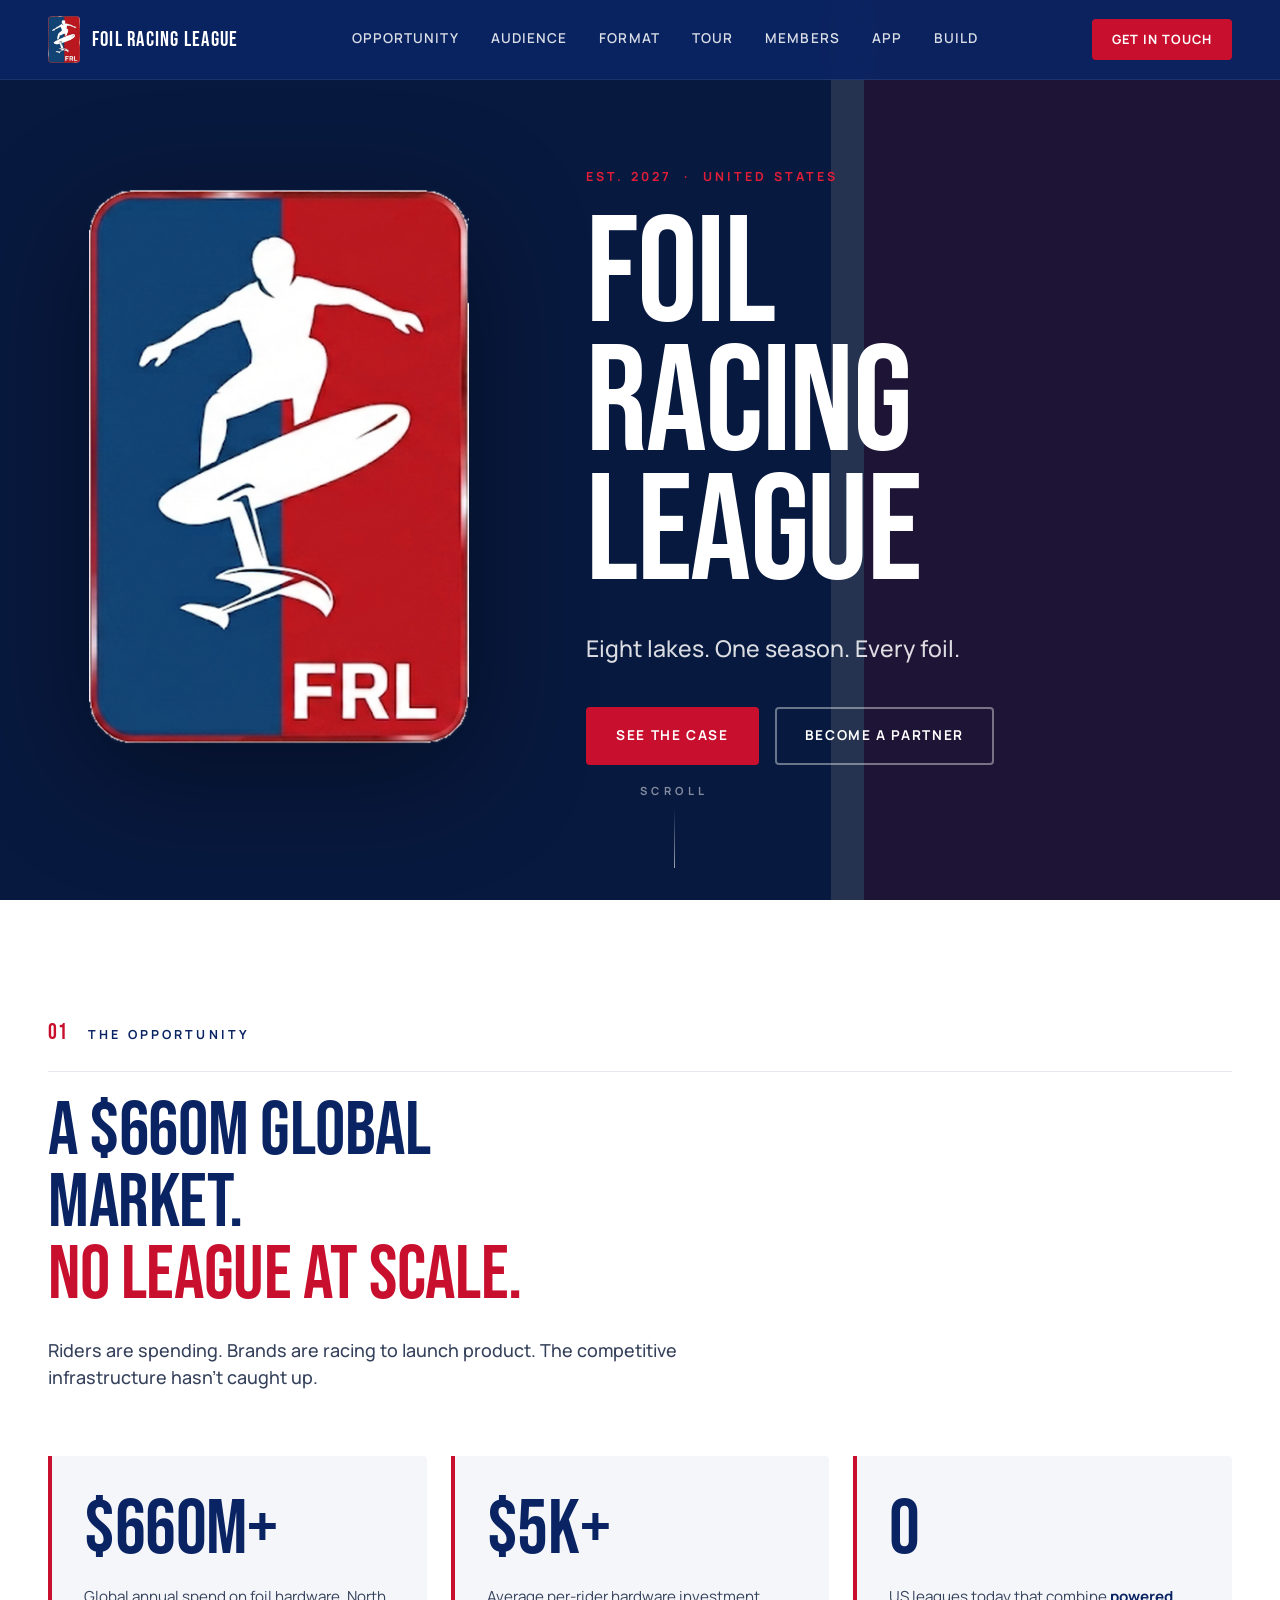
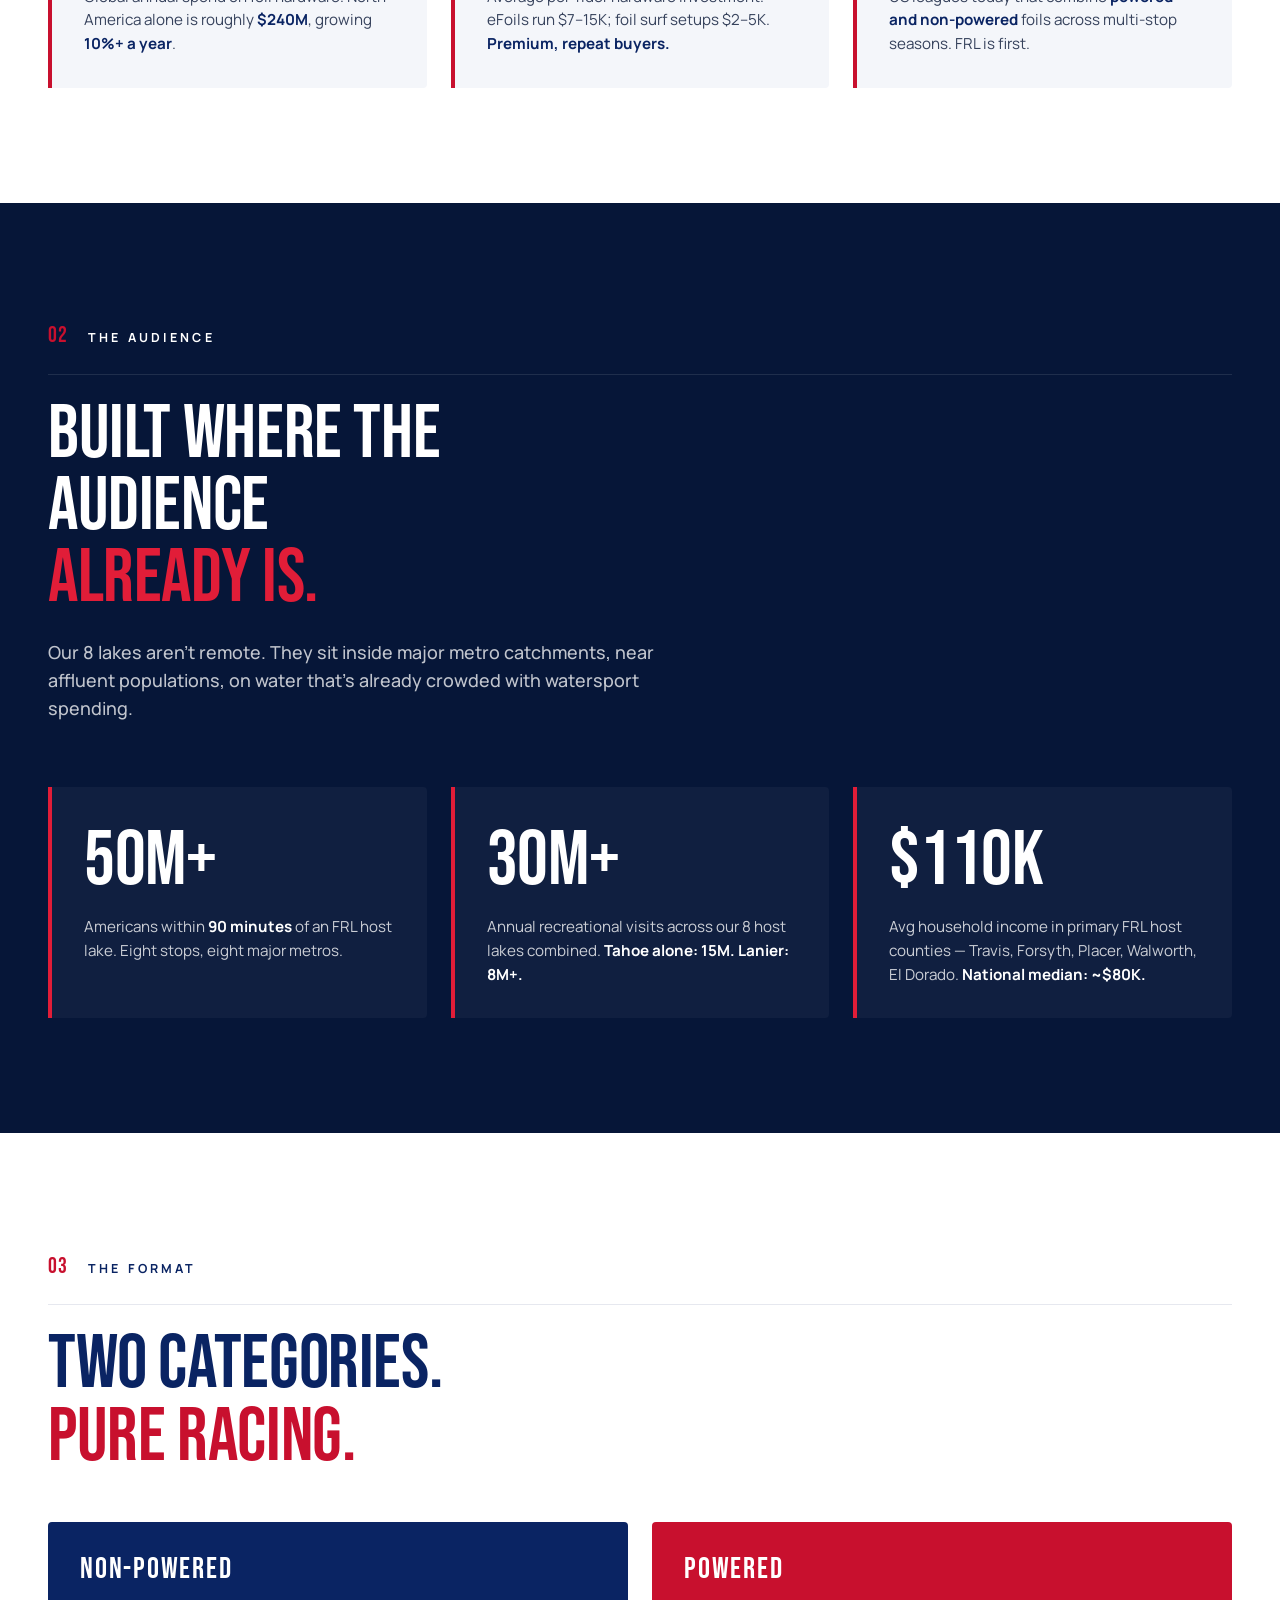
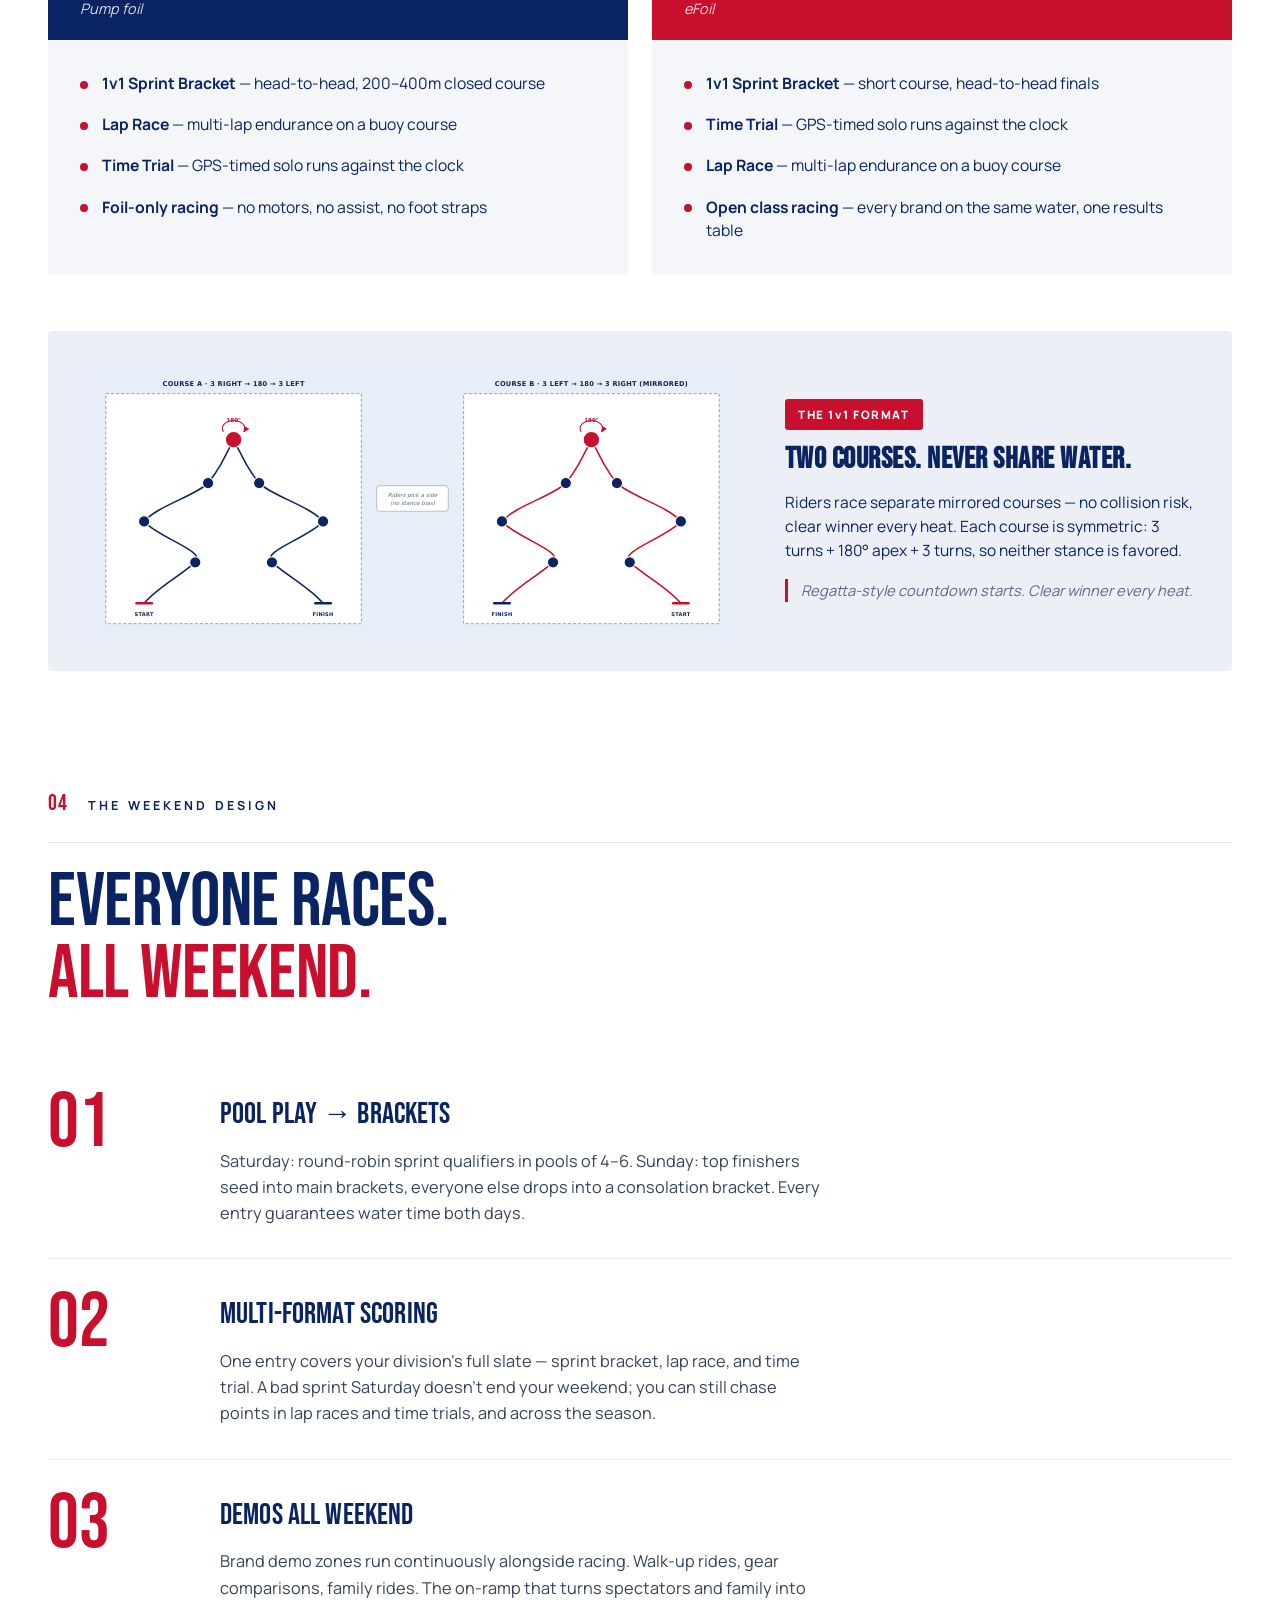
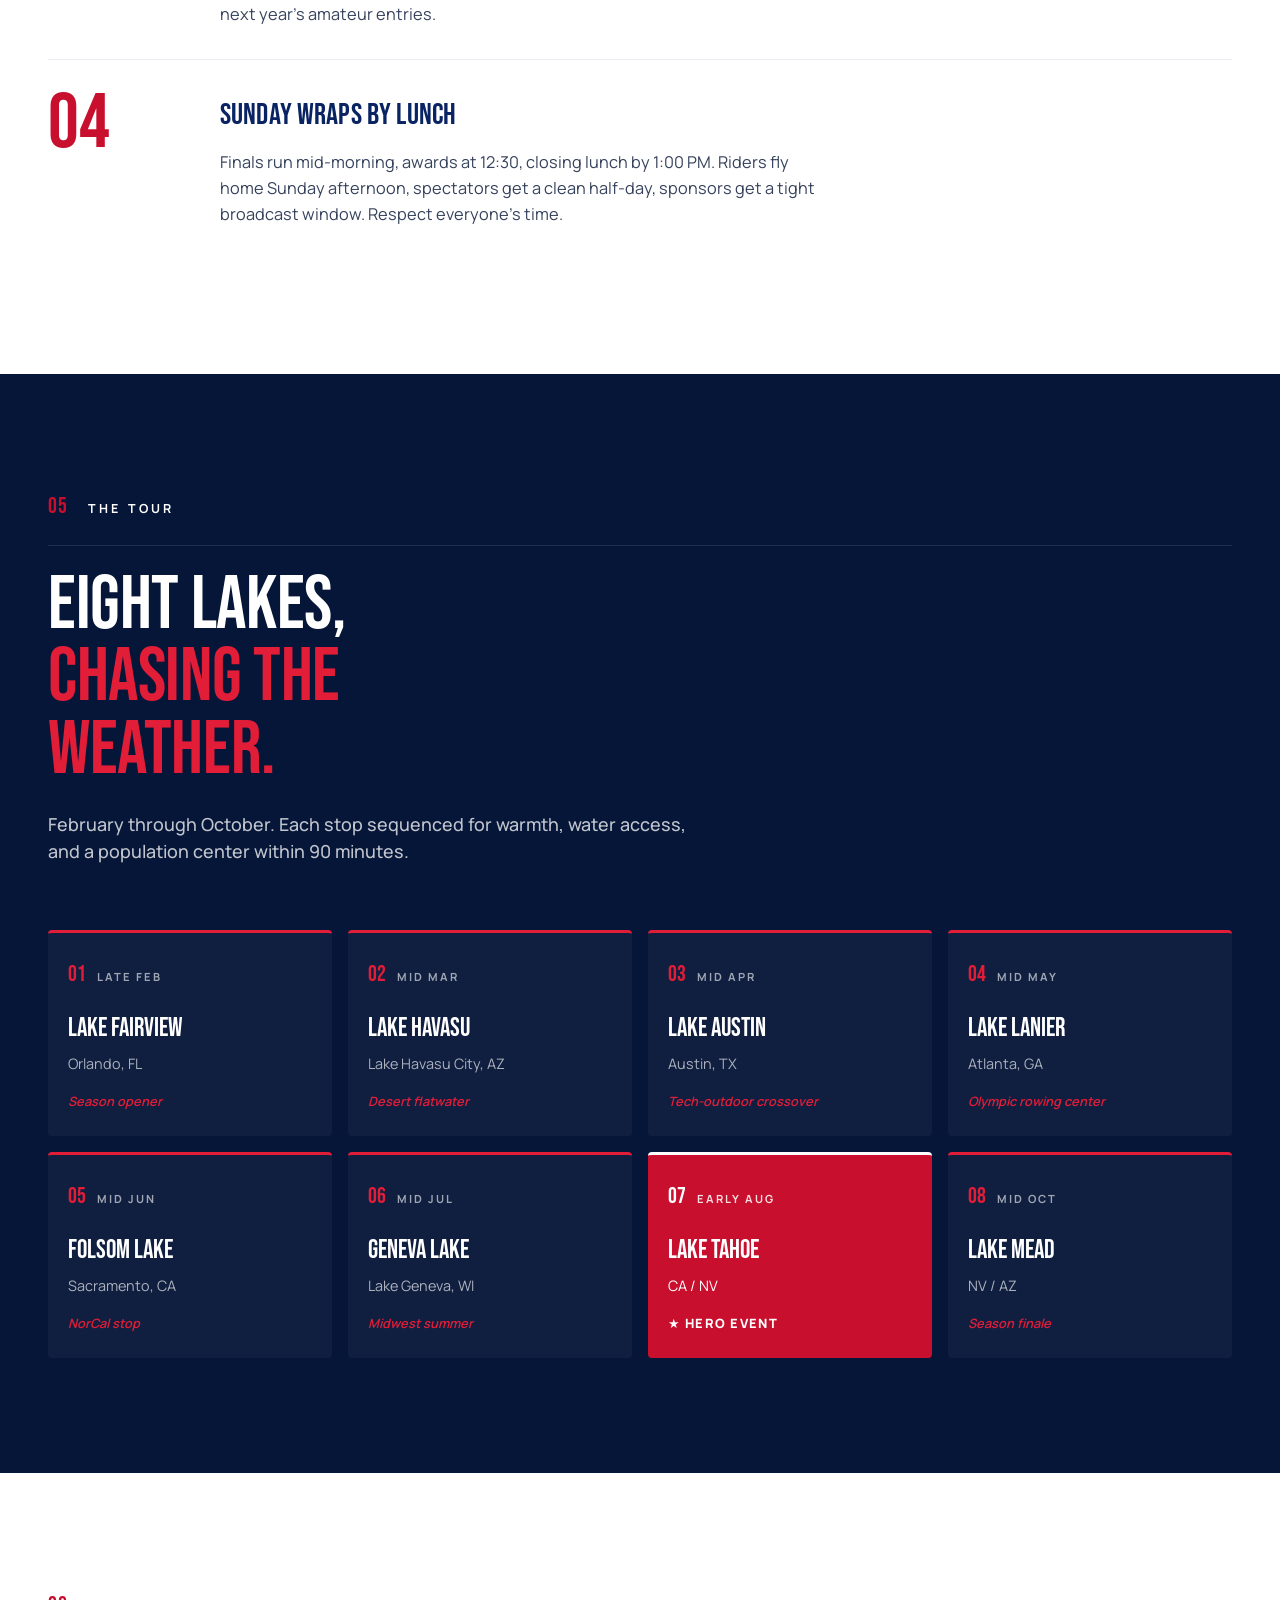
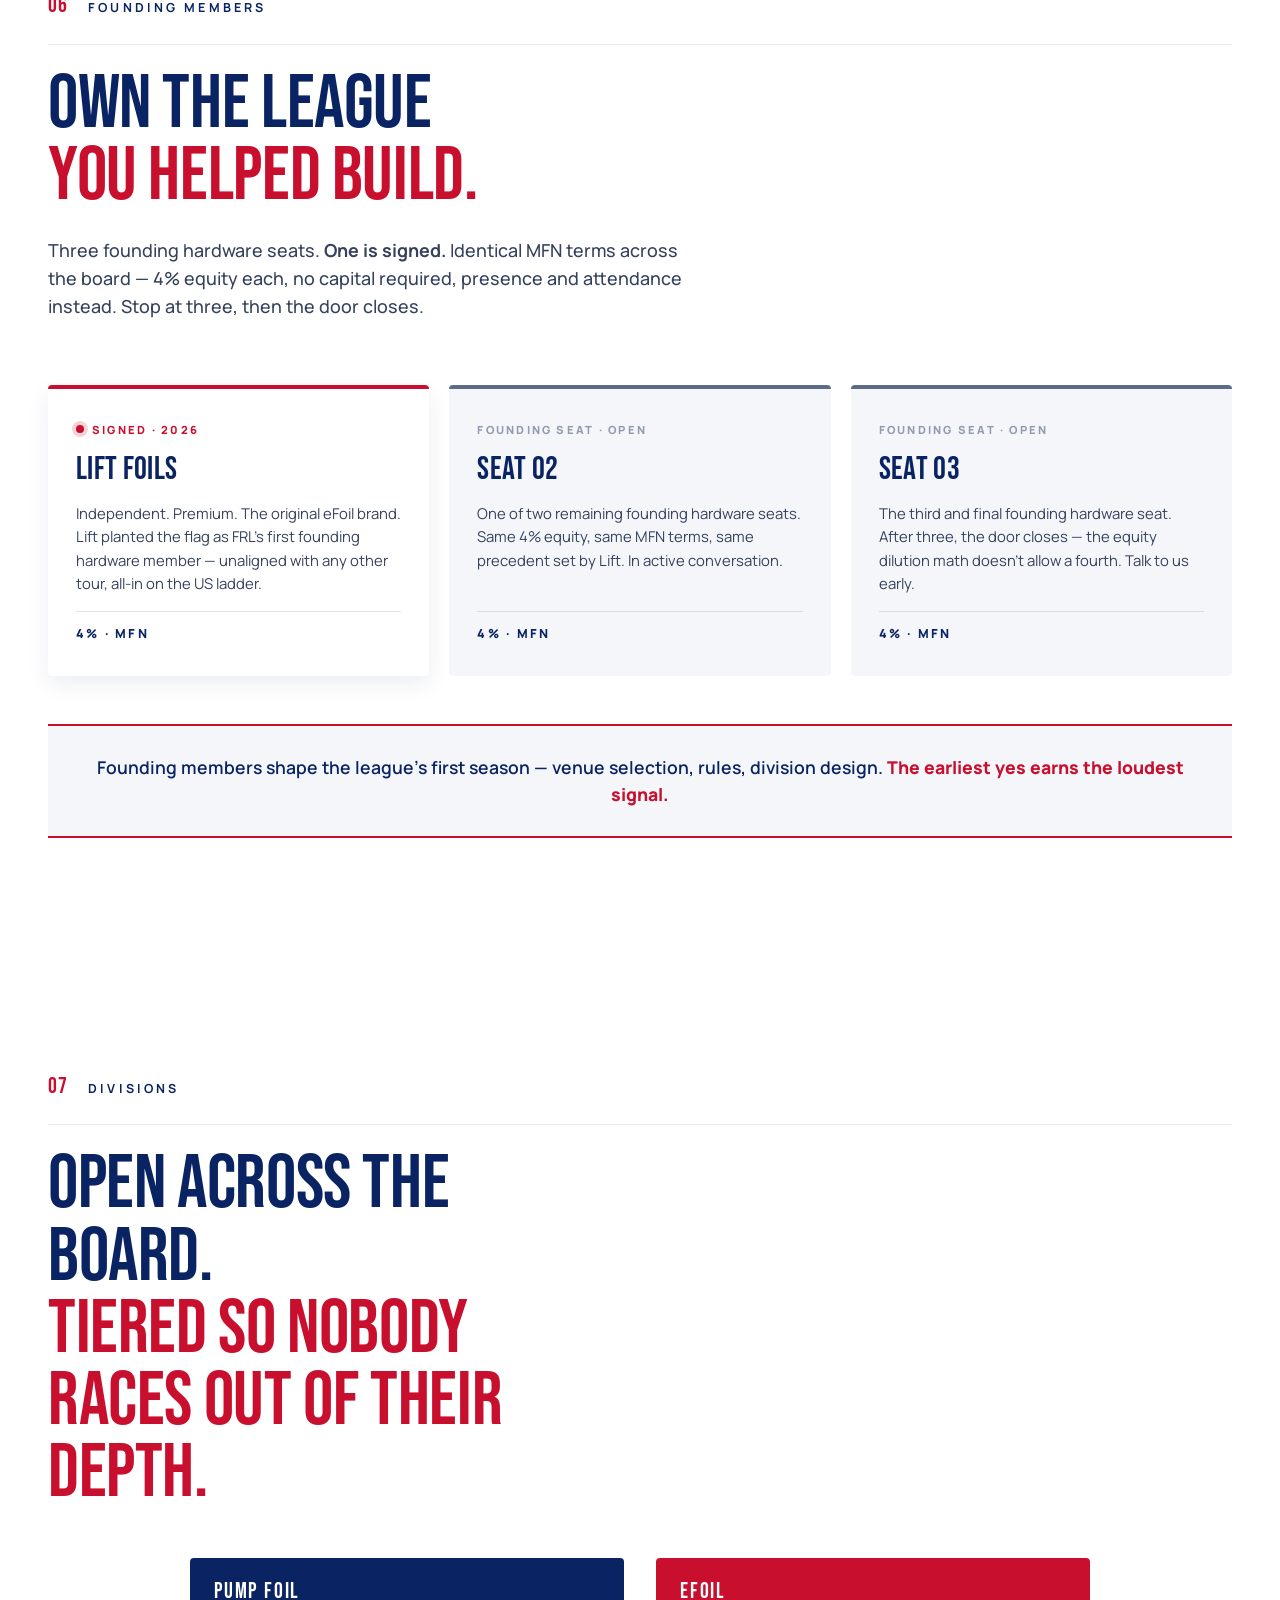
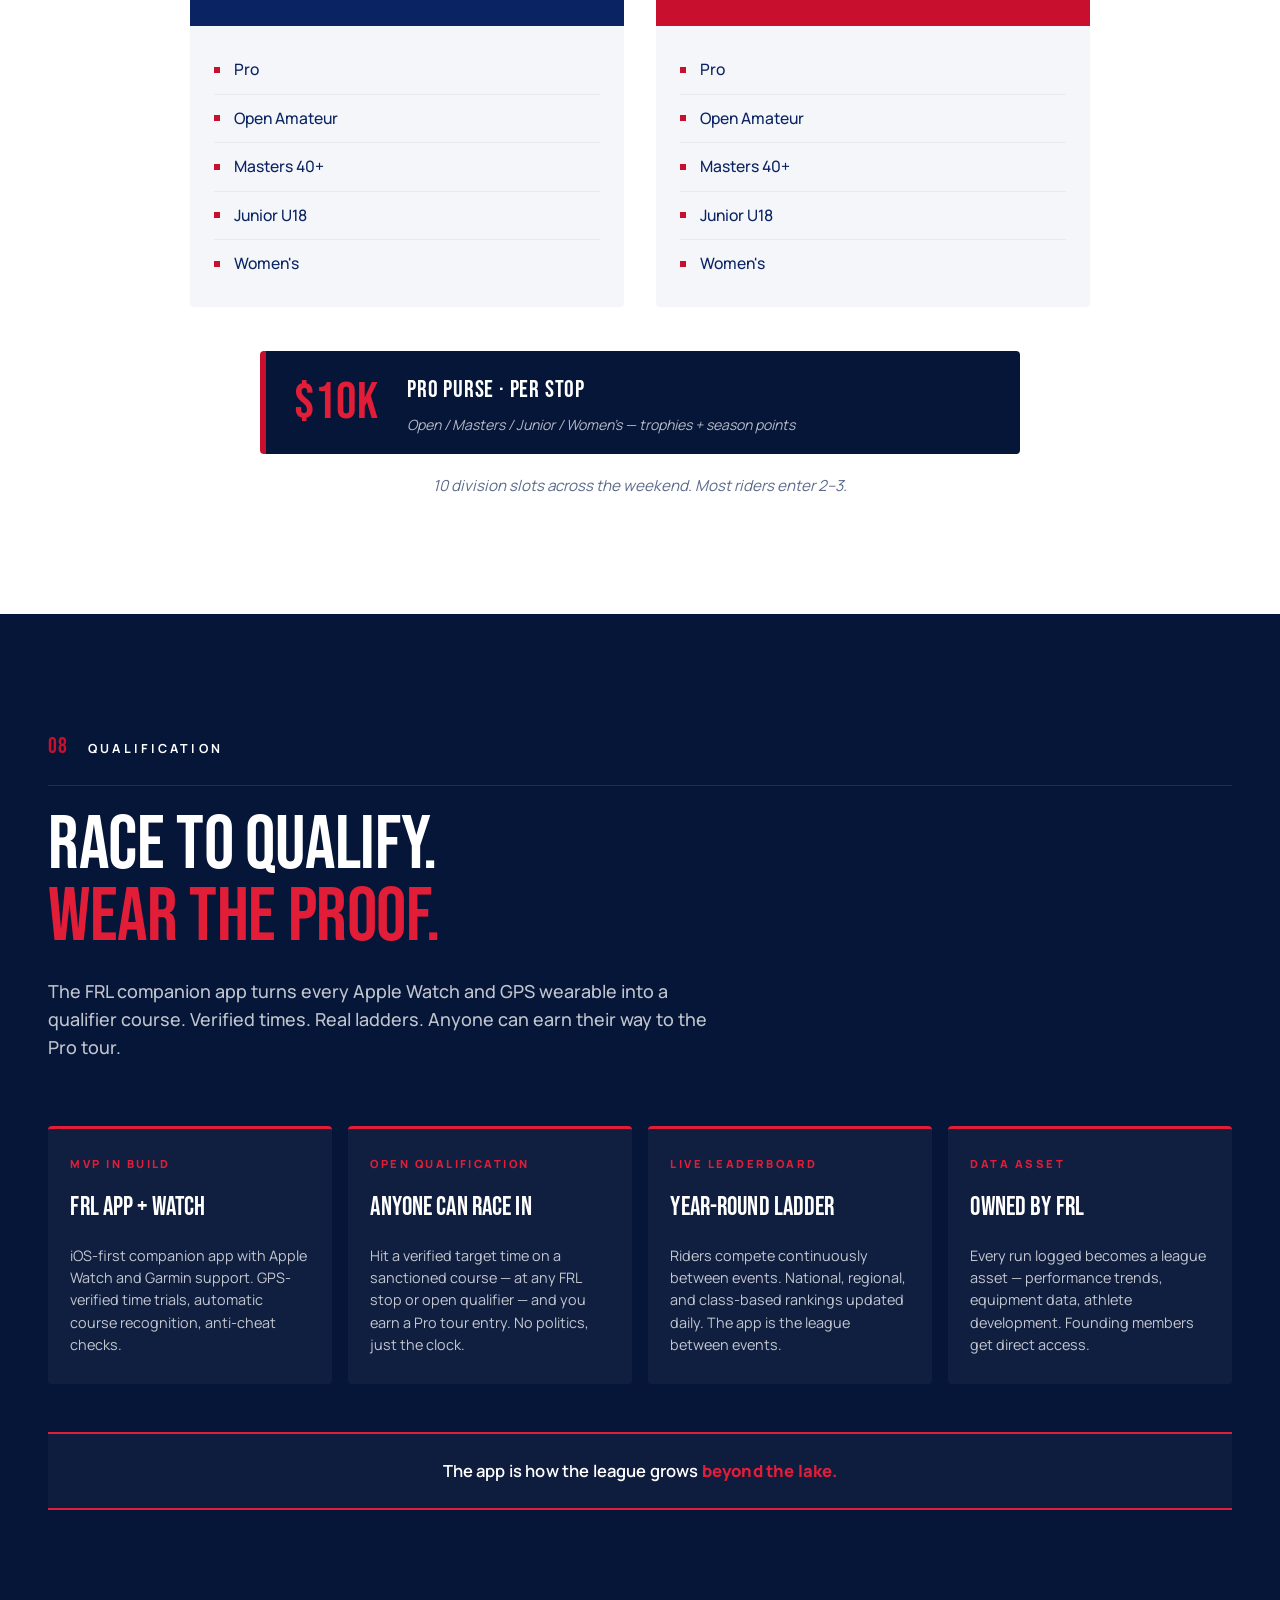
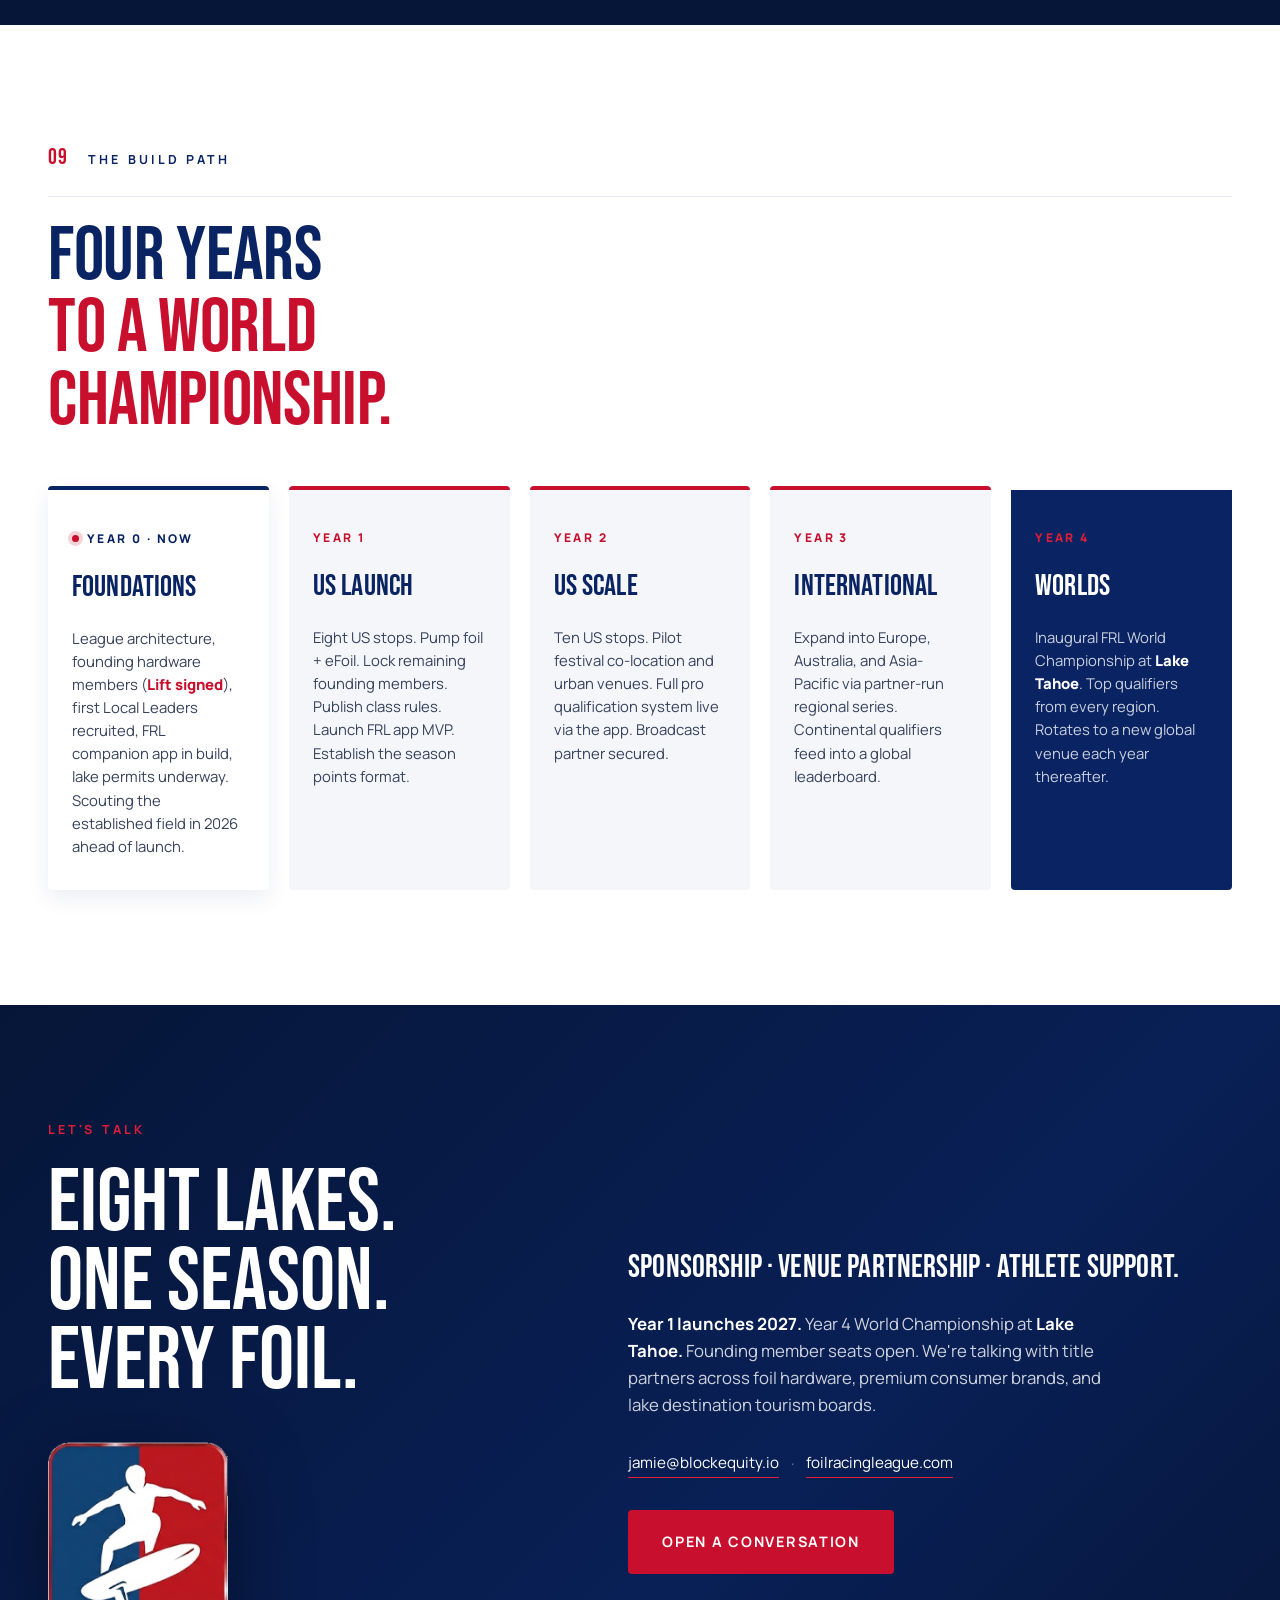
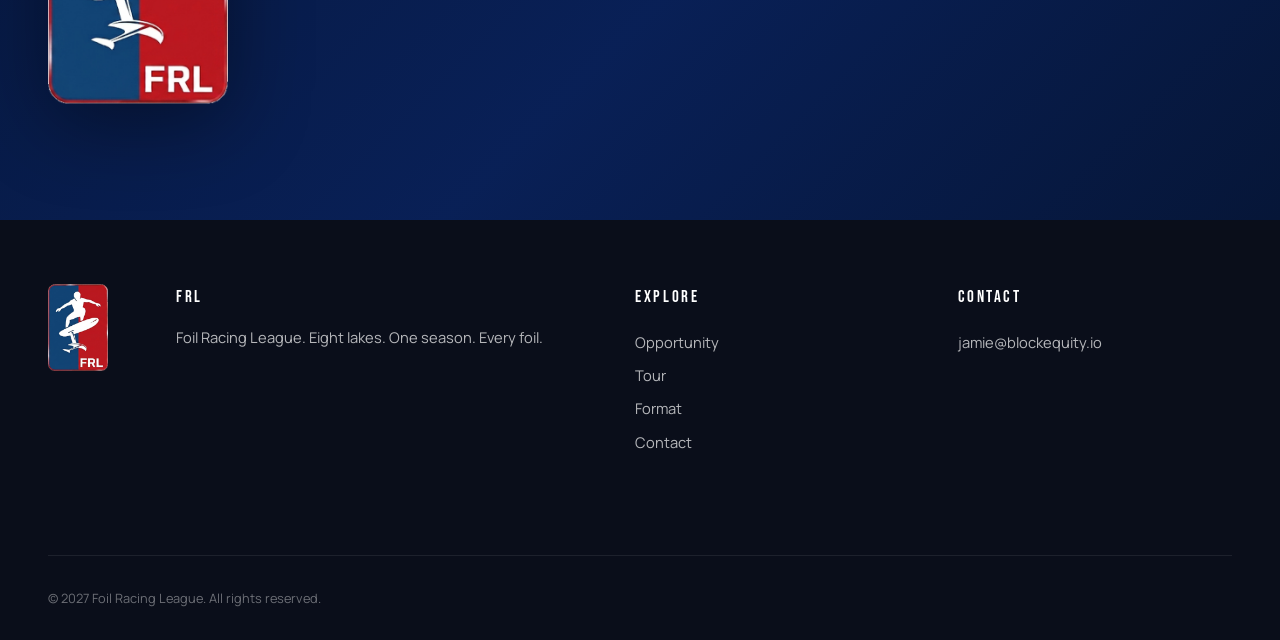
==== index.html @ ac501ebd "Update site  "Add founding members, Year 0, Lake Mead, contact info"" ====
<!doctype html>
<html lang="en">
<head>
<meta charset="utf-8">
<meta name="viewport" content="width=device-width,initial-scale=1">
<title>FRL — Foil Racing League</title>
<meta name="description" content="Eight lakes. One season. Every foil. The first US racing league for powered and non-powered foils.">
<meta property="og:title" content="FRL — Foil Racing League">
<meta property="og:description" content="Eight lakes. One season. Every foil.">
<meta property="og:type" content="website">

<link rel="preconnect" href="https://fonts.googleapis.com">
<link rel="preconnect" href="https://fonts.gstatic.com" crossorigin>
<style>
  @font-face {
    font-family: 'Bebas Neue';
    src: url('assets/fonts/bebas-neue-latin-400-normal.woff2') format('woff2');
    font-weight: 400; font-style: normal; font-display: swap;
  }
  @font-face {
    font-family: 'Manrope';
    src: url('assets/fonts/manrope-latin-400-normal.woff2') format('woff2');
    font-weight: 400; font-style: normal; font-display: swap;
  }
  @font-face {
    font-family: 'Manrope';
    src: url('assets/fonts/manrope-latin-500-normal.woff2') format('woff2');
    font-weight: 500; font-style: normal; font-display: swap;
  }
  @font-face {
    font-family: 'Manrope';
    src: url('assets/fonts/manrope-latin-600-normal.woff2') format('woff2');
    font-weight: 600; font-style: normal; font-display: swap;
  }
  @font-face {
    font-family: 'Manrope';
    src: url('assets/fonts/manrope-latin-700-normal.woff2') format('woff2');
    font-weight: 700; font-style: normal; font-display: swap;
  }
  @font-face {
    font-family: 'Manrope';
    src: url('assets/fonts/manrope-latin-800-normal.woff2') format('woff2');
    font-weight: 800; font-style: normal; font-display: swap;
  }
</style>

<link rel="stylesheet" href="styles.css">
<link rel="icon" type="image/png" href="assets/frl-logo.png">
</head>
<body>

<!-- ============ NAV ============ -->
<header class="nav" id="nav">
  <a class="nav__brand" href="#top">
    <img src="assets/frl-logo.png" alt="FRL" class="nav__logo">
    <span class="nav__name">FOIL RACING LEAGUE</span>
  </a>
  <nav class="nav__links">
    <a href="#opportunity">Opportunity</a>
    <a href="#audience">Audience</a>
    <a href="#format">Format</a>
    <a href="#tour">Tour</a>
    <a href="#members">Members</a>
    <a href="#qualification">App</a>
    <a href="#build">Build</a>
  </nav>
  <a class="nav__cta" href="#contact">Get in touch</a>
  <button class="nav__menu-btn" id="menuBtn" aria-label="Open menu">
    <span></span><span></span><span></span>
  </button>
</header>

<!-- ============ HERO ============ -->
<section class="hero" id="top">
  <div class="hero__stripes" aria-hidden="true">
    <div class="stripe stripe--navy"></div>
    <div class="stripe stripe--white"></div>
    <div class="stripe stripe--red"></div>
  </div>

  <div class="hero__inner">
    <div class="hero__badge-wrap">
      <img src="assets/frl-logo.png" alt="Foil Racing League shield" class="hero__badge">
    </div>
    <div class="hero__copy">
      <div class="kicker">EST. 2027 &nbsp;·&nbsp; UNITED STATES</div>
      <h1 class="hero__title">
        FOIL<br>RACING<br>LEAGUE
      </h1>
      <p class="hero__tagline">Eight lakes. One season. Every foil.</p>
      <div class="hero__cta-row">
        <a class="btn btn--primary" href="#opportunity">See the case</a>
        <a class="btn btn--ghost" href="#contact">Become a partner</a>
      </div>
    </div>
  </div>

  <div class="scroll-cue" aria-hidden="true">
    <span>SCROLL</span>
    <div class="scroll-cue__line"></div>
  </div>
</section>

<!-- ============ OPPORTUNITY ============ -->
<section class="section section--light" id="opportunity">
  <div class="section__container">
    <div class="section__head">
      <div class="section__num">01</div>
      <div class="section__label">THE OPPORTUNITY</div>
    </div>
    <h2 class="section__title">
      A $660M global market.<br>
      <span class="accent">No league at scale.</span>
    </h2>
    <p class="section__lede">
      Riders are spending. Brands are racing to launch product. The competitive infrastructure hasn't caught up.
    </p>

    <div class="stats">
      <article class="stat reveal">
        <div class="stat__num" data-count="660" data-suffix="M+" data-prefix="$">$660M+</div>
        <div class="stat__caption">
          Global annual spend on foil hardware. North America alone is roughly <strong>$240M</strong>, growing <strong>10%+ a year</strong>.
        </div>
      </article>
      <article class="stat reveal">
        <div class="stat__num" data-count="5" data-suffix="K+" data-prefix="$">$5K+</div>
        <div class="stat__caption">
          Average per-rider hardware investment. eFoils run $7–15K; foil surf setups $2–5K. <strong>Premium, repeat buyers.</strong>
        </div>
      </article>
      <article class="stat reveal">
        <div class="stat__num" data-count="0">0</div>
        <div class="stat__caption">
          US leagues today that combine <strong>powered and non-powered</strong> foils across multi-stop seasons. FRL is first.
        </div>
      </article>
    </div>
  </div>
</section>

<!-- ============ AUDIENCE ============ -->
<section class="section section--dark" id="audience">
  <div class="section__container">
    <div class="section__head">
      <div class="section__num">02</div>
      <div class="section__label">THE AUDIENCE</div>
    </div>
    <h2 class="section__title">
      Built where the audience<br>
      <span class="accent accent--red">already is.</span>
    </h2>
    <p class="section__lede">
      Our 8 lakes aren't remote. They sit inside major metro catchments, near affluent populations, on water that's already crowded with watersport spending.
    </p>

    <div class="stats stats--dark">
      <article class="stat reveal">
        <div class="stat__num" data-count="50" data-suffix="M+">50M+</div>
        <div class="stat__caption">
          Americans within <strong>90 minutes</strong> of an FRL host lake. Eight stops, eight major metros.
        </div>
      </article>
      <article class="stat reveal">
        <div class="stat__num" data-count="30" data-suffix="M+">30M+</div>
        <div class="stat__caption">
          Annual recreational visits across our 8 host lakes combined. <strong>Tahoe alone: 15M. Lanier: 8M+.</strong>
        </div>
      </article>
      <article class="stat reveal">
        <div class="stat__num" data-count="110" data-suffix="K" data-prefix="$">$110K</div>
        <div class="stat__caption">
          Avg household income in primary FRL host counties — Travis, Forsyth, Placer, Walworth, El Dorado. <strong>National median: ~$80K.</strong>
        </div>
      </article>
    </div>
  </div>
</section>

<!-- ============ FORMAT ============ -->
<section class="section section--light" id="format">
  <div class="section__container">
    <div class="section__head">
      <div class="section__num">03</div>
      <div class="section__label">THE FORMAT</div>
    </div>
    <h2 class="section__title">
      Two categories. <span class="accent">Pure racing.</span>
    </h2>

    <div class="format-grid">
      <article class="format-card format-card--navy reveal">
        <div class="format-card__top">
          <div class="format-card__head">NON-POWERED</div>
          <div class="format-card__sub">Pump foil</div>
        </div>
        <ul class="format-card__list">
          <li><strong>1v1 Sprint Bracket</strong> — head-to-head, 200–400m closed course</li>
          <li><strong>Lap Race</strong> — multi-lap endurance on a buoy course</li>
          <li><strong>Time Trial</strong> — GPS-timed solo runs against the clock</li>
          <li><strong>Foil-only racing</strong> — no motors, no assist, no foot straps</li>
        </ul>
      </article>

      <article class="format-card format-card--red reveal">
        <div class="format-card__top">
          <div class="format-card__head">POWERED</div>
          <div class="format-card__sub">eFoil</div>
        </div>
        <ul class="format-card__list">
          <li><strong>1v1 Sprint Bracket</strong> — short course, head-to-head finals</li>
          <li><strong>Time Trial</strong> — GPS-timed solo runs against the clock</li>
          <li><strong>Lap Race</strong> — multi-lap endurance on a buoy course</li>
          <li><strong>Open class racing</strong> — every brand on the same water, one results table</li>
        </ul>
      </article>
    </div>

    <div class="format-detail reveal">
      <div class="format-detail__diagram">
        <object type="image/svg+xml" data="assets/course-diagram.svg" aria-label="Two mirrored 1v1 race courses, each a symmetric 3-turn / 180° / 3-turn layout">
          <img src="assets/course-diagram.svg" alt="Two mirrored 1v1 race courses">
        </object>
      </div>
      <div class="format-detail__caption">
        <div class="format-detail__tag">THE 1v1 FORMAT</div>
        <h3 class="format-detail__title">Two courses. Never share water.</h3>
        <p>Riders race separate mirrored courses — no collision risk, clear winner every heat. Each course is symmetric: 3 turns + 180° apex + 3 turns, so neither stance is favored.</p>
        <p class="format-detail__tagline"><em>Regatta-style countdown starts. Clear winner every heat.</em></p>
      </div>
    </div>
  </div>
</section>

<!-- ============ WEEKEND DESIGN ============ -->
<section class="section section--light section--no-top" id="weekend">
  <div class="section__container">
    <div class="section__head">
      <div class="section__num">04</div>
      <div class="section__label">THE WEEKEND DESIGN</div>
    </div>
    <h2 class="section__title">
      Everyone races. <span class="accent">All weekend.</span>
    </h2>

    <div class="mechanisms">
      <div class="mech reveal">
        <div class="mech__num">01</div>
        <div class="mech__body">
          <h3 class="mech__title">Pool play → brackets</h3>
          <p>Saturday: round-robin sprint qualifiers in pools of 4–6. Sunday: top finishers seed into main brackets, everyone else drops into a consolation bracket. Every entry guarantees water time both days.</p>
        </div>
      </div>
      <div class="mech reveal">
        <div class="mech__num">02</div>
        <div class="mech__body">
          <h3 class="mech__title">Multi-format scoring</h3>
          <p>One entry covers your division's full slate — sprint bracket, lap race, and time trial. A bad sprint Saturday doesn't end your weekend; you can still chase points in lap races and time trials, and across the season.</p>
        </div>
      </div>
      <div class="mech reveal">
        <div class="mech__num">03</div>
        <div class="mech__body">
          <h3 class="mech__title">Demos all weekend</h3>
          <p>Brand demo zones run continuously alongside racing. Walk-up rides, gear comparisons, family rides. The on-ramp that turns spectators and family into next year's amateur entries.</p>
        </div>
      </div>
      <div class="mech reveal">
        <div class="mech__num">04</div>
        <div class="mech__body">
          <h3 class="mech__title">Sunday wraps by lunch</h3>
          <p>Finals run mid-morning, awards at 12:30, closing lunch by 1:00 PM. Riders fly home Sunday afternoon, spectators get a clean half-day, sponsors get a tight broadcast window. Respect everyone's time.</p>
        </div>
      </div>
    </div>
  </div>
</section>

<!-- ============ TOUR ============ -->
<section class="section section--dark" id="tour">
  <div class="section__container">
    <div class="section__head">
      <div class="section__num">05</div>
      <div class="section__label">THE TOUR</div>
    </div>
    <h2 class="section__title">
      Eight lakes,<br>
      <span class="accent accent--red">chasing the weather.</span>
    </h2>
    <p class="section__lede">
      February through October. Each stop sequenced for warmth, water access, and a population center within 90 minutes.
    </p>

    <div class="tour-grid">
      <article class="lake reveal">
        <div class="lake__num">01</div>
        <div class="lake__date">LATE FEB</div>
        <div class="lake__name">Lake Fairview</div>
        <div class="lake__loc">Orlando, FL</div>
        <div class="lake__note">Season opener</div>
      </article>
      <article class="lake reveal">
        <div class="lake__num">02</div>
        <div class="lake__date">MID MAR</div>
        <div class="lake__name">Lake Havasu</div>
        <div class="lake__loc">Lake Havasu City, AZ</div>
        <div class="lake__note">Desert flatwater</div>
      </article>
      <article class="lake reveal">
        <div class="lake__num">03</div>
        <div class="lake__date">MID APR</div>
        <div class="lake__name">Lake Austin</div>
        <div class="lake__loc">Austin, TX</div>
        <div class="lake__note">Tech-outdoor crossover</div>
      </article>
      <article class="lake reveal">
        <div class="lake__num">04</div>
        <div class="lake__date">MID MAY</div>
        <div class="lake__name">Lake Lanier</div>
        <div class="lake__loc">Atlanta, GA</div>
        <div class="lake__note">Olympic rowing center</div>
      </article>
      <article class="lake reveal">
        <div class="lake__num">05</div>
        <div class="lake__date">MID JUN</div>
        <div class="lake__name">Folsom Lake</div>
        <div class="lake__loc">Sacramento, CA</div>
        <div class="lake__note">NorCal stop</div>
      </article>
      <article class="lake reveal">
        <div class="lake__num">06</div>
        <div class="lake__date">MID JUL</div>
        <div class="lake__name">Geneva Lake</div>
        <div class="lake__loc">Lake Geneva, WI</div>
        <div class="lake__note">Midwest summer</div>
      </article>
      <article class="lake lake--hero reveal">
        <div class="lake__num">07</div>
        <div class="lake__date">EARLY AUG</div>
        <div class="lake__name">Lake Tahoe</div>
        <div class="lake__loc">CA / NV</div>
        <div class="lake__note">★ HERO EVENT</div>
      </article>
      <article class="lake reveal">
        <div class="lake__num">08</div>
        <div class="lake__date">MID OCT</div>
        <div class="lake__name">Lake Mead</div>
        <div class="lake__loc">NV / AZ</div>
        <div class="lake__note">Season finale</div>
      </article>
    </div>
  </div>
</section>

<!-- ============ FOUNDING MEMBERS ============ -->
<section class="section section--light" id="members">
  <div class="section__container">
    <div class="section__head">
      <div class="section__num">06</div>
      <div class="section__label">FOUNDING MEMBERS</div>
    </div>
    <h2 class="section__title">
      Own the league<br>
      <span class="accent">you helped build.</span>
    </h2>
    <p class="section__lede">
      Three founding hardware seats. <strong>One is signed.</strong> Identical MFN terms across the board — 4% equity each, no capital required, presence and attendance instead. Stop at three, then the door closes.
    </p>

    <div class="members-grid">
      <article class="member-card member-card--signed reveal">
        <div class="member-card__status">
          <span class="member-card__dot"></span>
          SIGNED · 2026
        </div>
        <div class="member-card__brand">LIFT FOILS</div>
        <p class="member-card__note">
          Independent. Premium. The original eFoil brand. Lift planted the flag as FRL's first founding hardware member — unaligned with any other tour, all-in on the US ladder.
        </p>
        <div class="member-card__equity">4% · MFN</div>
      </article>

      <article class="member-card reveal">
        <div class="member-card__status member-card__status--open">
          FOUNDING SEAT · OPEN
        </div>
        <div class="member-card__brand">SEAT 02</div>
        <p class="member-card__note">
          One of two remaining founding hardware seats. Same 4% equity, same MFN terms, same precedent set by Lift. In active conversation.
        </p>
        <div class="member-card__equity">4% · MFN</div>
      </article>

      <article class="member-card reveal">
        <div class="member-card__status member-card__status--open">
          FOUNDING SEAT · OPEN
        </div>
        <div class="member-card__brand">SEAT 03</div>
        <p class="member-card__note">
          The third and final founding hardware seat. After three, the door closes — the equity dilution math doesn't allow a fourth. Talk to us early.
        </p>
        <div class="member-card__equity">4% · MFN</div>
      </article>
    </div>

    <p class="members__strap">
      Founding members shape the league's first season — venue selection, rules, division design. <strong>The earliest yes earns the loudest signal.</strong>
    </p>
  </div>
</section>

<!-- ============ DIVISIONS ============ -->
<section class="section section--light" id="divisions">
  <div class="section__container">
    <div class="section__head">
      <div class="section__num">07</div>
      <div class="section__label">DIVISIONS</div>
    </div>
    <h2 class="section__title">
      Open across the board.<br>
      <span class="accent">Tiered so nobody races out of their depth.</span>
    </h2>

    <div class="divisions divisions--two">
      <div class="division-col reveal">
        <div class="division-col__head division-col__head--navy">PUMP FOIL</div>
        <ul class="division-col__list">
          <li>Pro</li>
          <li>Open Amateur</li>
          <li>Masters 40+</li>
          <li>Junior U18</li>
          <li>Women's</li>
        </ul>
      </div>
      <div class="division-col reveal">
        <div class="division-col__head division-col__head--red">eFOIL</div>
        <ul class="division-col__list">
          <li>Pro</li>
          <li>Open Amateur</li>
          <li>Masters 40+</li>
          <li>Junior U18</li>
          <li>Women's</li>
        </ul>
      </div>
    </div>
    <div class="divisions-footer">
      <div class="purse-callout reveal">
        <div class="purse-callout__amount">$10K</div>
        <div class="purse-callout__label">
          <strong>Pro purse · per stop</strong>
          <span>Open / Masters / Junior / Women's — trophies + season points</span>
        </div>
      </div>
      <p class="divisions__footer">
        <em>10 division slots across the weekend. Most riders enter 2–3.</em>
      </p>
    </div>
  </div>
</section>

<!-- ============ BUILD PATH ============ -->
<!-- ============ QUALIFICATION (NEW) ============ -->
<section class="section section--dark" id="qualification">
  <div class="section__container">
    <div class="section__head">
      <div class="section__num">08</div>
      <div class="section__label">QUALIFICATION</div>
    </div>
    <h2 class="section__title">
      Race to qualify.<br>
      <span class="accent accent--red">Wear the proof.</span>
    </h2>
    <p class="section__lede">
      The FRL companion app turns every Apple Watch and GPS wearable into a qualifier course. Verified times. Real ladders. Anyone can earn their way to the Pro tour.
    </p>

    <div class="qual-grid">
      <article class="qual-card reveal">
        <div class="qual-card__tag">MVP IN BUILD</div>
        <h3 class="qual-card__title">FRL App + Watch</h3>
        <p>iOS-first companion app with Apple Watch and Garmin support. GPS-verified time trials, automatic course recognition, anti-cheat checks.</p>
      </article>
      <article class="qual-card reveal">
        <div class="qual-card__tag">OPEN QUALIFICATION</div>
        <h3 class="qual-card__title">Anyone can race in</h3>
        <p>Hit a verified target time on a sanctioned course — at any FRL stop or open qualifier — and you earn a Pro tour entry. No politics, just the clock.</p>
      </article>
      <article class="qual-card reveal">
        <div class="qual-card__tag">LIVE LEADERBOARD</div>
        <h3 class="qual-card__title">Year-round ladder</h3>
        <p>Riders compete continuously between events. National, regional, and class-based rankings updated daily. The app is the league between events.</p>
      </article>
      <article class="qual-card reveal">
        <div class="qual-card__tag">DATA ASSET</div>
        <h3 class="qual-card__title">Owned by FRL</h3>
        <p>Every run logged becomes a league asset — performance trends, equipment data, athlete development. Founding members get direct access.</p>
      </article>
    </div>

    <p class="qual__strap">
      The app is how the league grows <strong>beyond the lake.</strong>
    </p>
  </div>
</section>

<!-- ============ BUILD PATH ============ -->
<section class="section section--light" id="build">
  <div class="section__container">
    <div class="section__head">
      <div class="section__num">09</div>
      <div class="section__label">THE BUILD PATH</div>
    </div>
    <h2 class="section__title">
      Four years<br>
      <span class="accent">to a world championship.</span>
    </h2>

    <div class="build-grid build-grid--five">
      <article class="build-card build-card--now reveal">
        <div class="build-card__year">
          <span class="build-card__now-dot"></span>
          YEAR 0 · NOW
        </div>
        <h3>Foundations</h3>
        <p>League architecture, founding hardware members (<strong>Lift signed</strong>), first Local Leaders recruited, FRL companion app in build, lake permits underway. Scouting the established field in 2026 ahead of launch.</p>
      </article>
      <article class="build-card reveal">
        <div class="build-card__year">YEAR 1</div>
        <h3>US launch</h3>
        <p>Eight US stops. Pump foil + eFoil. Lock remaining founding members. Publish class rules. Launch FRL app MVP. Establish the season points format.</p>
      </article>
      <article class="build-card reveal">
        <div class="build-card__year">YEAR 2</div>
        <h3>US scale</h3>
        <p>Ten US stops. Pilot festival co-location and urban venues. Full pro qualification system live via the app. Broadcast partner secured.</p>
      </article>
      <article class="build-card reveal">
        <div class="build-card__year">YEAR 3</div>
        <h3>International</h3>
        <p>Expand into Europe, Australia, and Asia-Pacific via partner-run regional series. Continental qualifiers feed into a global leaderboard.</p>
      </article>
      <article class="build-card build-card--hero reveal">
        <div class="build-card__year">YEAR 4</div>
        <h3>Worlds</h3>
        <p>Inaugural FRL World Championship at <strong>Lake Tahoe</strong>. Top qualifiers from every region. Rotates to a new global venue each year thereafter.</p>
      </article>
    </div>

  </div>
</section>

<!-- ============ CTA / CONTACT ============ -->
<section class="contact" id="contact">
  <div class="contact__inner">
    <div class="contact__left">
      <div class="kicker kicker--red">LET'S TALK</div>
      <h2 class="contact__title">
        Eight lakes.<br>
        One season.<br>
        Every foil.
      </h2>
      <img src="assets/frl-logo.png" alt="FRL" class="contact__badge">
    </div>
    <div class="contact__right">
      <h3 class="contact__sub">Sponsorship · Venue partnership · Athlete support.</h3>
      <p class="contact__body">
        <strong>Year 1 launches 2027.</strong> Year 4 World Championship at <strong>Lake Tahoe.</strong> Founding member seats open. We're talking with title partners across foil hardware, premium consumer brands, and lake destination tourism boards.
      </p>
      <div class="contact__details">
        <a class="contact__email" href="mailto:jamie@blockequity.io">jamie@blockequity.io</a>
        <span class="contact__sep">·</span>
        <a class="contact__site" href="https://foilracingleague.com">foilracingleague.com</a>
      </div>
      <a class="btn btn--primary btn--large" href="mailto:jamie@blockequity.io">Open a conversation</a>
    </div>
  </div>
</section>

<!-- ============ FOOTER ============ -->
<footer class="footer">
  <div class="footer__inner">
    <img src="assets/frl-logo.png" alt="FRL" class="footer__logo">
    <div class="footer__col">
      <div class="footer__head">FRL</div>
      <p>Foil Racing League. Eight lakes. One season. Every foil.</p>
    </div>
    <div class="footer__col">
      <div class="footer__head">EXPLORE</div>
      <a href="#opportunity">Opportunity</a>
      <a href="#tour">Tour</a>
      <a href="#format">Format</a>
      <a href="#contact">Contact</a>
    </div>
    <div class="footer__col">
      <div class="footer__head">CONTACT</div>
      <a href="mailto:jamie@blockequity.io">jamie@blockequity.io</a>
    </div>
    <div class="footer__bottom">
      © 2027 Foil Racing League. All rights reserved.
    </div>
  </div>
</footer>

<script src="script.js"></script>
</body>
</html>
---- styles.css ----
/* ============================================================
   FRL — FOIL RACING LEAGUE
   Athletic American sports league aesthetic.
   Big display type, sharp color blocking, generous whitespace.
   ============================================================ */

:root {
  --navy: #0A2463;
  --navy-deep: #061638;
  --navy-soft: #1a3473;
  --red: #C8102E;
  --red-bright: #E11D38;
  --white: #FFFFFF;
  --off-white: #F4F6FA;
  --light: #ECEFF5;
  --slate: #5C6B8A;
  --slate-dark: #36425C;
  --black: #0A0E1A;

  --font-display: 'Bebas Neue', 'Arial Black', sans-serif;
  --font-body: 'Manrope', system-ui, -apple-system, sans-serif;

  --container: 1200px;
  --section-pad: clamp(4rem, 9vw, 8rem);
  --gutter: clamp(1.25rem, 4vw, 3rem);
  --radius: 4px;
}

/* ============================================================
   RESET / BASE
   ============================================================ */

*, *::before, *::after { box-sizing: border-box; }
html { scroll-behavior: smooth; -webkit-text-size-adjust: 100%; }
body {
  margin: 0;
  font-family: var(--font-body);
  font-size: 17px;
  line-height: 1.6;
  color: var(--navy);
  background: var(--white);
  font-weight: 400;
  -webkit-font-smoothing: antialiased;
  -moz-osx-font-smoothing: grayscale;
  text-rendering: optimizeLegibility;
}

img { max-width: 100%; height: auto; display: block; }
a { color: inherit; text-decoration: none; }
button { font: inherit; cursor: pointer; border: none; background: none; }
ul { list-style: none; padding: 0; margin: 0; }
h1, h2, h3, h4, p { margin: 0; }

::selection { background: var(--red); color: var(--white); }

/* ============================================================
   NAV
   ============================================================ */

.nav {
  position: fixed;
  top: 0; left: 0; right: 0;
  z-index: 50;
  display: flex;
  align-items: center;
  justify-content: space-between;
  padding: 1rem var(--gutter);
  background: rgba(10, 36, 99, 0.92);
  backdrop-filter: blur(12px);
  -webkit-backdrop-filter: blur(12px);
  border-bottom: 1px solid rgba(255, 255, 255, 0.08);
  transition: background 0.3s ease, padding 0.3s ease;
}
.nav.scrolled { padding: 0.65rem var(--gutter); background: rgba(6, 22, 56, 0.95); }
.nav__brand { display: flex; align-items: center; gap: 0.75rem; }
.nav__logo { width: 32px; height: auto; }
.nav__name {
  font-family: var(--font-display);
  font-size: 1.3rem;
  letter-spacing: 0.06em;
  color: var(--white);
  font-weight: 400;
}
.nav__links { display: flex; gap: 2rem; }
.nav__links a {
  color: rgba(255, 255, 255, 0.85);
  font-size: 0.85rem;
  font-weight: 600;
  letter-spacing: 0.08em;
  text-transform: uppercase;
  position: relative;
  padding: 0.5rem 0;
  transition: color 0.2s;
}
.nav__links a::after {
  content: '';
  position: absolute;
  bottom: 0;
  left: 0;
  width: 0;
  height: 2px;
  background: var(--red);
  transition: width 0.25s ease;
}
.nav__links a:hover { color: var(--white); }
.nav__links a:hover::after { width: 100%; }
.nav__cta {
  background: var(--red);
  color: var(--white);
  padding: 0.65rem 1.25rem;
  font-size: 0.8rem;
  font-weight: 700;
  letter-spacing: 0.08em;
  text-transform: uppercase;
  border-radius: var(--radius);
  transition: transform 0.2s ease, background 0.2s ease;
}
.nav__cta:hover { background: var(--red-bright); transform: translateY(-1px); }
.nav__menu-btn { display: none; }

@media (max-width: 880px) {
  .nav__links { display: none; }
  .nav__cta { display: none; }
  .nav__menu-btn {
    display: flex; flex-direction: column; gap: 5px;
    width: 32px; height: 32px;
    align-items: center; justify-content: center;
  }
  .nav__menu-btn span {
    display: block;
    width: 24px; height: 2px;
    background: var(--white);
    transition: transform 0.25s, opacity 0.25s;
  }
  .nav.menu-open .nav__menu-btn span:nth-child(1) { transform: translateY(7px) rotate(45deg); }
  .nav.menu-open .nav__menu-btn span:nth-child(2) { opacity: 0; }
  .nav.menu-open .nav__menu-btn span:nth-child(3) { transform: translateY(-7px) rotate(-45deg); }
  .nav.menu-open .nav__links {
    display: flex;
    position: absolute;
    top: 100%; left: 0; right: 0;
    flex-direction: column;
    gap: 0;
    background: rgba(6, 22, 56, 0.98);
    padding: 1rem 0;
    border-bottom: 2px solid var(--red);
  }
  .nav.menu-open .nav__links a {
    padding: 1rem var(--gutter);
    font-size: 1.05rem;
    border-bottom: 1px solid rgba(255, 255, 255, 0.06);
  }
  .nav.menu-open .nav__cta {
    display: block;
    margin: 1rem var(--gutter);
    text-align: center;
  }
}

/* ============================================================
   HERO
   ============================================================ */

.hero {
  position: relative;
  min-height: 100vh;
  background: var(--navy-deep);
  color: var(--white);
  display: flex;
  align-items: center;
  overflow: hidden;
  padding: 6rem var(--gutter) 4rem;
}
.hero__stripes {
  position: absolute;
  inset: 0;
  display: flex;
  pointer-events: none;
  opacity: 0.12;
}
.stripe { flex: 1; height: 100%; }
.stripe--navy { background: var(--navy-soft); }
.stripe--white { background: var(--white); flex: 0.04; }
.stripe--red { background: var(--red); flex: 0.5; }

.hero__inner {
  position: relative;
  width: 100%;
  max-width: var(--container);
  margin: 0 auto;
  display: grid;
  grid-template-columns: minmax(0, 1fr) minmax(0, 1.4fr);
  gap: clamp(2rem, 6vw, 5rem);
  align-items: center;
}
.hero__badge-wrap {
  display: flex;
  justify-content: center;
  animation: badge-in 1.2s cubic-bezier(0.2, 0.7, 0.3, 1) both;
}
.hero__badge {
  width: min(85%, 380px);
  filter: drop-shadow(0 30px 60px rgba(0,0,0,0.4));
}
.kicker {
  font-family: var(--font-body);
  font-size: 0.78rem;
  font-weight: 700;
  letter-spacing: 0.25em;
  color: var(--red-bright);
  margin-bottom: 1.5rem;
  text-transform: uppercase;
  animation: fade-up 0.9s 0.2s both;
}
.kicker--red { color: var(--red-bright); }
.hero__title {
  font-family: var(--font-display);
  font-size: clamp(4rem, 12vw, 9.5rem);
  line-height: 0.85;
  letter-spacing: -0.01em;
  margin-bottom: 2rem;
  font-weight: 400;
  animation: fade-up 0.9s 0.4s both;
}
.hero__tagline {
  font-size: clamp(1.1rem, 1.8vw, 1.5rem);
  font-weight: 500;
  color: rgba(255, 255, 255, 0.85);
  margin-bottom: 2.5rem;
  max-width: 480px;
  animation: fade-up 0.9s 0.6s both;
}
.hero__cta-row {
  display: flex;
  gap: 1rem;
  flex-wrap: wrap;
  animation: fade-up 0.9s 0.8s both;
}

.btn {
  display: inline-flex;
  align-items: center;
  justify-content: center;
  padding: 1rem 1.75rem;
  font-size: 0.85rem;
  font-weight: 700;
  letter-spacing: 0.12em;
  text-transform: uppercase;
  border-radius: var(--radius);
  transition: transform 0.2s ease, background 0.2s, color 0.2s, border-color 0.2s;
  border: 2px solid transparent;
}
.btn--primary { background: var(--red); color: var(--white); }
.btn--primary:hover { background: var(--red-bright); transform: translateY(-2px); box-shadow: 0 8px 18px rgba(225, 29, 56, 0.35); }
.btn--ghost { color: var(--white); border-color: rgba(255, 255, 255, 0.4); }
.btn--ghost:hover { background: var(--white); color: var(--navy); border-color: var(--white); }
.btn--large { padding: 1.15rem 2rem; font-size: 0.9rem; }

.scroll-cue {
  position: absolute;
  bottom: 2rem;
  left: 50%;
  transform: translateX(-50%);
  display: flex;
  flex-direction: column;
  align-items: center;
  gap: 0.5rem;
  font-size: 0.7rem;
  letter-spacing: 0.4em;
  color: rgba(255, 255, 255, 0.5);
  font-weight: 700;
  animation: fade-up 1s 1s both;
}
.scroll-cue__line {
  width: 1px;
  height: 60px;
  background: linear-gradient(to bottom, rgba(255,255,255,0), rgba(255,255,255,0.6));
  animation: scroll-line 1.8s ease-in-out infinite;
  transform-origin: top;
}

@keyframes badge-in {
  from { opacity: 0; transform: scale(0.85) rotate(-2deg); }
  to { opacity: 1; transform: scale(1) rotate(0); }
}
@keyframes fade-up {
  from { opacity: 0; transform: translateY(20px); }
  to { opacity: 1; transform: translateY(0); }
}
@keyframes scroll-line {
  0%, 100% { transform: scaleY(0.3); opacity: 0.3; }
  50% { transform: scaleY(1); opacity: 1; }
}

@media (max-width: 880px) {
  .hero { padding-top: 8rem; min-height: auto; }
  .hero__inner { grid-template-columns: 1fr; text-align: left; }
  .hero__badge-wrap { order: 2; }
  .hero__badge { width: min(60%, 250px); }
  .hero__title { font-size: clamp(3.5rem, 18vw, 6rem); }
  .scroll-cue { display: none; }
}

/* ============================================================
   SECTIONS
   ============================================================ */

.section {
  padding: var(--section-pad) var(--gutter);
  position: relative;
}
.section--light { background: var(--white); color: var(--navy); }
.section--dark { background: var(--navy-deep); color: var(--white); }
.section--no-top { padding-top: 0; }
.section__container { max-width: var(--container); margin: 0 auto; }
.section__head {
  display: flex;
  align-items: baseline;
  gap: 1.25rem;
  margin-bottom: 1.5rem;
  padding-bottom: 1.25rem;
  border-bottom: 1px solid currentColor;
  border-bottom-color: rgba(10, 36, 99, 0.1);
}
.section--dark .section__head { border-bottom-color: rgba(255, 255, 255, 0.1); }
.section__num {
  font-family: var(--font-display);
  font-size: 1.4rem;
  color: var(--red);
  letter-spacing: 0.05em;
}
.section__label {
  font-size: 0.78rem;
  font-weight: 700;
  letter-spacing: 0.25em;
  text-transform: uppercase;
}

.section__title {
  font-family: var(--font-display);
  font-size: clamp(2.5rem, 6vw, 4.75rem);
  line-height: 0.95;
  letter-spacing: -0.005em;
  font-weight: 400;
  margin-bottom: 1.5rem;
  max-width: 16ch;
}
.accent { color: var(--red); }
.section--dark .accent--red { color: var(--red-bright); }

.section__lede {
  font-size: clamp(1.05rem, 1.4vw, 1.2rem);
  line-height: 1.55;
  max-width: 60ch;
  margin-bottom: 4rem;
  color: var(--slate-dark);
  font-weight: 500;
}
.section--dark .section__lede { color: rgba(255, 255, 255, 0.75); }

/* ============================================================
   STATS
   ============================================================ */

.stats {
  display: grid;
  grid-template-columns: repeat(3, 1fr);
  gap: 1.5rem;
  margin-top: 2rem;
}
.stat {
  background: var(--off-white);
  padding: 2.25rem 2rem 2rem;
  border-left: 4px solid var(--red);
  border-radius: 0 var(--radius) var(--radius) 0;
  transition: transform 0.3s ease, box-shadow 0.3s ease;
}
.stat:hover { transform: translateY(-3px); box-shadow: 0 12px 32px rgba(10, 36, 99, 0.12); }
.stats--dark .stat {
  background: rgba(255, 255, 255, 0.04);
  border-left-color: var(--red-bright);
}
.stats--dark .stat:hover { background: rgba(255, 255, 255, 0.07); }
.stat__num {
  font-family: var(--font-display);
  font-size: clamp(3.5rem, 6vw, 5rem);
  line-height: 1;
  letter-spacing: -0.005em;
  margin-bottom: 1rem;
  color: var(--navy);
}
.stats--dark .stat__num { color: var(--white); }
.stat__caption {
  font-size: 0.95rem;
  line-height: 1.55;
  color: var(--slate-dark);
}
.stats--dark .stat__caption { color: rgba(255, 255, 255, 0.78); }
.stat strong { color: var(--navy); font-weight: 700; }
.stats--dark .stat strong { color: var(--white); }

@media (max-width: 880px) {
  .stats { grid-template-columns: 1fr; gap: 1rem; }
}

/* ============================================================
   FORMAT
   ============================================================ */

.format-grid {
  display: grid;
  grid-template-columns: 1fr 1fr;
  gap: 1.5rem;
  margin-top: 3rem;
}
.format-card {
  background: var(--off-white);
  border-radius: var(--radius);
  overflow: hidden;
  transition: transform 0.3s ease, box-shadow 0.3s ease;
}
.format-card:hover { transform: translateY(-4px); box-shadow: 0 16px 40px rgba(10, 36, 99, 0.15); }
.format-card__top {
  padding: 1.5rem 2rem 1.25rem;
  color: var(--white);
}
.format-card--navy .format-card__top { background: var(--navy); }
.format-card--red .format-card__top { background: var(--red); }
.format-card__head {
  font-family: var(--font-display);
  font-size: 1.85rem;
  letter-spacing: 0.06em;
}
.format-card__sub {
  font-size: 0.9rem;
  font-style: italic;
  opacity: 0.85;
  margin-top: 0.25rem;
}
.format-card__list {
  padding: 2rem;
  display: flex;
  flex-direction: column;
  gap: 1.1rem;
}
.format-card__list li {
  position: relative;
  padding-left: 1.4rem;
  font-size: 0.98rem;
  line-height: 1.5;
}
.format-card__list li::before {
  content: '';
  position: absolute;
  left: 0; top: 0.55rem;
  width: 8px; height: 8px;
  background: var(--red);
  border-radius: 50%;
}
.format-card__list strong { font-weight: 700; }

@media (max-width: 880px) {
  .format-grid { grid-template-columns: 1fr; }
}

/* ----- 1v1 format detail: course diagram + caption ----- */
.format-detail {
  display: grid;
  grid-template-columns: 1.6fr 1fr;
  gap: 2.5rem;
  align-items: center;
  margin-top: 3.5rem;
  padding: 2rem;
  background: var(--light);
  border-radius: var(--radius);
}
.format-detail__diagram {
  width: 100%;
}
.format-detail__diagram object,
.format-detail__diagram img {
  width: 100%;
  height: auto;
  display: block;
}
.format-detail__caption {
  display: flex;
  flex-direction: column;
  gap: 0.85rem;
}
.format-detail__tag {
  display: inline-block;
  align-self: flex-start;
  background: var(--red);
  color: #fff;
  font-size: 0.72rem;
  font-weight: 800;
  letter-spacing: 1.5px;
  padding: 0.4rem 0.85rem;
  border-radius: 3px;
}
.format-detail__title {
  font-family: 'Bebas Neue', Impact, sans-serif;
  font-size: 1.9rem;
  letter-spacing: 0.5px;
  line-height: 1.05;
  color: var(--navy);
  margin: 0;
}
.format-detail__caption p {
  font-size: 0.97rem;
  line-height: 1.55;
  color: var(--navy);
  margin: 0;
}
.format-detail__tagline {
  color: var(--slate) !important;
  font-size: 0.92rem !important;
  border-left: 3px solid var(--red);
  padding-left: 0.85rem;
  margin-top: 0.25rem !important;
}
@media (max-width: 880px) {
  .format-detail {
    grid-template-columns: 1fr;
    gap: 1.5rem;
    padding: 1.5rem;
  }
}

/* ============================================================
   MECHANISMS (WEEKEND DESIGN)
   ============================================================ */

.mechanisms {
  display: flex;
  flex-direction: column;
  gap: 0;
  margin-top: 3rem;
}
.mech {
  display: grid;
  grid-template-columns: 140px 1fr;
  gap: 2rem;
  padding: 2rem 0;
  border-bottom: 1px solid rgba(10, 36, 99, 0.08);
  align-items: start;
}
.mech:last-child { border-bottom: none; }
.mech__num {
  font-family: var(--font-display);
  font-size: clamp(3.5rem, 6vw, 5rem);
  color: var(--red);
  line-height: 0.85;
}
.mech__title {
  font-family: var(--font-display);
  font-size: 1.85rem;
  font-weight: 400;
  margin-bottom: 0.6rem;
  letter-spacing: 0.005em;
  color: var(--navy);
}
.mech__body p {
  color: var(--slate-dark);
  line-height: 1.6;
  font-size: 1.02rem;
  max-width: 60ch;
}

@media (max-width: 700px) {
  .mech { grid-template-columns: 1fr; gap: 0.5rem; }
  .mech__num { font-size: 3rem; }
}

/* ============================================================
   TOUR
   ============================================================ */

.tour-grid {
  display: grid;
  grid-template-columns: repeat(4, 1fr);
  gap: 1rem;
  margin-top: 2rem;
}
.lake {
  background: rgba(255, 255, 255, 0.04);
  padding: 1.5rem 1.25rem 1.5rem;
  border-radius: var(--radius);
  position: relative;
  border-top: 3px solid var(--red-bright);
  transition: transform 0.3s ease, background 0.3s ease;
}
.lake:hover { transform: translateY(-4px); background: rgba(255, 255, 255, 0.07); }
.lake__num {
  font-family: var(--font-display);
  font-size: 1.4rem;
  color: var(--red-bright);
  display: inline-block;
  margin-right: 0.5rem;
}
.lake__date {
  display: inline-block;
  font-size: 0.7rem;
  font-weight: 700;
  letter-spacing: 0.18em;
  color: rgba(255, 255, 255, 0.6);
  text-transform: uppercase;
}
.lake__name {
  font-family: var(--font-display);
  font-size: 1.6rem;
  margin-top: 1rem;
  color: var(--white);
}
.lake__loc {
  font-size: 0.9rem;
  color: rgba(255, 255, 255, 0.65);
  margin-top: 0.15rem;
}
.lake__note {
  margin-top: 1rem;
  font-size: 0.8rem;
  font-style: italic;
  color: var(--red-bright);
  font-weight: 600;
}
.lake--hero {
  background: var(--red);
  border-top-color: var(--white);
  grid-row: span 1;
}
.lake--hero:hover { background: var(--red-bright); }
.lake--hero .lake__num,
.lake--hero .lake__date,
.lake--hero .lake__loc,
.lake--hero .lake__note { color: var(--white); }
.lake--hero .lake__date { opacity: 0.85; }
.lake--hero .lake__note { font-style: normal; font-weight: 800; letter-spacing: 0.1em; }

@media (max-width: 1000px) { .tour-grid { grid-template-columns: repeat(2, 1fr); } }
@media (max-width: 500px) { .tour-grid { grid-template-columns: 1fr; } }

/* ============================================================
   FOUNDING MEMBERS
   ============================================================ */

.members-grid {
  display: grid;
  grid-template-columns: repeat(3, 1fr);
  gap: 1.25rem;
  margin-top: 3rem;
}
.member-card {
  background: var(--off-white);
  border-radius: var(--radius);
  padding: 2rem 1.75rem;
  border-top: 4px solid var(--slate);
  display: flex;
  flex-direction: column;
  gap: 1rem;
  transition: transform 0.3s ease, box-shadow 0.3s ease;
  position: relative;
}
.member-card:hover {
  transform: translateY(-4px);
  box-shadow: 0 14px 32px rgba(10, 36, 99, 0.12);
}
.member-card__status {
  font-size: 0.7rem;
  font-weight: 800;
  letter-spacing: 0.2em;
  color: var(--slate);
  text-transform: uppercase;
  display: flex;
  align-items: center;
  gap: 0.5rem;
}
.member-card__status--open {
  color: var(--slate);
  opacity: 0.65;
}
.member-card__dot {
  display: inline-block;
  width: 8px;
  height: 8px;
  border-radius: 50%;
  background: var(--red);
  box-shadow: 0 0 0 4px rgba(200, 16, 46, 0.18);
  animation: member-pulse 2.2s ease-in-out infinite;
}
@keyframes member-pulse {
  0%, 100% { box-shadow: 0 0 0 4px rgba(200, 16, 46, 0.18); }
  50%      { box-shadow: 0 0 0 8px rgba(200, 16, 46, 0.06); }
}
.member-card__brand {
  font-family: var(--font-display);
  font-size: 2rem;
  letter-spacing: 0.01em;
  color: var(--navy);
  line-height: 1;
}
.member-card__note {
  font-size: 0.93rem;
  line-height: 1.55;
  color: var(--slate-dark);
  margin: 0;
  flex: 1;
}
.member-card__equity {
  font-size: 0.78rem;
  font-weight: 800;
  letter-spacing: 0.18em;
  color: var(--navy);
  padding-top: 0.75rem;
  border-top: 1px solid rgba(10, 36, 99, 0.12);
}

.member-card--signed {
  background: var(--white);
  border-top-color: var(--red);
  box-shadow: 0 8px 22px rgba(10, 36, 99, 0.08);
}
.member-card--signed .member-card__status {
  color: var(--red);
}
.member-card--signed .member-card__brand {
  color: var(--navy);
}

.members__strap {
  margin-top: 3rem;
  padding: 1.75rem 2rem;
  text-align: center;
  font-size: clamp(0.95rem, 1.4vw, 1.1rem);
  font-weight: 600;
  color: var(--navy);
  border-top: 2px solid var(--red);
  border-bottom: 2px solid var(--red);
  background: var(--off-white);
  line-height: 1.55;
}
.members__strap strong { font-weight: 800; color: var(--red); }

@media (max-width: 900px) { .members-grid { grid-template-columns: 1fr; } }

/* ============================================================
   DIVISIONS
   ============================================================ */

.divisions {
  display: grid;
  grid-template-columns: repeat(3, 1fr);
  gap: 1.5rem;
  margin-top: 3rem;
}
.divisions--two {
  grid-template-columns: repeat(2, 1fr);
  max-width: 900px;
  margin-left: auto;
  margin-right: auto;
  gap: 2rem;
}
.division-col {
  background: var(--off-white);
  border-radius: var(--radius);
  overflow: hidden;
}
.division-col__head {
  font-family: var(--font-display);
  font-size: 1.4rem;
  color: var(--white);
  padding: 1rem 1.5rem;
  letter-spacing: 0.08em;
}
.division-col__head--navy { background: var(--navy); }
.division-col__head--red { background: var(--red); }
.division-col__list {
  padding: 1.25rem 1.5rem;
}
.division-col__list li {
  padding: 0.7rem 0;
  border-bottom: 1px solid rgba(10, 36, 99, 0.06);
  font-size: 0.98rem;
  font-weight: 500;
  position: relative;
  padding-left: 1.25rem;
}
.division-col__list li:last-child { border-bottom: none; }
.division-col__list li::before {
  content: '';
  position: absolute;
  left: 0; top: 50%;
  transform: translateY(-50%);
  width: 6px; height: 6px;
  background: var(--red);
}
.divisions__footer {
  margin-top: 1.25rem;
  font-size: 0.95rem;
  color: var(--slate);
  text-align: center;
}

/* ----- Pro purse callout ----- */
.divisions-footer {
  margin-top: 2.75rem;
}
.purse-callout {
  display: flex;
  align-items: center;
  gap: 1.75rem;
  background: var(--navy-deep, #061638);
  color: #fff;
  padding: 1.25rem 1.75rem;
  border-radius: var(--radius);
  border-left: 6px solid var(--red);
  max-width: 760px;
  margin: 0 auto;
}
.purse-callout__amount {
  font-family: 'Bebas Neue', Impact, sans-serif;
  font-size: 3.2rem;
  line-height: 1;
  color: var(--red-bright, #E83A56);
  letter-spacing: 1px;
  flex-shrink: 0;
}
.purse-callout__label {
  display: flex;
  flex-direction: column;
  gap: 0.3rem;
}
.purse-callout__label strong {
  font-family: 'Bebas Neue', Impact, sans-serif;
  font-size: 1.5rem;
  letter-spacing: 0.8px;
  color: #fff;
  font-weight: normal;
}
.purse-callout__label span {
  font-size: 0.88rem;
  color: rgba(255, 255, 255, 0.7);
  font-style: italic;
  line-height: 1.4;
}
@media (max-width: 600px) {
  .purse-callout {
    flex-direction: column;
    text-align: center;
    align-items: center;
    gap: 0.75rem;
  }
}

@media (max-width: 880px) {
  .divisions { grid-template-columns: 1fr; }
  .divisions--two { grid-template-columns: 1fr; gap: 1rem; }
}

/* ============================================================
   QUALIFICATION
   ============================================================ */

.qual-grid {
  display: grid;
  grid-template-columns: repeat(4, 1fr);
  gap: 1rem;
  margin-top: 3rem;
}
.qual-card {
  background: rgba(255, 255, 255, 0.04);
  padding: 1.75rem 1.4rem 1.75rem;
  border-radius: var(--radius);
  border-top: 3px solid var(--red-bright);
  transition: transform 0.3s ease, background 0.3s ease;
  display: flex;
  flex-direction: column;
}
.qual-card:hover {
  transform: translateY(-4px);
  background: rgba(255, 255, 255, 0.07);
}
.qual-card__tag {
  font-size: 0.7rem;
  font-weight: 800;
  letter-spacing: 0.22em;
  color: var(--red-bright);
  margin-bottom: 1.1rem;
  text-transform: uppercase;
  line-height: 1.2;
}
.qual-card__title {
  font-family: var(--font-display);
  font-size: 1.6rem;
  font-weight: 400;
  margin: 0 0 1rem;
  letter-spacing: 0.005em;
  color: var(--white);
}
.qual-card p {
  font-size: 0.9rem;
  line-height: 1.55;
  color: rgba(255, 255, 255, 0.75);
  margin: 0;
}
.qual__strap {
  margin-top: 3rem;
  padding: 1.5rem 2rem;
  text-align: center;
  font-size: clamp(0.95rem, 1.3vw, 1.05rem);
  font-weight: 600;
  color: var(--white);
  border-top: 2px solid var(--red-bright);
  border-bottom: 2px solid var(--red-bright);
  background: rgba(255, 255, 255, 0.03);
  line-height: 1.55;
  letter-spacing: 0.01em;
}
.qual__strap strong { font-weight: 800; color: var(--red-bright); }

@media (max-width: 1000px) {
  .qual-grid { grid-template-columns: 1fr 1fr; }
}
@media (max-width: 600px) {
  .qual-grid { grid-template-columns: 1fr; }
}

/* ============================================================
   BUILD PATH
   ============================================================ */

.build-grid {
  display: grid;
  grid-template-columns: repeat(4, 1fr);
  gap: 1.25rem;
  margin-top: 3rem;
}
.build-grid--five {
  grid-template-columns: repeat(5, 1fr);
}
.build-card {
  background: var(--off-white);
  padding: 2rem 1.5rem;
  border-radius: var(--radius);
  border-top: 4px solid var(--red);
  transition: transform 0.3s ease, box-shadow 0.3s ease;
}
.build-card:hover { transform: translateY(-4px); box-shadow: 0 14px 32px rgba(10, 36, 99, 0.12); }
.build-card__year {
  font-size: 0.75rem;
  font-weight: 800;
  letter-spacing: 0.2em;
  color: var(--red);
  margin-bottom: 1rem;
  display: inline-flex;
  align-items: center;
  gap: 0.5rem;
}
.build-card h3 {
  font-family: var(--font-display);
  font-size: 1.85rem;
  font-weight: 400;
  margin-bottom: 1rem;
  letter-spacing: 0.005em;
  color: var(--navy);
}
.build-card p {
  font-size: 0.93rem;
  line-height: 1.55;
  color: var(--slate-dark);
}

.build-card--now {
  background: var(--white);
  border-top-color: var(--navy);
  box-shadow: 0 8px 22px rgba(10, 36, 99, 0.08);
}
.build-card--now .build-card__year {
  color: var(--navy);
}
.build-card--now p strong {
  color: var(--red);
  font-weight: 800;
}
.build-card__now-dot {
  display: inline-block;
  width: 7px;
  height: 7px;
  border-radius: 50%;
  background: var(--red);
  box-shadow: 0 0 0 4px rgba(200, 16, 46, 0.18);
  animation: member-pulse 2.2s ease-in-out infinite;
}

.build-card--hero {
  background: var(--navy);
  border-top-color: var(--white);
  position: relative;
}
.build-card--hero .build-card__year { color: var(--red-bright); }
.build-card--hero h3 {
  color: var(--white);
}
.build-card--hero p { color: rgba(255, 255, 255, 0.78); }
.build-card--hero p strong { color: var(--white); font-weight: 800; }
.build-card--hero:hover {
  background: #0E2C7A;
  box-shadow: 0 14px 32px rgba(10, 36, 99, 0.3);
}
.build__quote {
  margin-top: 4rem;
  padding: 2rem;
  font-family: var(--font-display);
  font-size: clamp(1.4rem, 2.5vw, 2rem);
  text-align: center;
  color: var(--navy);
  font-weight: 400;
  letter-spacing: 0.005em;
  border-top: 2px solid var(--red);
  border-bottom: 2px solid var(--red);
  background: var(--off-white);
}

@media (max-width: 1100px) {
  .build-grid--five { grid-template-columns: repeat(3, 1fr); }
}
@media (max-width: 880px) {
  .build-grid { grid-template-columns: 1fr 1fr; }
  .build-grid--five { grid-template-columns: 1fr 1fr; }
}
@media (max-width: 500px) {
  .build-grid { grid-template-columns: 1fr; }
  .build-grid--five { grid-template-columns: 1fr; }
}

/* ============================================================
   CONTACT / CTA
   ============================================================ */

.contact {
  background: var(--navy-deep);
  color: var(--white);
  padding: var(--section-pad) var(--gutter);
  position: relative;
  overflow: hidden;
}
.contact::before {
  content: '';
  position: absolute;
  inset: 0;
  background: linear-gradient(135deg, var(--navy-deep) 0%, var(--navy) 60%, var(--navy-deep) 100%);
  opacity: 0.7;
  z-index: 0;
}
.contact__inner {
  position: relative;
  z-index: 1;
  max-width: var(--container);
  margin: 0 auto;
  display: grid;
  grid-template-columns: 1fr 1.2fr;
  gap: clamp(2rem, 6vw, 5rem);
  align-items: center;
}
.contact__title {
  font-family: var(--font-display);
  font-size: clamp(3rem, 7vw, 5.5rem);
  line-height: 0.9;
  margin-top: 1.5rem;
  margin-bottom: 2.5rem;
  font-weight: 400;
}
.contact__badge {
  width: min(50%, 180px);
  filter: drop-shadow(0 20px 40px rgba(0,0,0,0.4));
}
.contact__sub {
  font-family: var(--font-display);
  font-size: clamp(1.5rem, 2.5vw, 2.1rem);
  font-weight: 400;
  line-height: 1.15;
  margin-bottom: 1.5rem;
  letter-spacing: 0.005em;
}
.contact__body {
  font-size: 1.05rem;
  line-height: 1.6;
  color: rgba(255, 255, 255, 0.8);
  margin-bottom: 2rem;
  max-width: 50ch;
}
.contact__body strong { color: var(--white); font-weight: 700; }
.contact__details {
  display: flex;
  align-items: center;
  gap: 0.75rem;
  font-size: 0.95rem;
  margin-bottom: 2rem;
  flex-wrap: wrap;
}
.contact__email, .contact__site {
  color: var(--white);
  border-bottom: 1px solid var(--red-bright);
  padding-bottom: 2px;
  transition: color 0.2s ease;
}
.contact__email:hover, .contact__site:hover { color: var(--red-bright); }
.contact__sep { color: rgba(255, 255, 255, 0.4); }

@media (max-width: 880px) {
  .contact__inner { grid-template-columns: 1fr; }
  .contact__badge { width: 130px; }
}

/* ============================================================
   FOOTER
   ============================================================ */

.footer {
  background: var(--black);
  color: rgba(255, 255, 255, 0.7);
  padding: 4rem var(--gutter) 2rem;
}
.footer__inner {
  max-width: var(--container);
  margin: 0 auto;
  display: grid;
  grid-template-columns: 80px 1.5fr 1fr 1fr;
  gap: 3rem;
  align-items: start;
}
.footer__logo { width: 60px; }
.footer__head {
  font-family: var(--font-display);
  font-size: 1.05rem;
  letter-spacing: 0.15em;
  color: var(--white);
  margin-bottom: 1rem;
}
.footer__col p { font-size: 0.92rem; line-height: 1.5; }
.footer__col a {
  display: block;
  font-size: 0.92rem;
  padding: 0.3rem 0;
  transition: color 0.2s ease;
}
.footer__col a:hover { color: var(--white); }
.footer__bottom {
  grid-column: 1 / -1;
  margin-top: 3rem;
  padding-top: 2rem;
  border-top: 1px solid rgba(255, 255, 255, 0.08);
  font-size: 0.8rem;
  color: rgba(255, 255, 255, 0.4);
}

@media (max-width: 700px) {
  .footer__inner {
    grid-template-columns: 1fr;
    gap: 2rem;
  }
  .footer__bottom { margin-top: 1rem; }
}

/* ============================================================
   REVEAL ANIMATIONS
   ============================================================ */

.reveal {
  opacity: 0;
  transform: translateY(28px);
  transition: opacity 0.8s ease, transform 0.8s cubic-bezier(0.2, 0.7, 0.3, 1);
}
.reveal.is-visible { opacity: 1; transform: translateY(0); }

@media (prefers-reduced-motion: reduce) {
  *, *::before, *::after { animation-duration: 0.01ms !important; transition-duration: 0.01ms !important; }
  .reveal { opacity: 1; transform: none; }
}
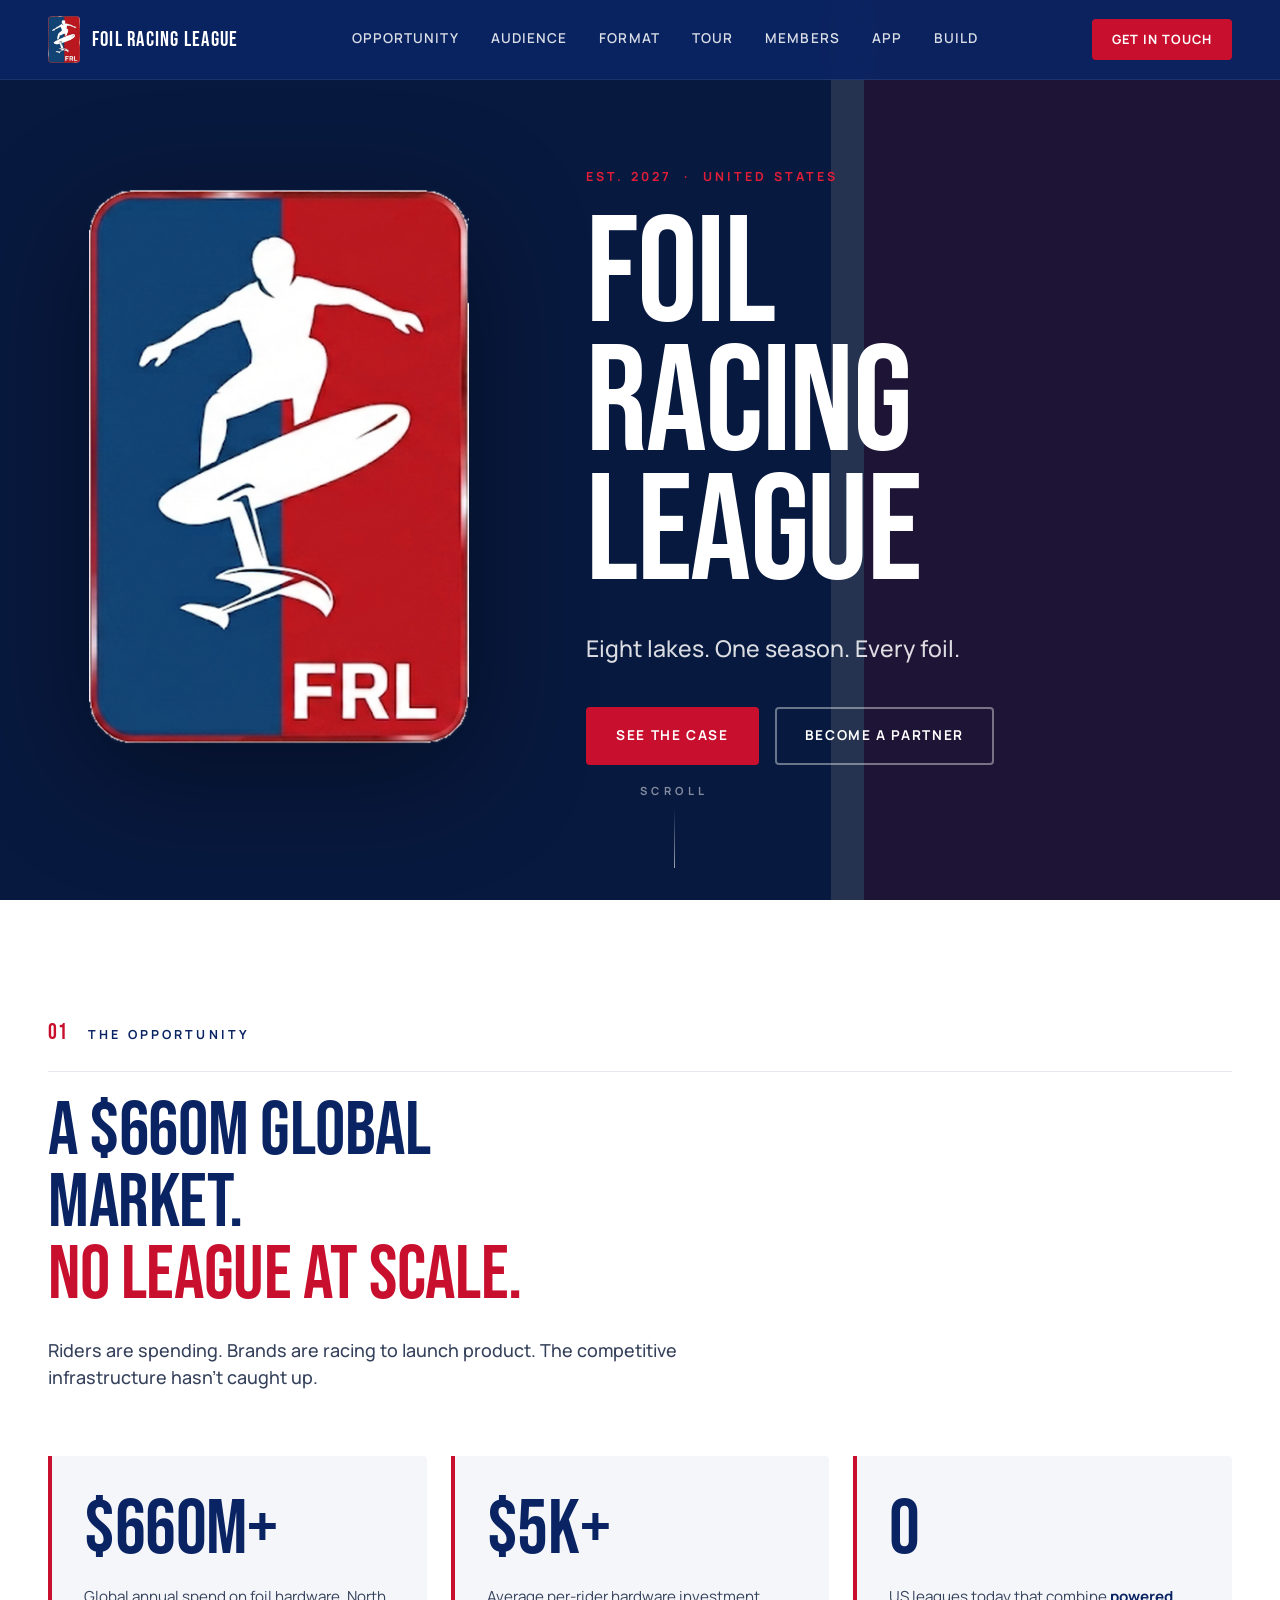
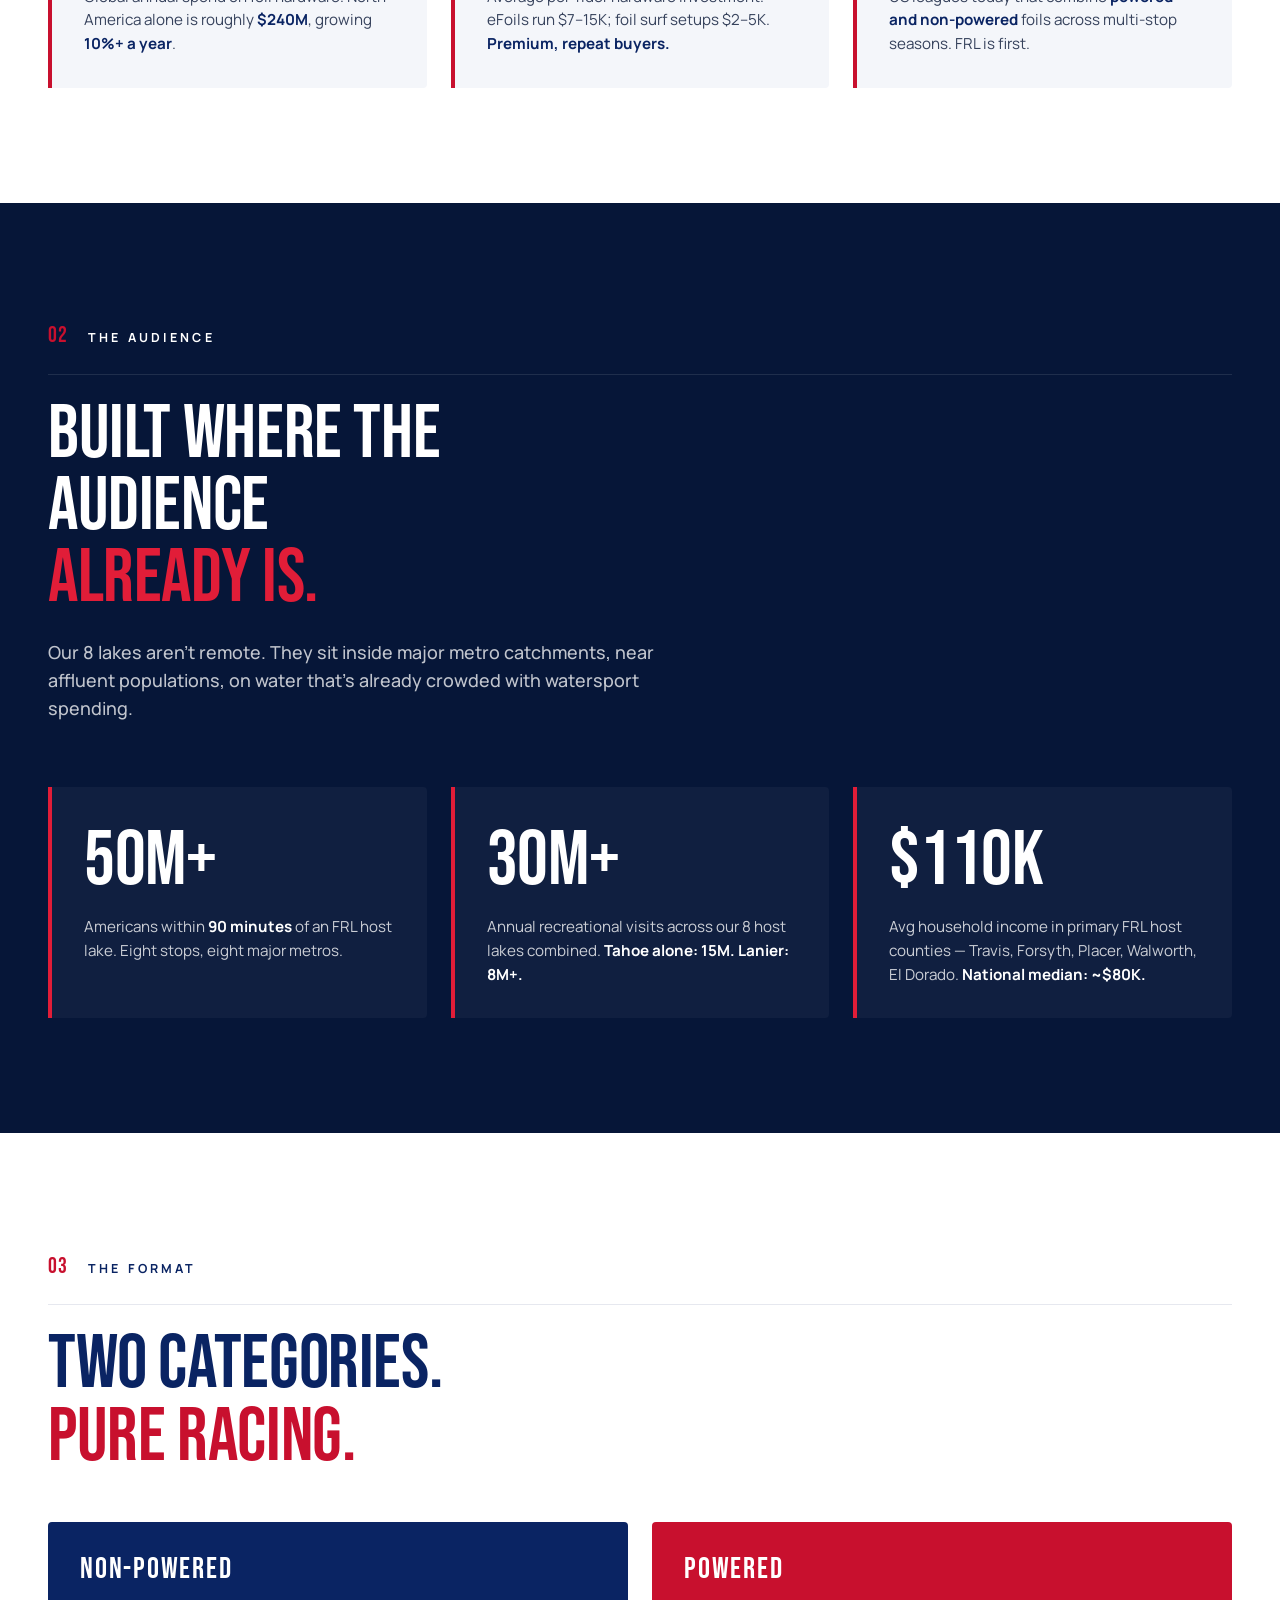
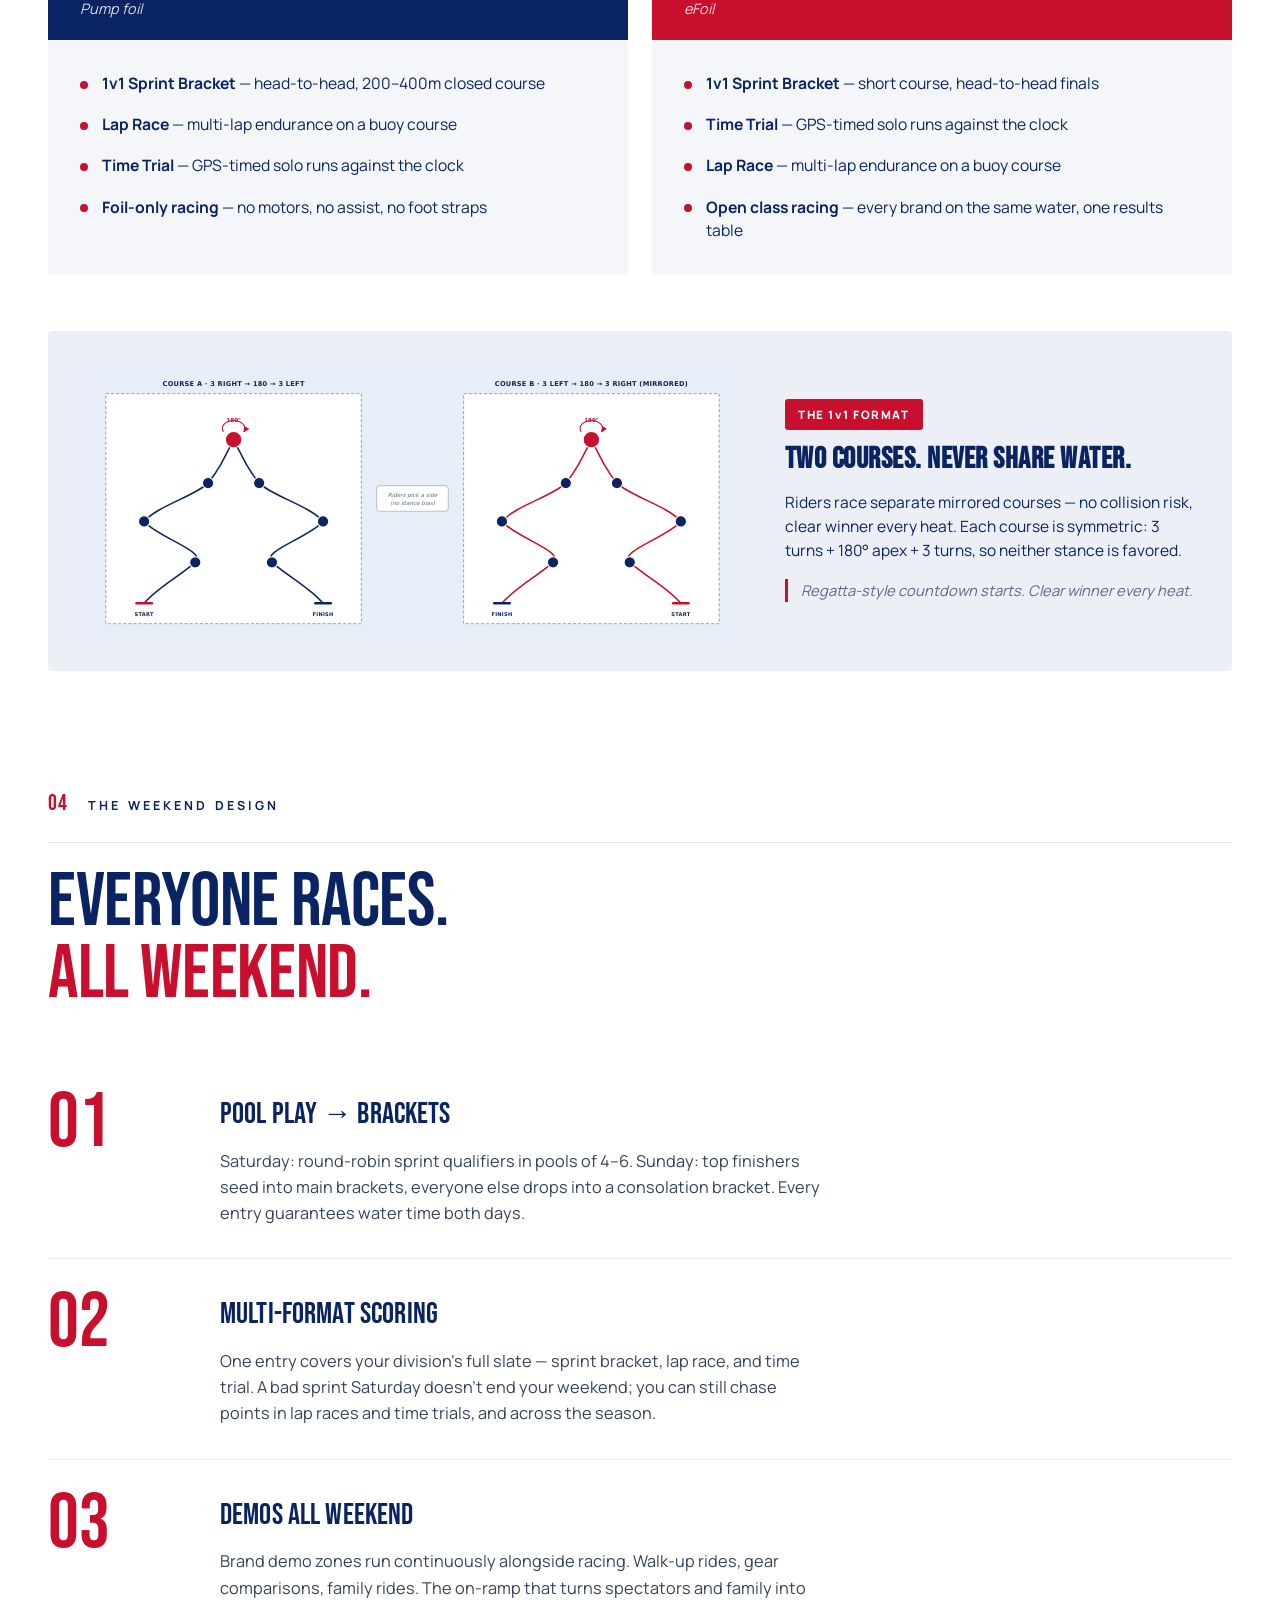
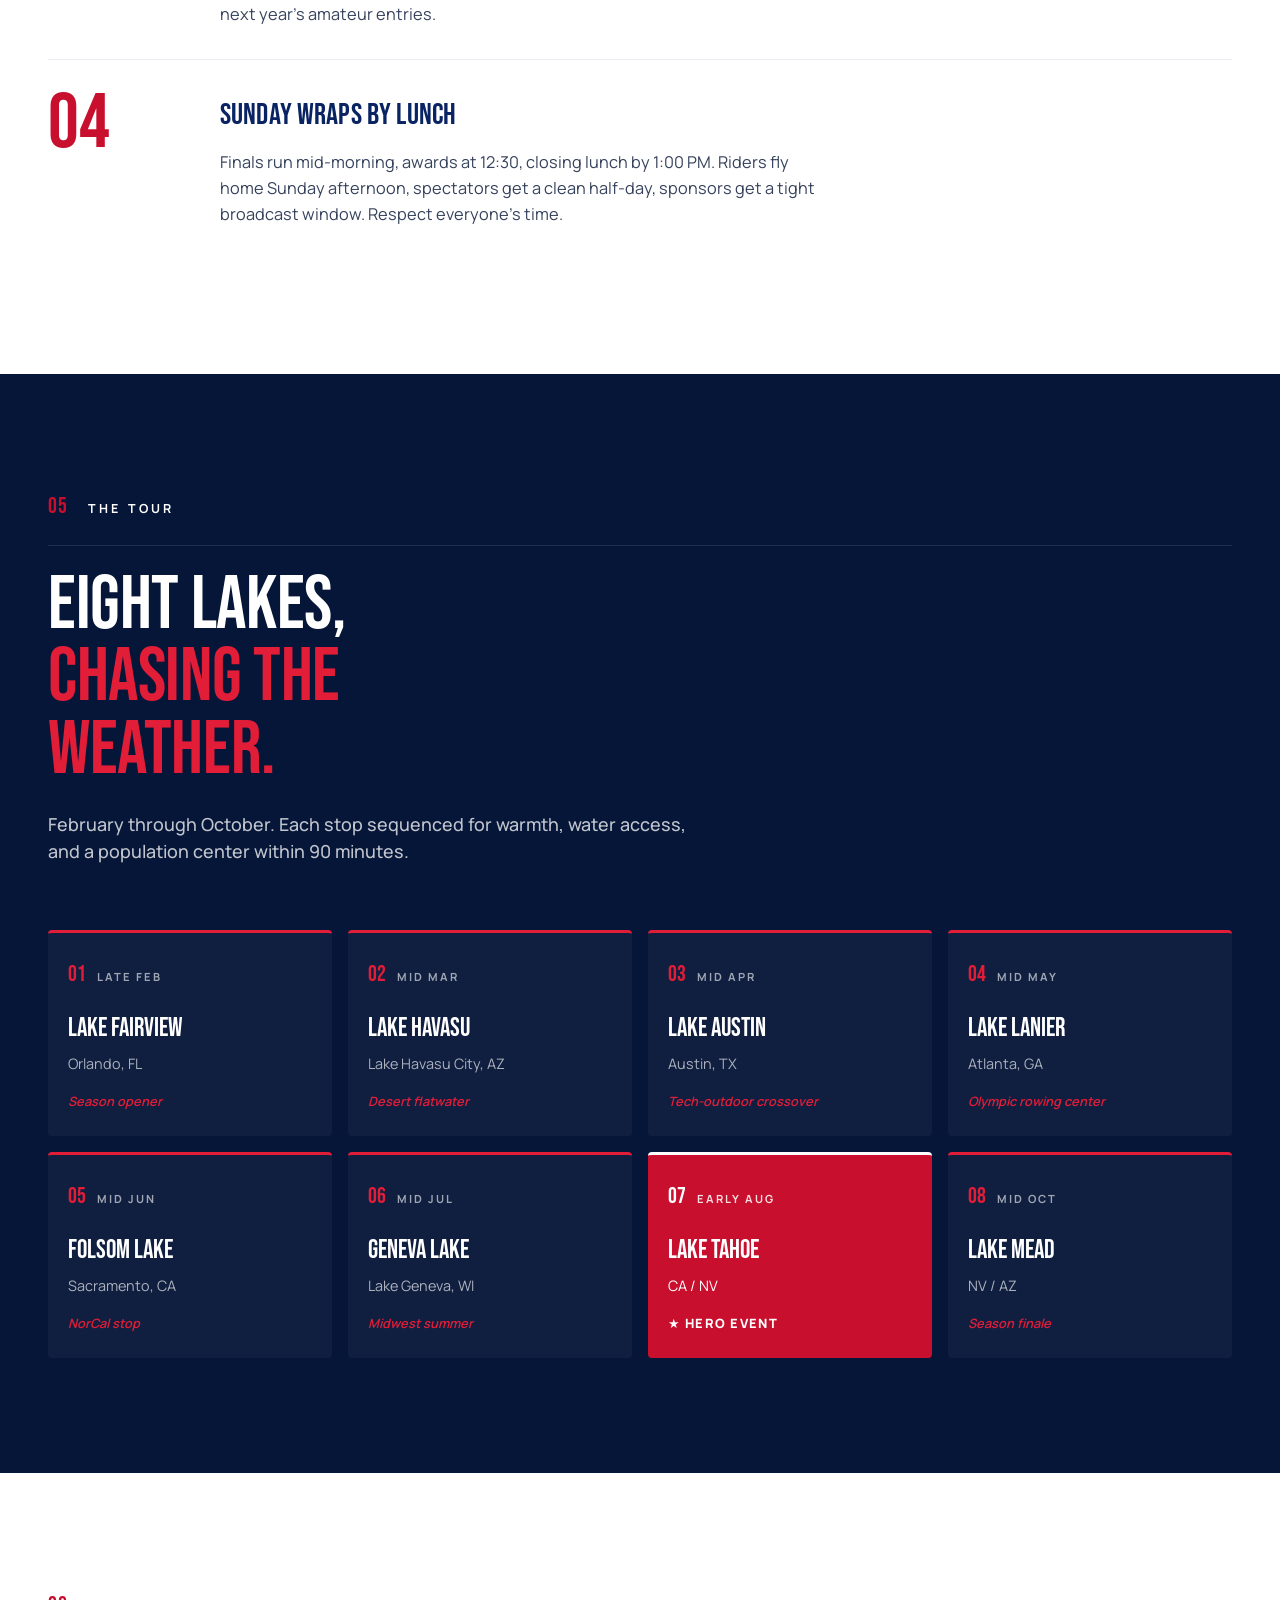
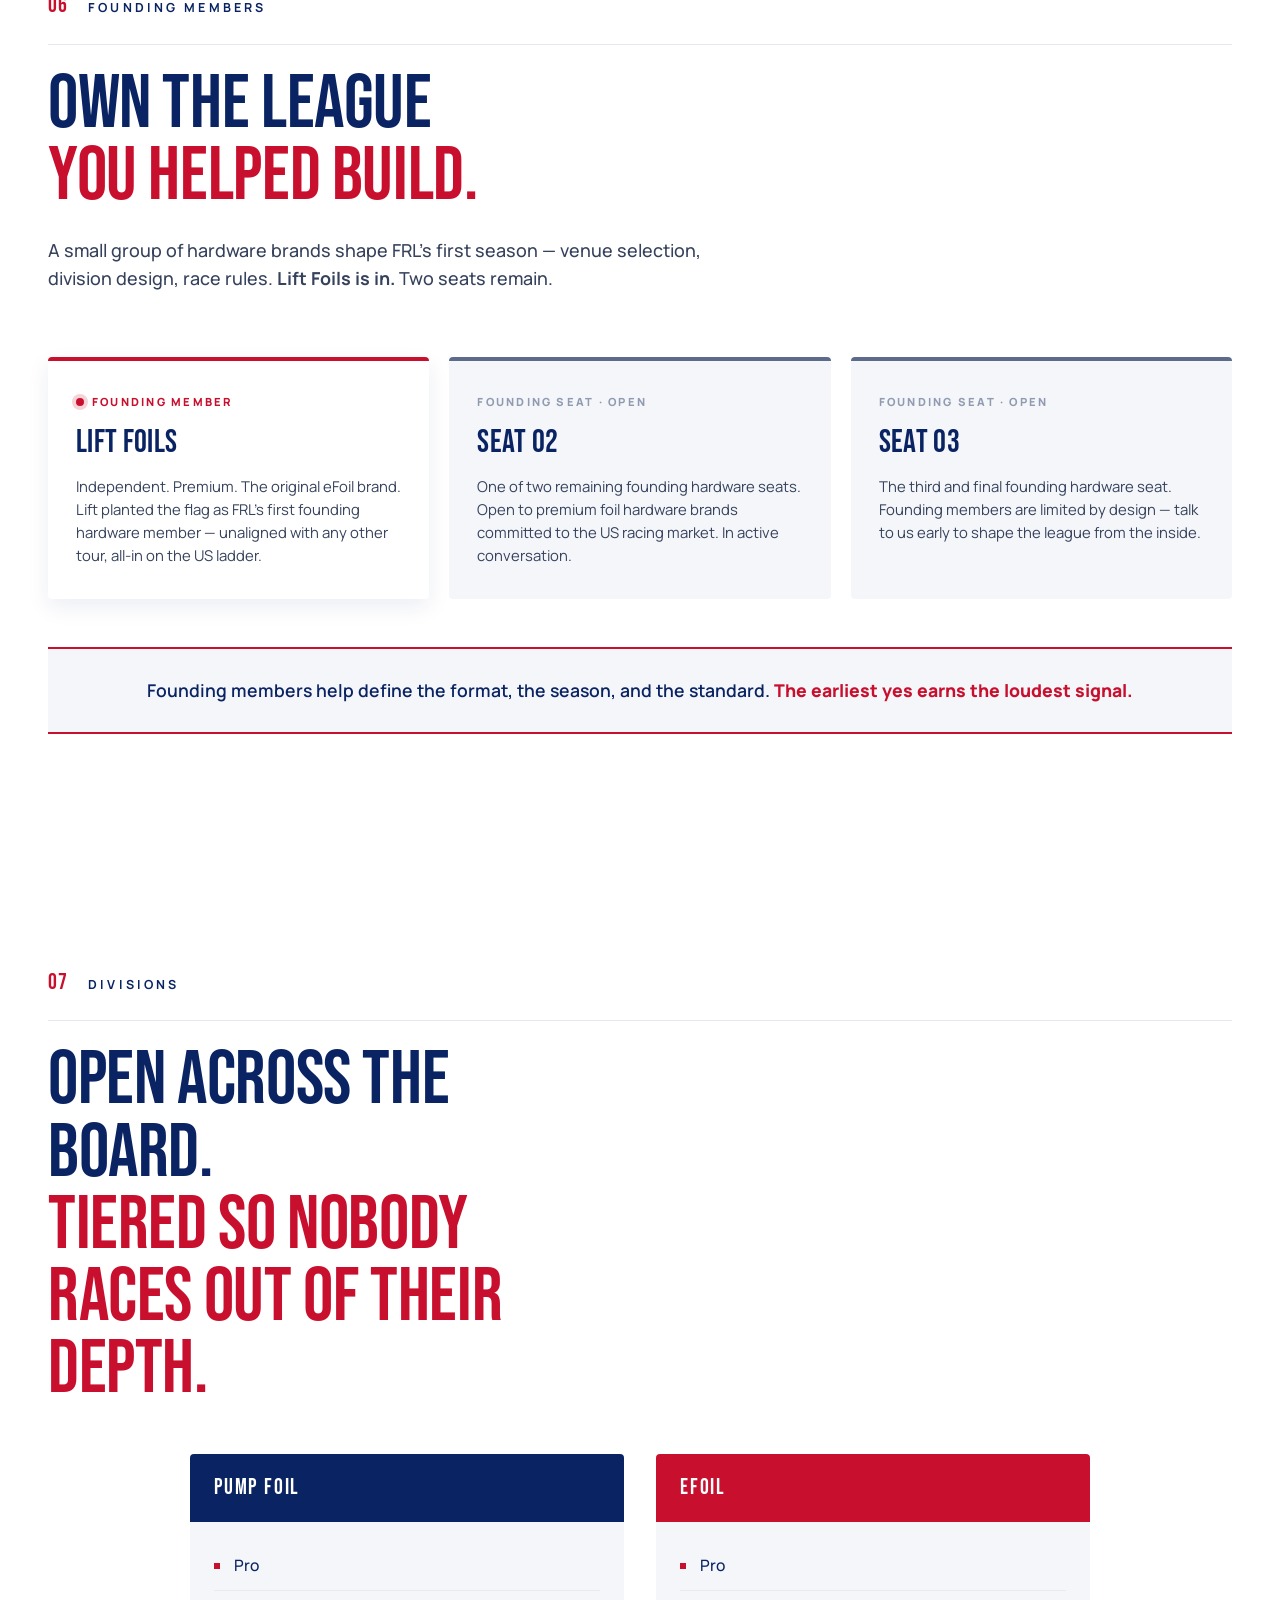
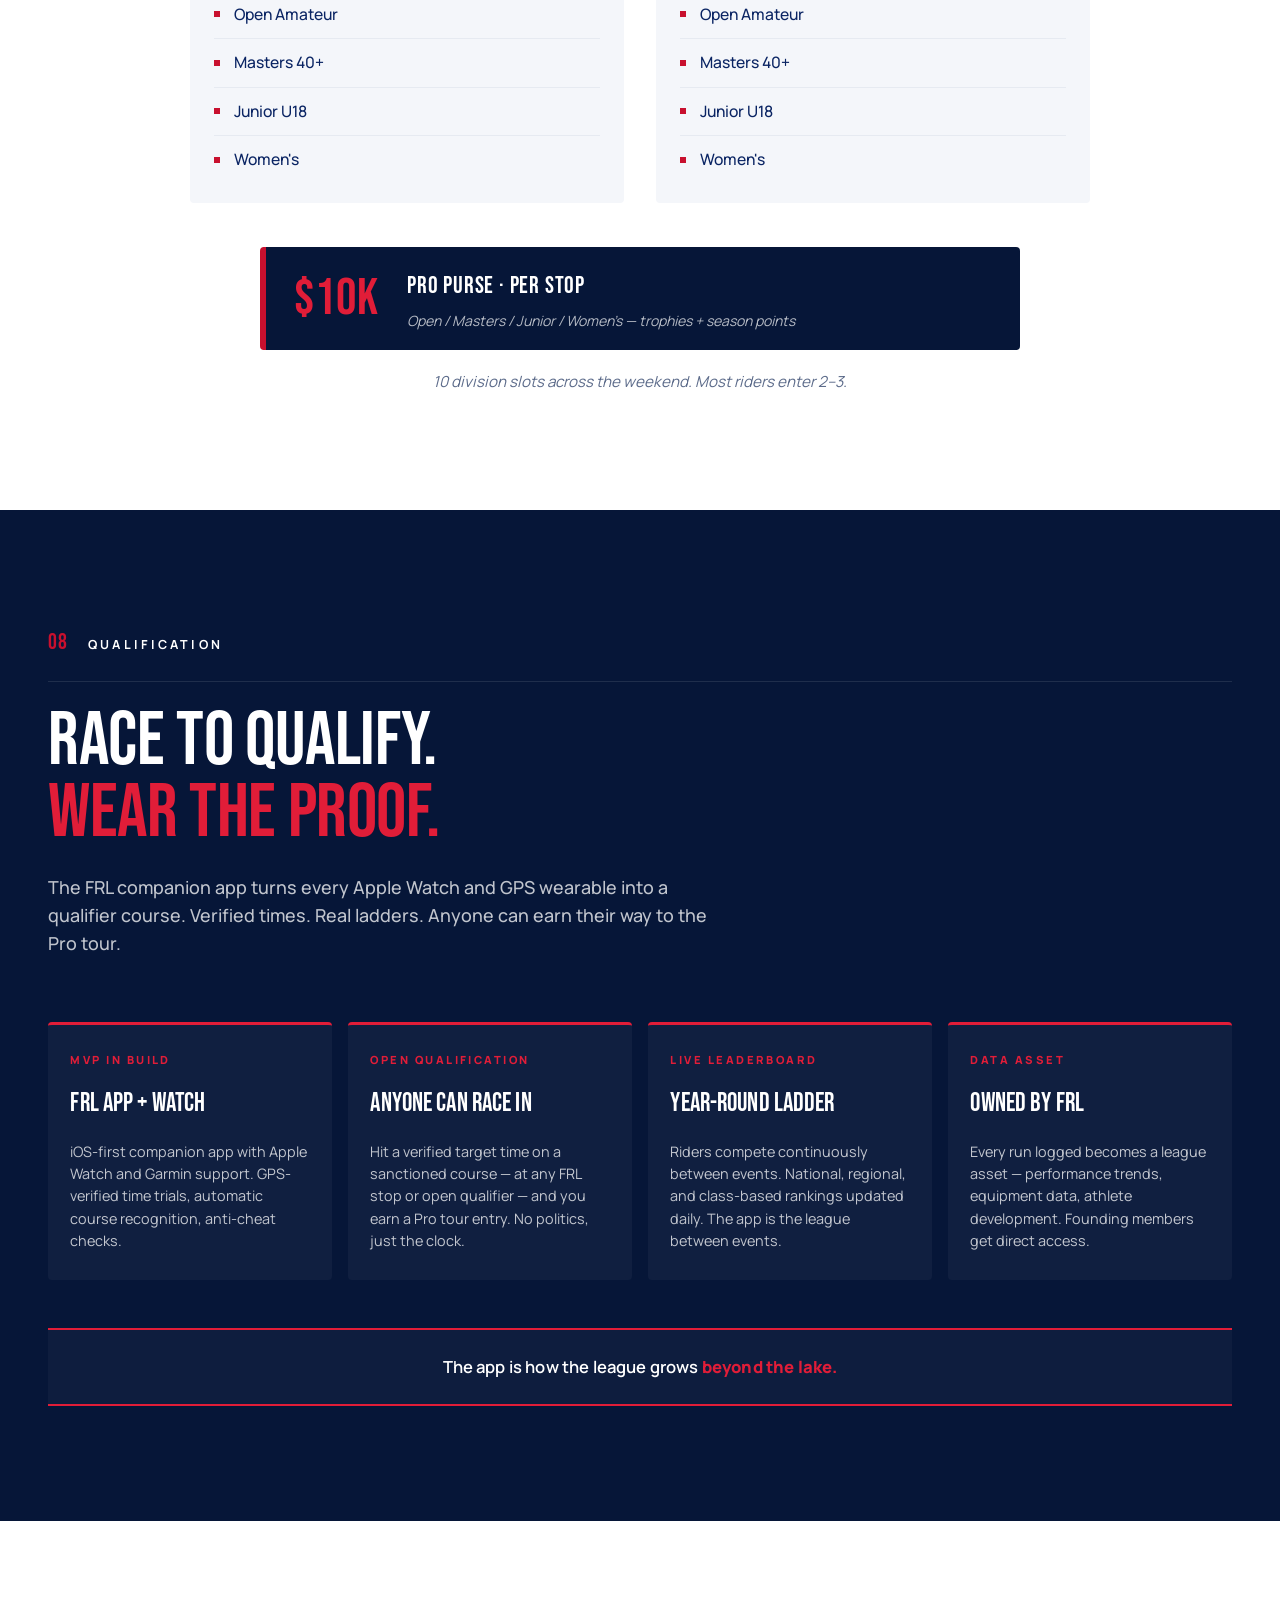
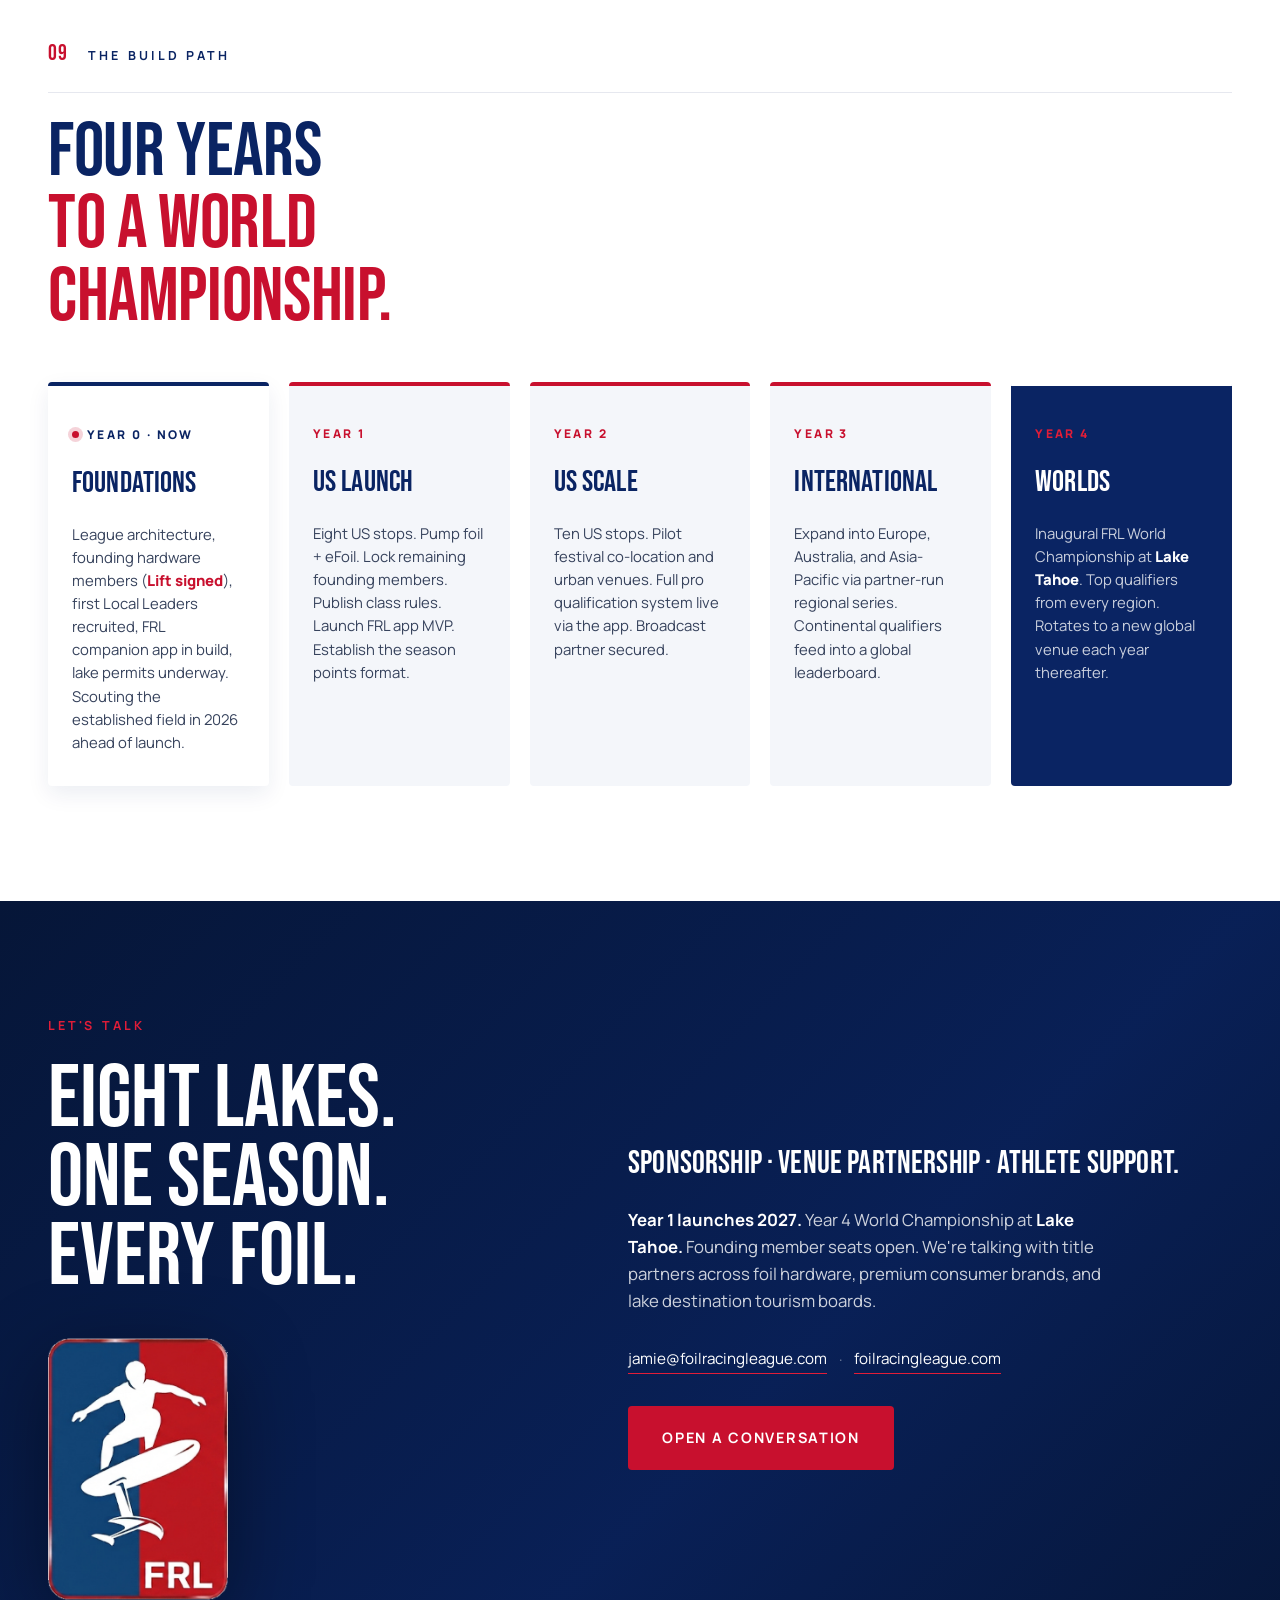
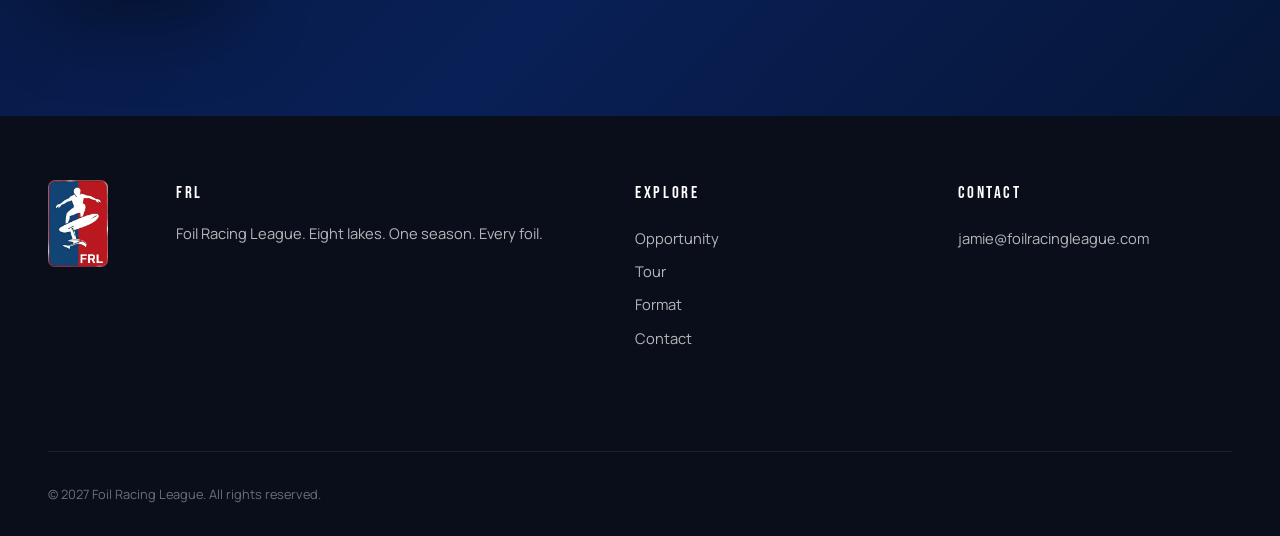
==== commit d5f8cc1d: "updated" ====
--- a/index.html
+++ b/index.html
@@ -364,20 +364,19 @@
       <span class="accent">you helped build.</span>
     </h2>
     <p class="section__lede">
-      Three founding hardware seats. <strong>One is signed.</strong> Identical MFN terms across the board — 4% equity each, no capital required, presence and attendance instead. Stop at three, then the door closes.
+      A small group of hardware brands shape FRL's first season — venue selection, division design, race rules. <strong>Lift Foils is in.</strong> Two seats remain.
     </p>
 
     <div class="members-grid">
       <article class="member-card member-card--signed reveal">
         <div class="member-card__status">
           <span class="member-card__dot"></span>
-          SIGNED · 2026
+          FOUNDING MEMBER
         </div>
         <div class="member-card__brand">LIFT FOILS</div>
         <p class="member-card__note">
           Independent. Premium. The original eFoil brand. Lift planted the flag as FRL's first founding hardware member — unaligned with any other tour, all-in on the US ladder.
         </p>
-        <div class="member-card__equity">4% · MFN</div>
       </article>
 
       <article class="member-card reveal">
@@ -386,9 +385,8 @@
         </div>
         <div class="member-card__brand">SEAT 02</div>
         <p class="member-card__note">
-          One of two remaining founding hardware seats. Same 4% equity, same MFN terms, same precedent set by Lift. In active conversation.
+          One of two remaining founding hardware seats. Open to premium foil hardware brands committed to the US racing market. In active conversation.
         </p>
-        <div class="member-card__equity">4% · MFN</div>
       </article>
 
       <article class="member-card reveal">
@@ -397,14 +395,13 @@
         </div>
         <div class="member-card__brand">SEAT 03</div>
         <p class="member-card__note">
-          The third and final founding hardware seat. After three, the door closes — the equity dilution math doesn't allow a fourth. Talk to us early.
+          The third and final founding hardware seat. Founding members are limited by design — talk to us early to shape the league from the inside.
         </p>
-        <div class="member-card__equity">4% · MFN</div>
       </article>
     </div>
 
     <p class="members__strap">
-      Founding members shape the league's first season — venue selection, rules, division design. <strong>The earliest yes earns the loudest signal.</strong>
+      Founding members help define the format, the season, and the standard. <strong>The earliest yes earns the loudest signal.</strong>
     </p>
   </div>
 </section>
@@ -567,11 +564,11 @@
         <strong>Year 1 launches 2027.</strong> Year 4 World Championship at <strong>Lake Tahoe.</strong> Founding member seats open. We're talking with title partners across foil hardware, premium consumer brands, and lake destination tourism boards.
       </p>
       <div class="contact__details">
-        <a class="contact__email" href="mailto:jamie@blockequity.io">jamie@blockequity.io</a>
+        <a class="contact__email" href="mailto:jamie@foilracingleague.com">jamie@foilracingleague.com</a>
         <span class="contact__sep">·</span>
         <a class="contact__site" href="https://foilracingleague.com">foilracingleague.com</a>
       </div>
-      <a class="btn btn--primary btn--large" href="mailto:jamie@blockequity.io">Open a conversation</a>
+      <a class="btn btn--primary btn--large" href="mailto:jamie@foilracingleague.com">Open a conversation</a>
     </div>
   </div>
 </section>
@@ -593,7 +590,7 @@
     </div>
     <div class="footer__col">
       <div class="footer__head">CONTACT</div>
-      <a href="mailto:jamie@blockequity.io">jamie@blockequity.io</a>
+      <a href="mailto:jamie@foilracingleague.com">jamie@foilracingleague.com</a>
     </div>
     <div class="footer__bottom">
       © 2027 Foil Racing League. All rights reserved.
--- a/styles.css
+++ b/styles.css
@@ -707,14 +707,6 @@
   margin: 0;
   flex: 1;
 }
-.member-card__equity {
-  font-size: 0.78rem;
-  font-weight: 800;
-  letter-spacing: 0.18em;
-  color: var(--navy);
-  padding-top: 0.75rem;
-  border-top: 1px solid rgba(10, 36, 99, 0.12);
-}
 
 .member-card--signed {
   background: var(--white);
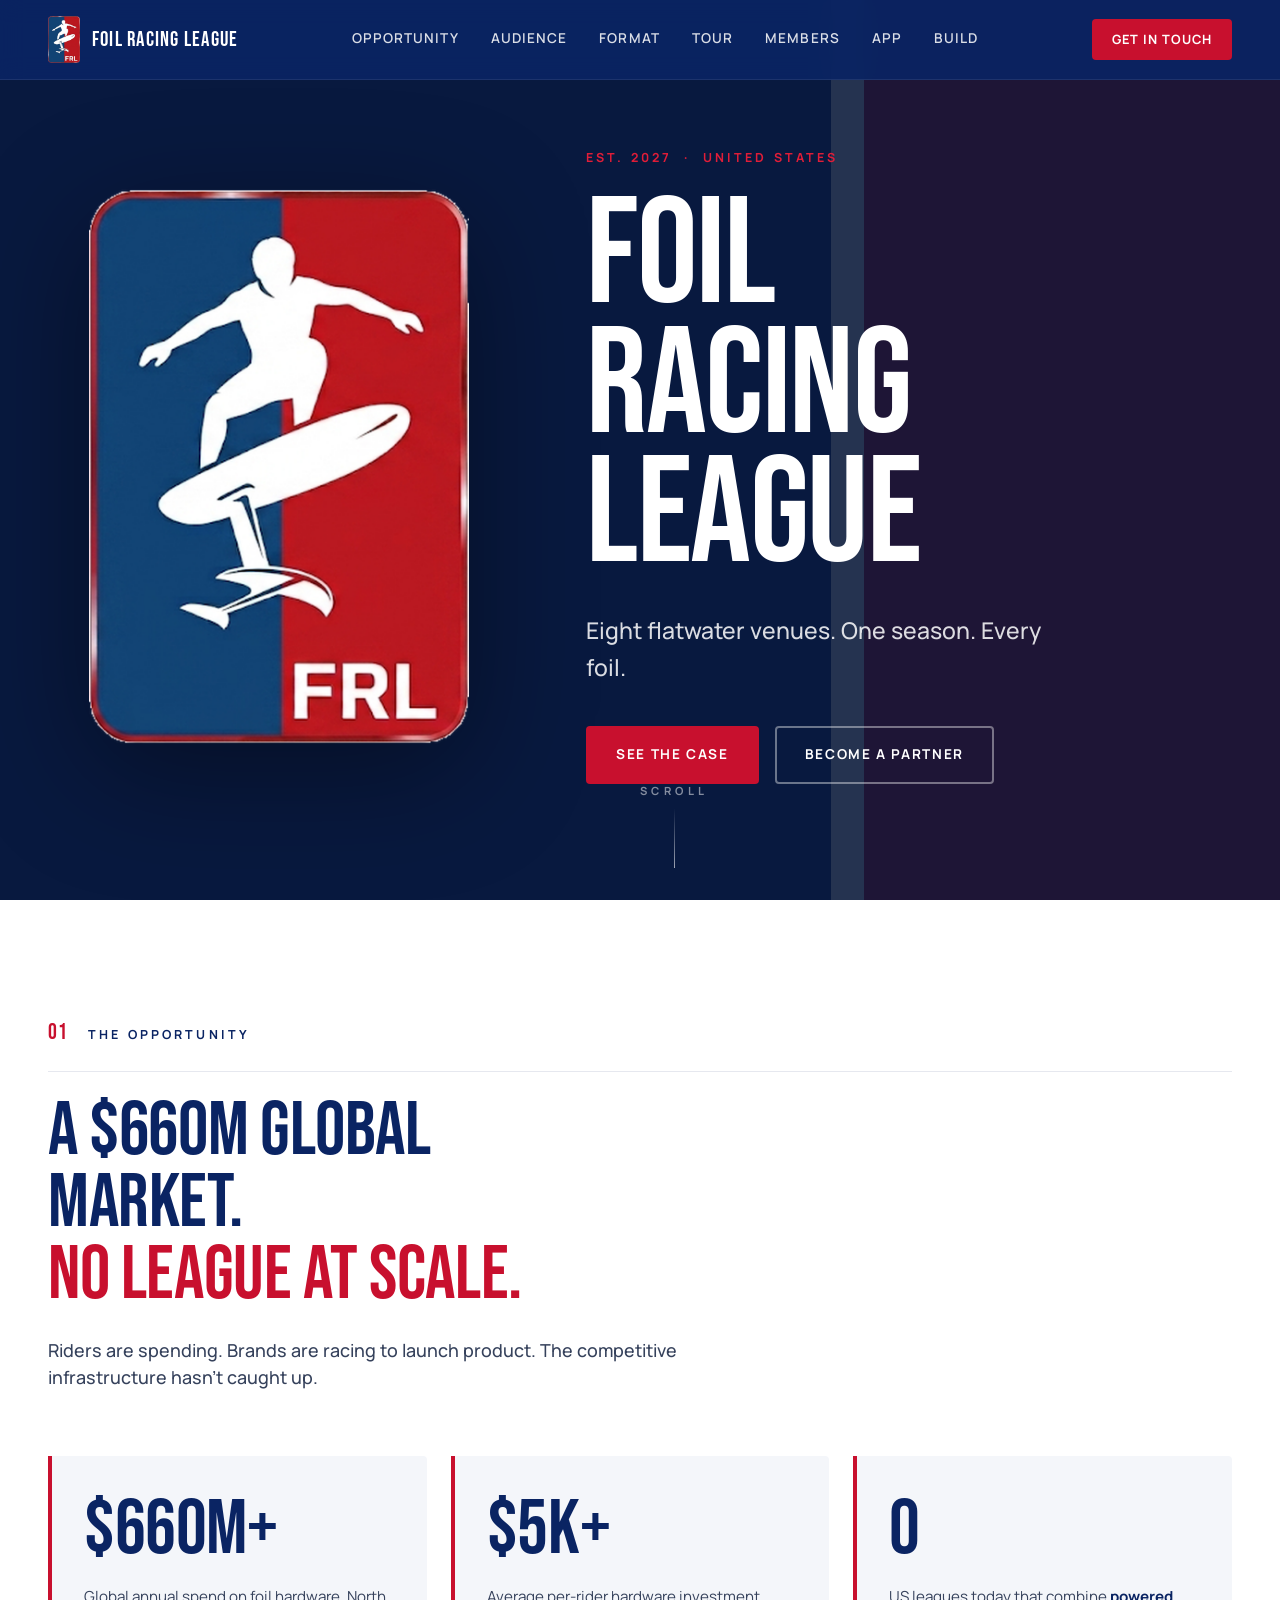
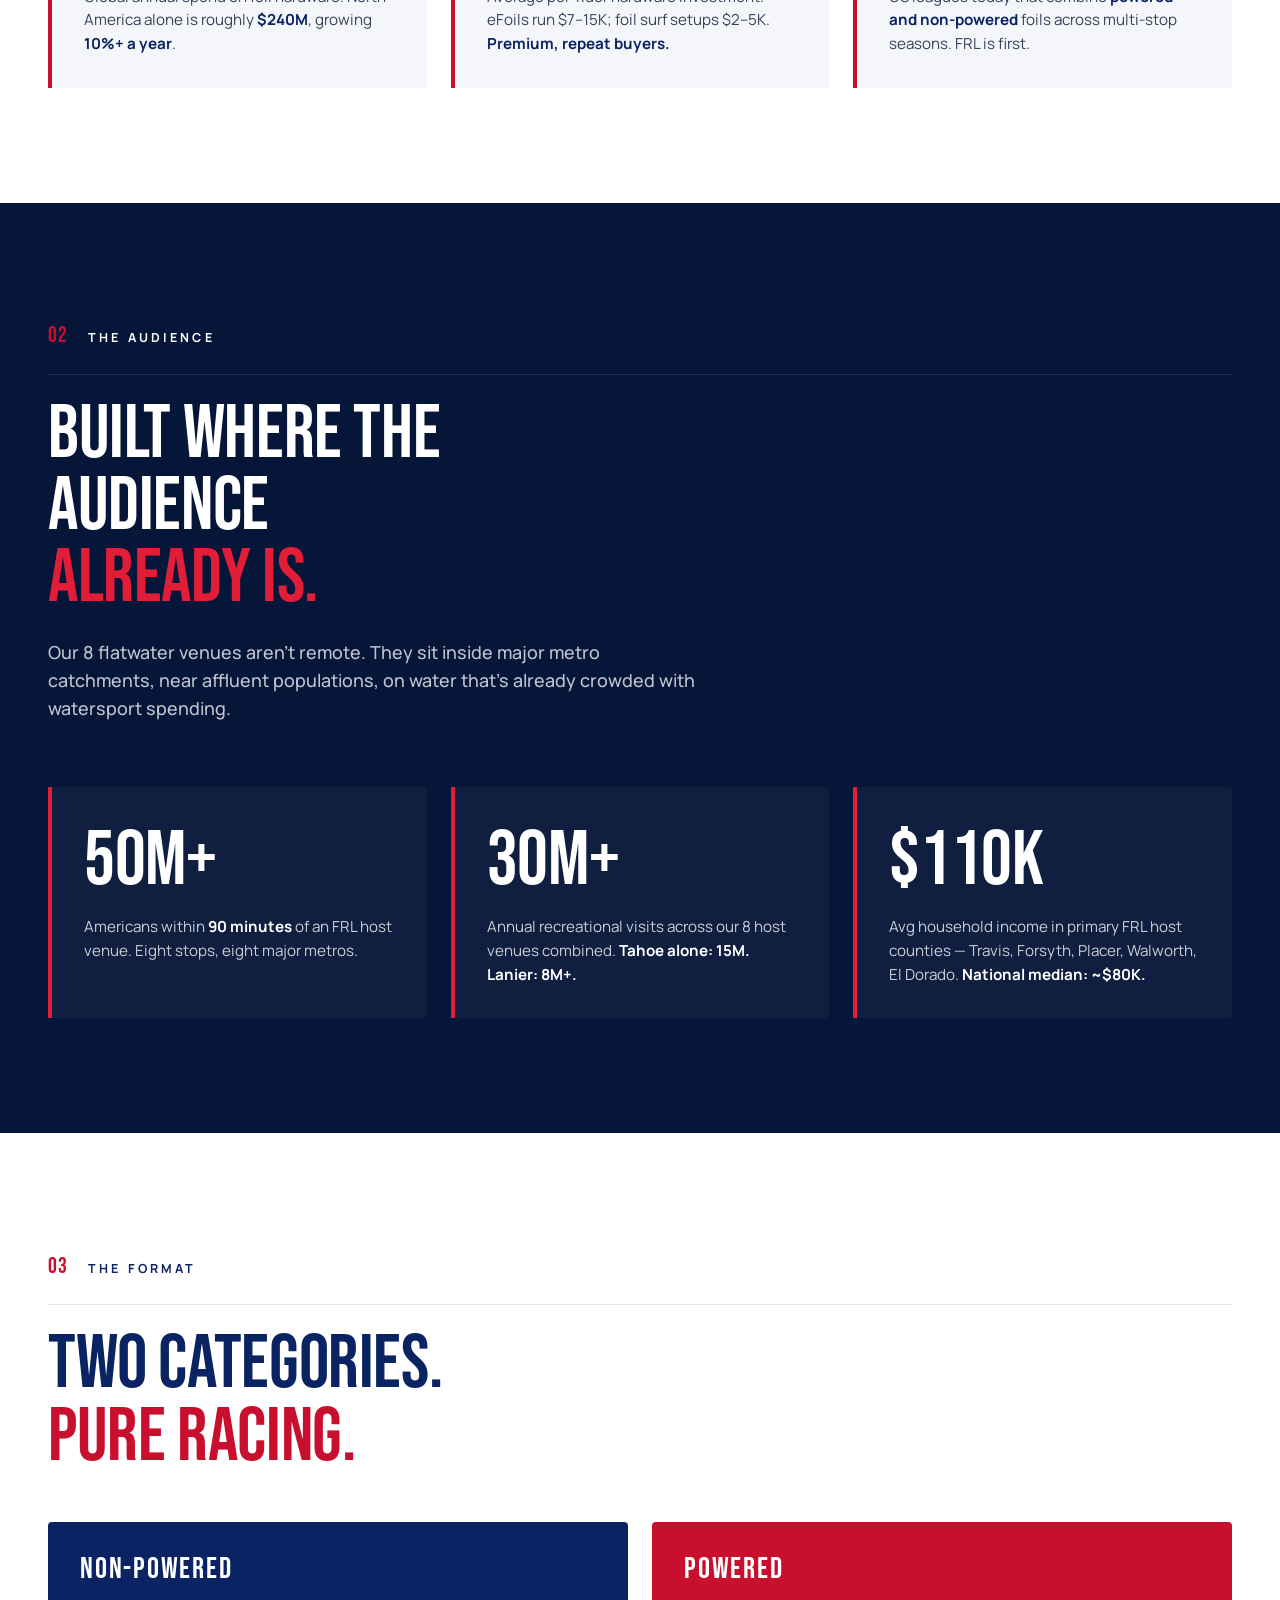
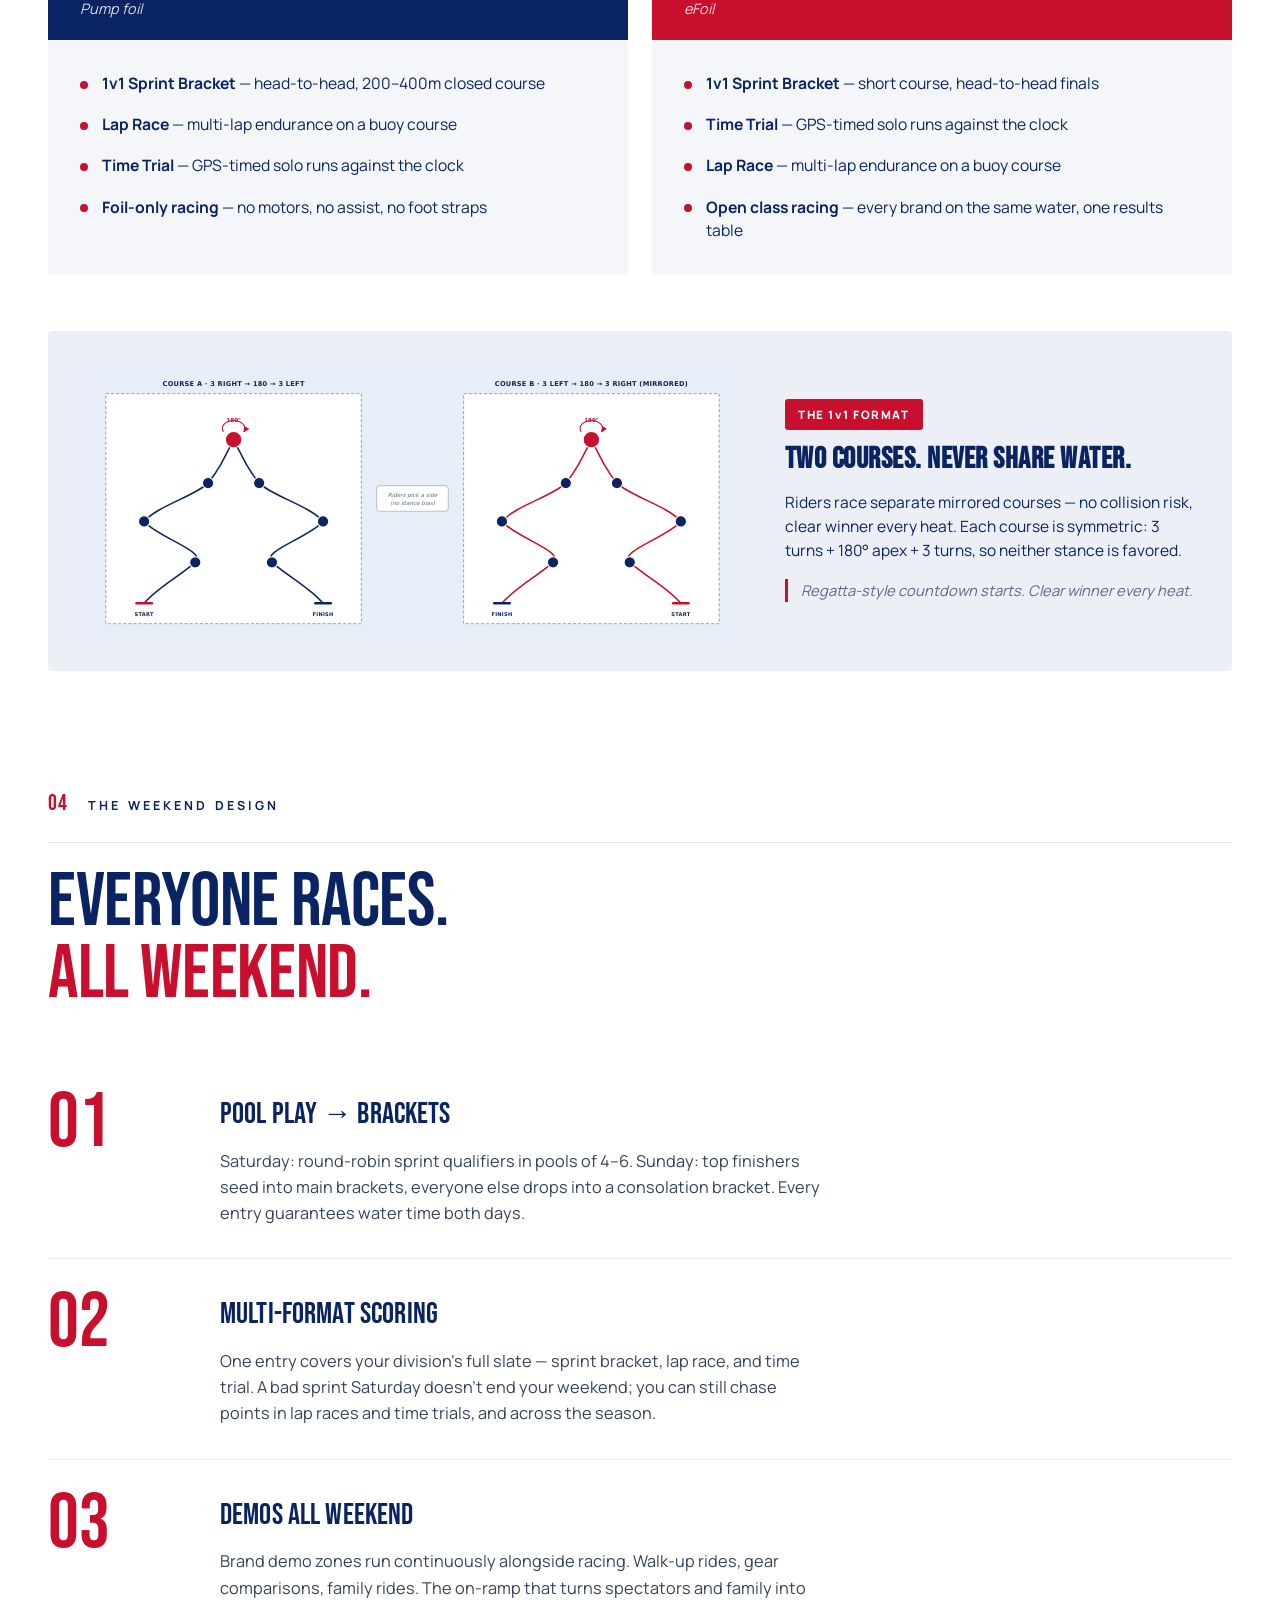
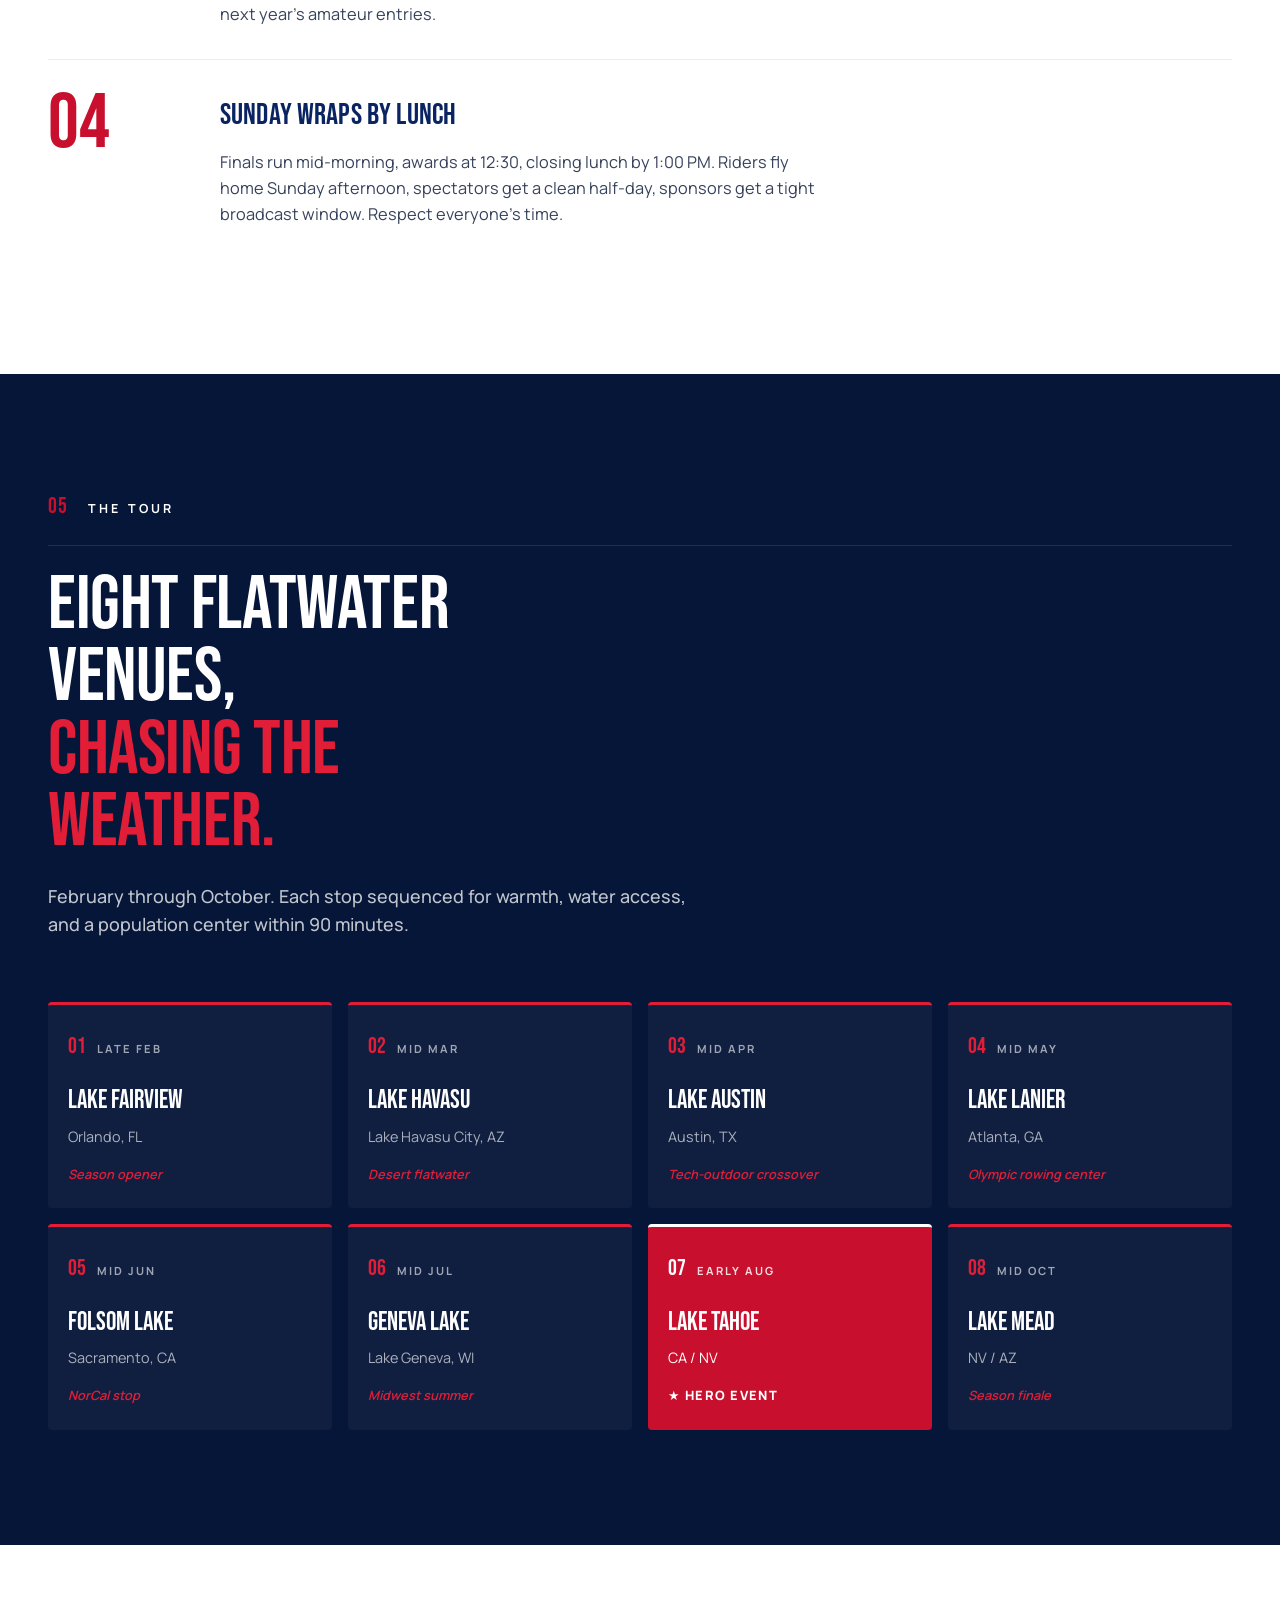
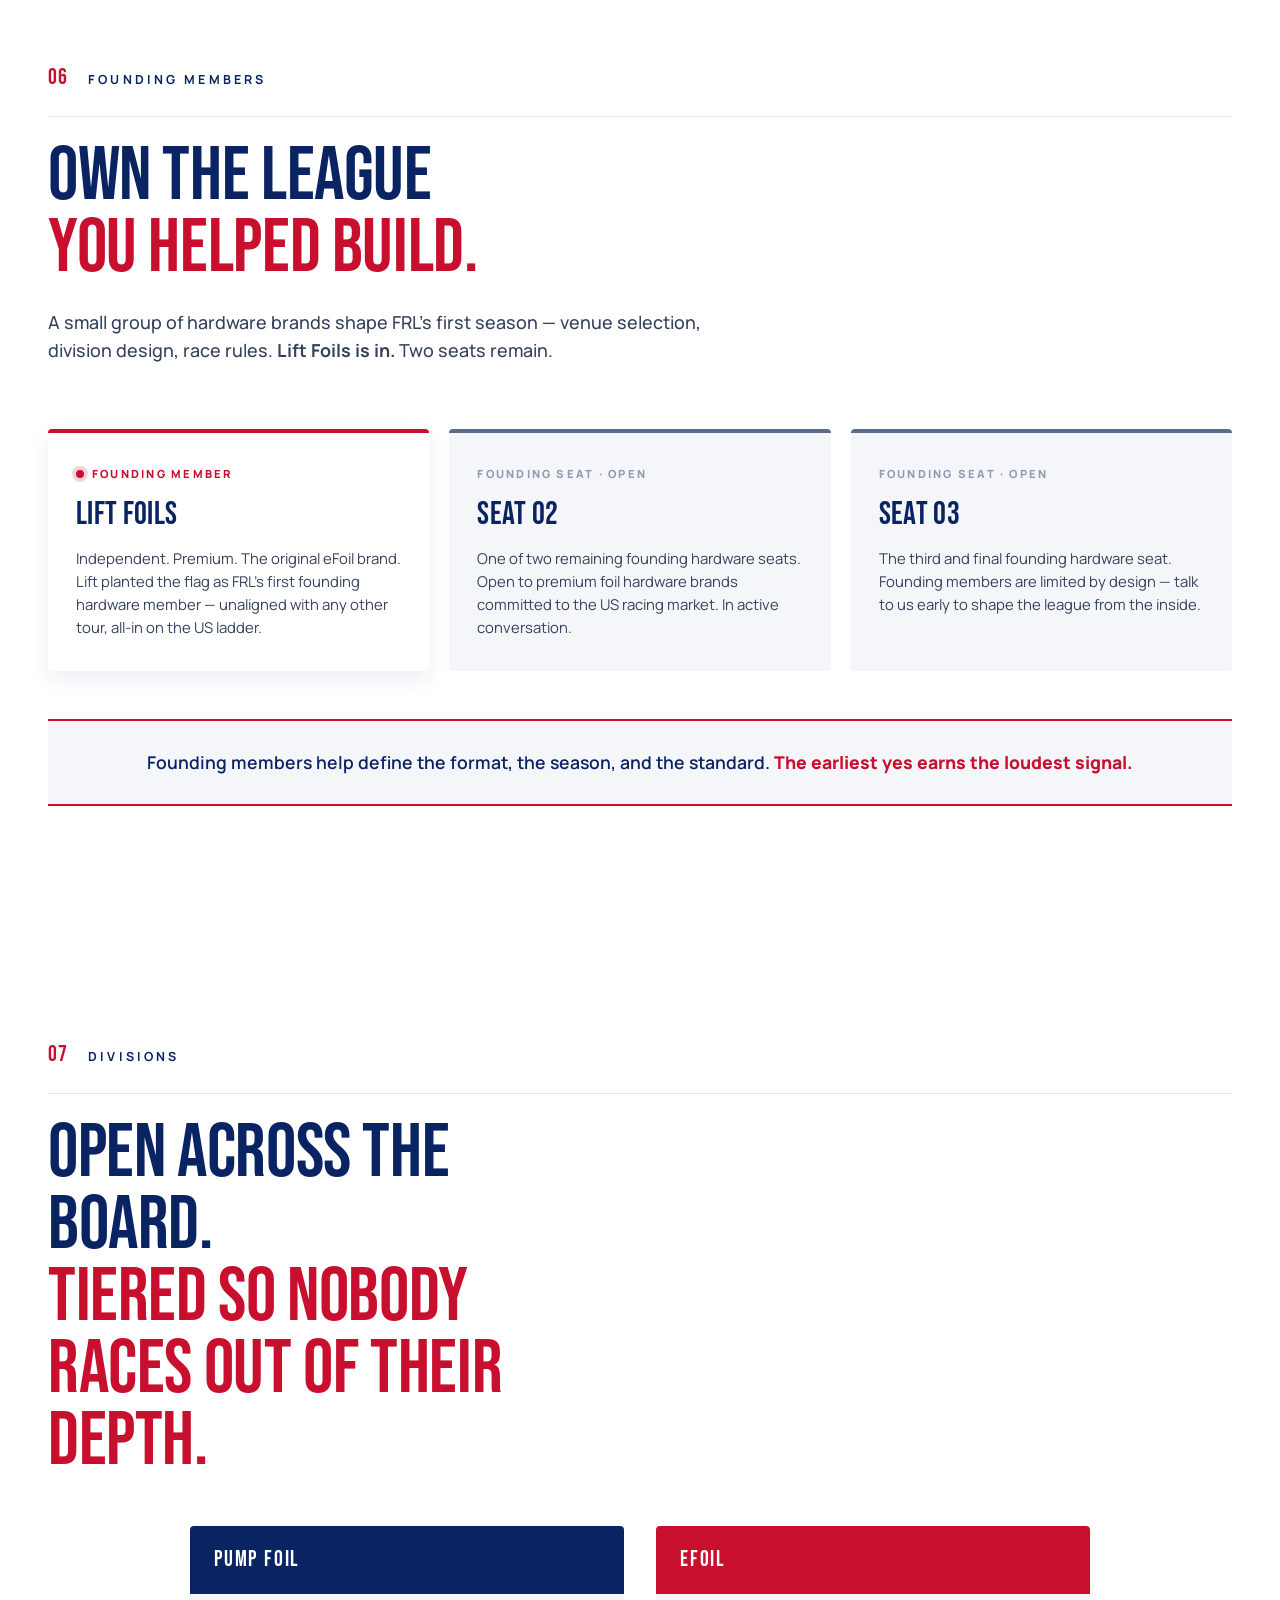
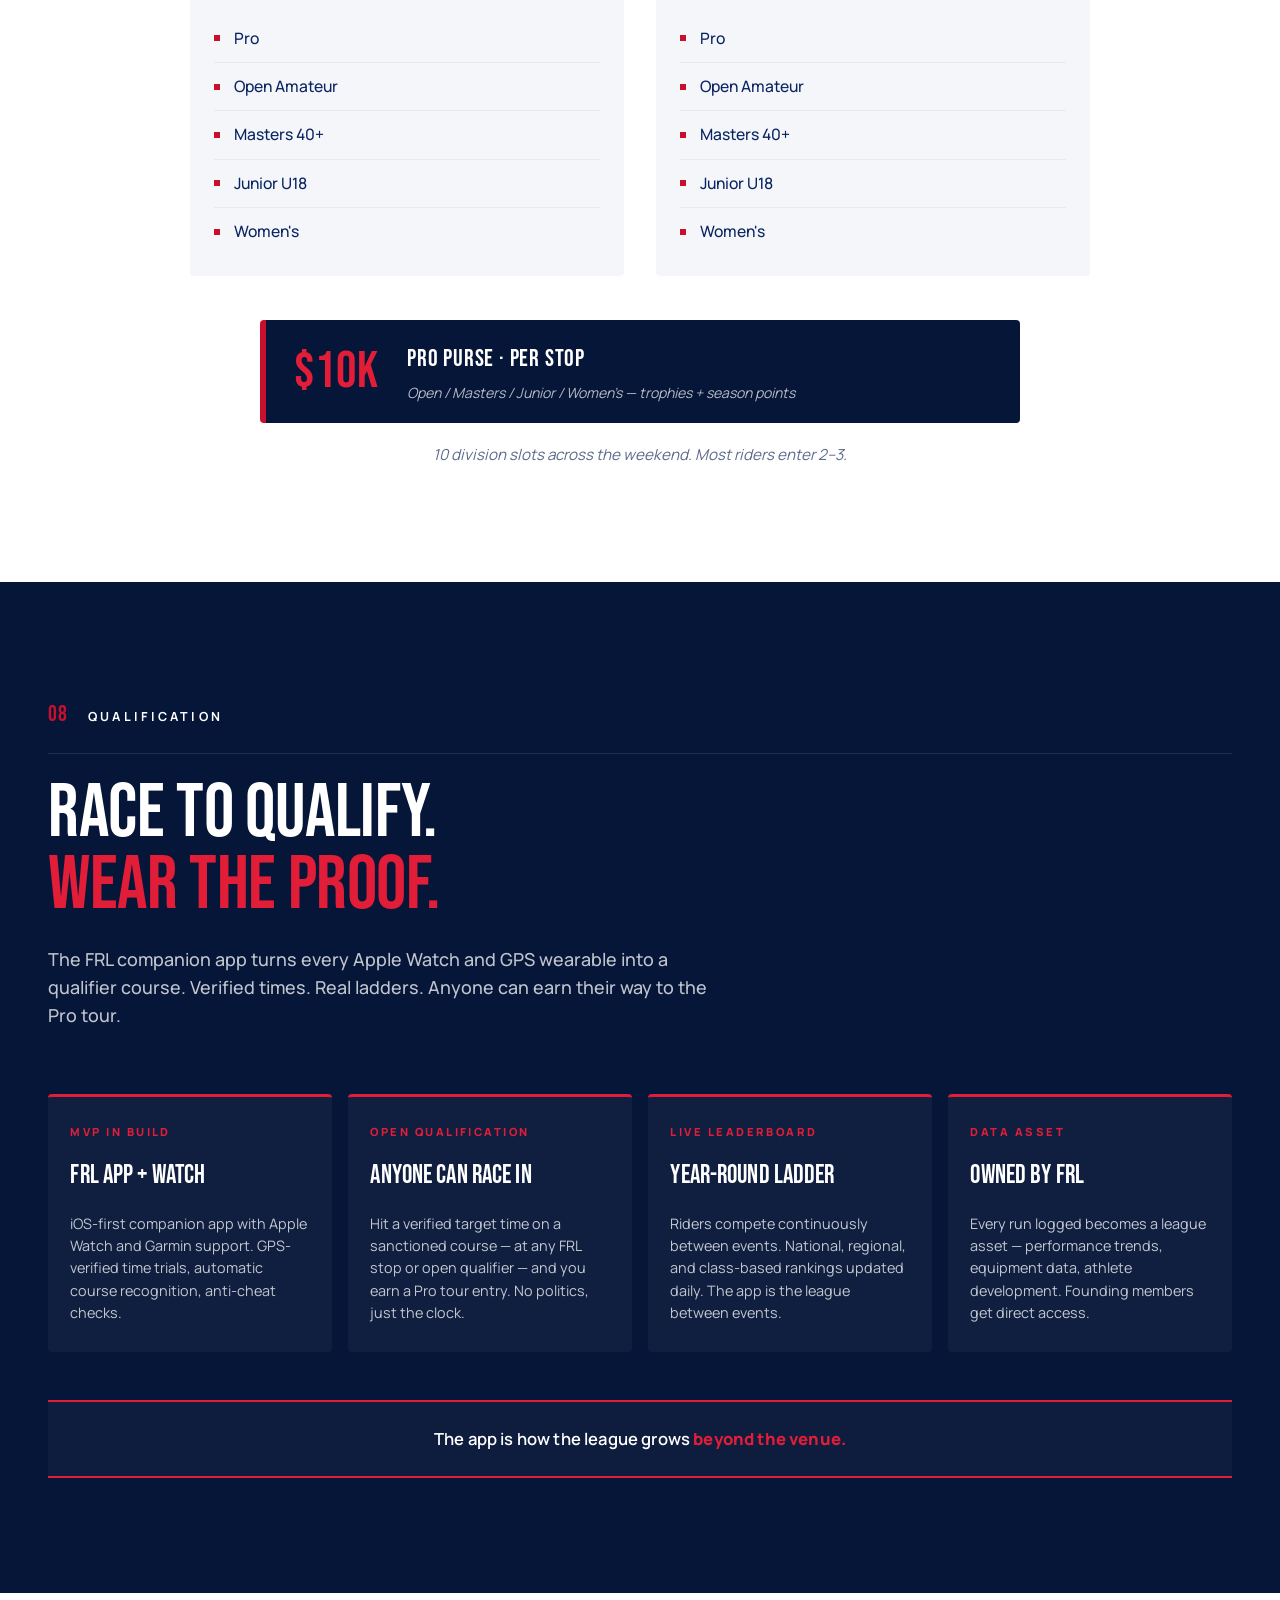
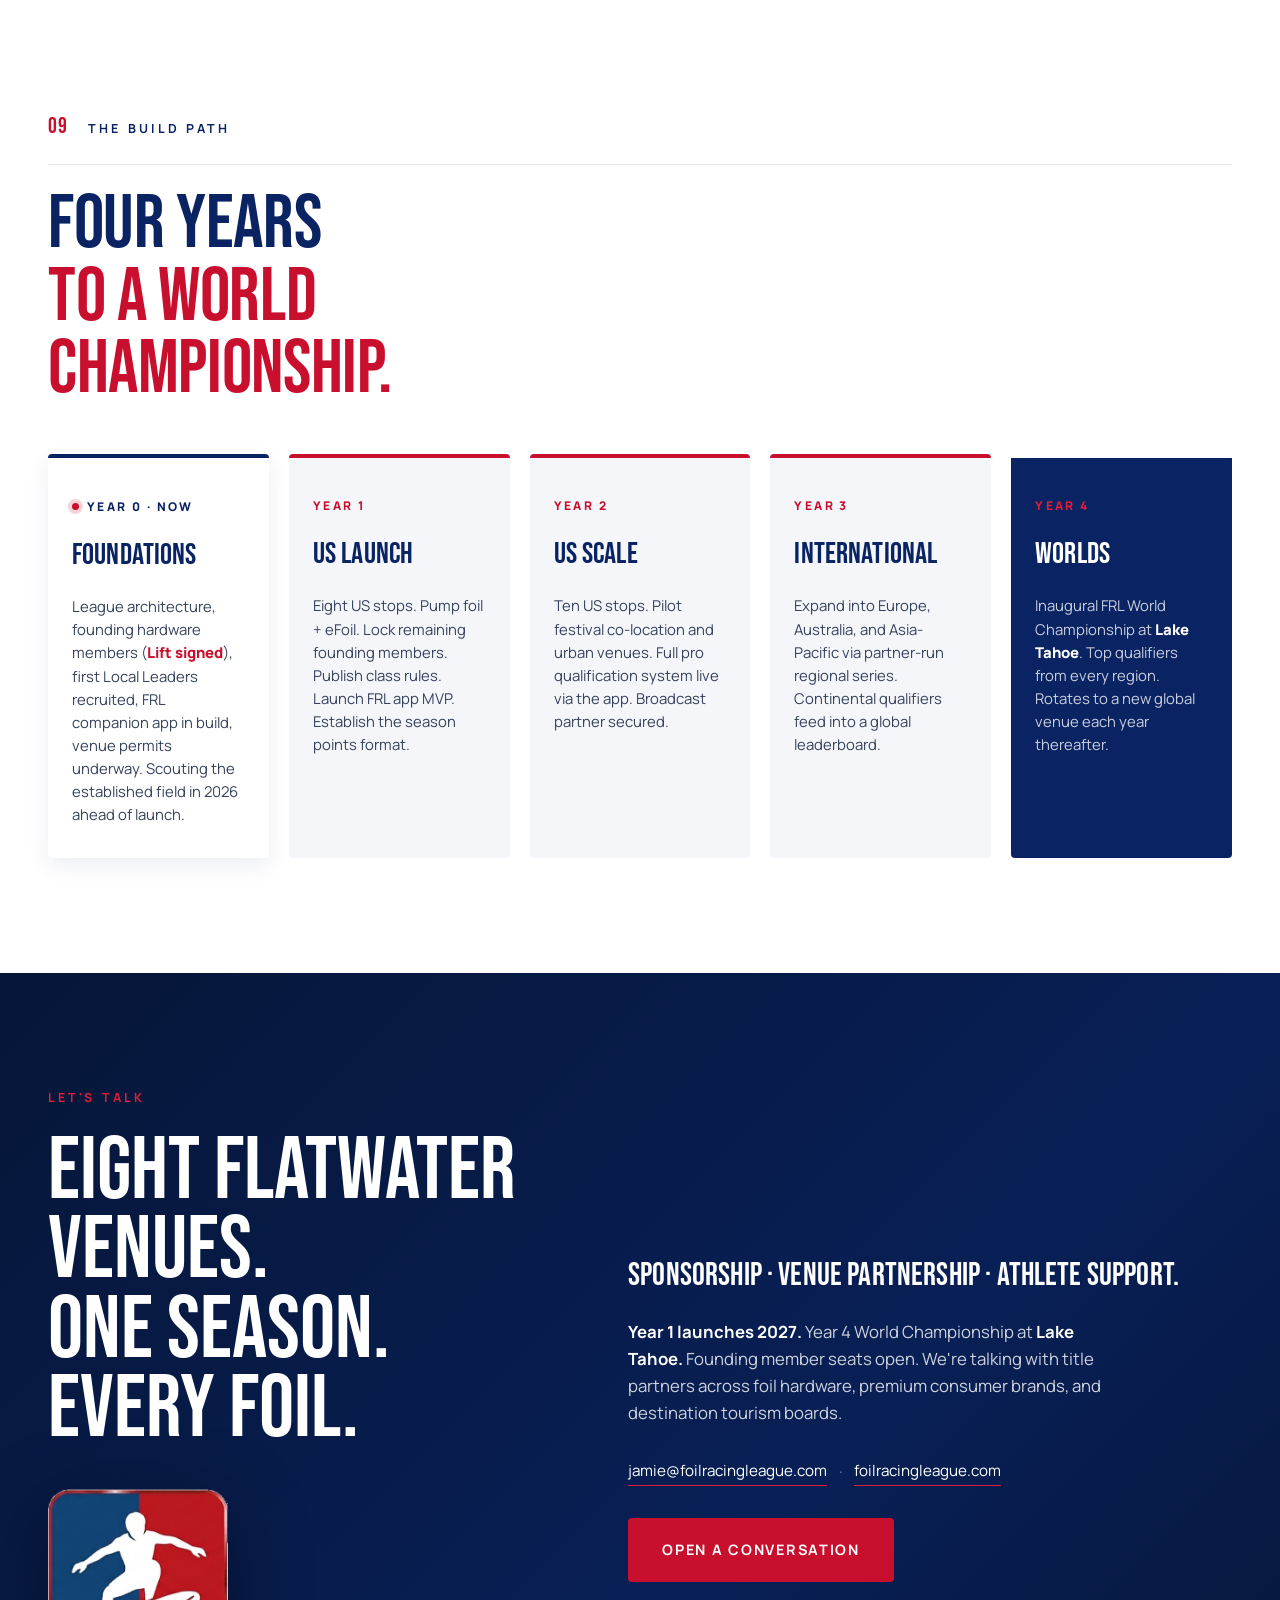
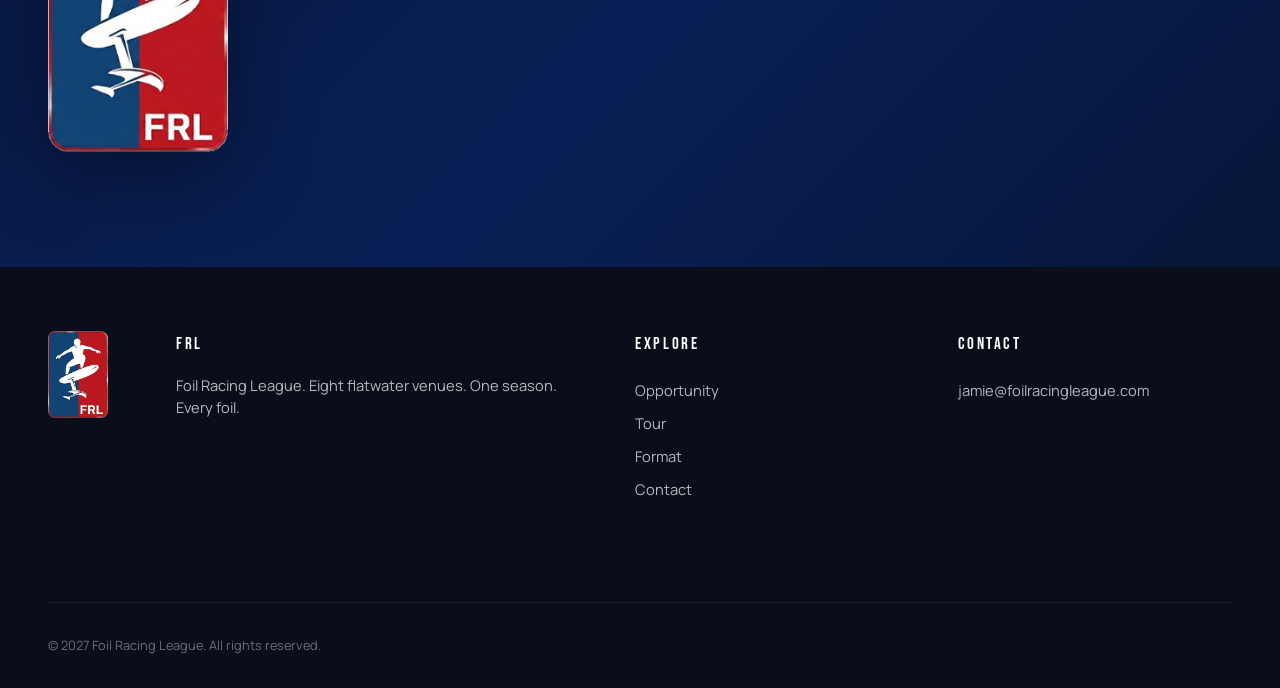
==== commit ce6d5486: "Updating to say flatwater vs lake" ====
--- a/index.html
+++ b/index.html
@@ -4,9 +4,9 @@
 <meta charset="utf-8">
 <meta name="viewport" content="width=device-width,initial-scale=1">
 <title>FRL — Foil Racing League</title>
-<meta name="description" content="Eight lakes. One season. Every foil. The first US racing league for powered and non-powered foils.">
+<meta name="description" content="Eight flatwater venues. One season. Every foil. The first US racing league for powered and non-powered foils.">
 <meta property="og:title" content="FRL — Foil Racing League">
-<meta property="og:description" content="Eight lakes. One season. Every foil.">
+<meta property="og:description" content="Eight flatwater venues. One season. Every foil.">
 <meta property="og:type" content="website">
 
 <link rel="preconnect" href="https://fonts.googleapis.com">
@@ -87,7 +87,7 @@
       <h1 class="hero__title">
         FOIL<br>RACING<br>LEAGUE
       </h1>
-      <p class="hero__tagline">Eight lakes. One season. Every foil.</p>
+      <p class="hero__tagline">Eight flatwater venues. One season. Every foil.</p>
       <div class="hero__cta-row">
         <a class="btn btn--primary" href="#opportunity">See the case</a>
         <a class="btn btn--ghost" href="#contact">Become a partner</a>
@@ -151,20 +151,20 @@
       <span class="accent accent--red">already is.</span>
     </h2>
     <p class="section__lede">
-      Our 8 lakes aren't remote. They sit inside major metro catchments, near affluent populations, on water that's already crowded with watersport spending.
+      Our 8 flatwater venues aren't remote. They sit inside major metro catchments, near affluent populations, on water that's already crowded with watersport spending.
     </p>
 
     <div class="stats stats--dark">
       <article class="stat reveal">
         <div class="stat__num" data-count="50" data-suffix="M+">50M+</div>
         <div class="stat__caption">
-          Americans within <strong>90 minutes</strong> of an FRL host lake. Eight stops, eight major metros.
+          Americans within <strong>90 minutes</strong> of an FRL host venue. Eight stops, eight major metros.
         </div>
       </article>
       <article class="stat reveal">
         <div class="stat__num" data-count="30" data-suffix="M+">30M+</div>
         <div class="stat__caption">
-          Annual recreational visits across our 8 host lakes combined. <strong>Tahoe alone: 15M. Lanier: 8M+.</strong>
+          Annual recreational visits across our 8 host venues combined. <strong>Tahoe alone: 15M. Lanier: 8M+.</strong>
         </div>
       </article>
       <article class="stat reveal">
@@ -284,7 +284,7 @@
       <div class="section__label">THE TOUR</div>
     </div>
     <h2 class="section__title">
-      Eight lakes,<br>
+      Eight flatwater venues,<br>
       <span class="accent accent--red">chasing the weather.</span>
     </h2>
     <p class="section__lede">
@@ -495,7 +495,7 @@
     </div>
 
     <p class="qual__strap">
-      The app is how the league grows <strong>beyond the lake.</strong>
+      The app is how the league grows <strong>beyond the venue.</strong>
     </p>
   </div>
 </section>
@@ -519,7 +519,7 @@
           YEAR 0 · NOW
         </div>
         <h3>Foundations</h3>
-        <p>League architecture, founding hardware members (<strong>Lift signed</strong>), first Local Leaders recruited, FRL companion app in build, lake permits underway. Scouting the established field in 2026 ahead of launch.</p>
+        <p>League architecture, founding hardware members (<strong>Lift signed</strong>), first Local Leaders recruited, FRL companion app in build, venue permits underway. Scouting the established field in 2026 ahead of launch.</p>
       </article>
       <article class="build-card reveal">
         <div class="build-card__year">YEAR 1</div>
@@ -552,7 +552,7 @@
     <div class="contact__left">
       <div class="kicker kicker--red">LET'S TALK</div>
       <h2 class="contact__title">
-        Eight lakes.<br>
+        Eight flatwater venues.<br>
         One season.<br>
         Every foil.
       </h2>
@@ -561,7 +561,7 @@
     <div class="contact__right">
       <h3 class="contact__sub">Sponsorship · Venue partnership · Athlete support.</h3>
       <p class="contact__body">
-        <strong>Year 1 launches 2027.</strong> Year 4 World Championship at <strong>Lake Tahoe.</strong> Founding member seats open. We're talking with title partners across foil hardware, premium consumer brands, and lake destination tourism boards.
+        <strong>Year 1 launches 2027.</strong> Year 4 World Championship at <strong>Lake Tahoe.</strong> Founding member seats open. We're talking with title partners across foil hardware, premium consumer brands, and destination tourism boards.
       </p>
       <div class="contact__details">
         <a class="contact__email" href="mailto:jamie@foilracingleague.com">jamie@foilracingleague.com</a>
@@ -579,7 +579,7 @@
     <img src="assets/frl-logo.png" alt="FRL" class="footer__logo">
     <div class="footer__col">
       <div class="footer__head">FRL</div>
-      <p>Foil Racing League. Eight lakes. One season. Every foil.</p>
+      <p>Foil Racing League. Eight flatwater venues. One season. Every foil.</p>
     </div>
     <div class="footer__col">
       <div class="footer__head">EXPLORE</div>
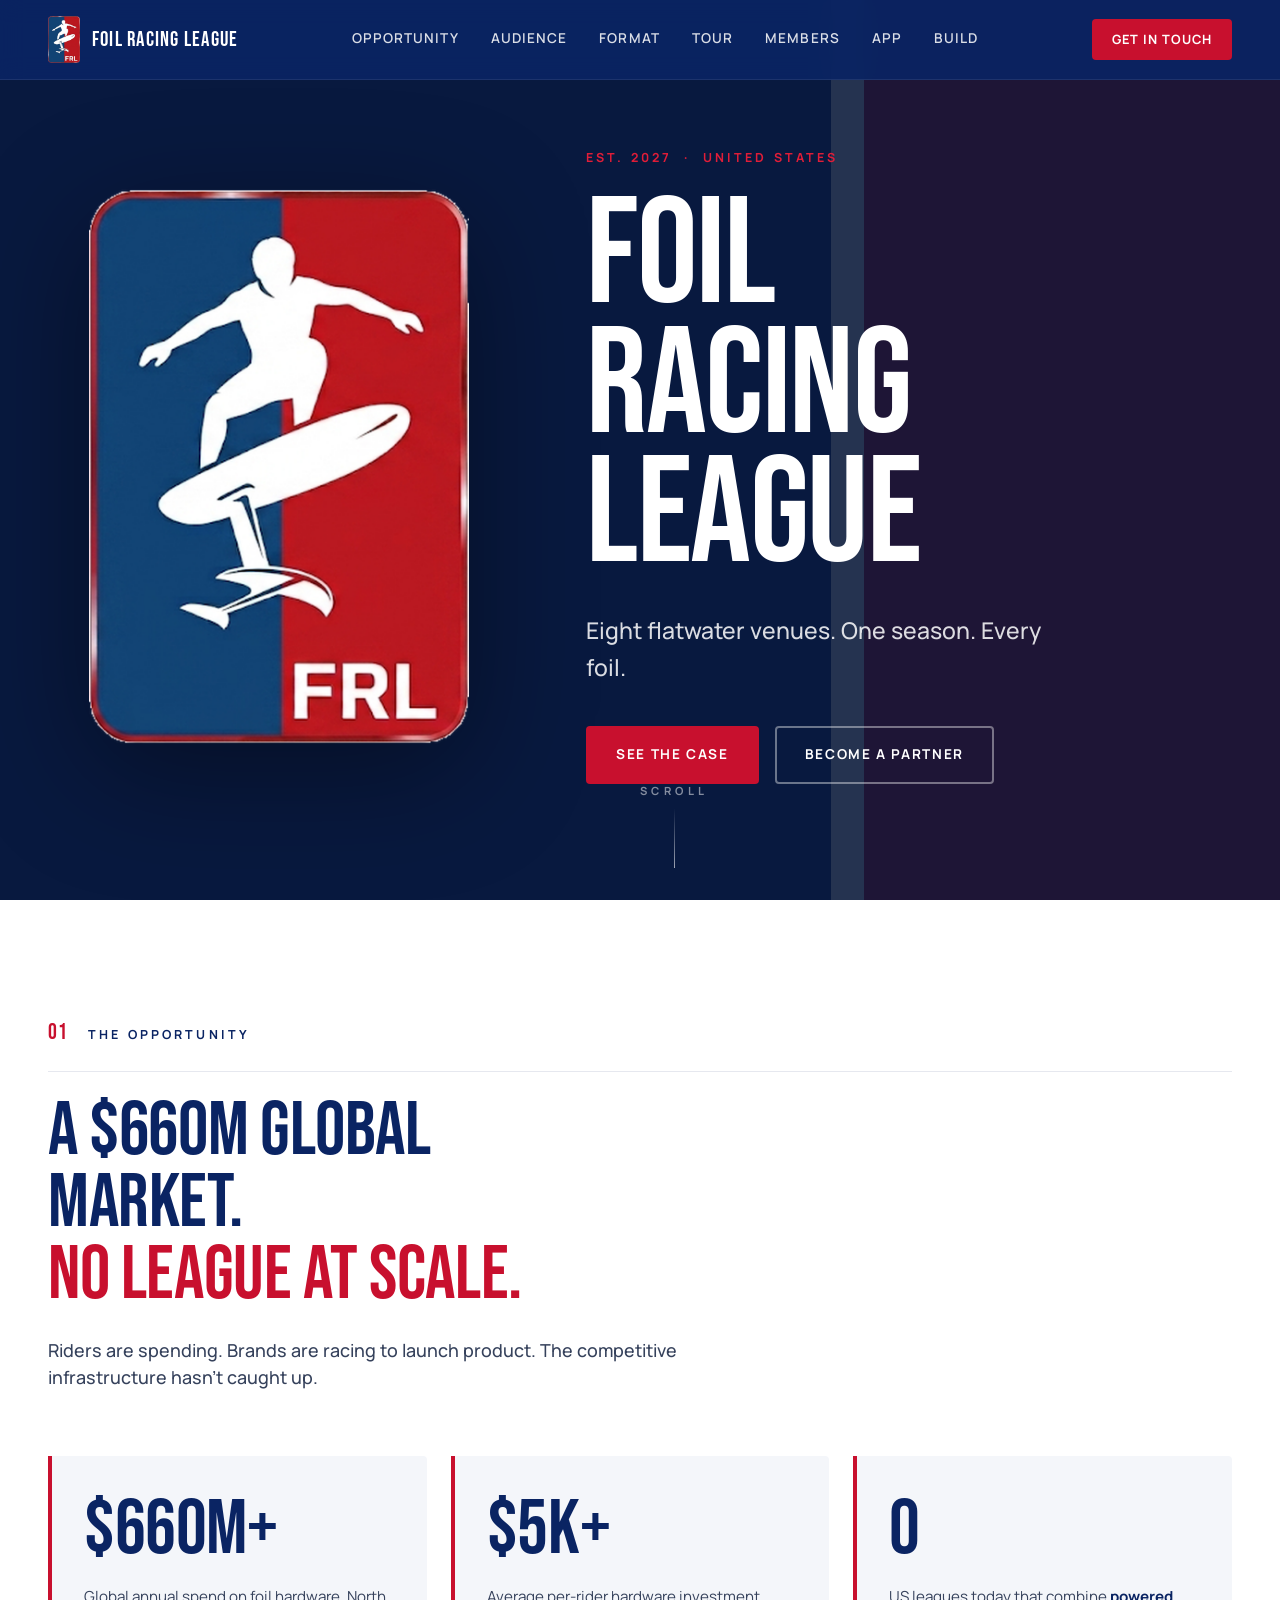
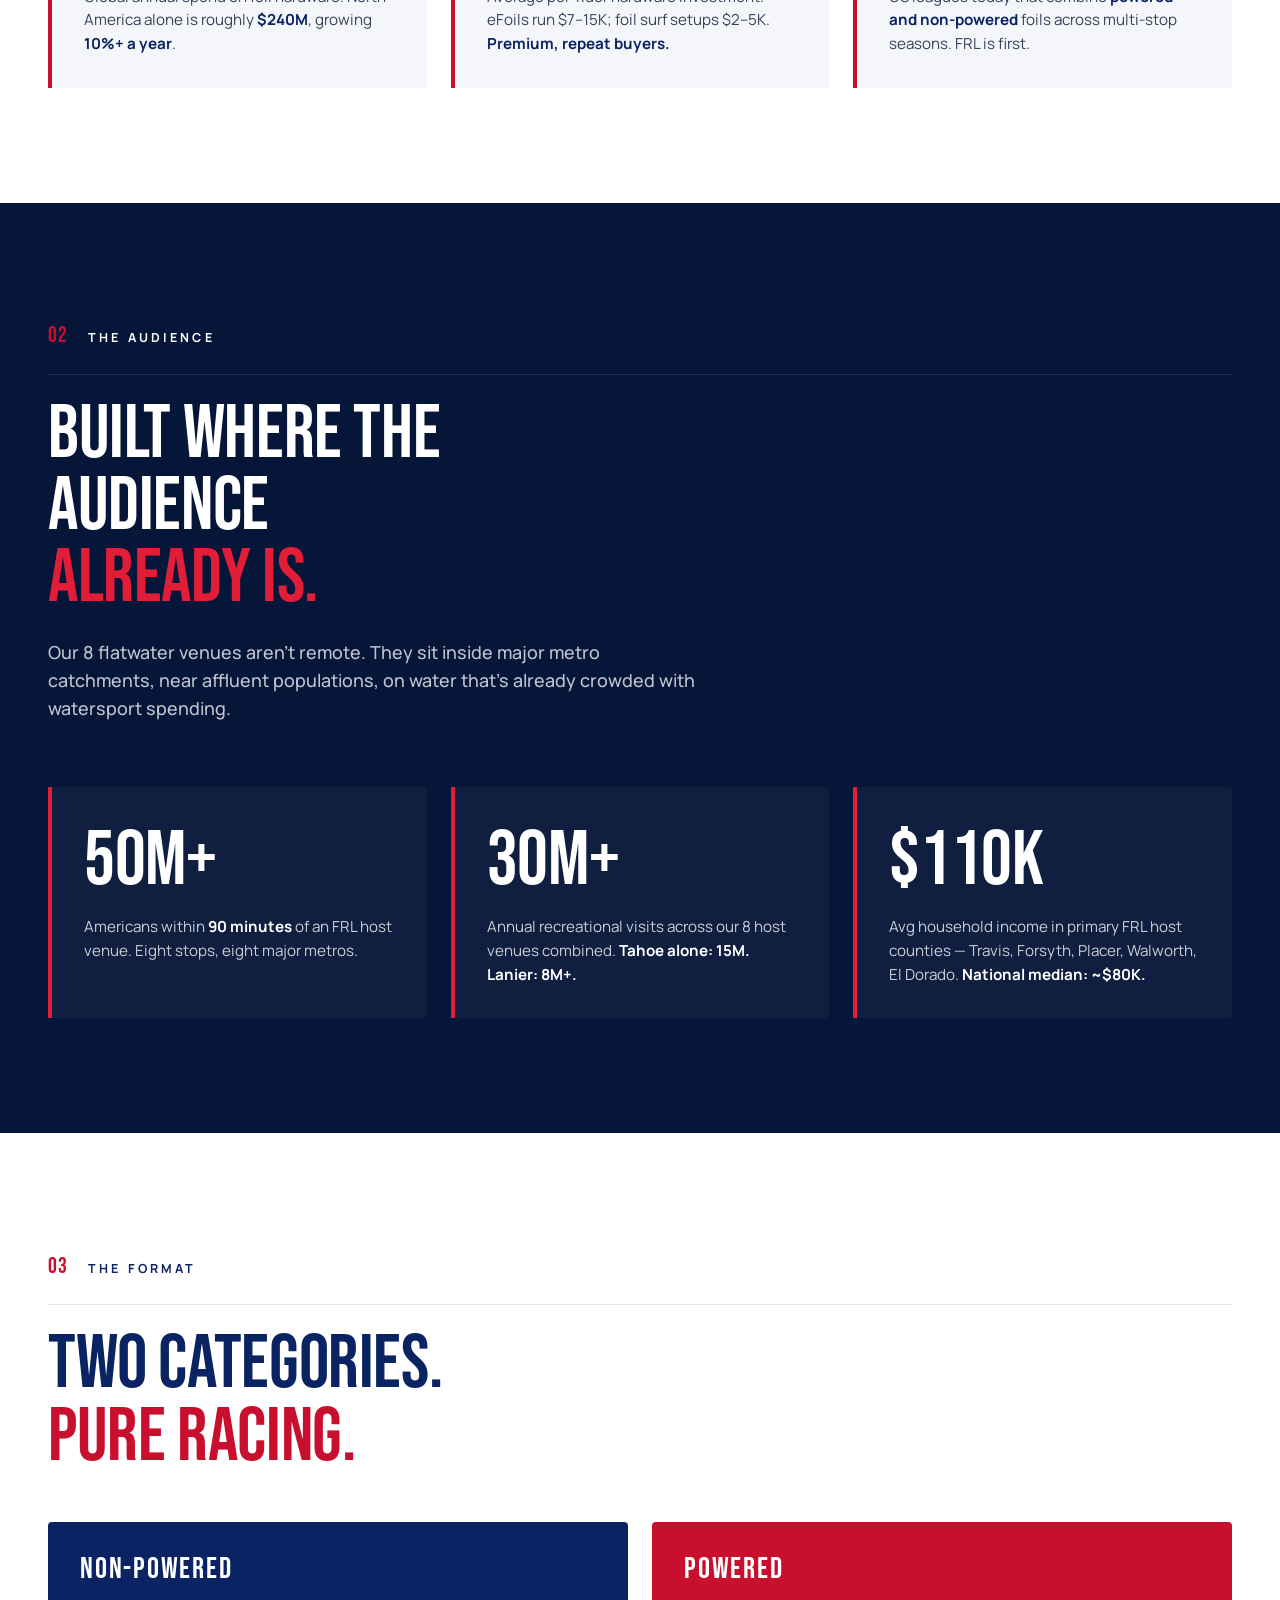
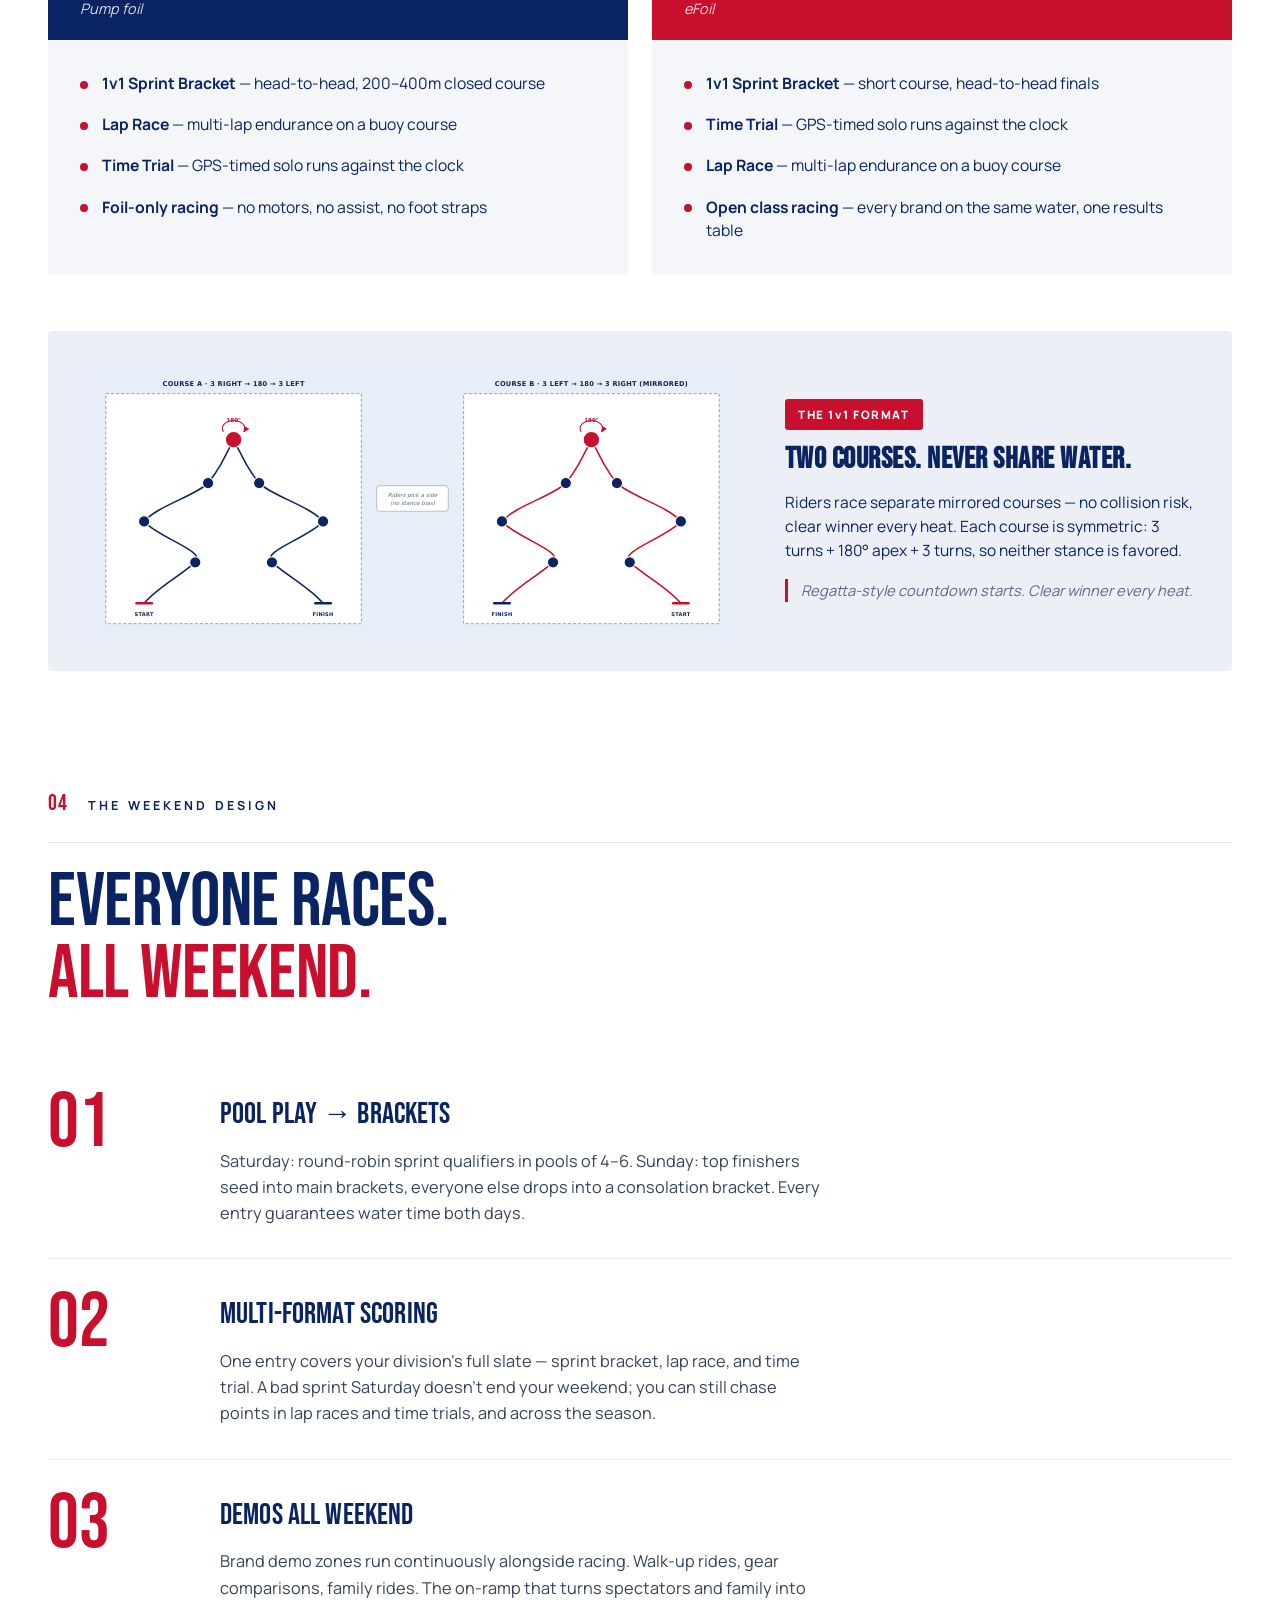
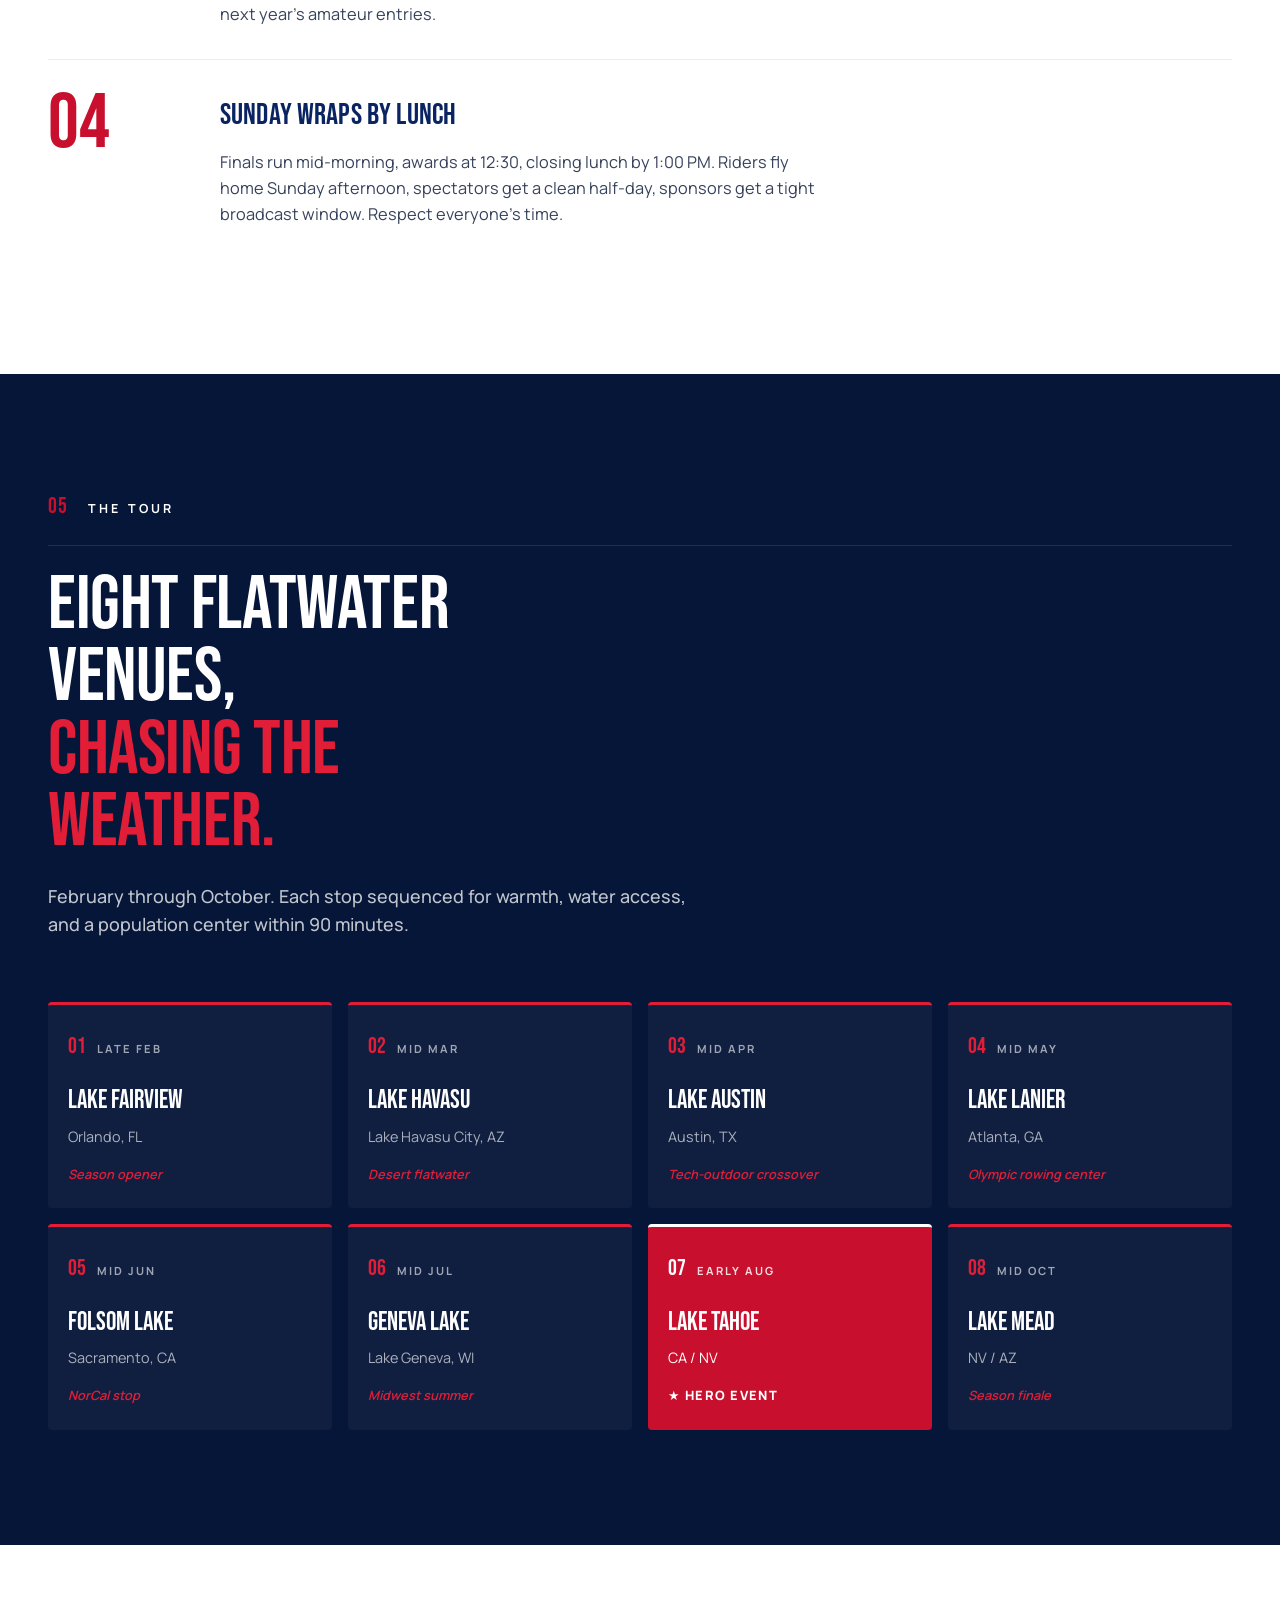
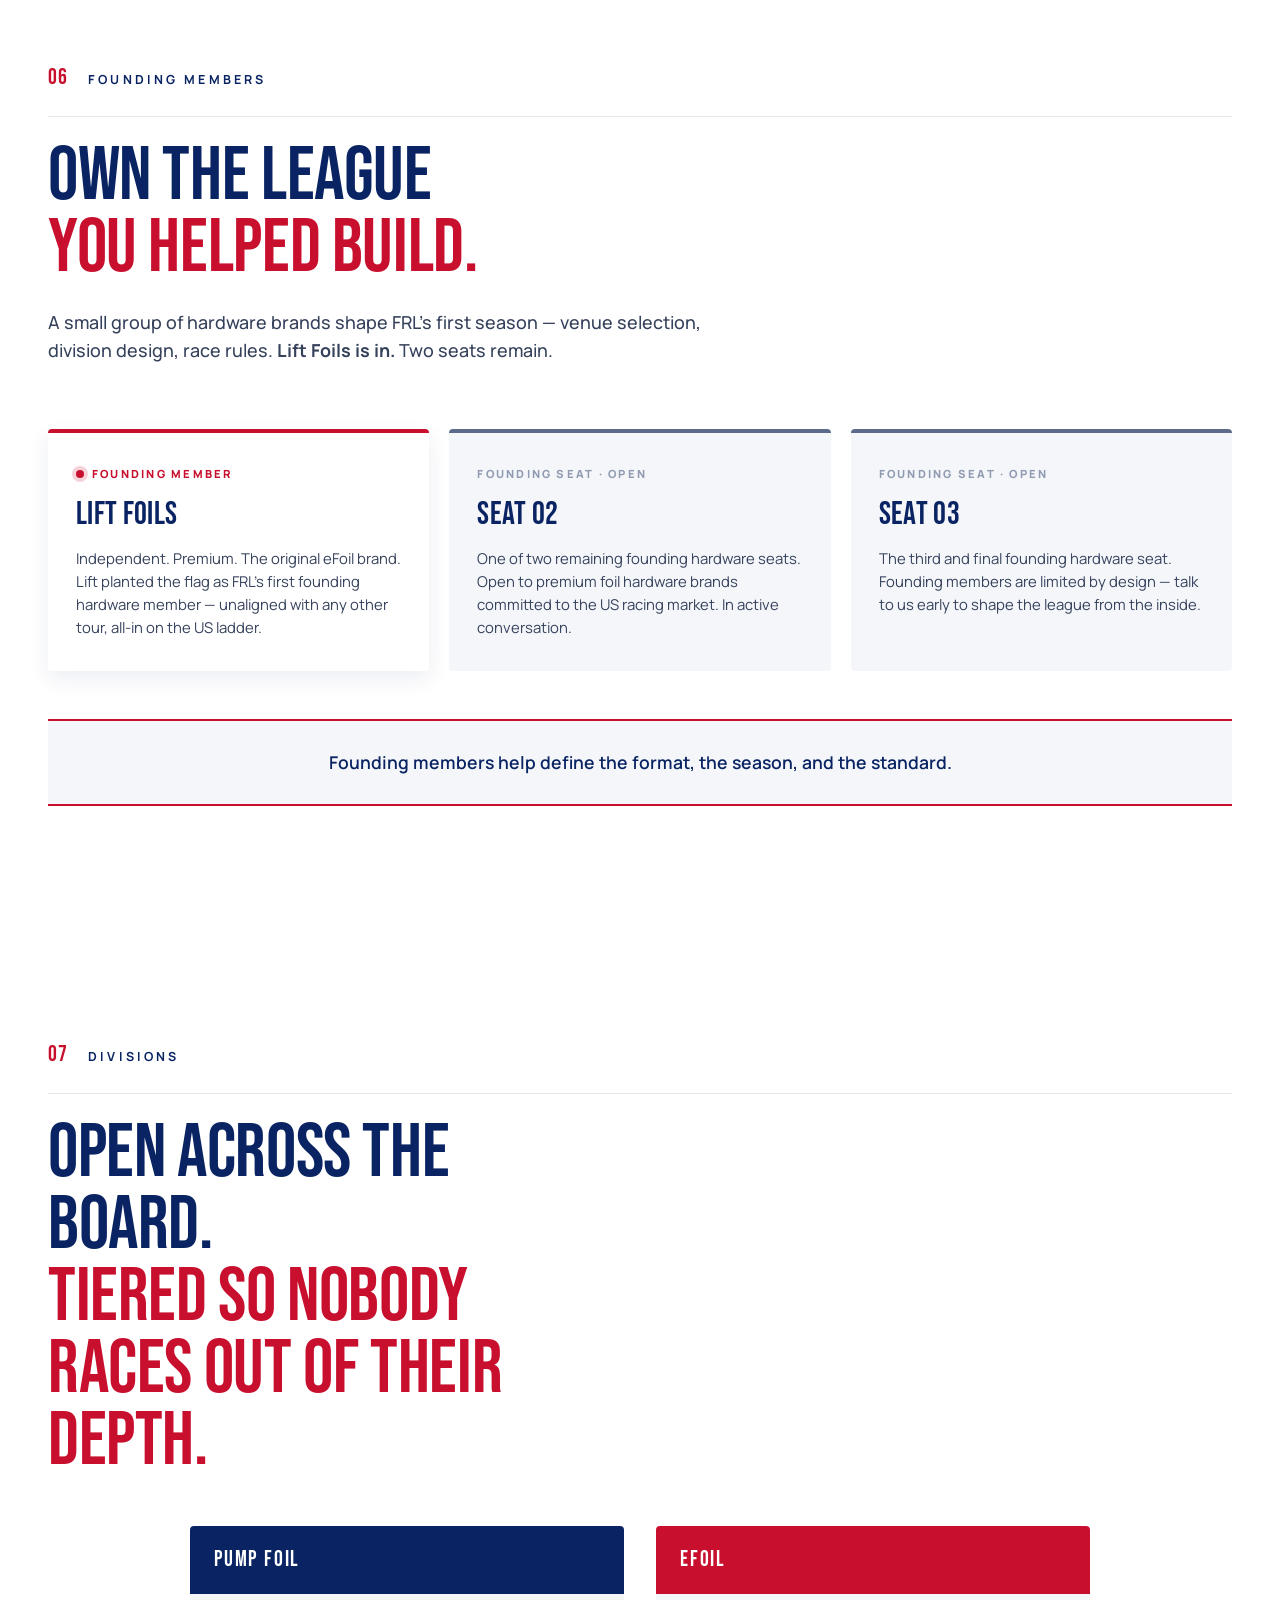
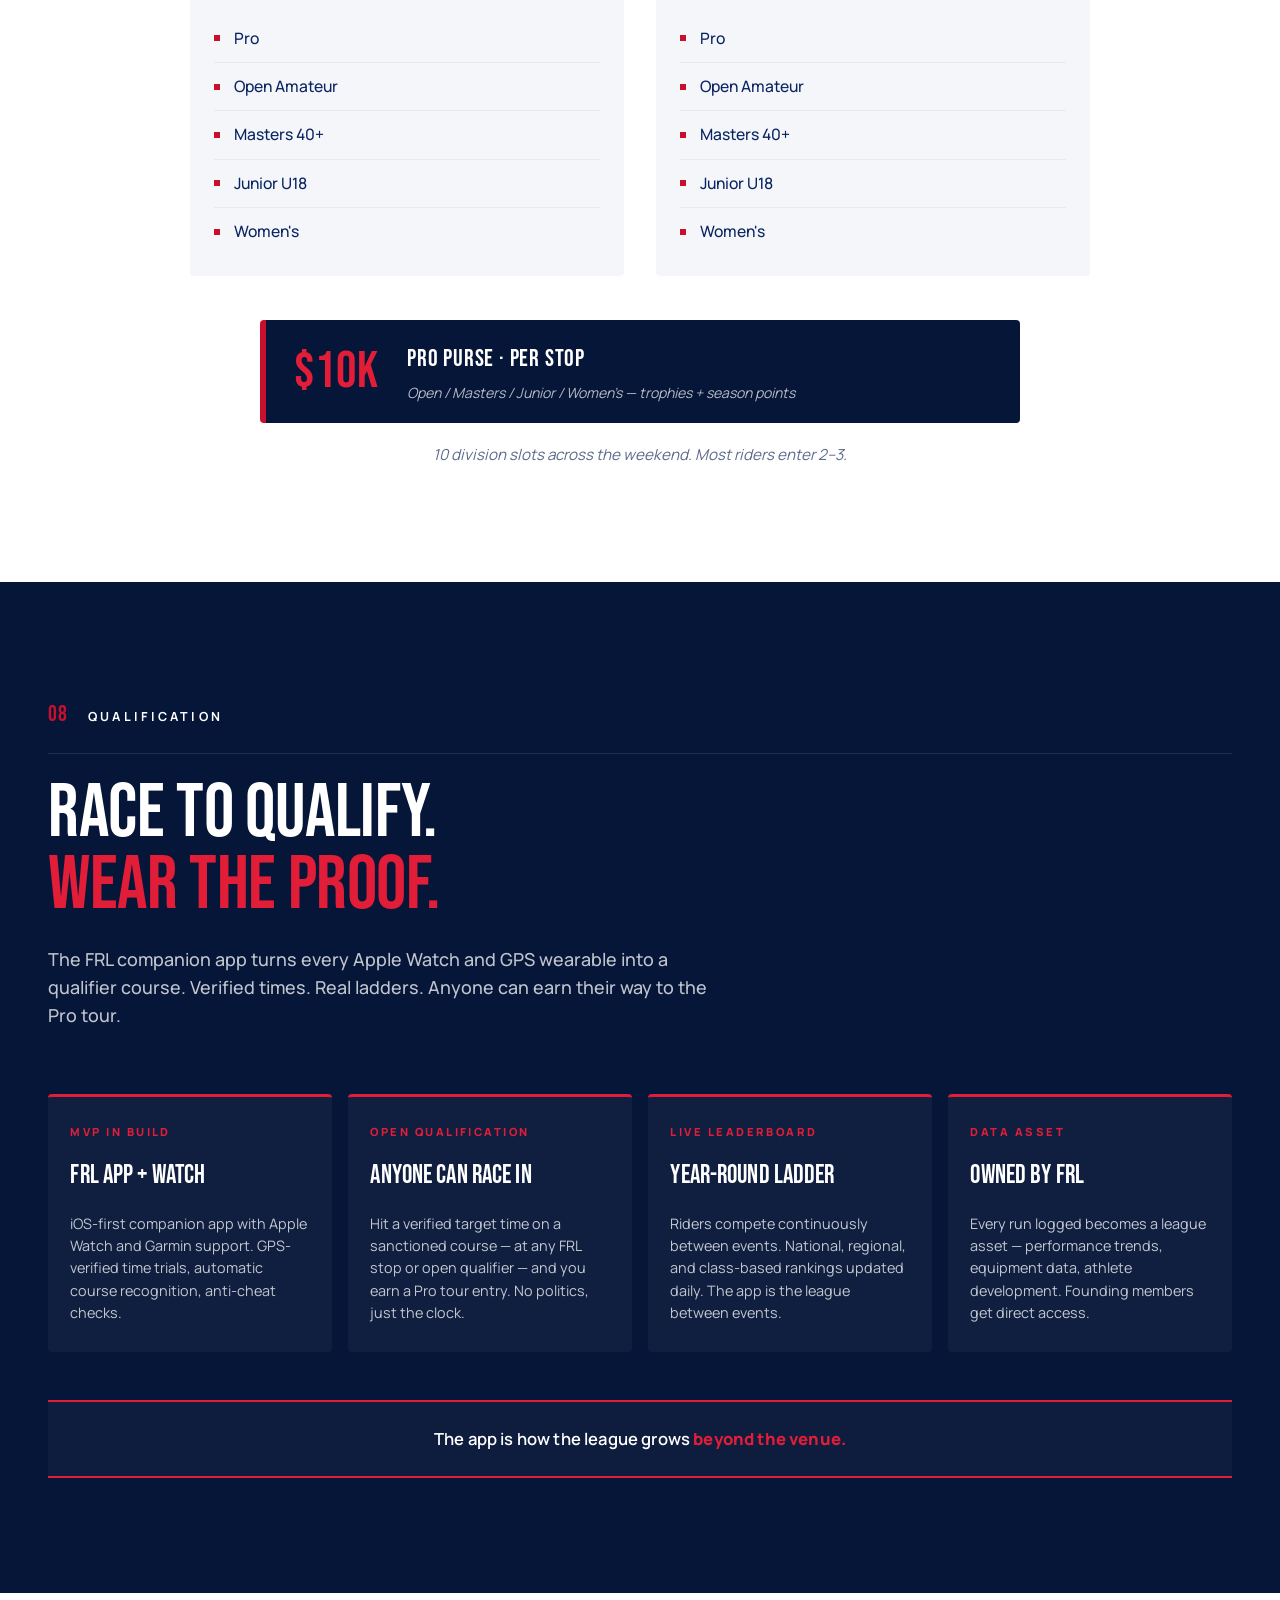
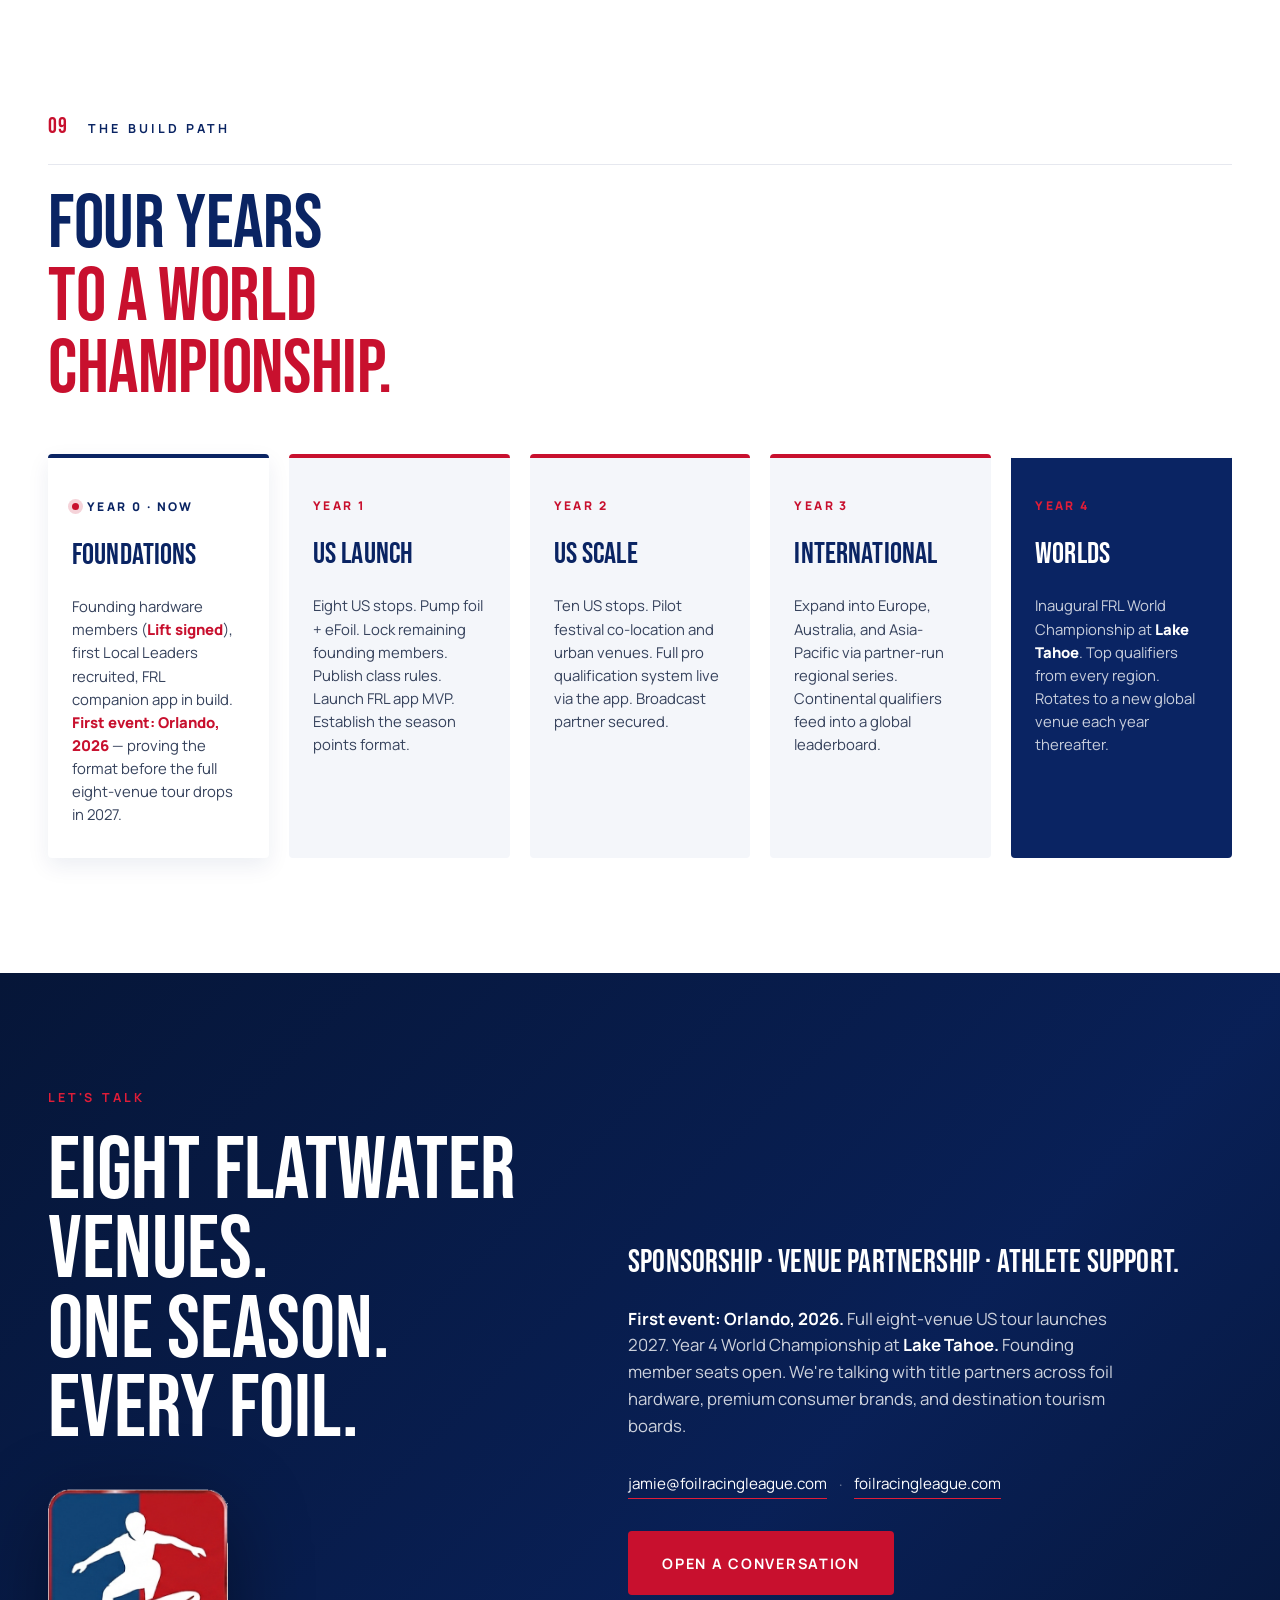
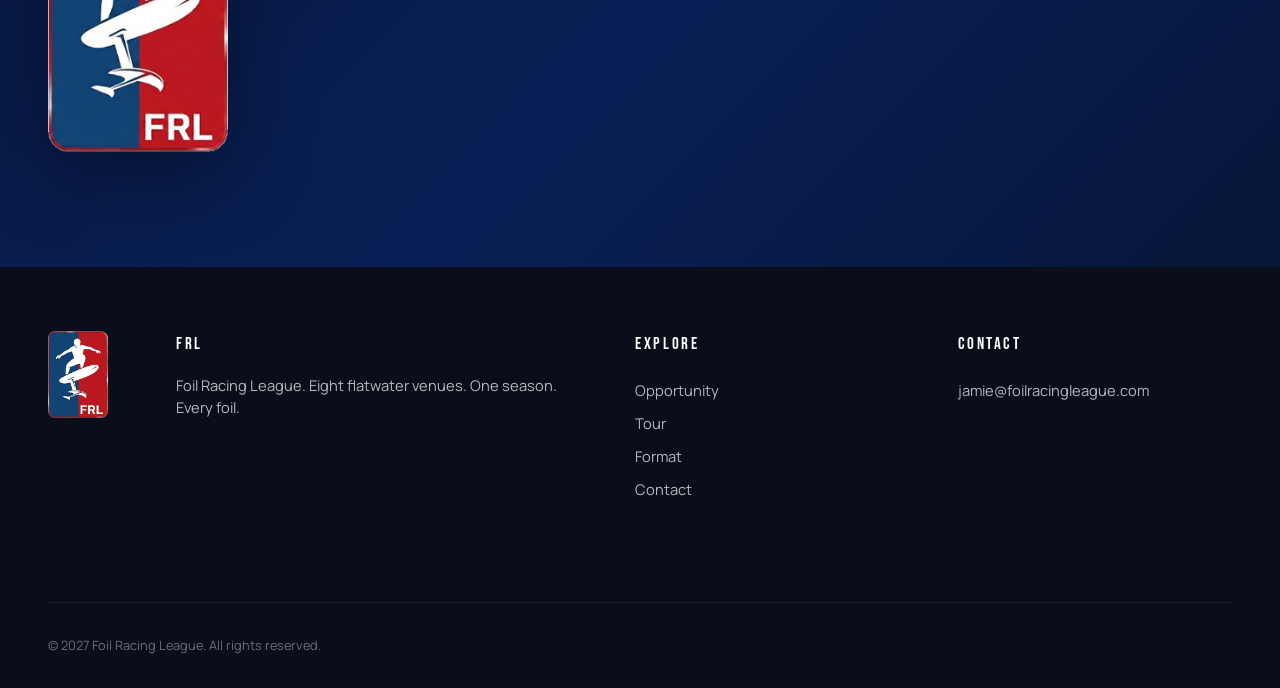
==== commit a60f5638: "changed to 2026" ====
--- a/index.html
+++ b/index.html
@@ -401,7 +401,7 @@
     </div>
 
     <p class="members__strap">
-      Founding members help define the format, the season, and the standard. <strong>The earliest yes earns the loudest signal.</strong>
+      Founding members help define the format, the season, and the standard.
     </p>
   </div>
 </section>
@@ -519,7 +519,7 @@
           YEAR 0 · NOW
         </div>
         <h3>Foundations</h3>
-        <p>League architecture, founding hardware members (<strong>Lift signed</strong>), first Local Leaders recruited, FRL companion app in build, venue permits underway. Scouting the established field in 2026 ahead of launch.</p>
+        <p>Founding hardware members (<strong>Lift signed</strong>), first Local Leaders recruited, FRL companion app in build. <strong>First event: Orlando, 2026</strong> — proving the format before the full eight-venue tour drops in 2027.</p>
       </article>
       <article class="build-card reveal">
         <div class="build-card__year">YEAR 1</div>
@@ -561,7 +561,7 @@
     <div class="contact__right">
       <h3 class="contact__sub">Sponsorship · Venue partnership · Athlete support.</h3>
       <p class="contact__body">
-        <strong>Year 1 launches 2027.</strong> Year 4 World Championship at <strong>Lake Tahoe.</strong> Founding member seats open. We're talking with title partners across foil hardware, premium consumer brands, and destination tourism boards.
+        <strong>First event: Orlando, 2026.</strong> Full eight-venue US tour launches 2027. Year 4 World Championship at <strong>Lake Tahoe.</strong> Founding member seats open. We're talking with title partners across foil hardware, premium consumer brands, and destination tourism boards.
       </p>
       <div class="contact__details">
         <a class="contact__email" href="mailto:jamie@foilracingleague.com">jamie@foilracingleague.com</a>
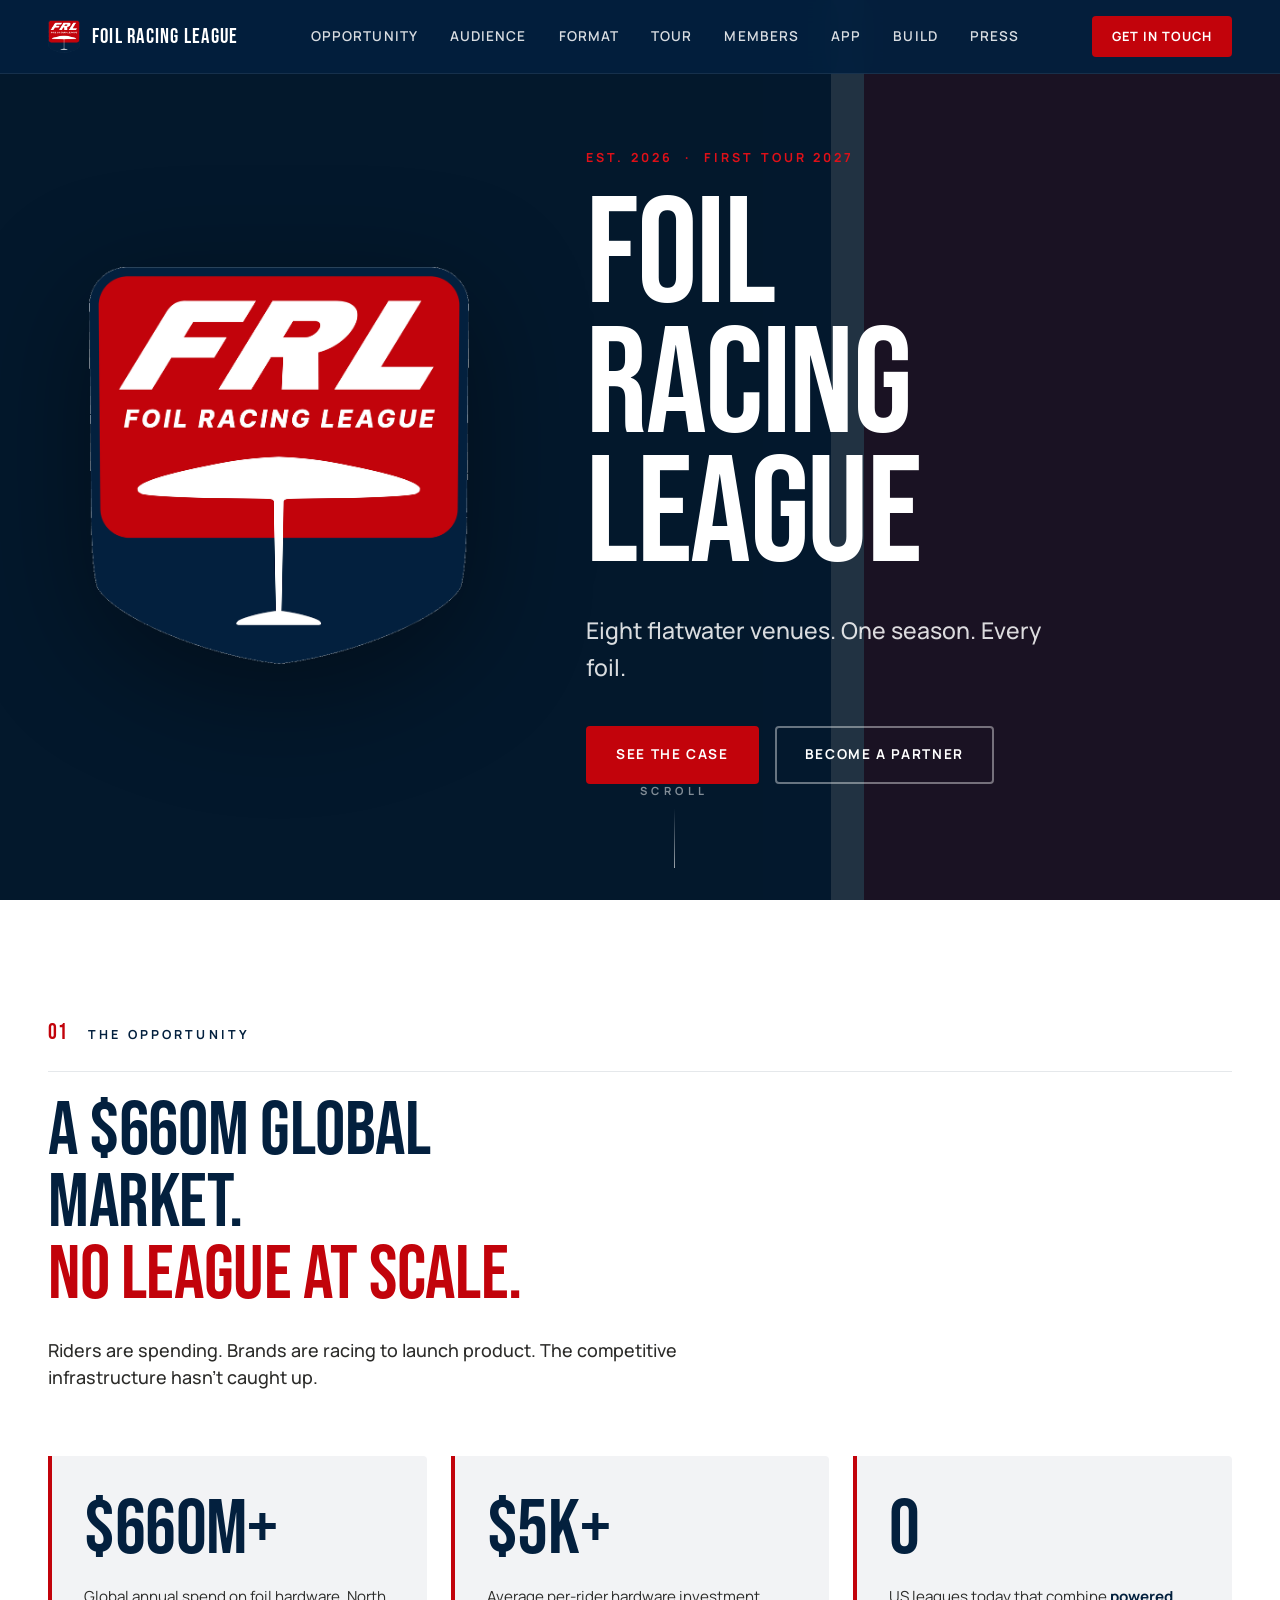
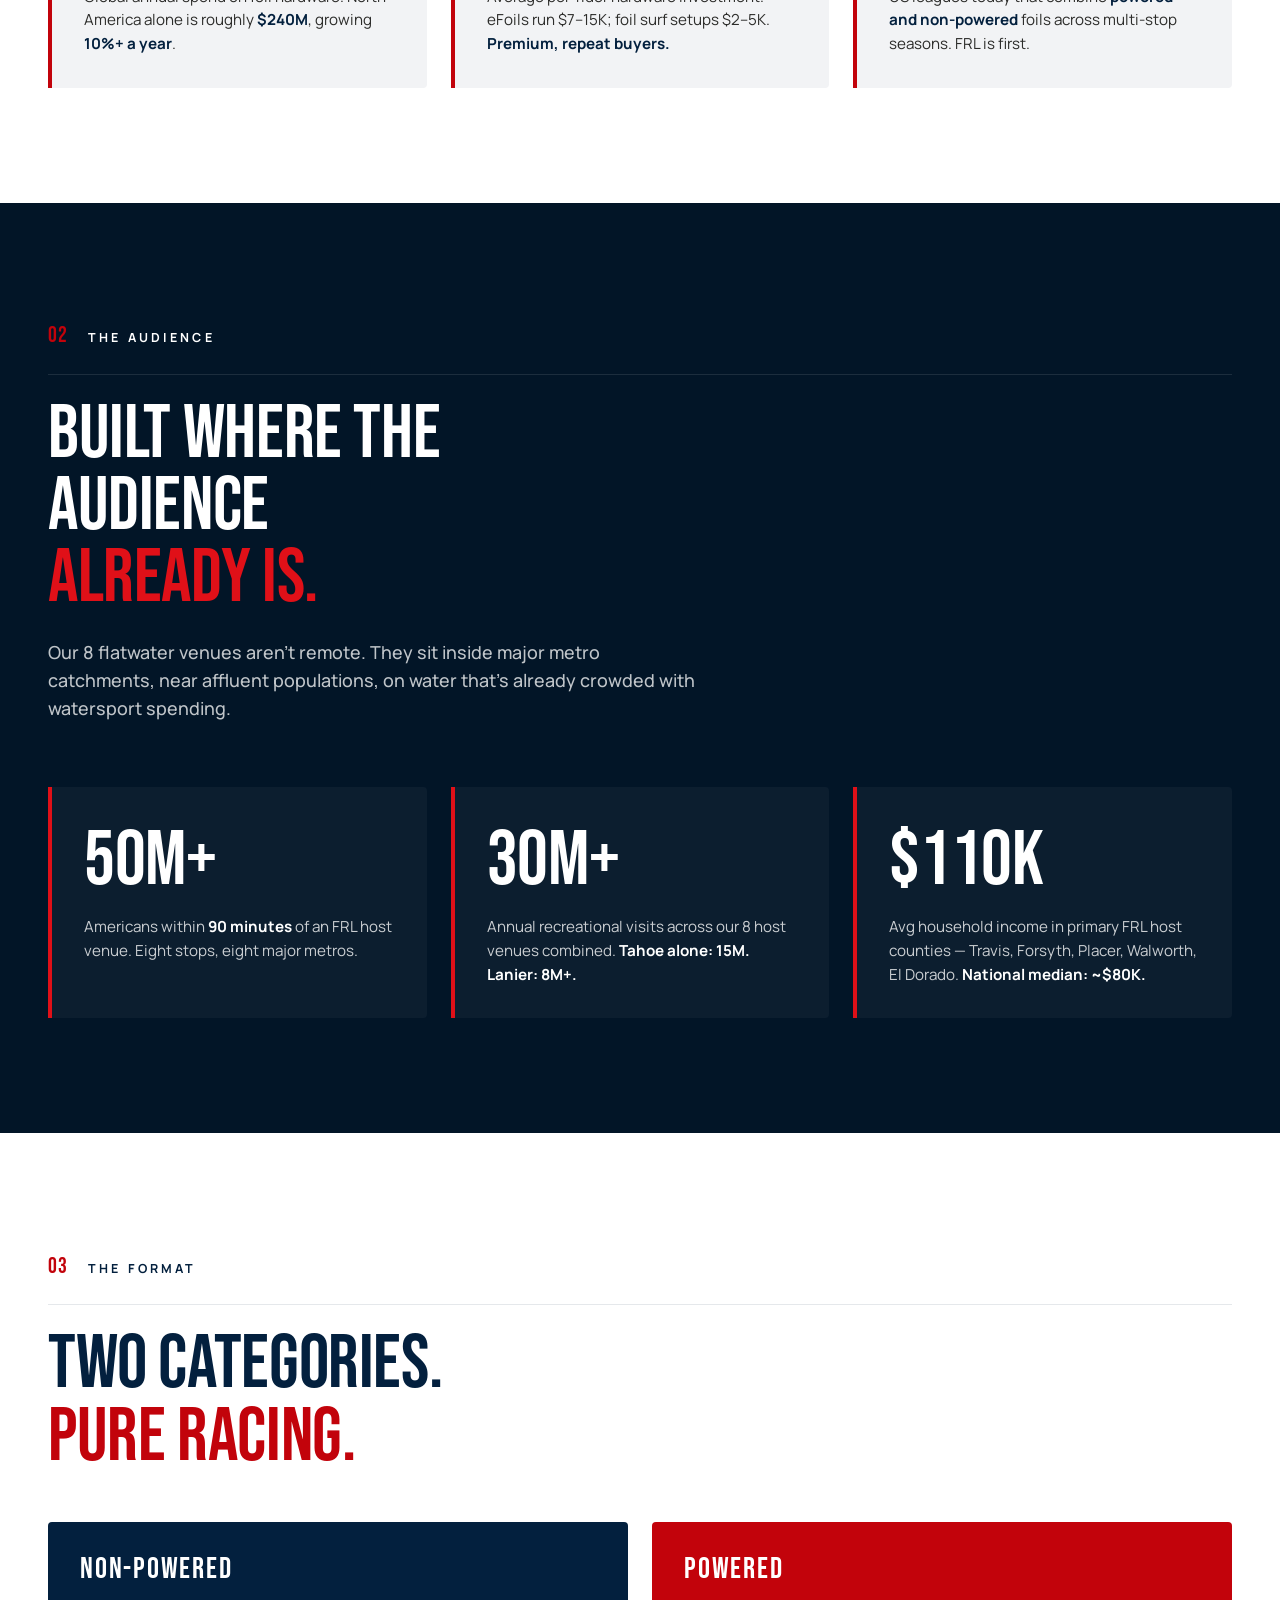
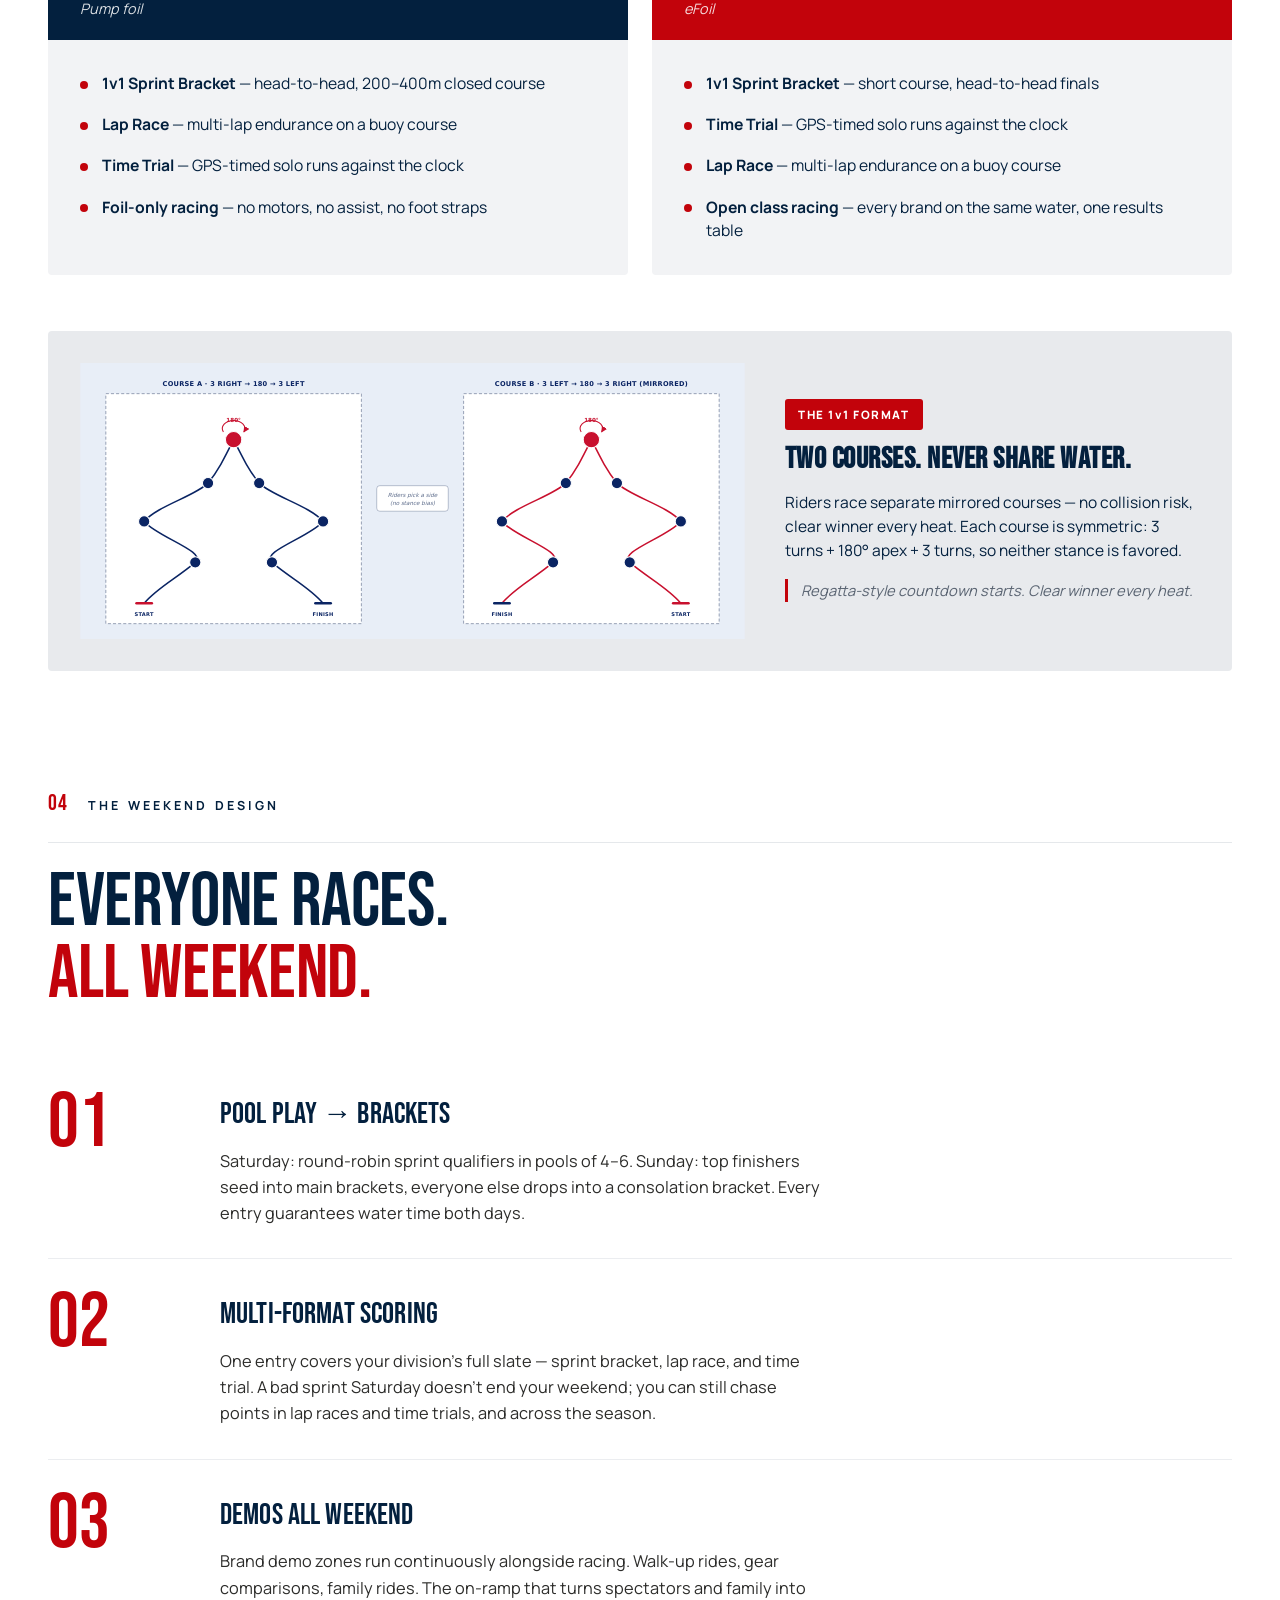
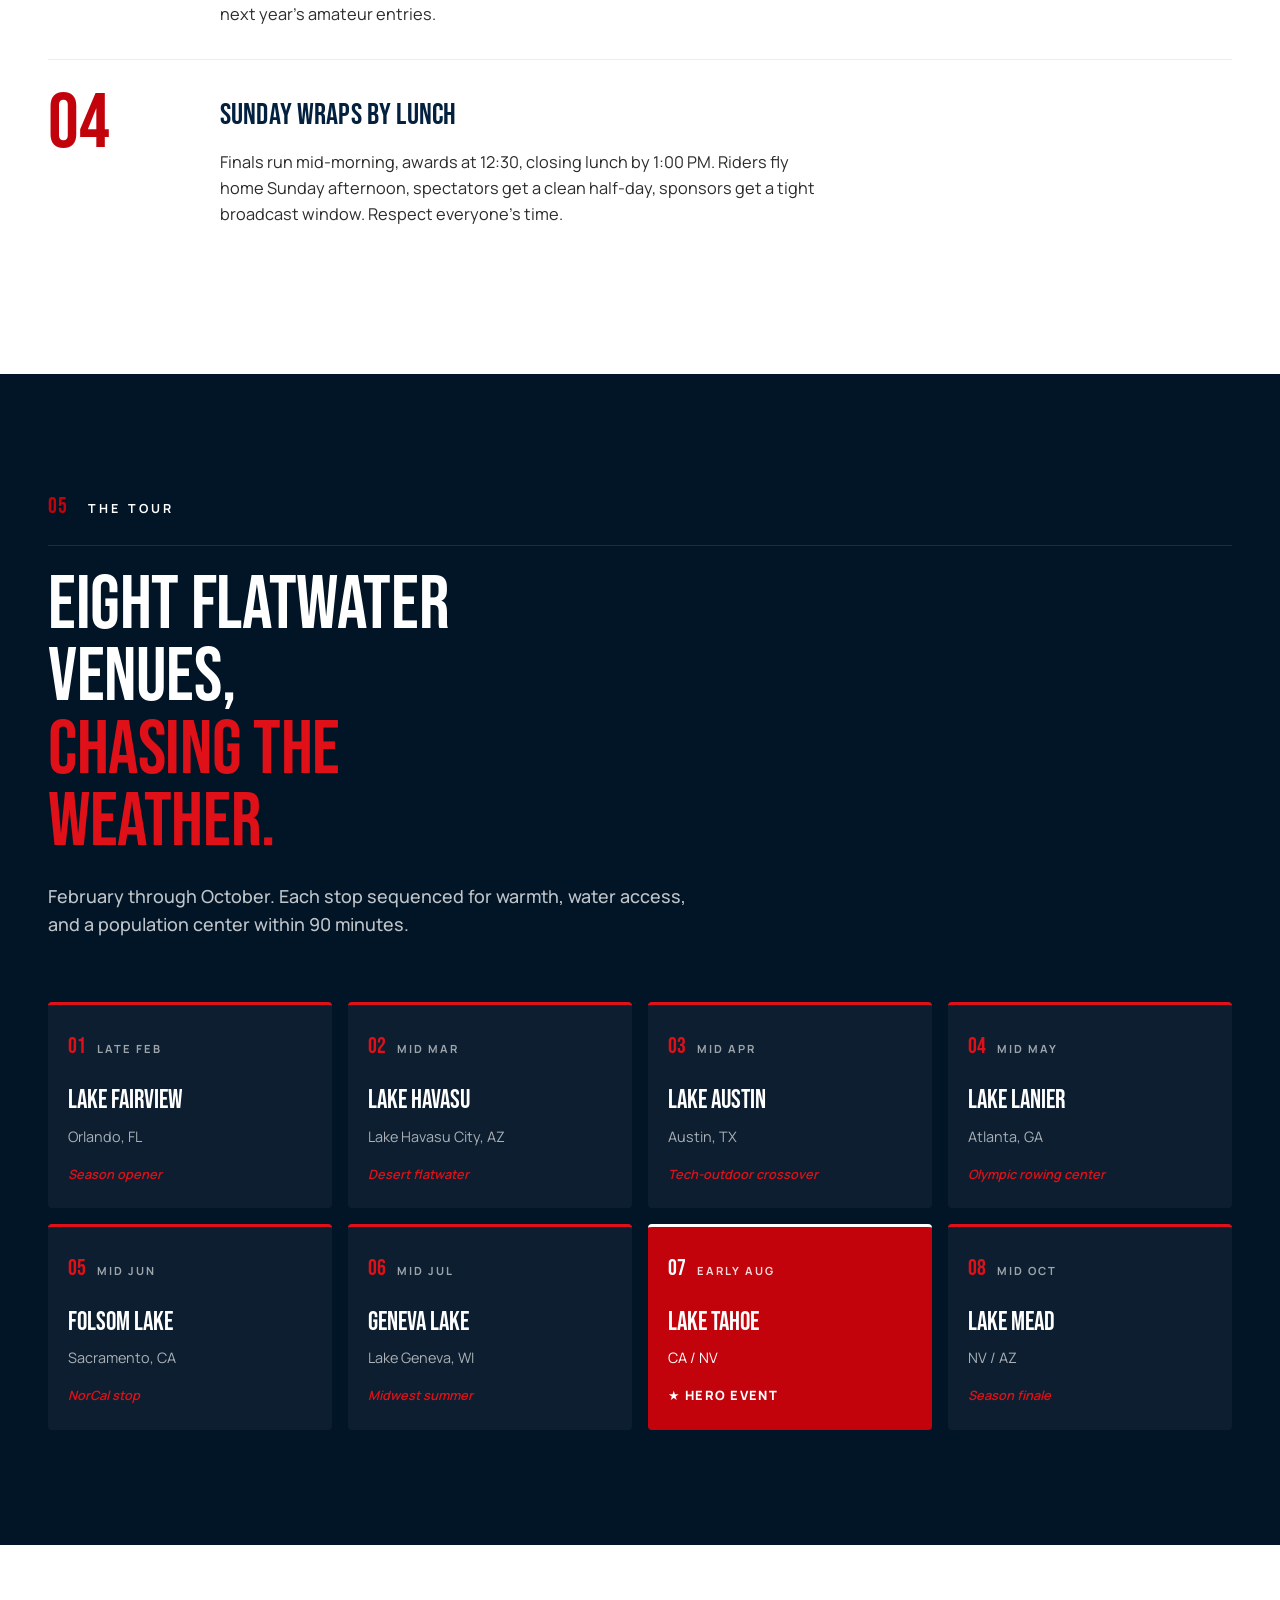
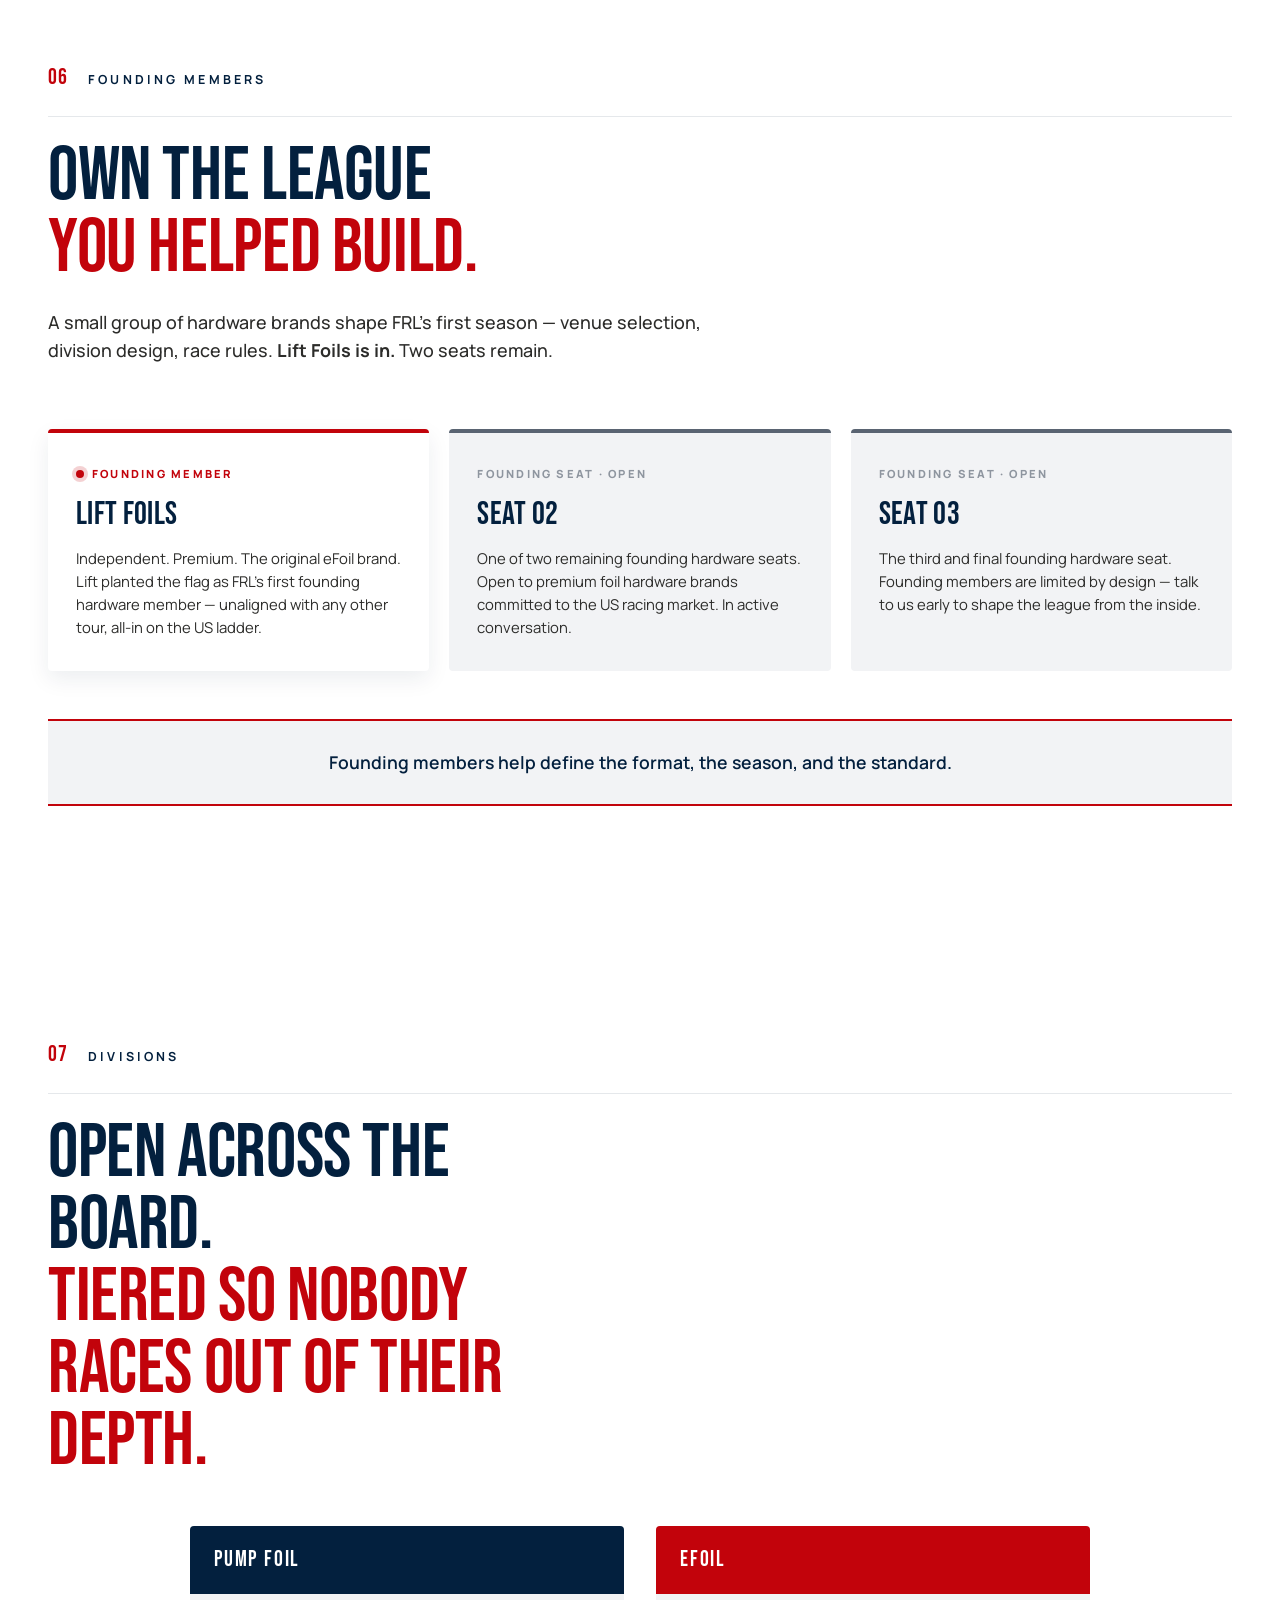
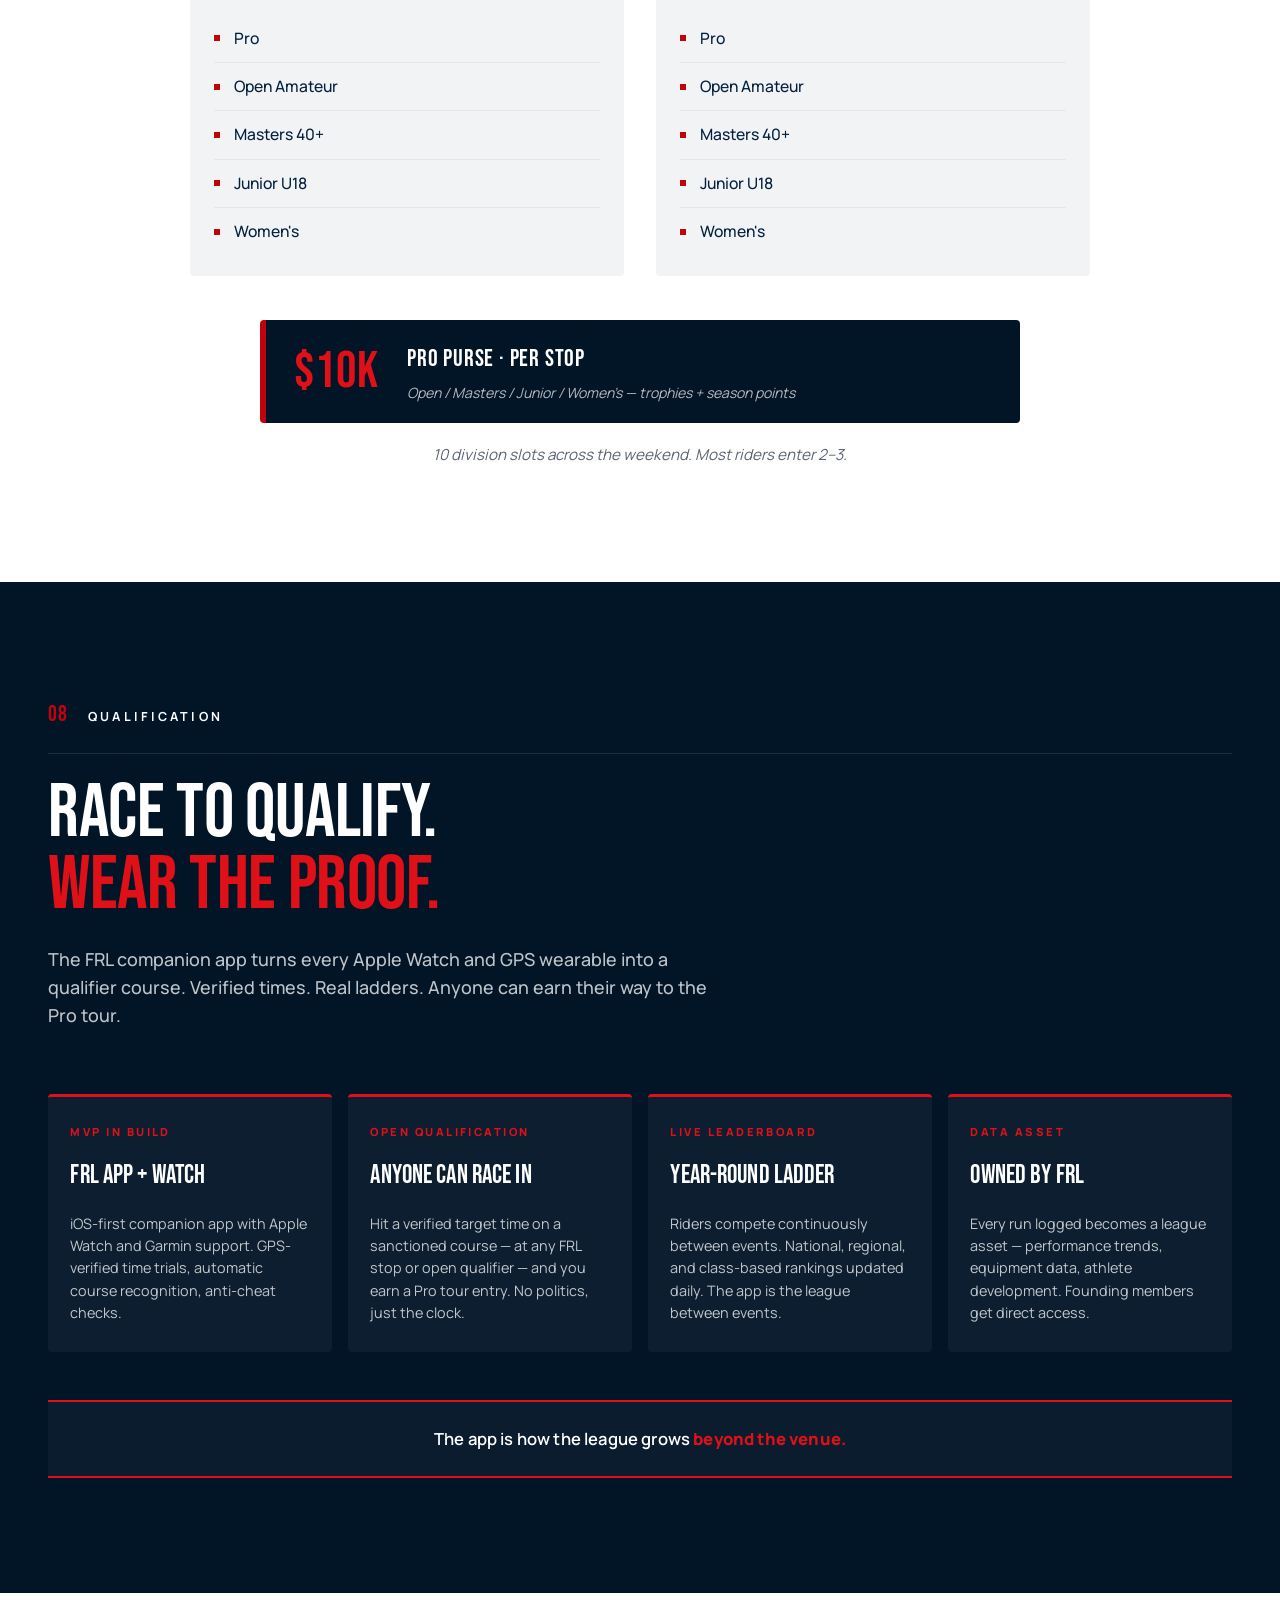
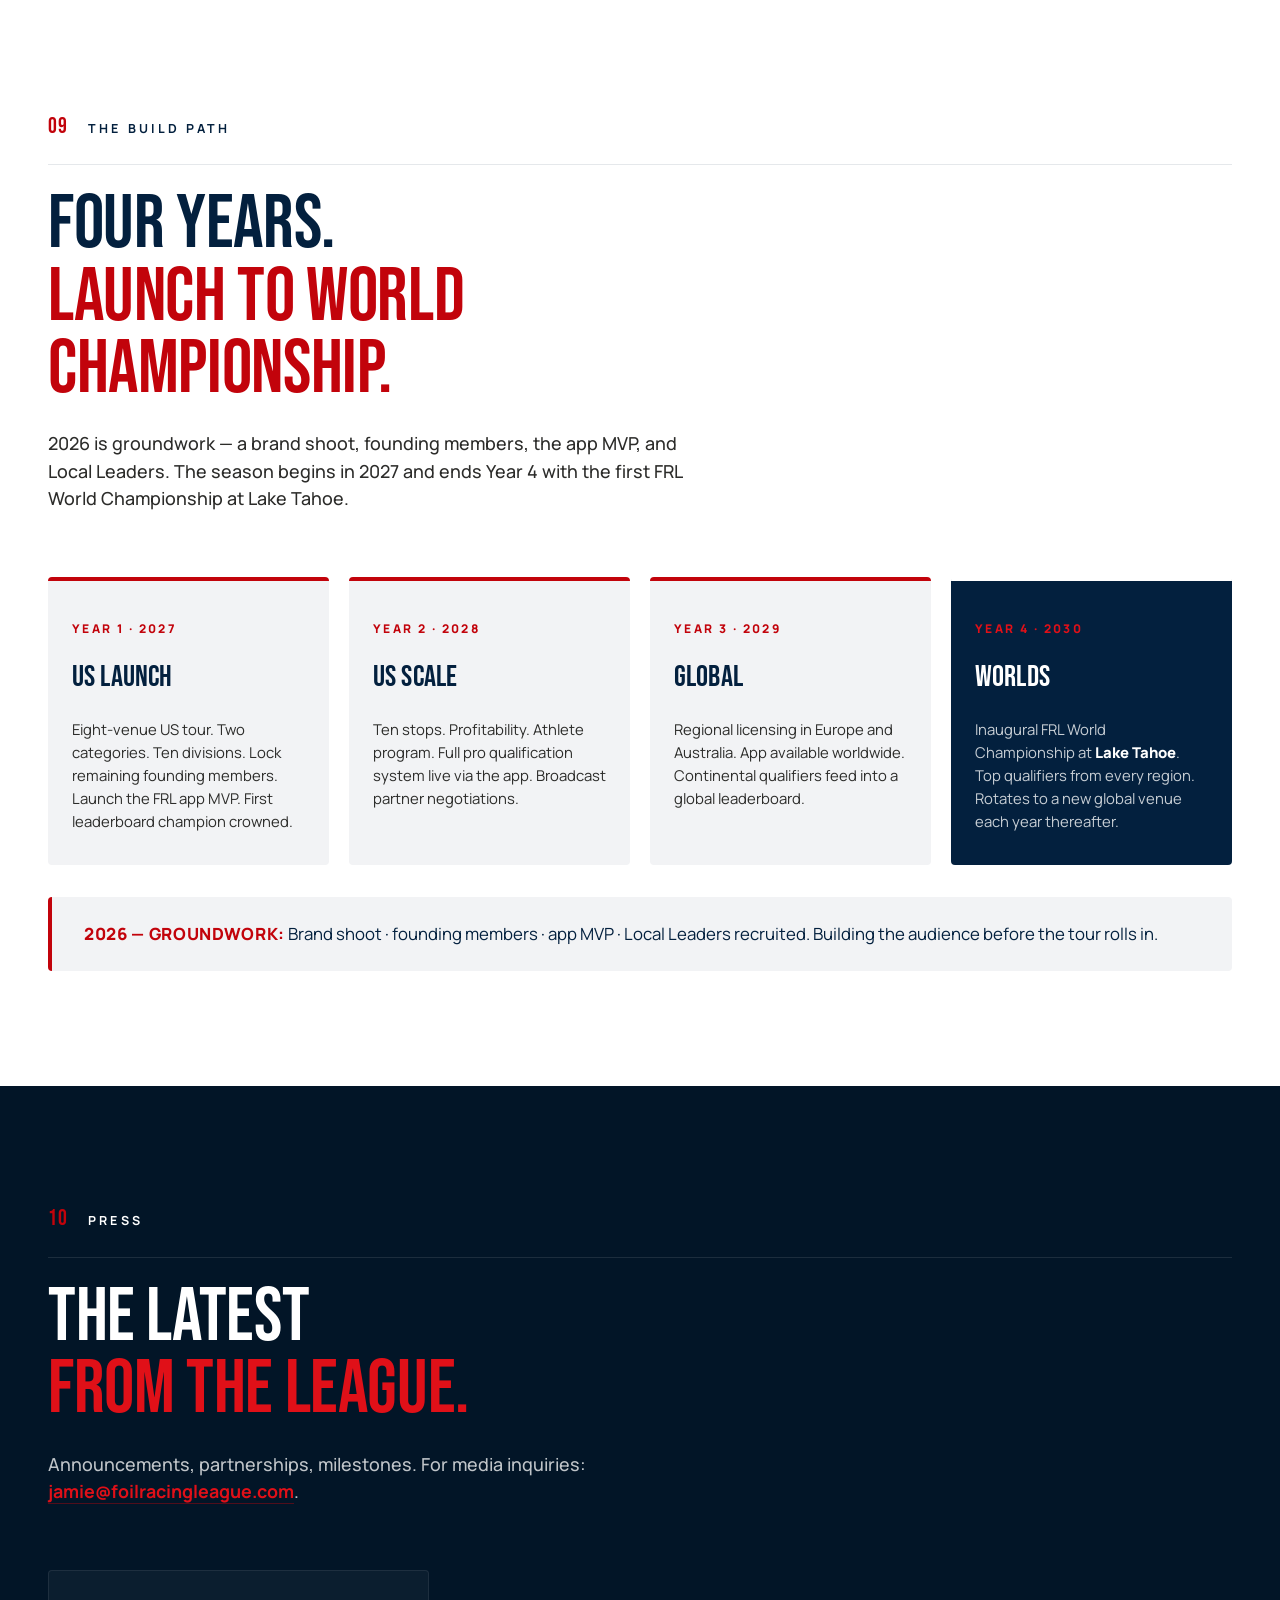
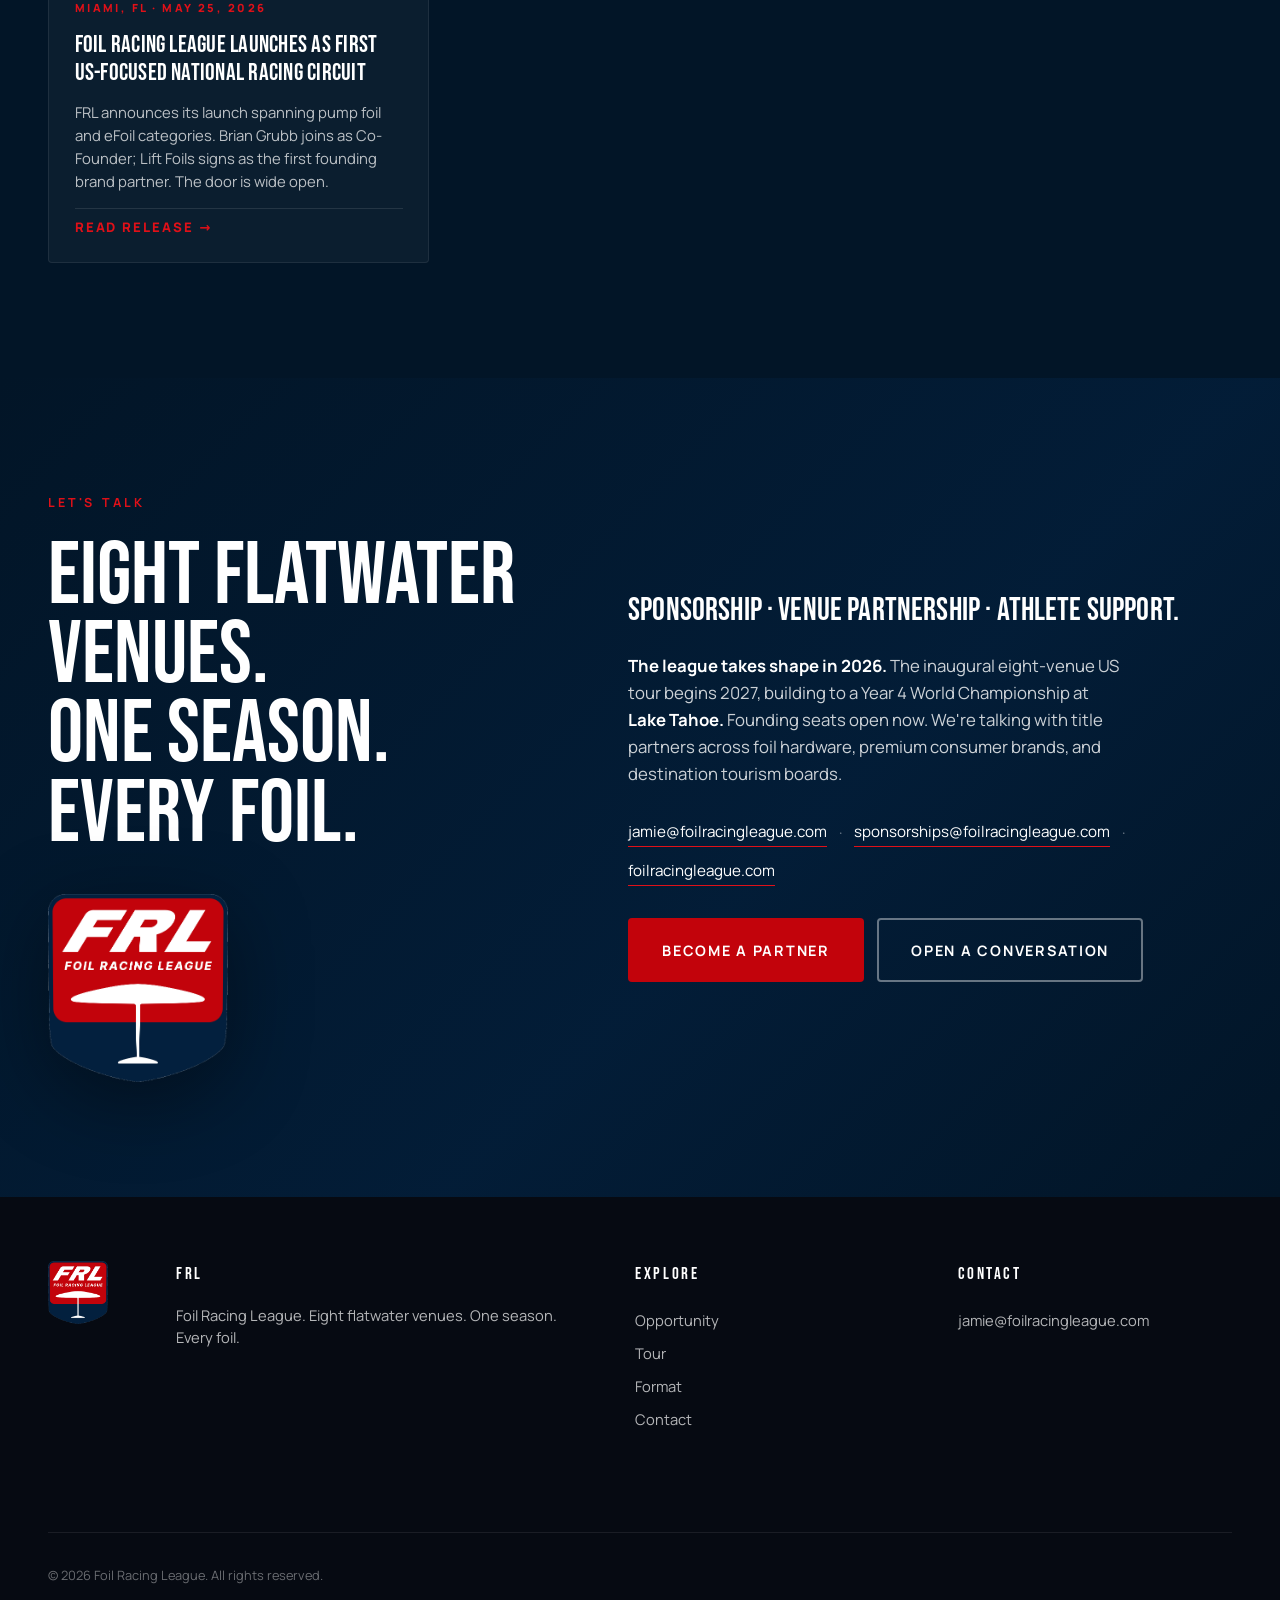
==== commit 20ca93b4: "Add files via upload" ====
--- a/index.html
+++ b/index.html
@@ -63,6 +63,7 @@
     <a href="#members">Members</a>
     <a href="#qualification">App</a>
     <a href="#build">Build</a>
+    <a href="#press">Press</a>
   </nav>
   <a class="nav__cta" href="#contact">Get in touch</a>
   <button class="nav__menu-btn" id="menuBtn" aria-label="Open menu">
@@ -83,7 +84,7 @@
       <img src="assets/frl-logo.png" alt="Foil Racing League shield" class="hero__badge">
     </div>
     <div class="hero__copy">
-      <div class="kicker">EST. 2027 &nbsp;·&nbsp; UNITED STATES</div>
+      <div class="kicker">EST. 2026 &nbsp;·&nbsp; FIRST TOUR 2027</div>
       <h1 class="hero__title">
         FOIL<br>RACING<br>LEAGUE
       </h1>
@@ -508,41 +509,66 @@
       <div class="section__label">THE BUILD PATH</div>
     </div>
     <h2 class="section__title">
-      Four years<br>
-      <span class="accent">to a world championship.</span>
-    </h2>
-
-    <div class="build-grid build-grid--five">
-      <article class="build-card build-card--now reveal">
-        <div class="build-card__year">
-          <span class="build-card__now-dot"></span>
-          YEAR 0 · NOW
-        </div>
-        <h3>Foundations</h3>
-        <p>Founding hardware members (<strong>Lift signed</strong>), first Local Leaders recruited, FRL companion app in build. <strong>First event: Orlando, 2026</strong> — proving the format before the full eight-venue tour drops in 2027.</p>
-      </article>
+      Four years.<br>
+      <span class="accent">Launch to world championship.</span>
+    </h2>
+    <p class="section__lede">
+      2026 is groundwork — a brand shoot, founding members, the app MVP, and Local Leaders. The season begins in 2027 and ends Year 4 with the first FRL World Championship at Lake Tahoe.
+    </p>
+
+    <div class="build-grid">
       <article class="build-card reveal">
-        <div class="build-card__year">YEAR 1</div>
+        <div class="build-card__year">YEAR 1 · 2027</div>
         <h3>US launch</h3>
-        <p>Eight US stops. Pump foil + eFoil. Lock remaining founding members. Publish class rules. Launch FRL app MVP. Establish the season points format.</p>
+        <p>Eight-venue US tour. Two categories. Ten divisions. Lock remaining founding members. Launch the FRL app MVP. First leaderboard champion crowned.</p>
       </article>
       <article class="build-card reveal">
-        <div class="build-card__year">YEAR 2</div>
+        <div class="build-card__year">YEAR 2 · 2028</div>
         <h3>US scale</h3>
-        <p>Ten US stops. Pilot festival co-location and urban venues. Full pro qualification system live via the app. Broadcast partner secured.</p>
+        <p>Ten stops. Profitability. Athlete program. Full pro qualification system live via the app. Broadcast partner negotiations.</p>
       </article>
       <article class="build-card reveal">
-        <div class="build-card__year">YEAR 3</div>
-        <h3>International</h3>
-        <p>Expand into Europe, Australia, and Asia-Pacific via partner-run regional series. Continental qualifiers feed into a global leaderboard.</p>
+        <div class="build-card__year">YEAR 3 · 2029</div>
+        <h3>Global</h3>
+        <p>Regional licensing in Europe and Australia. App available worldwide. Continental qualifiers feed into a global leaderboard.</p>
       </article>
       <article class="build-card build-card--hero reveal">
-        <div class="build-card__year">YEAR 4</div>
+        <div class="build-card__year">YEAR 4 · 2030</div>
         <h3>Worlds</h3>
         <p>Inaugural FRL World Championship at <strong>Lake Tahoe</strong>. Top qualifiers from every region. Rotates to a new global venue each year thereafter.</p>
       </article>
     </div>
 
+    <p class="build__groundwork">
+      <strong>2026 — GROUNDWORK:</strong> Brand shoot · founding members · app MVP · Local Leaders recruited. Building the audience before the tour rolls in.
+    </p>
+
+  </div>
+</section>
+
+<!-- ============ PRESS ============ -->
+<section class="section section--dark" id="press">
+  <div class="section__container">
+    <div class="section__head">
+      <div class="section__num">10</div>
+      <div class="section__label">PRESS</div>
+    </div>
+    <h2 class="section__title">
+      The latest<br>
+      <span class="accent accent--red">from the league.</span>
+    </h2>
+    <p class="section__lede">
+      Announcements, partnerships, milestones. For media inquiries: <a class="press-inquiries" href="mailto:jamie@foilracingleague.com">jamie@foilracingleague.com</a>.
+    </p>
+
+    <div class="press-grid">
+      <article class="press-card reveal">
+        <div class="press-card__dateline">MIAMI, FL · MAY 25, 2026</div>
+        <h3 class="press-card__title">Foil Racing League launches as first US-focused national racing circuit</h3>
+        <p class="press-card__excerpt">FRL announces its launch spanning pump foil and eFoil categories. Brian Grubb joins as Co-Founder; Lift Foils signs as the first founding brand partner. The door is wide open.</p>
+        <a class="press-card__link" href="press/2026-05-25-frl-launches.html">Read release →</a>
+      </article>
+    </div>
   </div>
 </section>
 
@@ -561,14 +587,19 @@
     <div class="contact__right">
       <h3 class="contact__sub">Sponsorship · Venue partnership · Athlete support.</h3>
       <p class="contact__body">
-        <strong>First event: Orlando, 2026.</strong> Full eight-venue US tour launches 2027. Year 4 World Championship at <strong>Lake Tahoe.</strong> Founding member seats open. We're talking with title partners across foil hardware, premium consumer brands, and destination tourism boards.
+        <strong>The league takes shape in 2026.</strong> The inaugural eight-venue US tour begins 2027, building to a Year 4 World Championship at <strong>Lake Tahoe.</strong> Founding seats open now. We're talking with title partners across foil hardware, premium consumer brands, and destination tourism boards.
       </p>
       <div class="contact__details">
         <a class="contact__email" href="mailto:jamie@foilracingleague.com">jamie@foilracingleague.com</a>
         <span class="contact__sep">·</span>
+        <a class="contact__email" href="mailto:sponsorships@foilracingleague.com">sponsorships@foilracingleague.com</a>
+        <span class="contact__sep">·</span>
         <a class="contact__site" href="https://foilracingleague.com">foilracingleague.com</a>
       </div>
-      <a class="btn btn--primary btn--large" href="mailto:jamie@foilracingleague.com">Open a conversation</a>
+      <div class="contact__cta-row">
+        <a class="btn btn--primary btn--large" href="mailto:sponsorships@foilracingleague.com">Become a partner</a>
+        <a class="btn btn--ghost btn--large" href="mailto:jamie@foilracingleague.com">Open a conversation</a>
+      </div>
     </div>
   </div>
 </section>
@@ -593,7 +624,7 @@
       <a href="mailto:jamie@foilracingleague.com">jamie@foilracingleague.com</a>
     </div>
     <div class="footer__bottom">
-      © 2027 Foil Racing League. All rights reserved.
+      © 2026 Foil Racing League. All rights reserved.
     </div>
   </div>
 </footer>
--- a/styles.css
+++ b/styles.css
@@ -5,17 +5,17 @@
    ============================================================ */
 
 :root {
-  --navy: #0A2463;
-  --navy-deep: #061638;
-  --navy-soft: #1a3473;
-  --red: #C8102E;
-  --red-bright: #E11D38;
+  --navy: #03203E;
+  --navy-deep: #021527;
+  --navy-soft: #0a3057;
+  --red: #C2030B;
+  --red-bright: #E01018;
   --white: #FFFFFF;
-  --off-white: #F4F6FA;
-  --light: #ECEFF5;
-  --slate: #5C6B8A;
-  --slate-dark: #36425C;
-  --black: #0A0E1A;
+  --off-white: #F2F3F5;
+  --light: #E8EAED;
+  --slate: #5A6472;
+  --slate-dark: #2C2C2A;
+  --black: #060A12;
 
   --font-display: 'Bebas Neue', 'Arial Black', sans-serif;
   --font-body: 'Manrope', system-ui, -apple-system, sans-serif;
@@ -65,13 +65,13 @@
   align-items: center;
   justify-content: space-between;
   padding: 1rem var(--gutter);
-  background: rgba(10, 36, 99, 0.92);
+  background: rgba(3, 32, 62, 0.92);
   backdrop-filter: blur(12px);
   -webkit-backdrop-filter: blur(12px);
   border-bottom: 1px solid rgba(255, 255, 255, 0.08);
   transition: background 0.3s ease, padding 0.3s ease;
 }
-.nav.scrolled { padding: 0.65rem var(--gutter); background: rgba(6, 22, 56, 0.95); }
+.nav.scrolled { padding: 0.65rem var(--gutter); background: rgba(2, 21, 39, 0.96); }
 .nav__brand { display: flex; align-items: center; gap: 0.75rem; }
 .nav__logo { width: 32px; height: auto; }
 .nav__name {
@@ -141,7 +141,7 @@
     top: 100%; left: 0; right: 0;
     flex-direction: column;
     gap: 0;
-    background: rgba(6, 22, 56, 0.98);
+    background: rgba(2, 21, 39, 0.98);
     padding: 1rem 0;
     border-bottom: 2px solid var(--red);
   }
@@ -251,7 +251,7 @@
   border: 2px solid transparent;
 }
 .btn--primary { background: var(--red); color: var(--white); }
-.btn--primary:hover { background: var(--red-bright); transform: translateY(-2px); box-shadow: 0 8px 18px rgba(225, 29, 56, 0.35); }
+.btn--primary:hover { background: var(--red-bright); transform: translateY(-2px); box-shadow: 0 8px 18px rgba(224, 16, 24, 0.35); }
 .btn--ghost { color: var(--white); border-color: rgba(255, 255, 255, 0.4); }
 .btn--ghost:hover { background: var(--white); color: var(--navy); border-color: var(--white); }
 .btn--large { padding: 1.15rem 2rem; font-size: 0.9rem; }
@@ -320,7 +320,7 @@
   margin-bottom: 1.5rem;
   padding-bottom: 1.25rem;
   border-bottom: 1px solid currentColor;
-  border-bottom-color: rgba(10, 36, 99, 0.1);
+  border-bottom-color: rgba(3, 32, 62, 0.1);
 }
 .section--dark .section__head { border-bottom-color: rgba(255, 255, 255, 0.1); }
 .section__num {
@@ -375,7 +375,7 @@
   border-radius: 0 var(--radius) var(--radius) 0;
   transition: transform 0.3s ease, box-shadow 0.3s ease;
 }
-.stat:hover { transform: translateY(-3px); box-shadow: 0 12px 32px rgba(10, 36, 99, 0.12); }
+.stat:hover { transform: translateY(-3px); box-shadow: 0 12px 32px rgba(3, 32, 62, 0.12); }
 .stats--dark .stat {
   background: rgba(255, 255, 255, 0.04);
   border-left-color: var(--red-bright);
@@ -419,7 +419,7 @@
   overflow: hidden;
   transition: transform 0.3s ease, box-shadow 0.3s ease;
 }
-.format-card:hover { transform: translateY(-4px); box-shadow: 0 16px 40px rgba(10, 36, 99, 0.15); }
+.format-card:hover { transform: translateY(-4px); box-shadow: 0 16px 40px rgba(3, 32, 62, 0.15); }
 .format-card__top {
   padding: 1.5rem 2rem 1.25rem;
   color: var(--white);
@@ -543,7 +543,7 @@
   grid-template-columns: 140px 1fr;
   gap: 2rem;
   padding: 2rem 0;
-  border-bottom: 1px solid rgba(10, 36, 99, 0.08);
+  border-bottom: 1px solid rgba(3, 32, 62, 0.08);
   align-items: start;
 }
 .mech:last-child { border-bottom: none; }
@@ -664,7 +664,7 @@
 }
 .member-card:hover {
   transform: translateY(-4px);
-  box-shadow: 0 14px 32px rgba(10, 36, 99, 0.12);
+  box-shadow: 0 14px 32px rgba(3, 32, 62, 0.12);
 }
 .member-card__status {
   font-size: 0.7rem;
@@ -686,12 +686,12 @@
   height: 8px;
   border-radius: 50%;
   background: var(--red);
-  box-shadow: 0 0 0 4px rgba(200, 16, 46, 0.18);
+  box-shadow: 0 0 0 4px rgba(194, 3, 11, 0.18);
   animation: member-pulse 2.2s ease-in-out infinite;
 }
 @keyframes member-pulse {
-  0%, 100% { box-shadow: 0 0 0 4px rgba(200, 16, 46, 0.18); }
-  50%      { box-shadow: 0 0 0 8px rgba(200, 16, 46, 0.06); }
+  0%, 100% { box-shadow: 0 0 0 4px rgba(194, 3, 11, 0.18); }
+  50%      { box-shadow: 0 0 0 8px rgba(194, 3, 11, 0.06); }
 }
 .member-card__brand {
   font-family: var(--font-display);
@@ -711,7 +711,7 @@
 .member-card--signed {
   background: var(--white);
   border-top-color: var(--red);
-  box-shadow: 0 8px 22px rgba(10, 36, 99, 0.08);
+  box-shadow: 0 8px 22px rgba(3, 32, 62, 0.08);
 }
 .member-card--signed .member-card__status {
   color: var(--red);
@@ -772,7 +772,7 @@
 }
 .division-col__list li {
   padding: 0.7rem 0;
-  border-bottom: 1px solid rgba(10, 36, 99, 0.06);
+  border-bottom: 1px solid rgba(3, 32, 62, 0.06);
   font-size: 0.98rem;
   font-weight: 500;
   position: relative;
@@ -802,7 +802,7 @@
   display: flex;
   align-items: center;
   gap: 1.75rem;
-  background: var(--navy-deep, #061638);
+  background: var(--navy-deep, #021527);
   color: #fff;
   padding: 1.25rem 1.75rem;
   border-radius: var(--radius);
@@ -928,9 +928,6 @@
   gap: 1.25rem;
   margin-top: 3rem;
 }
-.build-grid--five {
-  grid-template-columns: repeat(5, 1fr);
-}
 .build-card {
   background: var(--off-white);
   padding: 2rem 1.5rem;
@@ -938,7 +935,7 @@
   border-top: 4px solid var(--red);
   transition: transform 0.3s ease, box-shadow 0.3s ease;
 }
-.build-card:hover { transform: translateY(-4px); box-shadow: 0 14px 32px rgba(10, 36, 99, 0.12); }
+.build-card:hover { transform: translateY(-4px); box-shadow: 0 14px 32px rgba(3, 32, 62, 0.14); }
 .build-card__year {
   font-size: 0.75rem;
   font-weight: 800;
@@ -963,28 +960,6 @@
   color: var(--slate-dark);
 }
 
-.build-card--now {
-  background: var(--white);
-  border-top-color: var(--navy);
-  box-shadow: 0 8px 22px rgba(10, 36, 99, 0.08);
-}
-.build-card--now .build-card__year {
-  color: var(--navy);
-}
-.build-card--now p strong {
-  color: var(--red);
-  font-weight: 800;
-}
-.build-card__now-dot {
-  display: inline-block;
-  width: 7px;
-  height: 7px;
-  border-radius: 50%;
-  background: var(--red);
-  box-shadow: 0 0 0 4px rgba(200, 16, 46, 0.18);
-  animation: member-pulse 2.2s ease-in-out infinite;
-}
-
 .build-card--hero {
   background: var(--navy);
   border-top-color: var(--white);
@@ -997,34 +972,100 @@
 .build-card--hero p { color: rgba(255, 255, 255, 0.78); }
 .build-card--hero p strong { color: var(--white); font-weight: 800; }
 .build-card--hero:hover {
-  background: #0E2C7A;
-  box-shadow: 0 14px 32px rgba(10, 36, 99, 0.3);
-}
-.build__quote {
-  margin-top: 4rem;
-  padding: 2rem;
-  font-family: var(--font-display);
-  font-size: clamp(1.4rem, 2.5vw, 2rem);
-  text-align: center;
+  background: #0a3057;
+  box-shadow: 0 14px 32px rgba(3, 32, 62, 0.32);
+}
+.build__groundwork {
+  margin-top: 2rem;
+  padding: 1.5rem 2rem;
+  font-size: clamp(0.95rem, 1.4vw, 1.05rem);
+  line-height: 1.55;
   color: var(--navy);
-  font-weight: 400;
-  letter-spacing: 0.005em;
-  border-top: 2px solid var(--red);
-  border-bottom: 2px solid var(--red);
   background: var(--off-white);
-}
-
-@media (max-width: 1100px) {
-  .build-grid--five { grid-template-columns: repeat(3, 1fr); }
-}
+  border-left: 4px solid var(--red);
+  border-radius: var(--radius);
+}
+.build__groundwork strong { color: var(--red); font-weight: 800; letter-spacing: 0.04em; }
+
 @media (max-width: 880px) {
   .build-grid { grid-template-columns: 1fr 1fr; }
-  .build-grid--five { grid-template-columns: 1fr 1fr; }
 }
 @media (max-width: 500px) {
   .build-grid { grid-template-columns: 1fr; }
-  .build-grid--five { grid-template-columns: 1fr; }
-}
+}
+
+/* ============================================================
+   PRESS
+   ============================================================ */
+
+.press-grid {
+  display: grid;
+  grid-template-columns: repeat(3, 1fr);
+  gap: 1.25rem;
+  margin-top: 3rem;
+}
+.press-card {
+  background: rgba(255, 255, 255, 0.04);
+  border: 1px solid rgba(255, 255, 255, 0.08);
+  border-radius: var(--radius);
+  padding: 1.75rem 1.6rem 1.5rem;
+  display: flex;
+  flex-direction: column;
+  gap: 0.9rem;
+  transition: transform 0.3s ease, background 0.3s ease, border-color 0.3s ease;
+}
+.press-card:hover {
+  transform: translateY(-4px);
+  background: rgba(255, 255, 255, 0.06);
+  border-color: rgba(194, 3, 11, 0.4);
+}
+.press-card__dateline {
+  font-size: 0.7rem;
+  font-weight: 800;
+  letter-spacing: 0.22em;
+  color: var(--red-bright);
+  text-transform: uppercase;
+}
+.press-card__title {
+  font-family: var(--font-display);
+  font-size: 1.5rem;
+  font-weight: 400;
+  letter-spacing: 0.01em;
+  color: var(--white);
+  line-height: 1.15;
+  margin: 0;
+}
+.press-card__excerpt {
+  font-size: 0.93rem;
+  line-height: 1.55;
+  color: rgba(255, 255, 255, 0.72);
+  margin: 0;
+  flex: 1;
+}
+.press-card__link {
+  font-size: 0.82rem;
+  font-weight: 800;
+  letter-spacing: 0.15em;
+  color: var(--red-bright);
+  text-transform: uppercase;
+  text-decoration: none;
+  padding-top: 0.5rem;
+  border-top: 1px solid rgba(255, 255, 255, 0.1);
+  transition: color 0.2s ease;
+}
+.press-card__link:hover { color: var(--white); }
+
+.press-inquiries {
+  color: var(--red-bright);
+  text-decoration: none;
+  font-weight: 700;
+  border-bottom: 1px solid rgba(194, 3, 11, 0.4);
+  transition: border-color 0.2s ease;
+}
+.press-inquiries:hover { border-color: var(--red-bright); }
+
+@media (max-width: 1000px) { .press-grid { grid-template-columns: 1fr 1fr; } }
+@media (max-width: 600px)  { .press-grid { grid-template-columns: 1fr; } }
 
 /* ============================================================
    CONTACT / CTA
@@ -1099,6 +1140,11 @@
 }
 .contact__email:hover, .contact__site:hover { color: var(--red-bright); }
 .contact__sep { color: rgba(255, 255, 255, 0.4); }
+.contact__cta-row {
+  display: flex;
+  gap: 0.85rem;
+  flex-wrap: wrap;
+}
 
 @media (max-width: 880px) {
   .contact__inner { grid-template-columns: 1fr; }
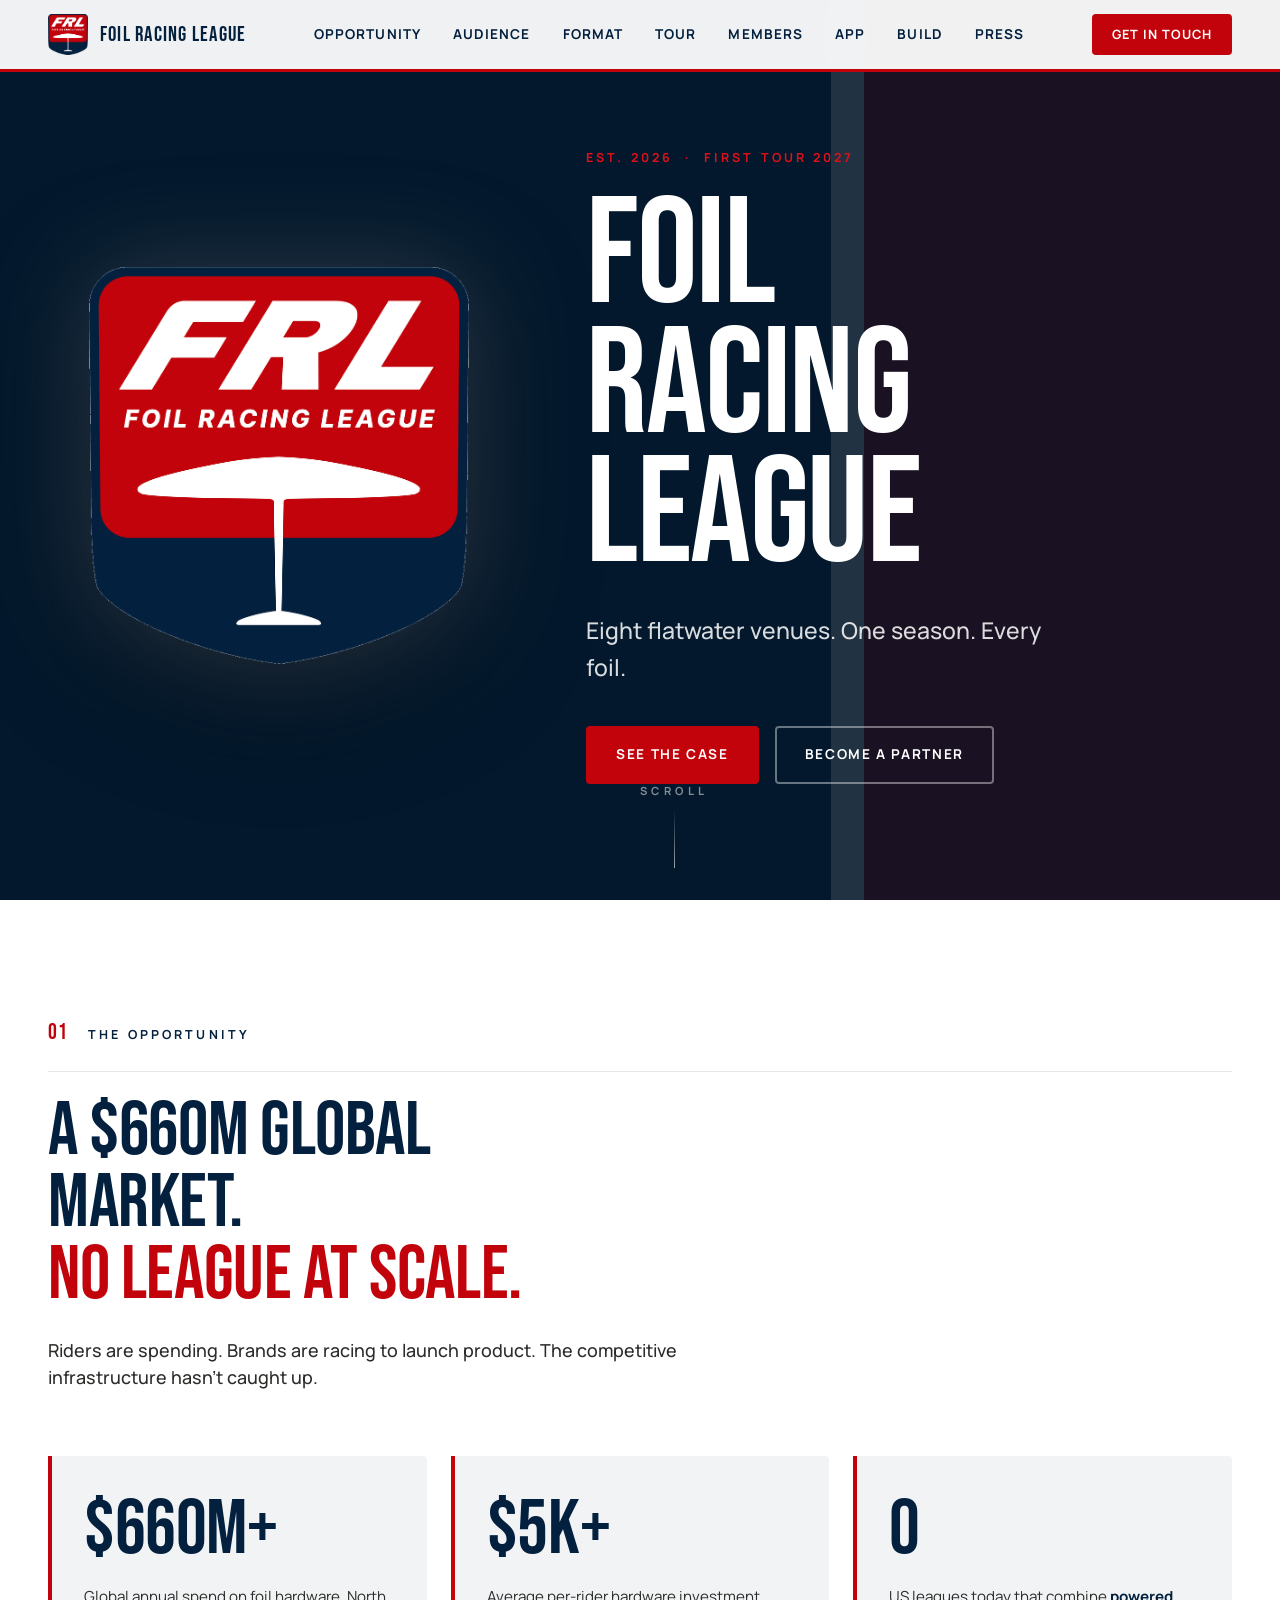
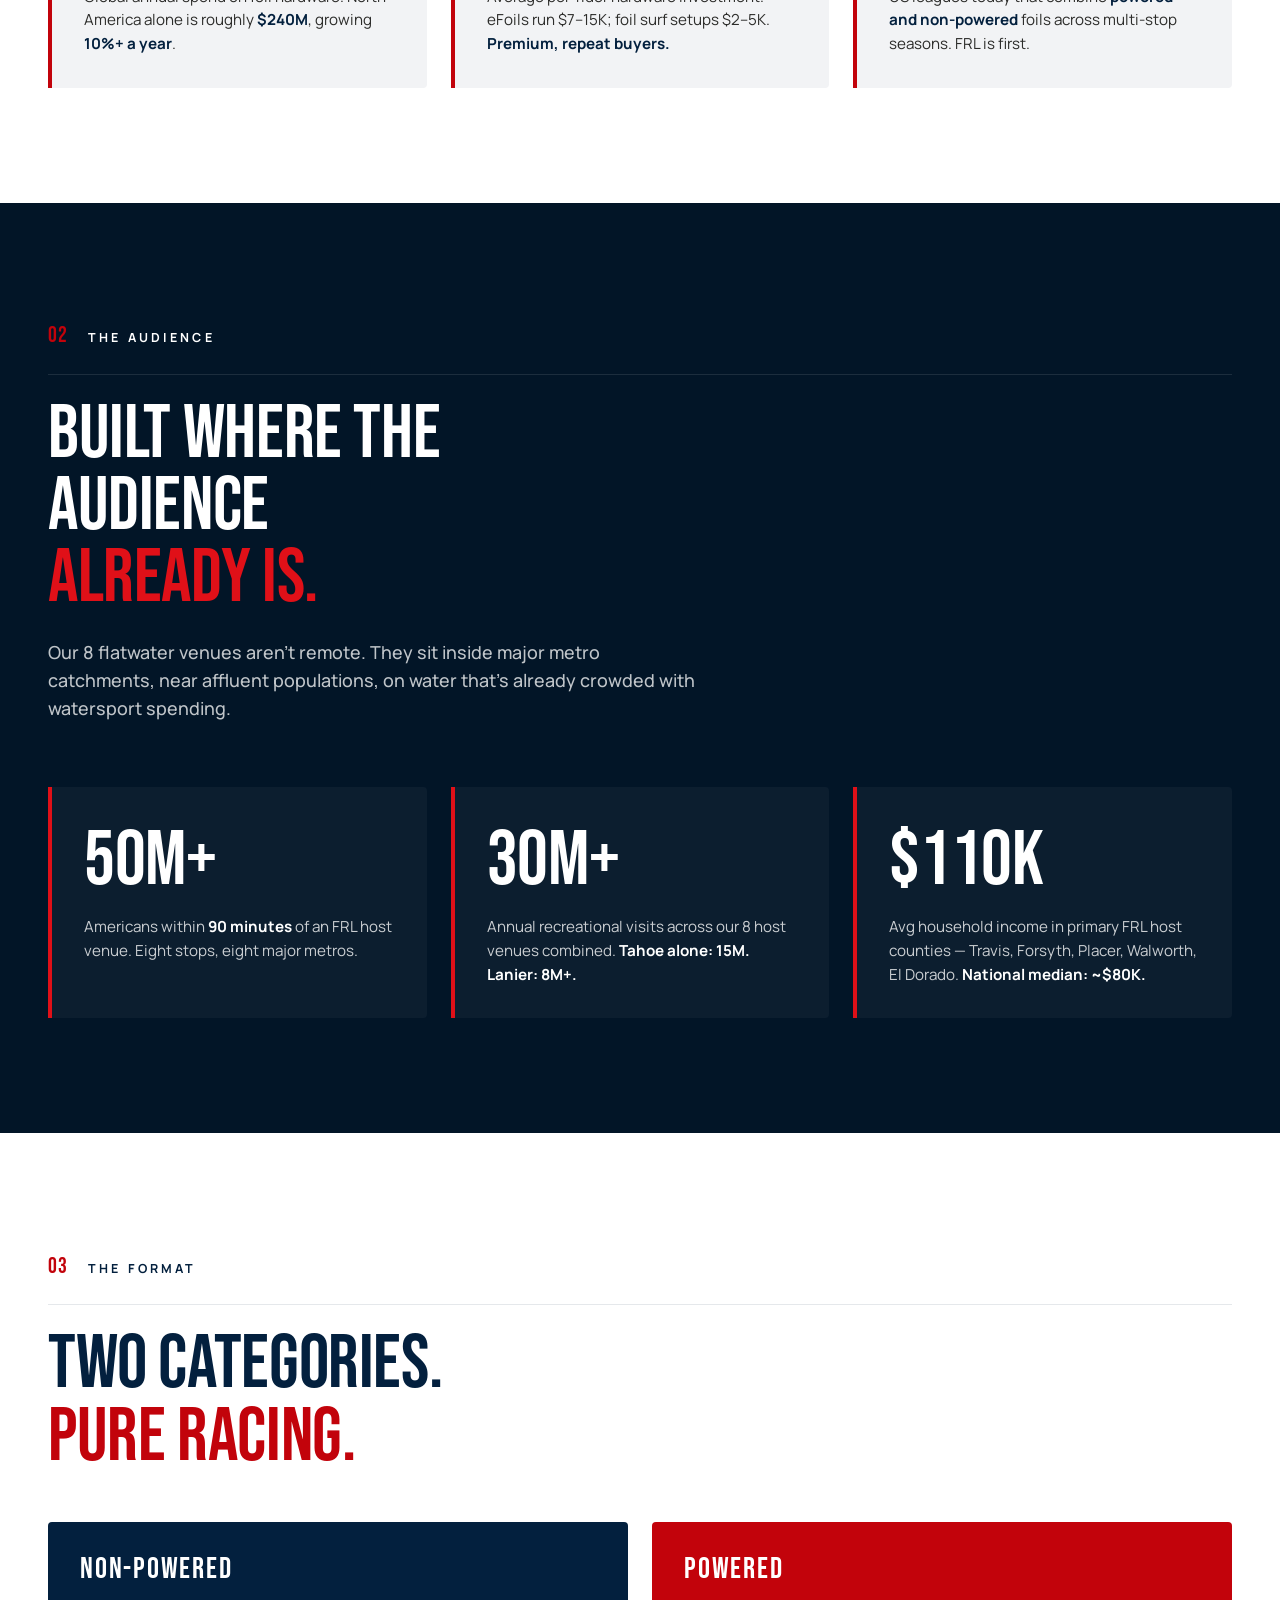
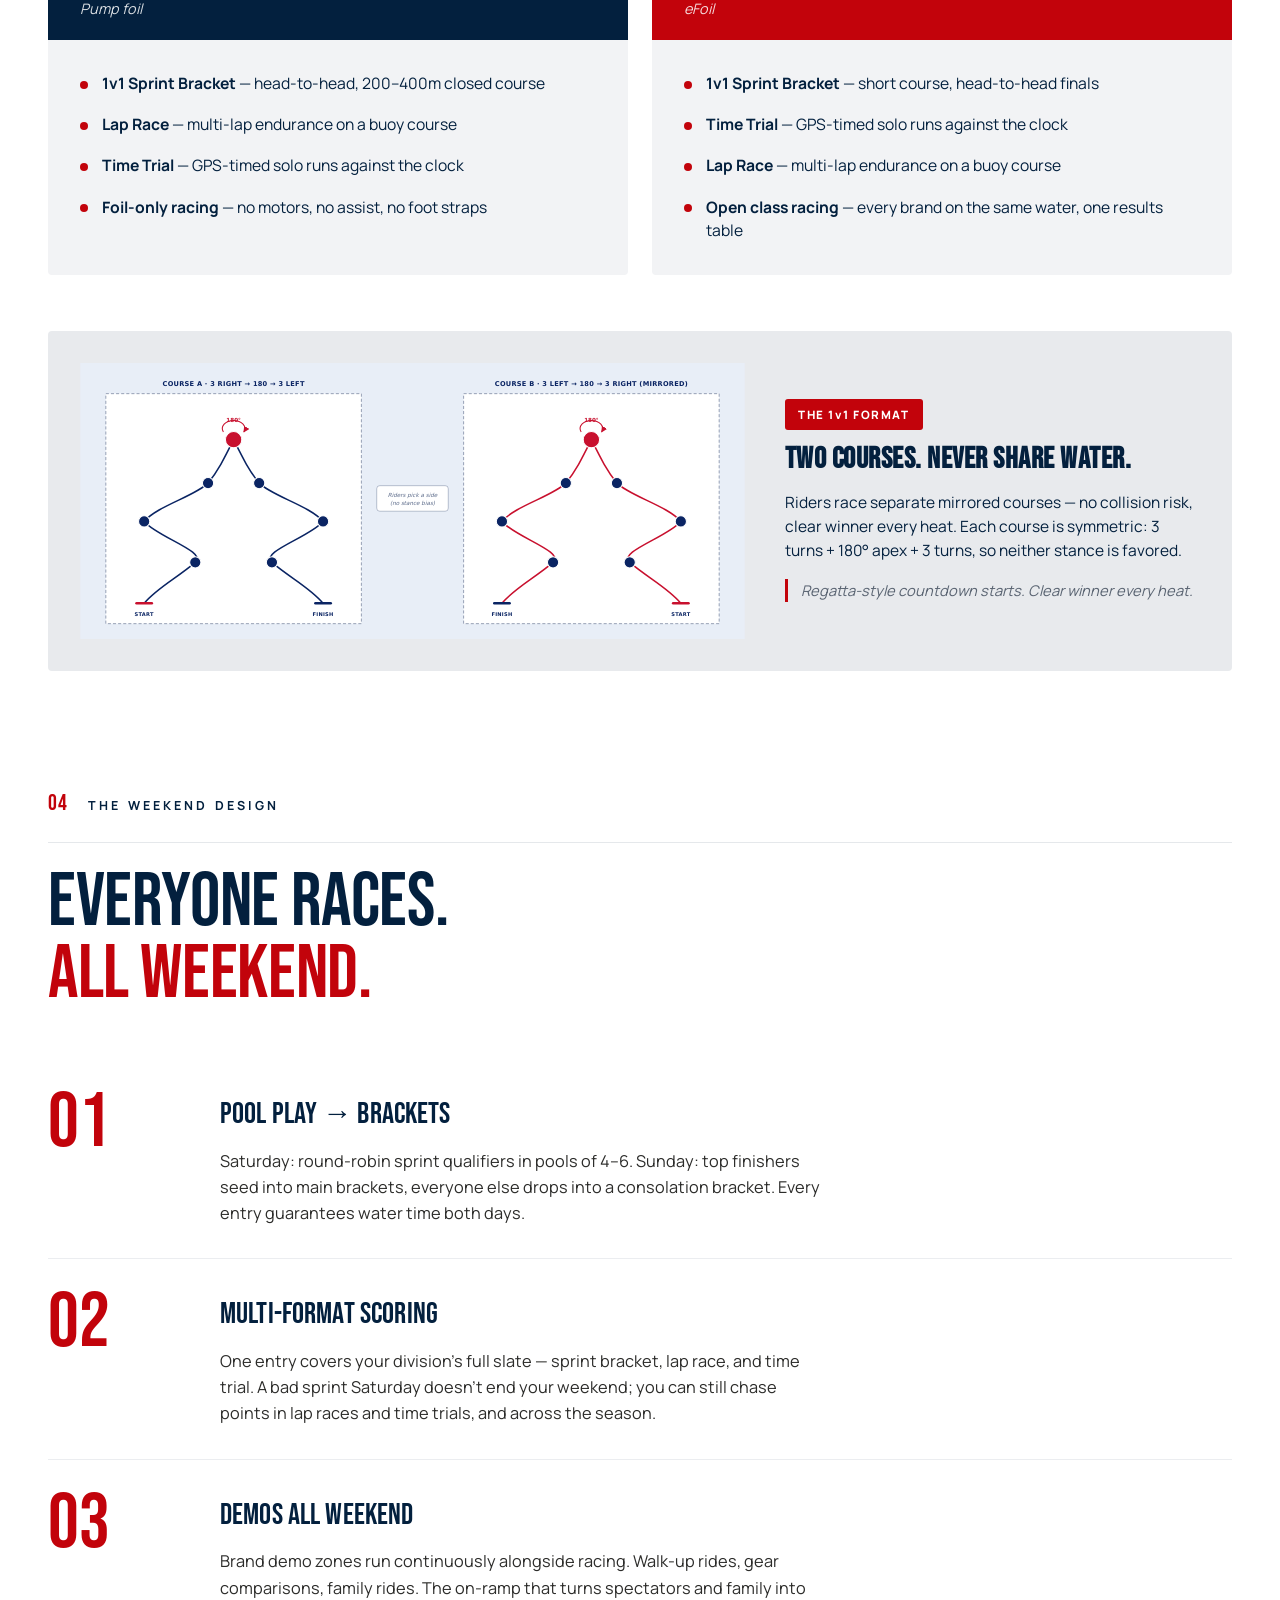
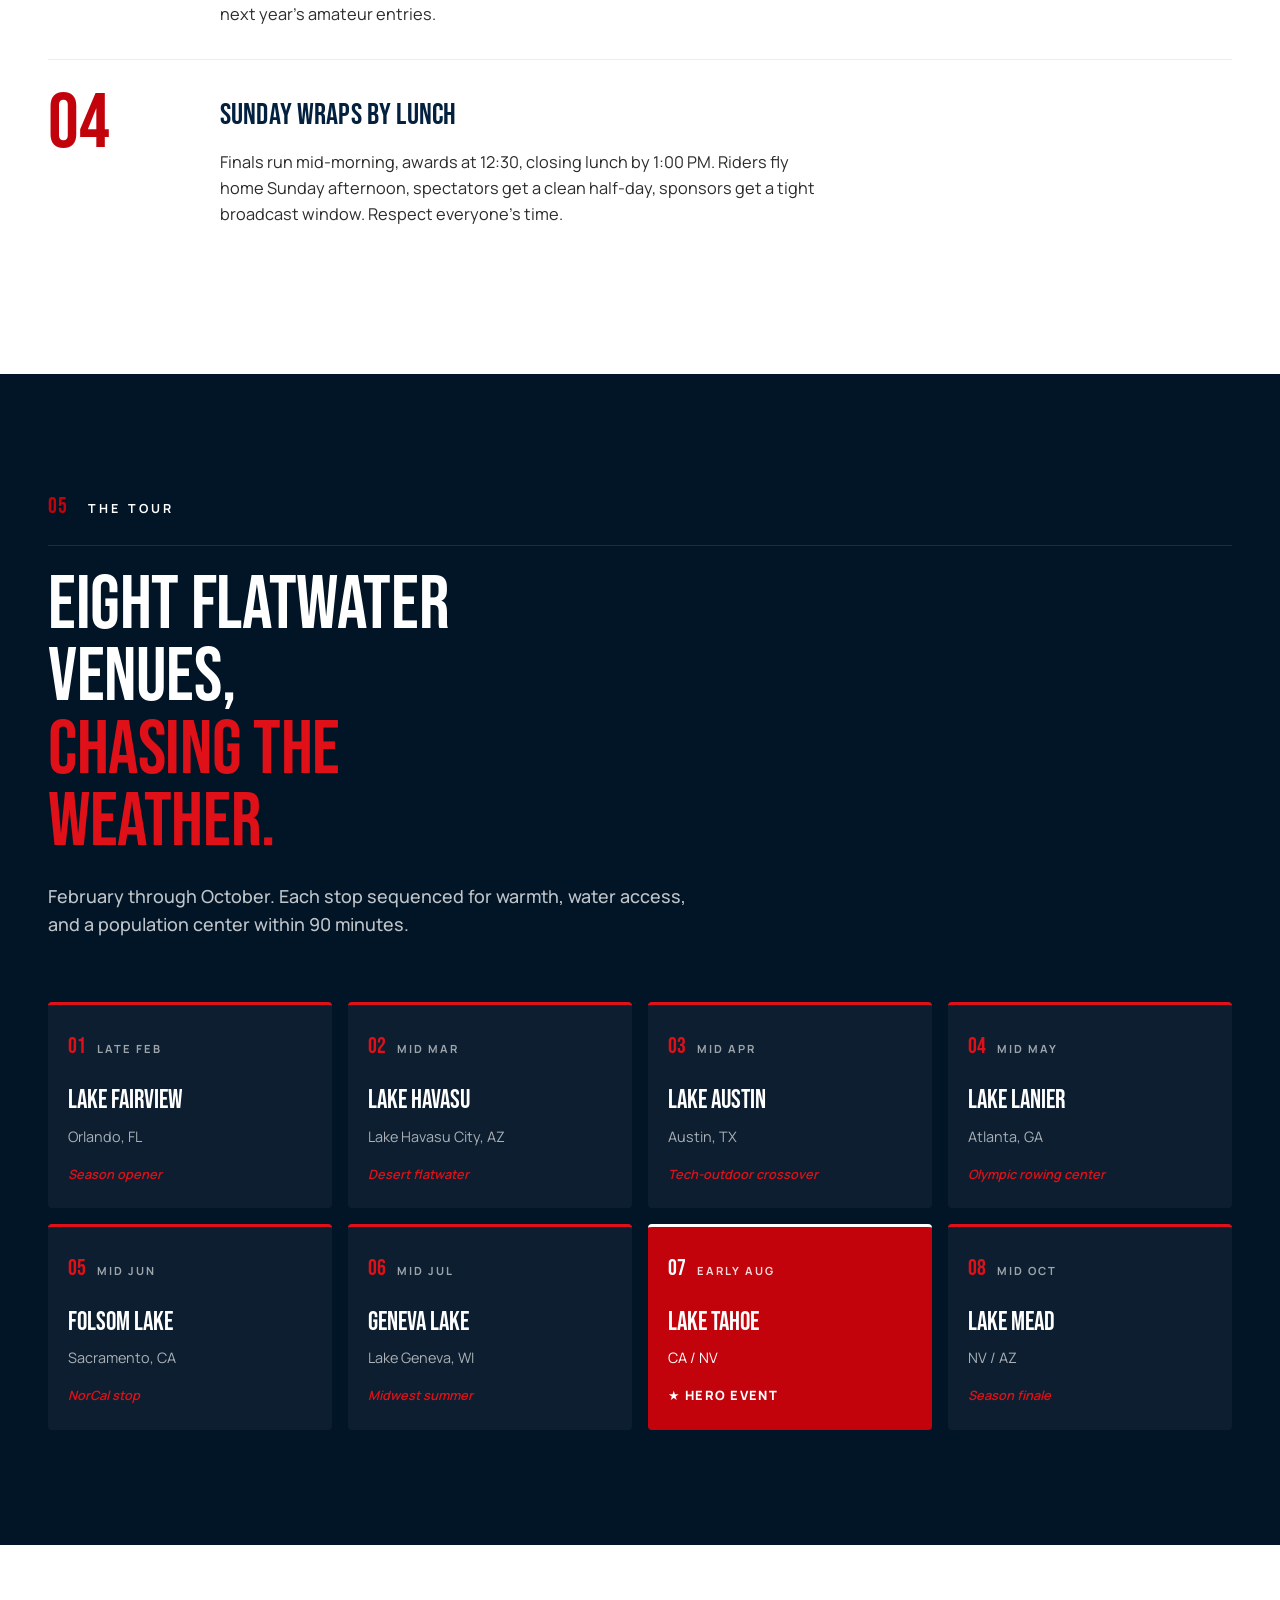
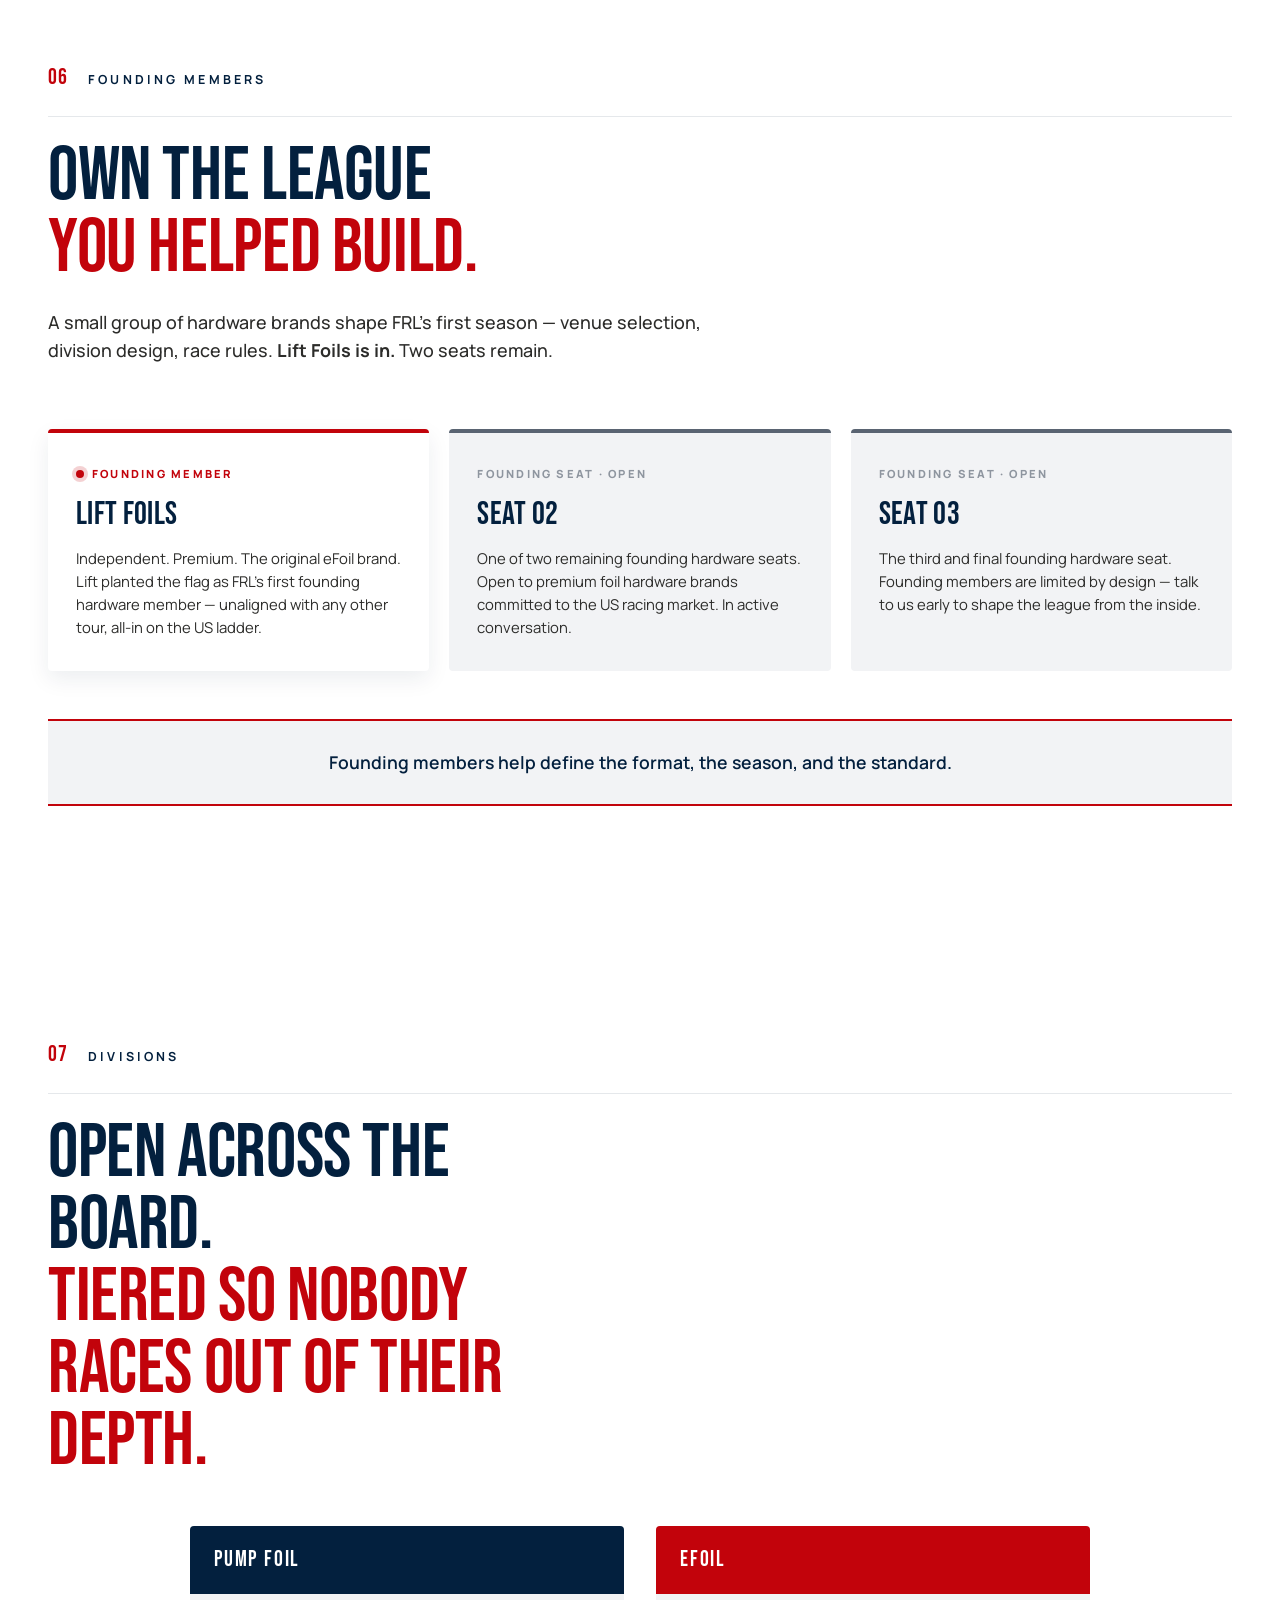
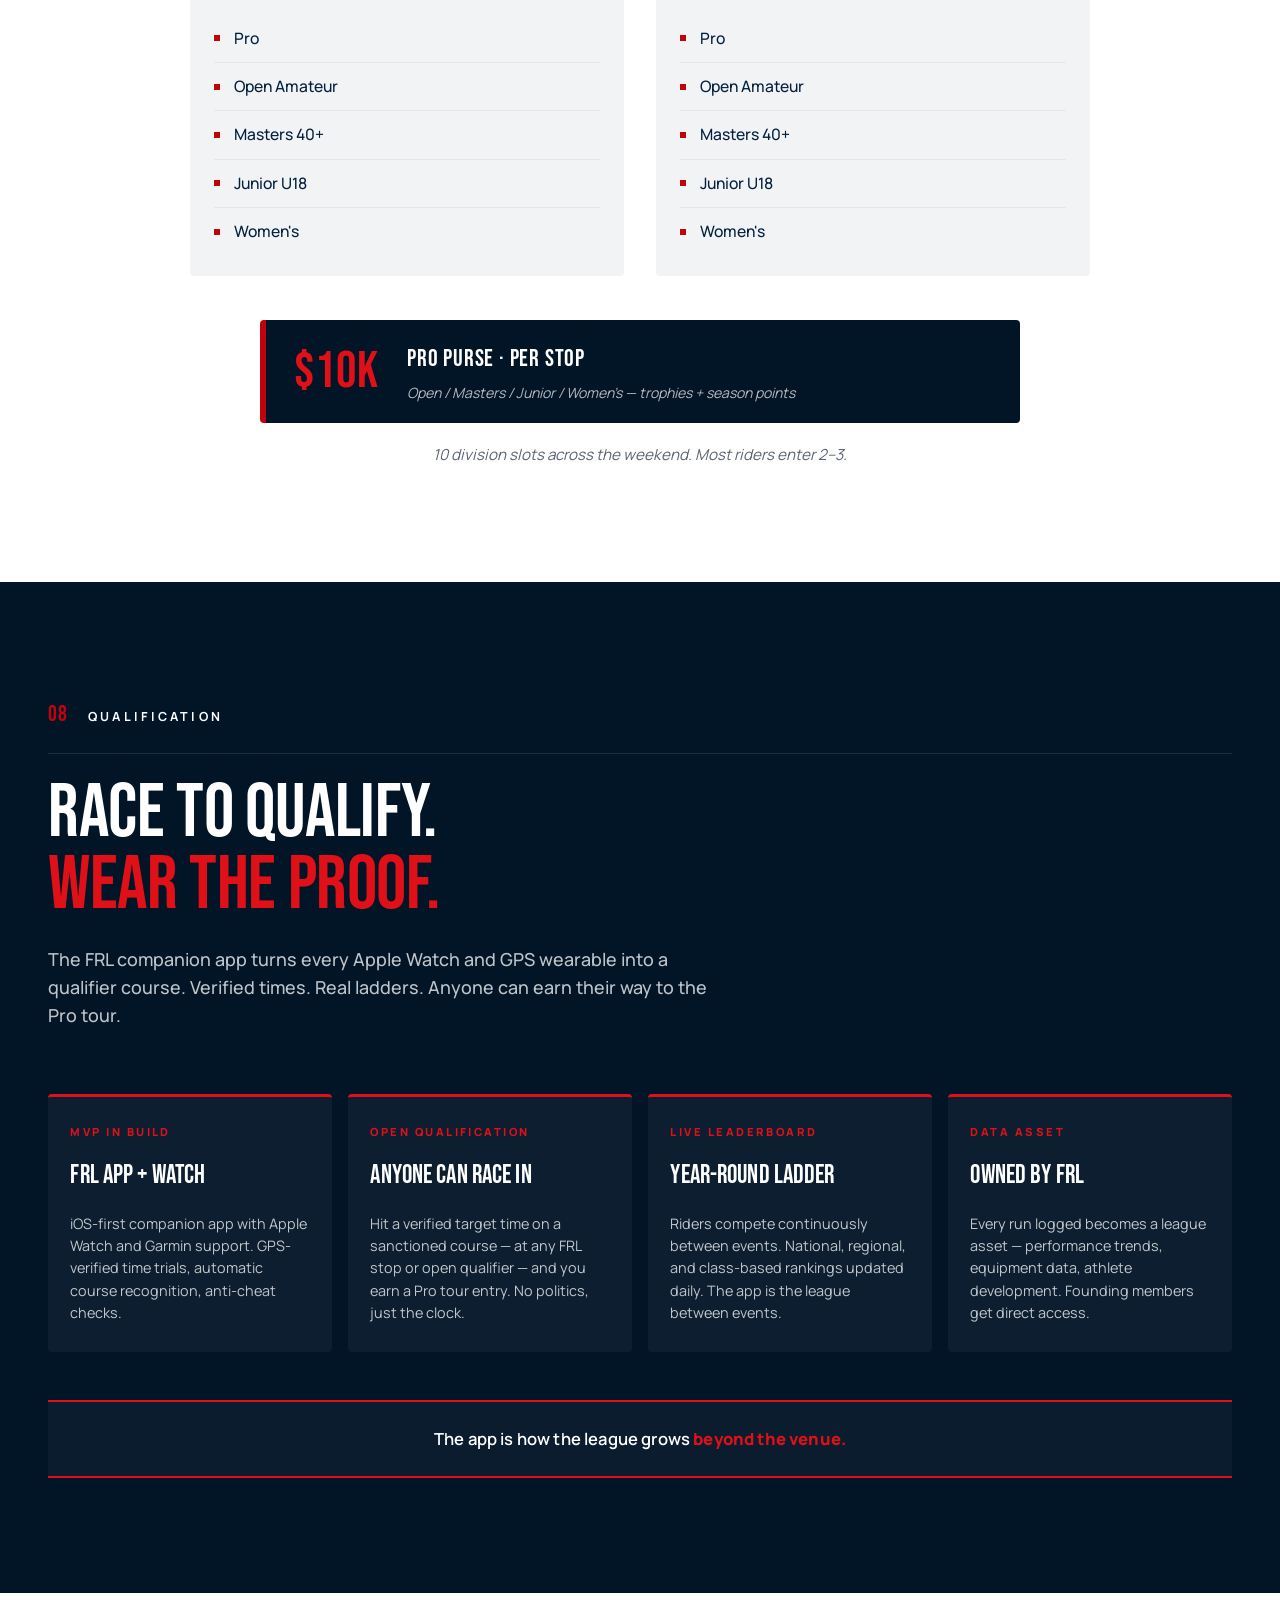
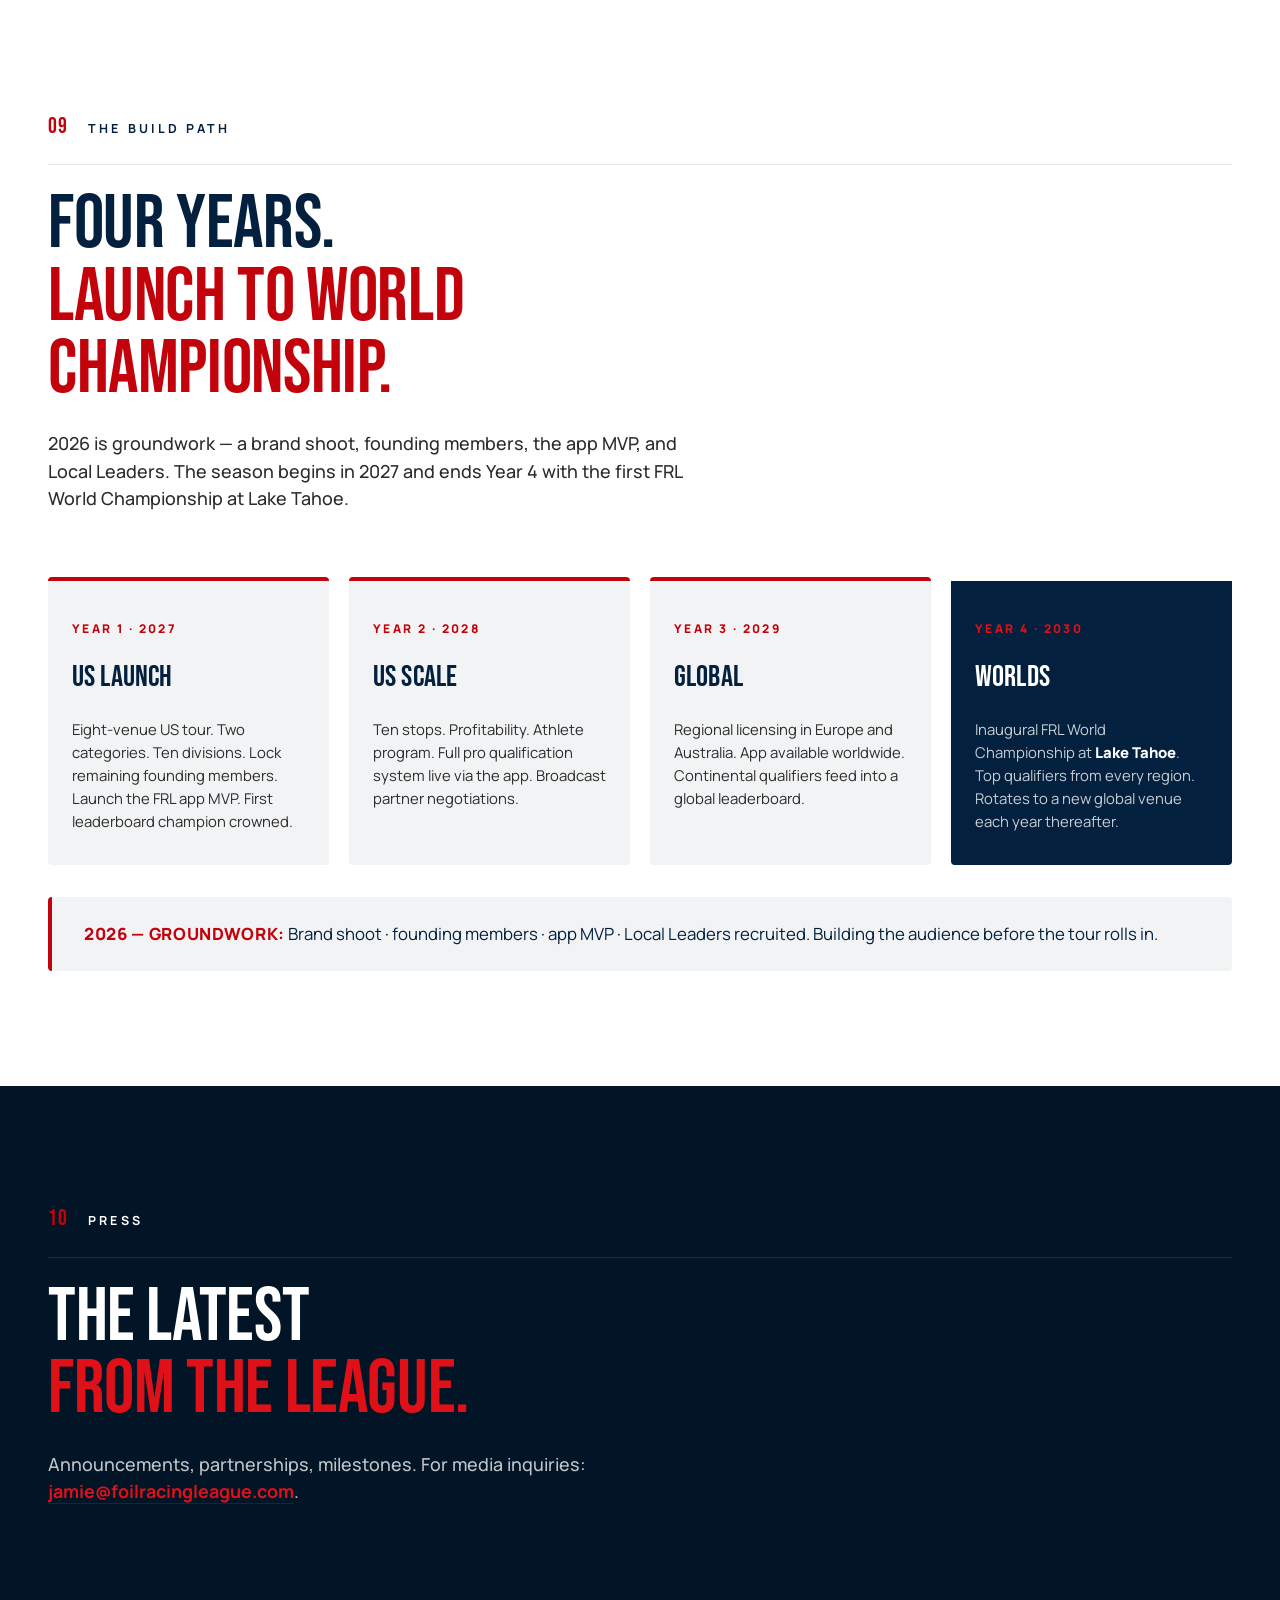
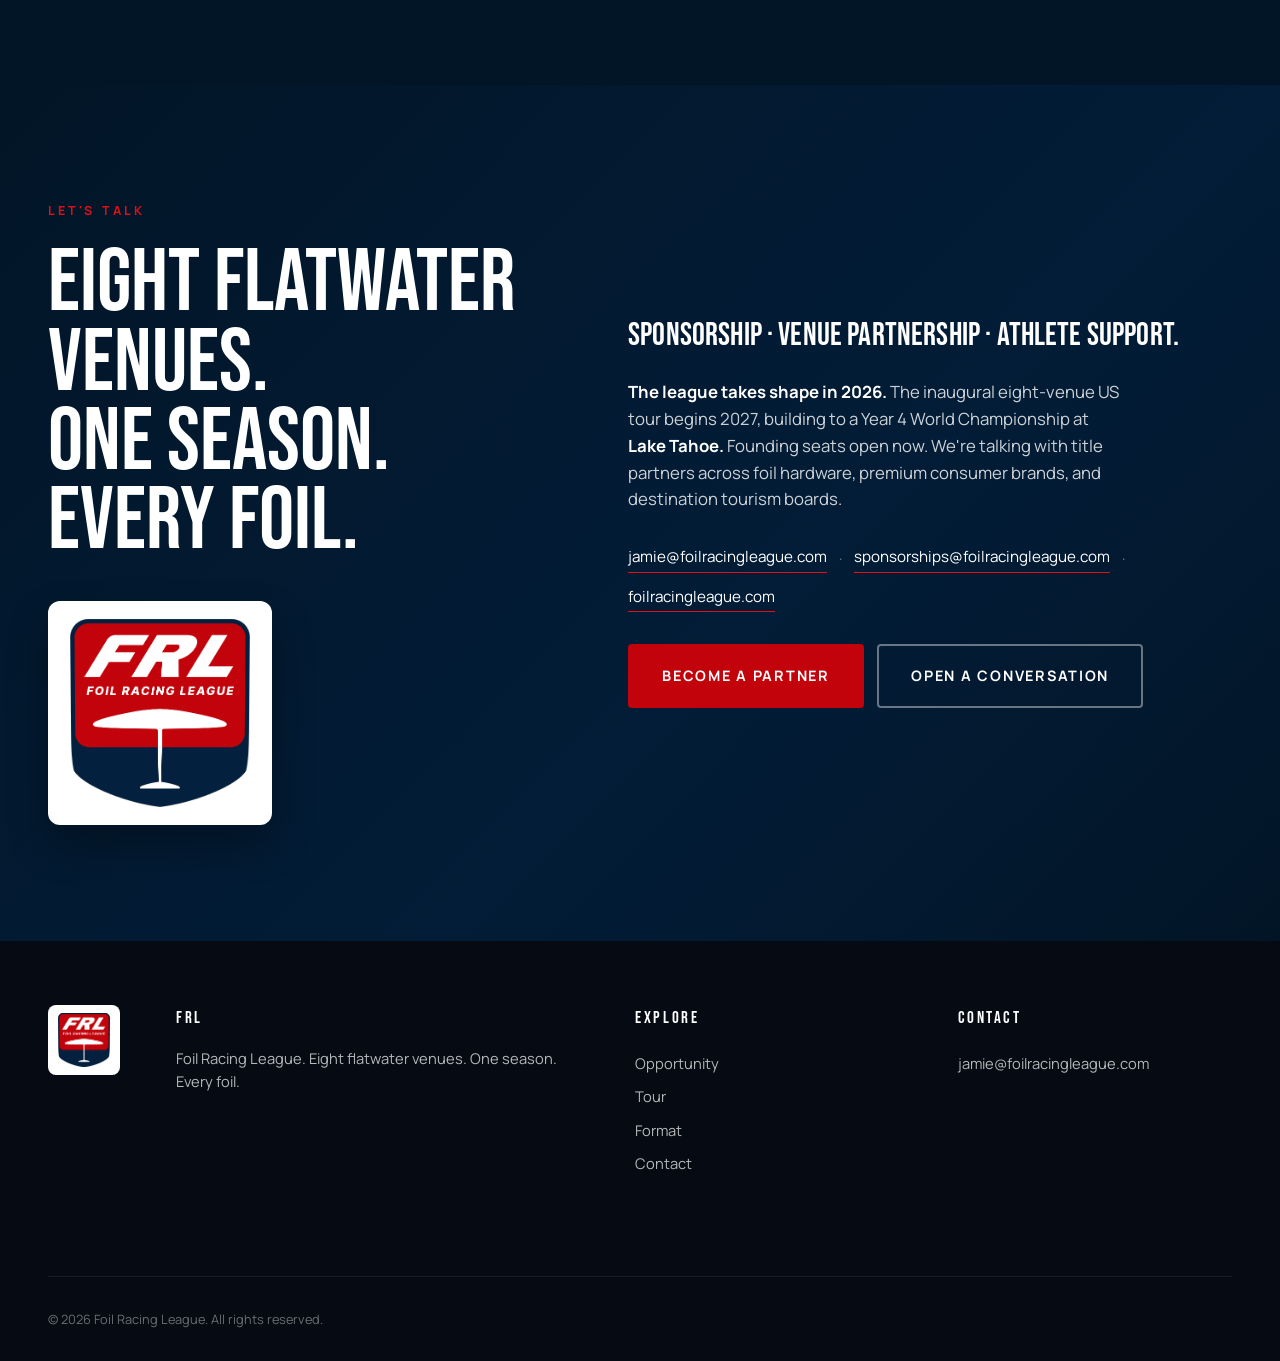
==== commit 2ee99d3e: "Update index.html get rid of press section" ====
--- a/index.html
+++ b/index.html
@@ -562,12 +562,6 @@
     </p>
 
     <div class="press-grid">
-      <article class="press-card reveal">
-        <div class="press-card__dateline">MIAMI, FL · MAY 25, 2026</div>
-        <h3 class="press-card__title">Foil Racing League launches as first US-focused national racing circuit</h3>
-        <p class="press-card__excerpt">FRL announces its launch spanning pump foil and eFoil categories. Brian Grubb joins as Co-Founder; Lift Foils signs as the first founding brand partner. The door is wide open.</p>
-        <a class="press-card__link" href="press/2026-05-25-frl-launches.html">Read release →</a>
-      </article>
     </div>
   </div>
 </section>
--- a/styles.css
+++ b/styles.css
@@ -64,28 +64,28 @@
   display: flex;
   align-items: center;
   justify-content: space-between;
-  padding: 1rem var(--gutter);
-  background: rgba(3, 32, 62, 0.92);
+  padding: 0.85rem var(--gutter);
+  background: rgba(255, 255, 255, 0.94);
   backdrop-filter: blur(12px);
   -webkit-backdrop-filter: blur(12px);
-  border-bottom: 1px solid rgba(255, 255, 255, 0.08);
-  transition: background 0.3s ease, padding 0.3s ease;
-}
-.nav.scrolled { padding: 0.65rem var(--gutter); background: rgba(2, 21, 39, 0.96); }
+  border-bottom: 3px solid var(--red);
+  transition: box-shadow 0.3s ease, padding 0.3s ease;
+}
+.nav.scrolled { padding: 0.6rem var(--gutter); background: rgba(255, 255, 255, 0.98); box-shadow: 0 4px 20px rgba(3, 32, 62, 0.1); }
 .nav__brand { display: flex; align-items: center; gap: 0.75rem; }
-.nav__logo { width: 32px; height: auto; }
+.nav__logo { width: 40px; height: auto; }
 .nav__name {
   font-family: var(--font-display);
   font-size: 1.3rem;
   letter-spacing: 0.06em;
-  color: var(--white);
+  color: var(--navy);
   font-weight: 400;
 }
 .nav__links { display: flex; gap: 2rem; }
 .nav__links a {
-  color: rgba(255, 255, 255, 0.85);
+  color: var(--navy);
   font-size: 0.85rem;
-  font-weight: 600;
+  font-weight: 700;
   letter-spacing: 0.08em;
   text-transform: uppercase;
   position: relative;
@@ -102,7 +102,7 @@
   background: var(--red);
   transition: width 0.25s ease;
 }
-.nav__links a:hover { color: var(--white); }
+.nav__links a:hover { color: var(--red); }
 .nav__links a:hover::after { width: 100%; }
 .nav__cta {
   background: var(--red);
@@ -129,7 +129,7 @@
   .nav__menu-btn span {
     display: block;
     width: 24px; height: 2px;
-    background: var(--white);
+    background: var(--navy);
     transition: transform 0.25s, opacity 0.25s;
   }
   .nav.menu-open .nav__menu-btn span:nth-child(1) { transform: translateY(7px) rotate(45deg); }
@@ -141,14 +141,15 @@
     top: 100%; left: 0; right: 0;
     flex-direction: column;
     gap: 0;
-    background: rgba(2, 21, 39, 0.98);
+    background: rgba(255, 255, 255, 0.98);
     padding: 1rem 0;
-    border-bottom: 2px solid var(--red);
+    border-bottom: 3px solid var(--red);
+    box-shadow: 0 12px 24px rgba(3, 32, 62, 0.12);
   }
   .nav.menu-open .nav__links a {
     padding: 1rem var(--gutter);
     font-size: 1.05rem;
-    border-bottom: 1px solid rgba(255, 255, 255, 0.06);
+    border-bottom: 1px solid rgba(3, 32, 62, 0.08);
   }
   .nav.menu-open .nav__cta {
     display: block;
@@ -200,7 +201,7 @@
 }
 .hero__badge {
   width: min(85%, 380px);
-  filter: drop-shadow(0 30px 60px rgba(0,0,0,0.4));
+  filter: drop-shadow(0 0 50px rgba(255, 255, 255, 0.16)) drop-shadow(0 30px 60px rgba(0,0,0,0.4));
 }
 .kicker {
   font-family: var(--font-body);
@@ -1106,7 +1107,11 @@
 }
 .contact__badge {
   width: min(50%, 180px);
-  filter: drop-shadow(0 20px 40px rgba(0,0,0,0.4));
+  background: var(--white);
+  padding: 18px 22px;
+  border-radius: 12px;
+  box-sizing: content-box;
+  box-shadow: 0 20px 40px rgba(0,0,0,0.3);
 }
 .contact__sub {
   font-family: var(--font-display);
@@ -1168,7 +1173,7 @@
   gap: 3rem;
   align-items: start;
 }
-.footer__logo { width: 60px; }
+.footer__logo { width: 52px; background: var(--white); padding: 8px 10px; border-radius: 8px; box-sizing: content-box; }
 .footer__head {
   font-family: var(--font-display);
   font-size: 1.05rem;
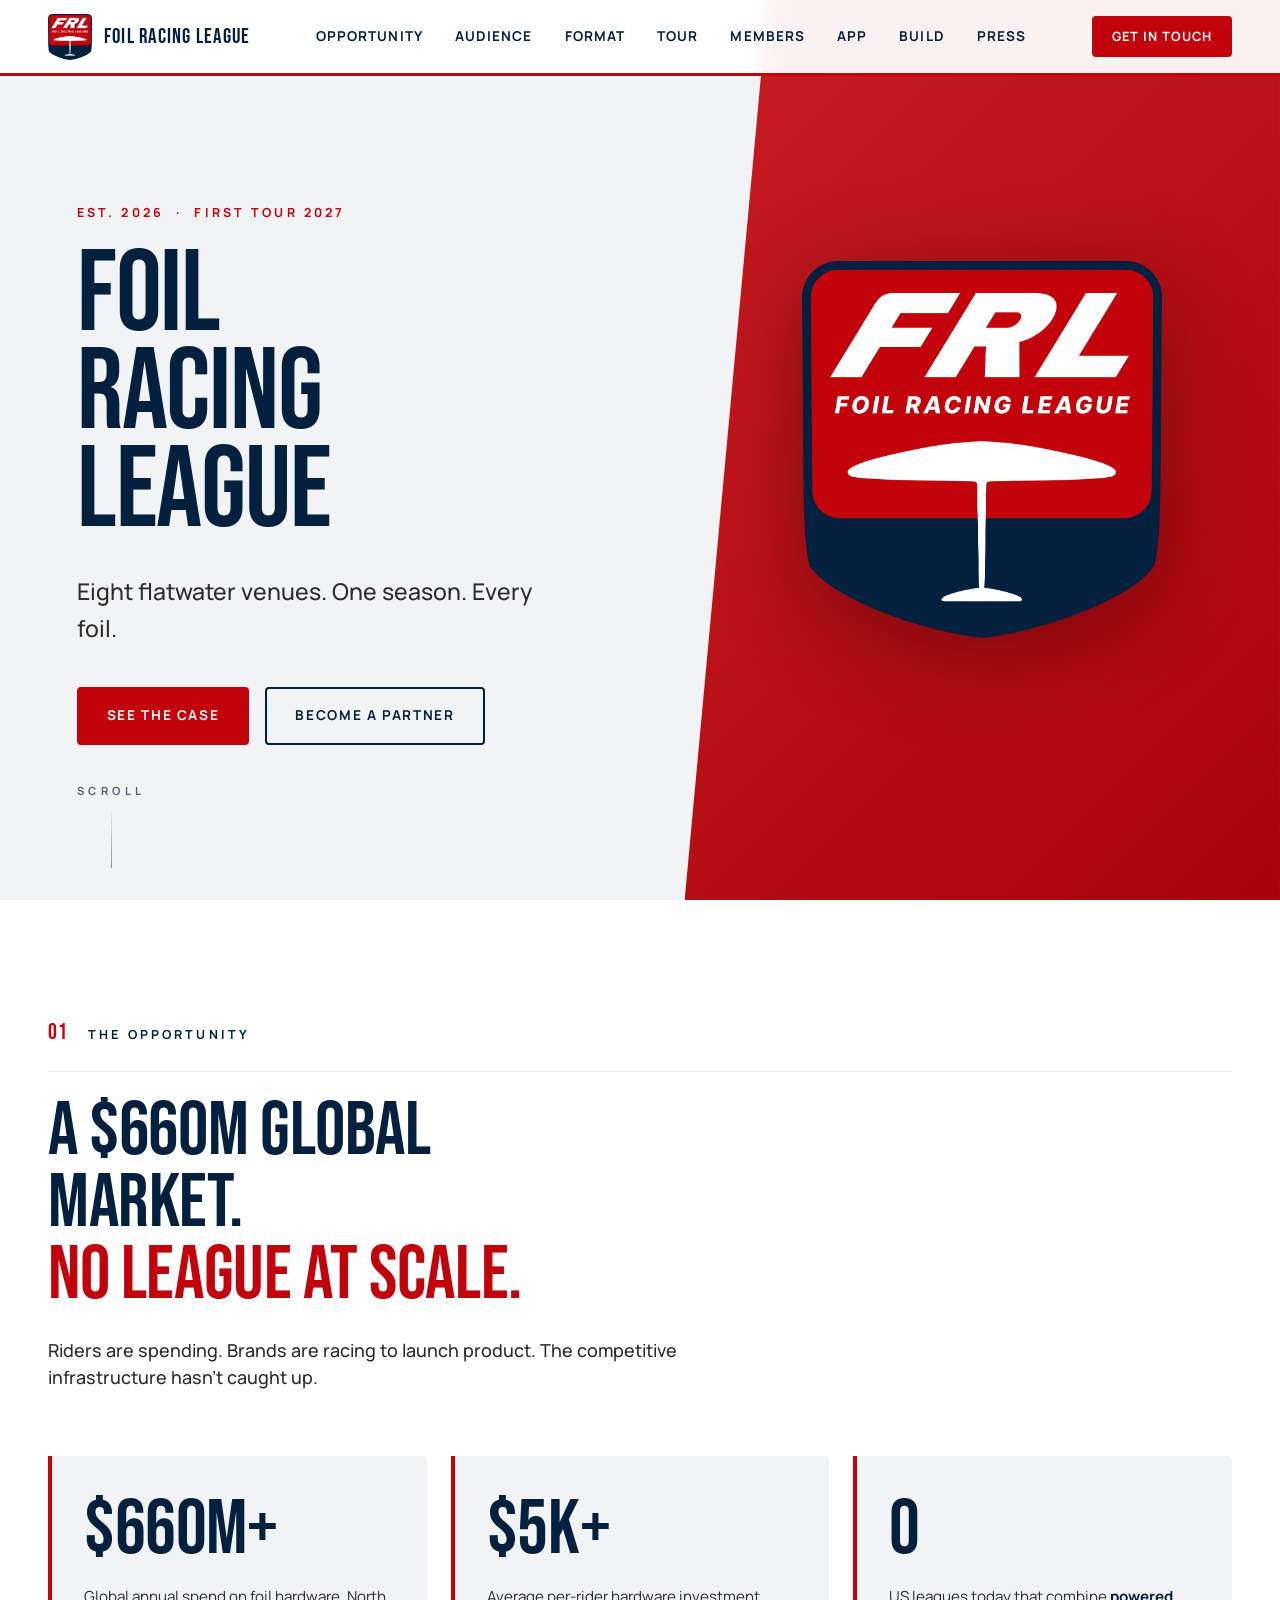
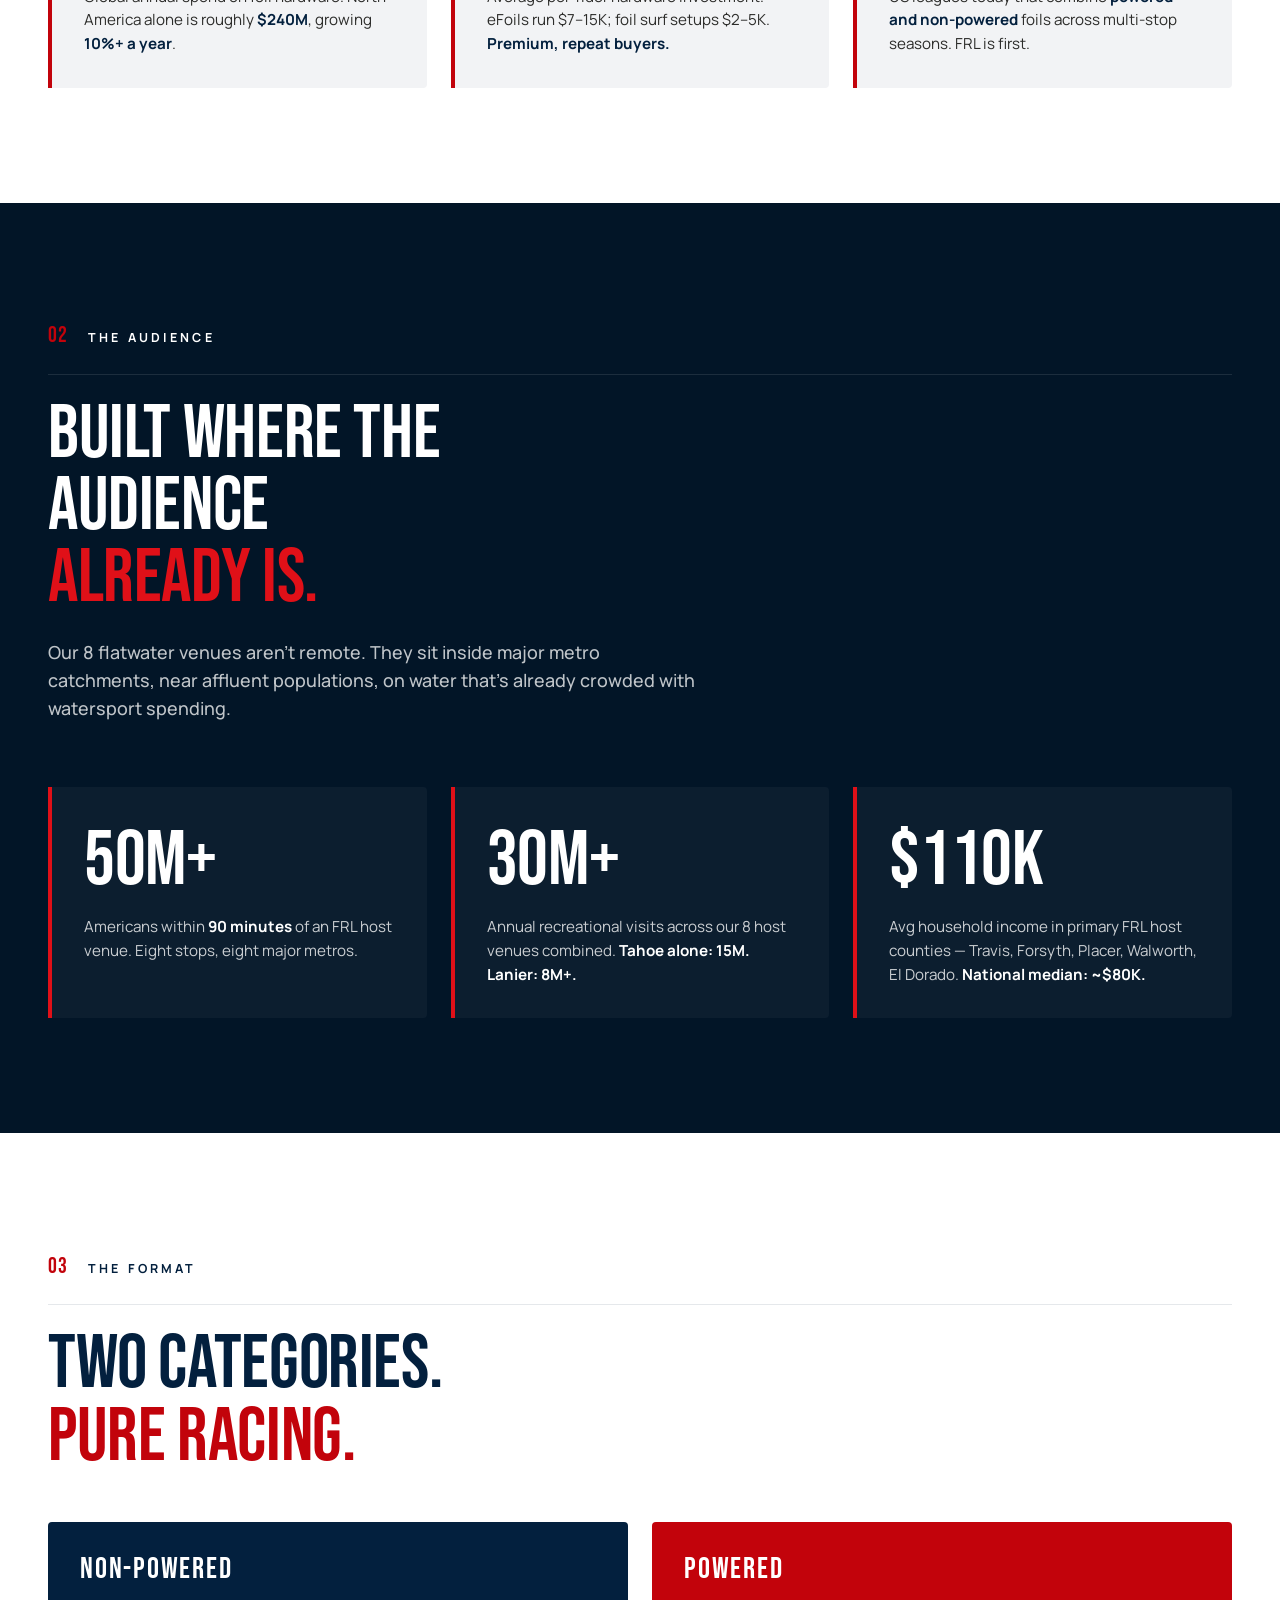
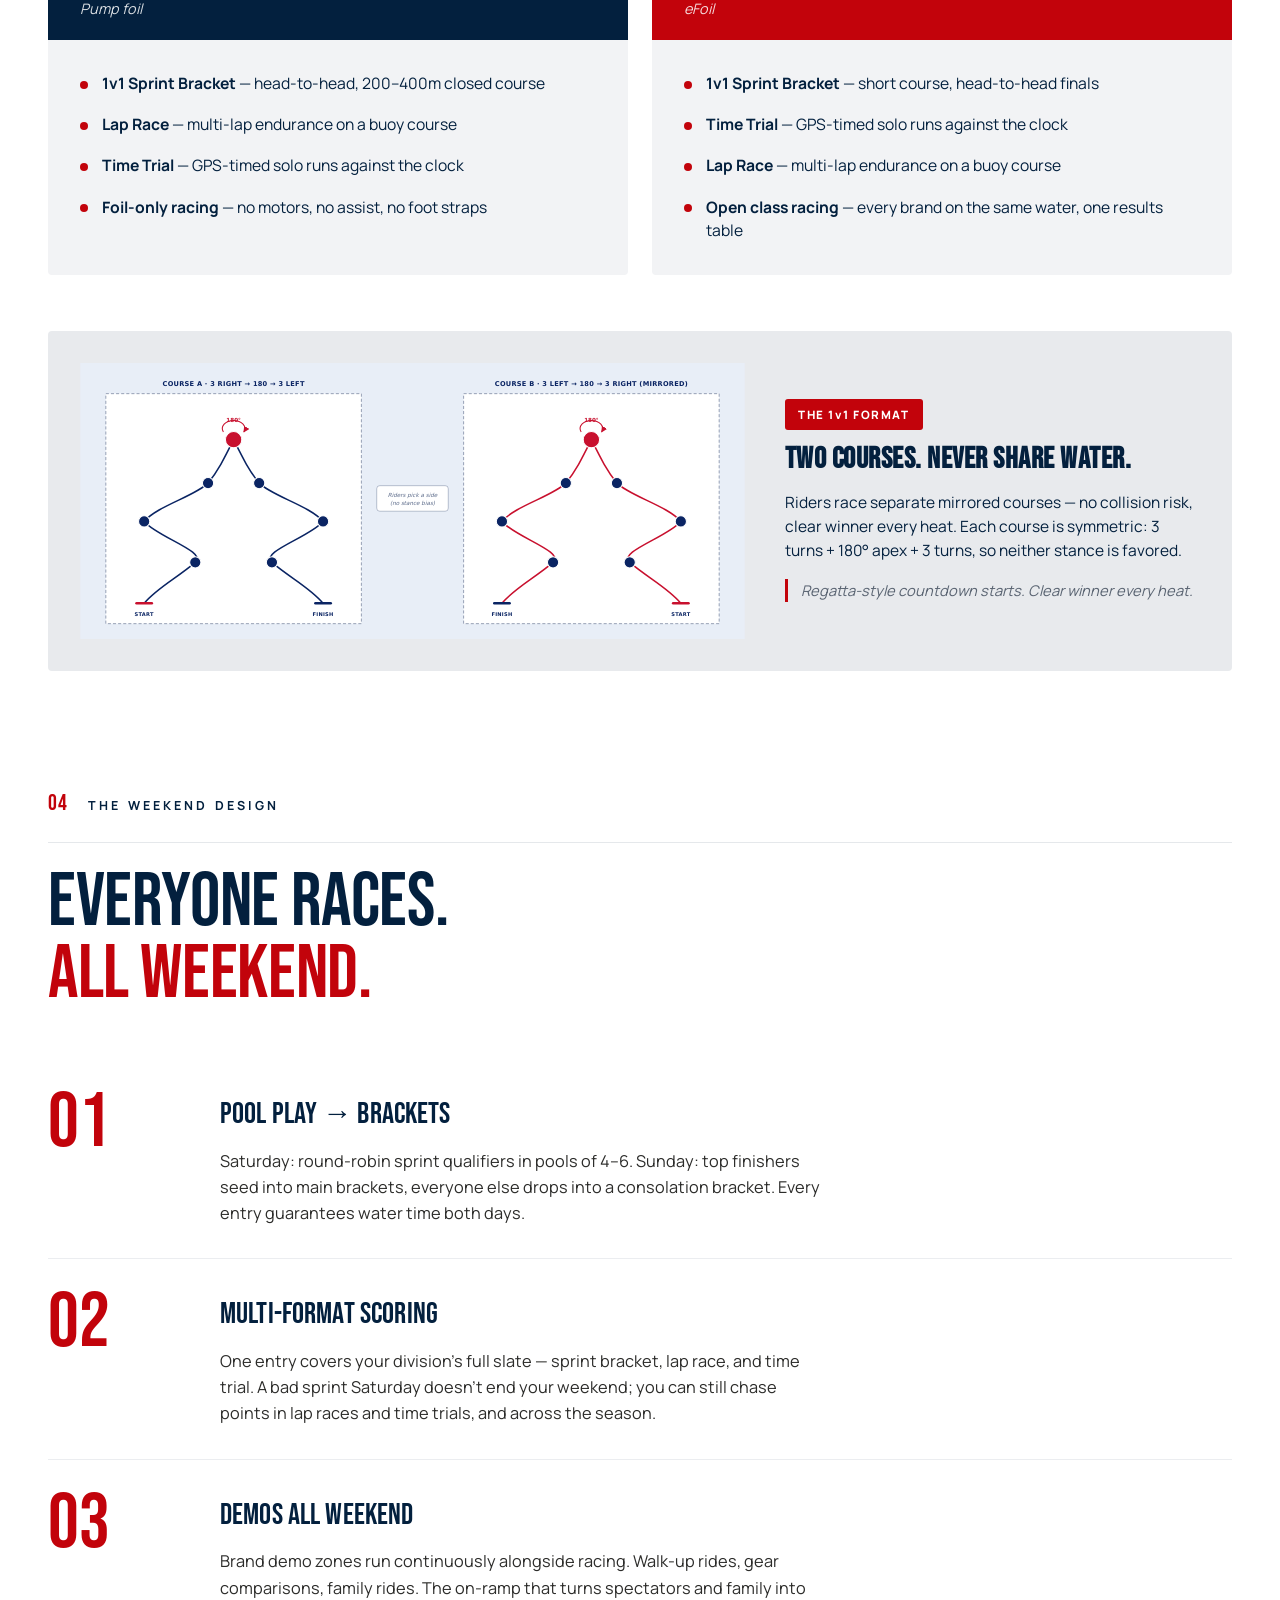
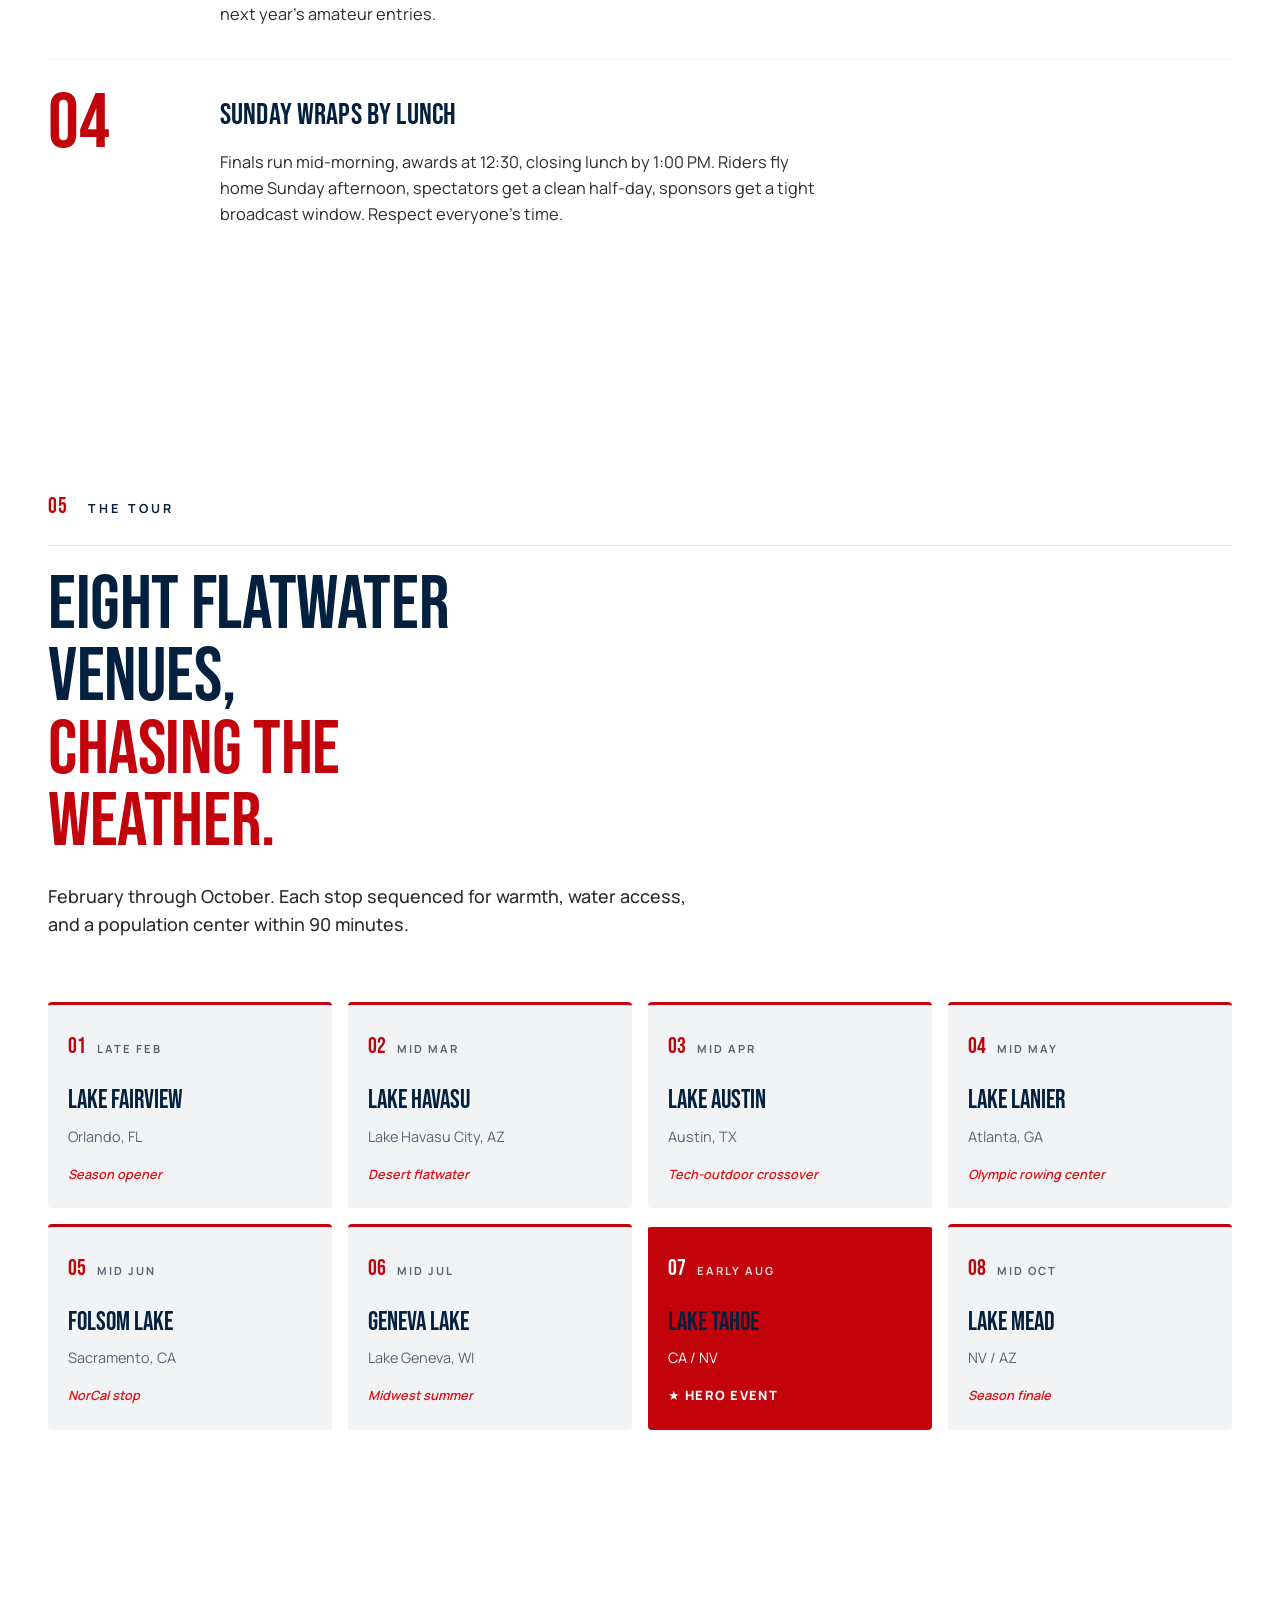
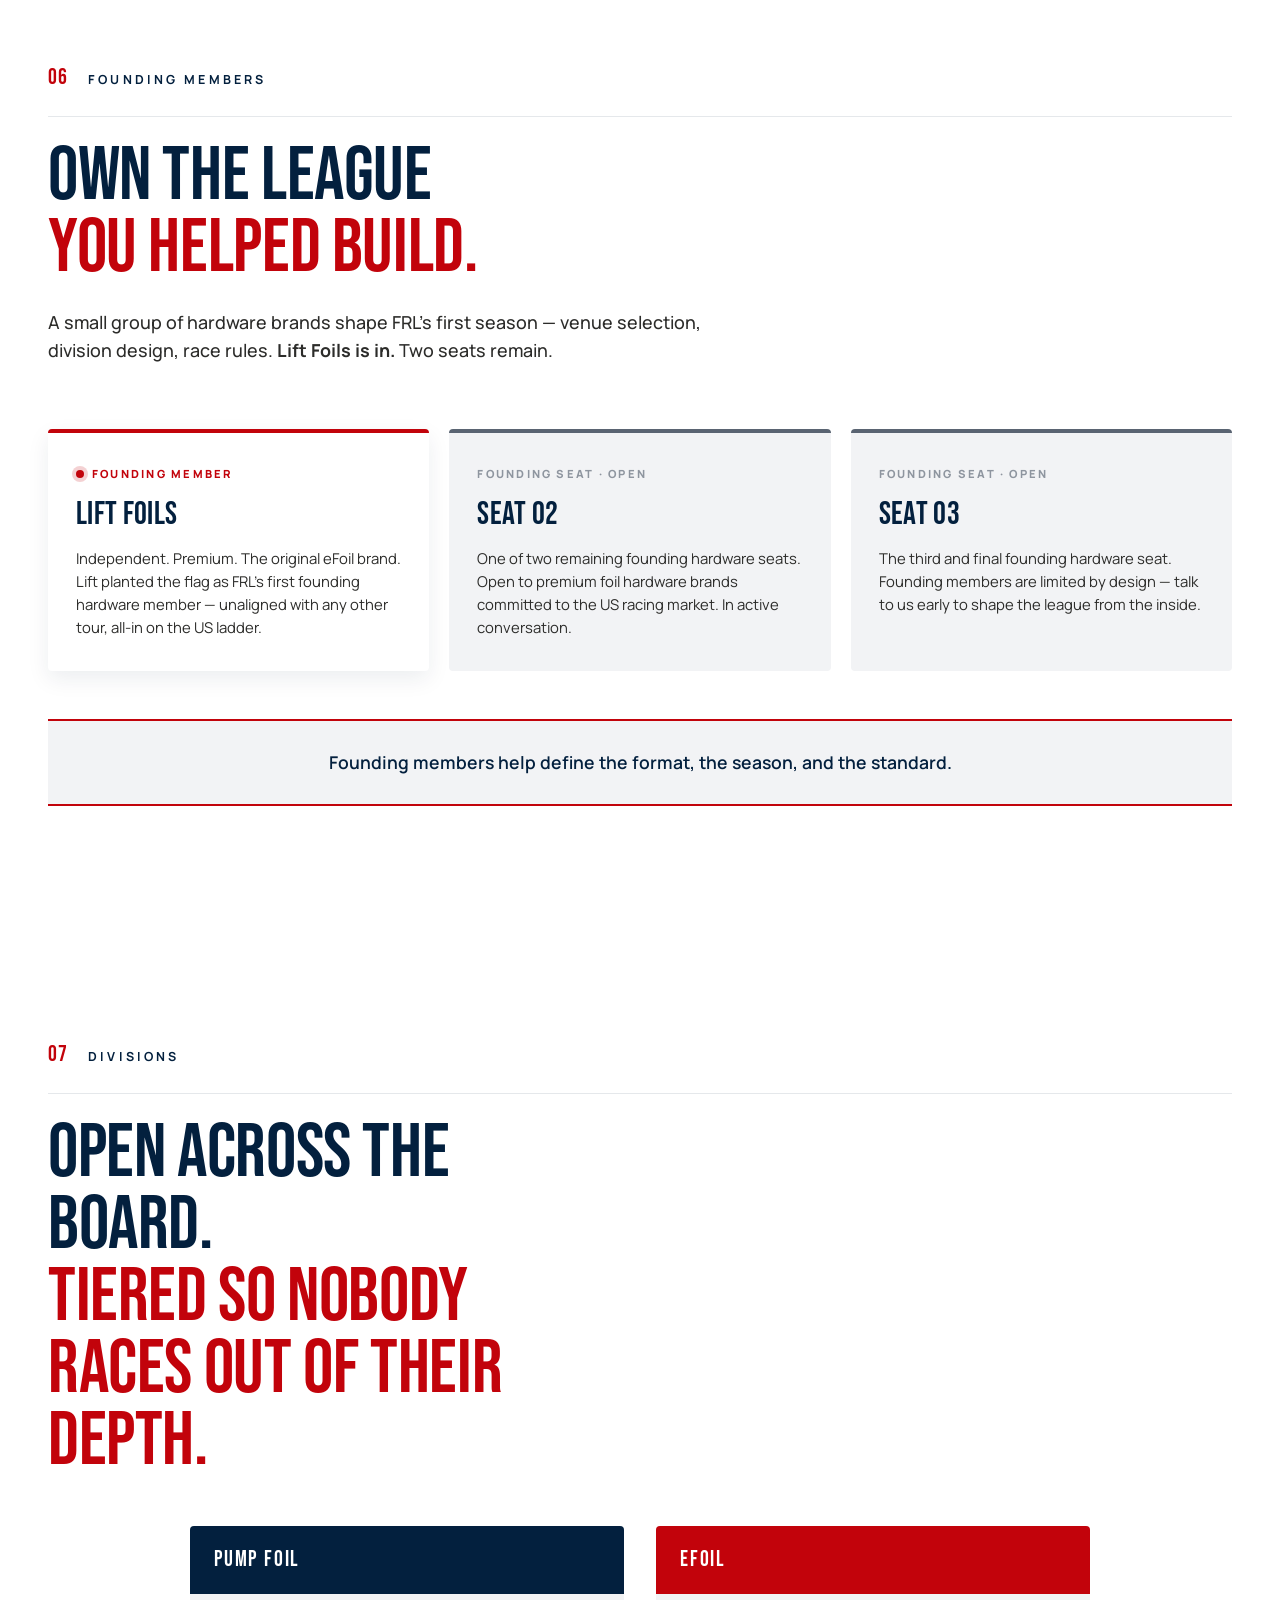
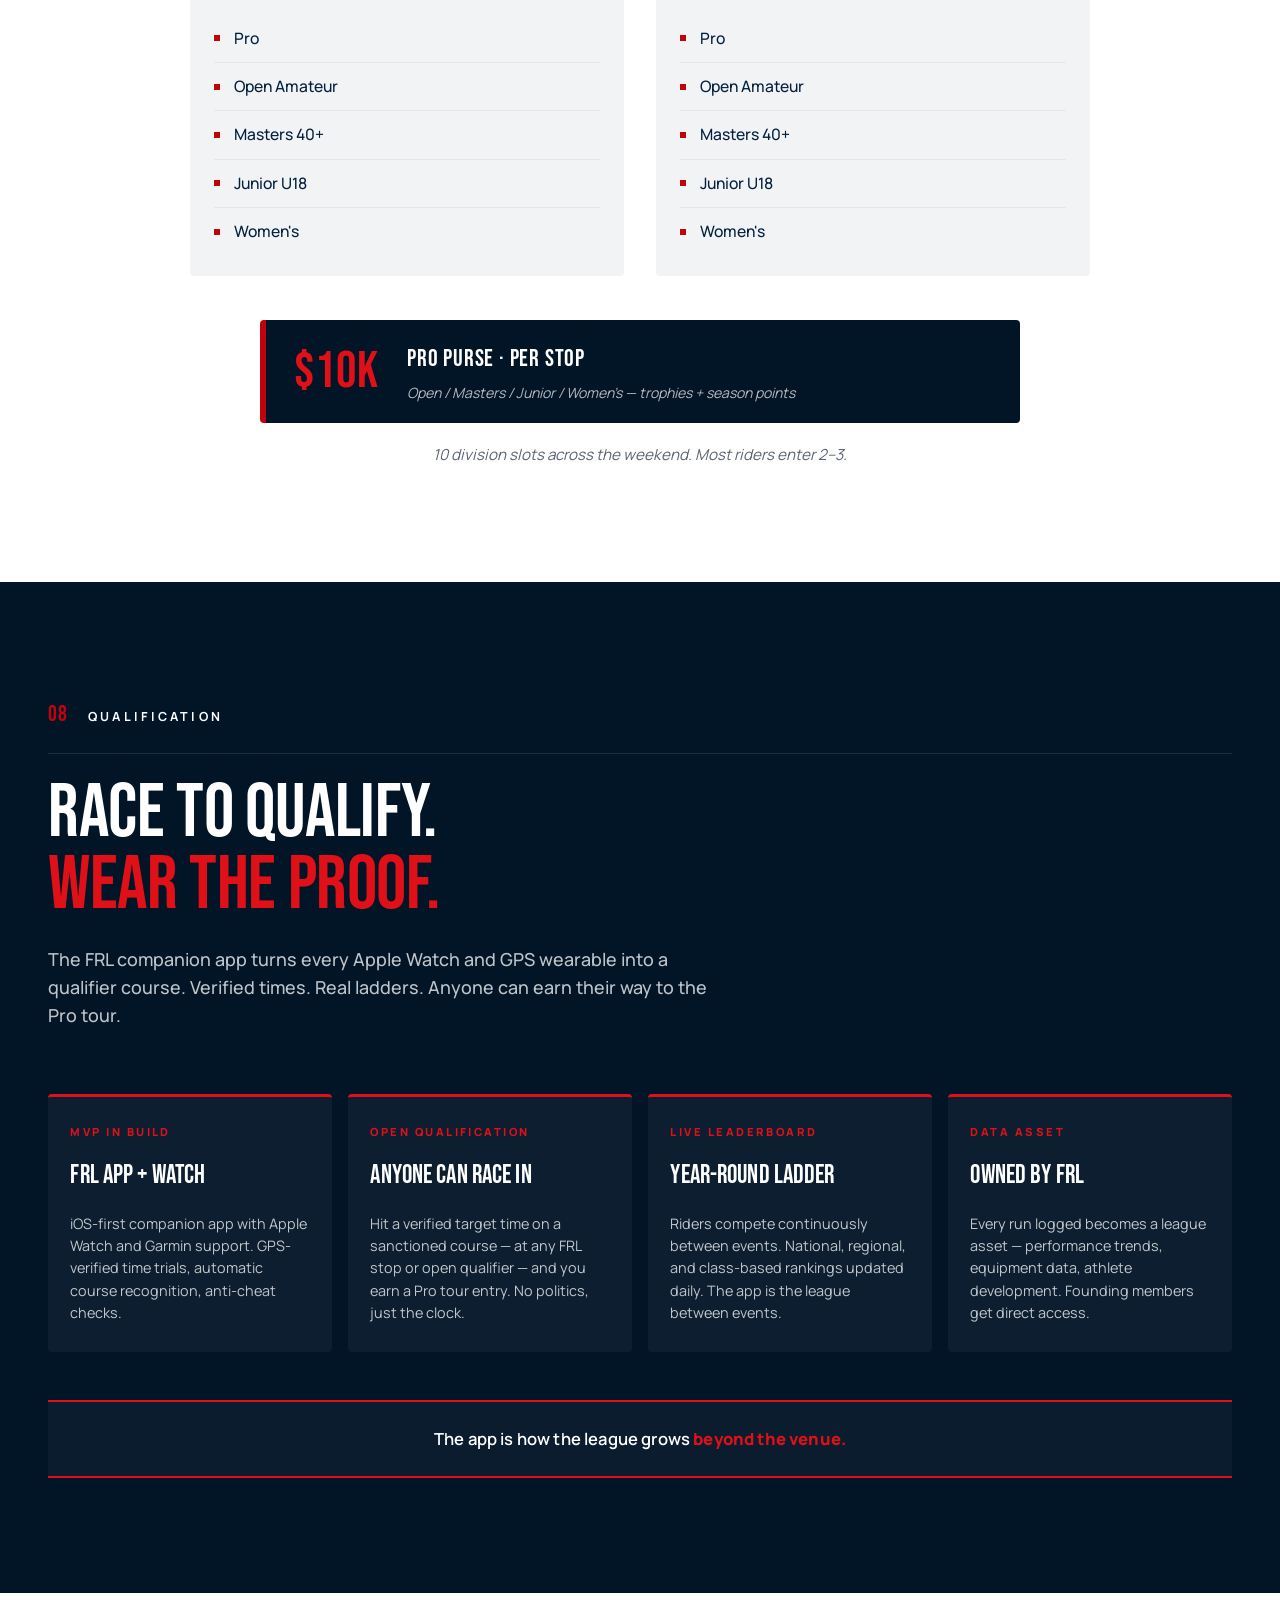
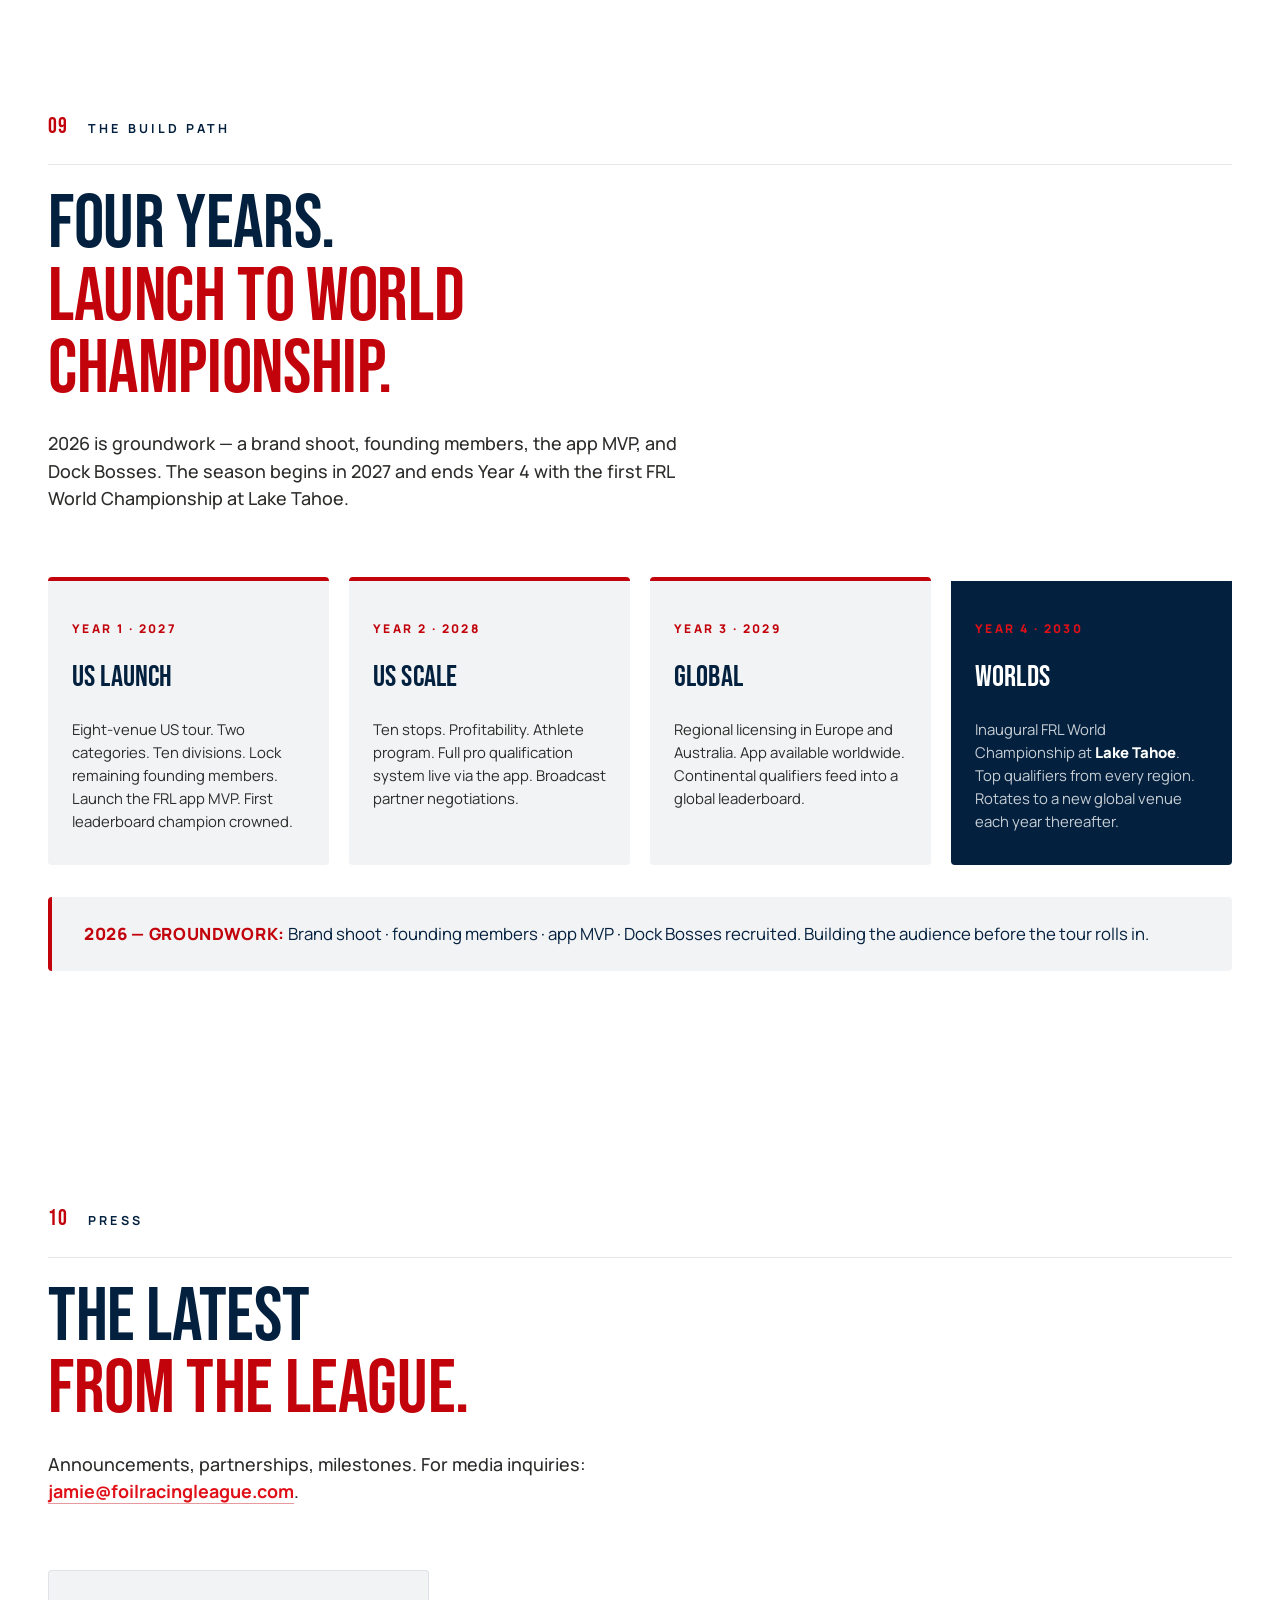
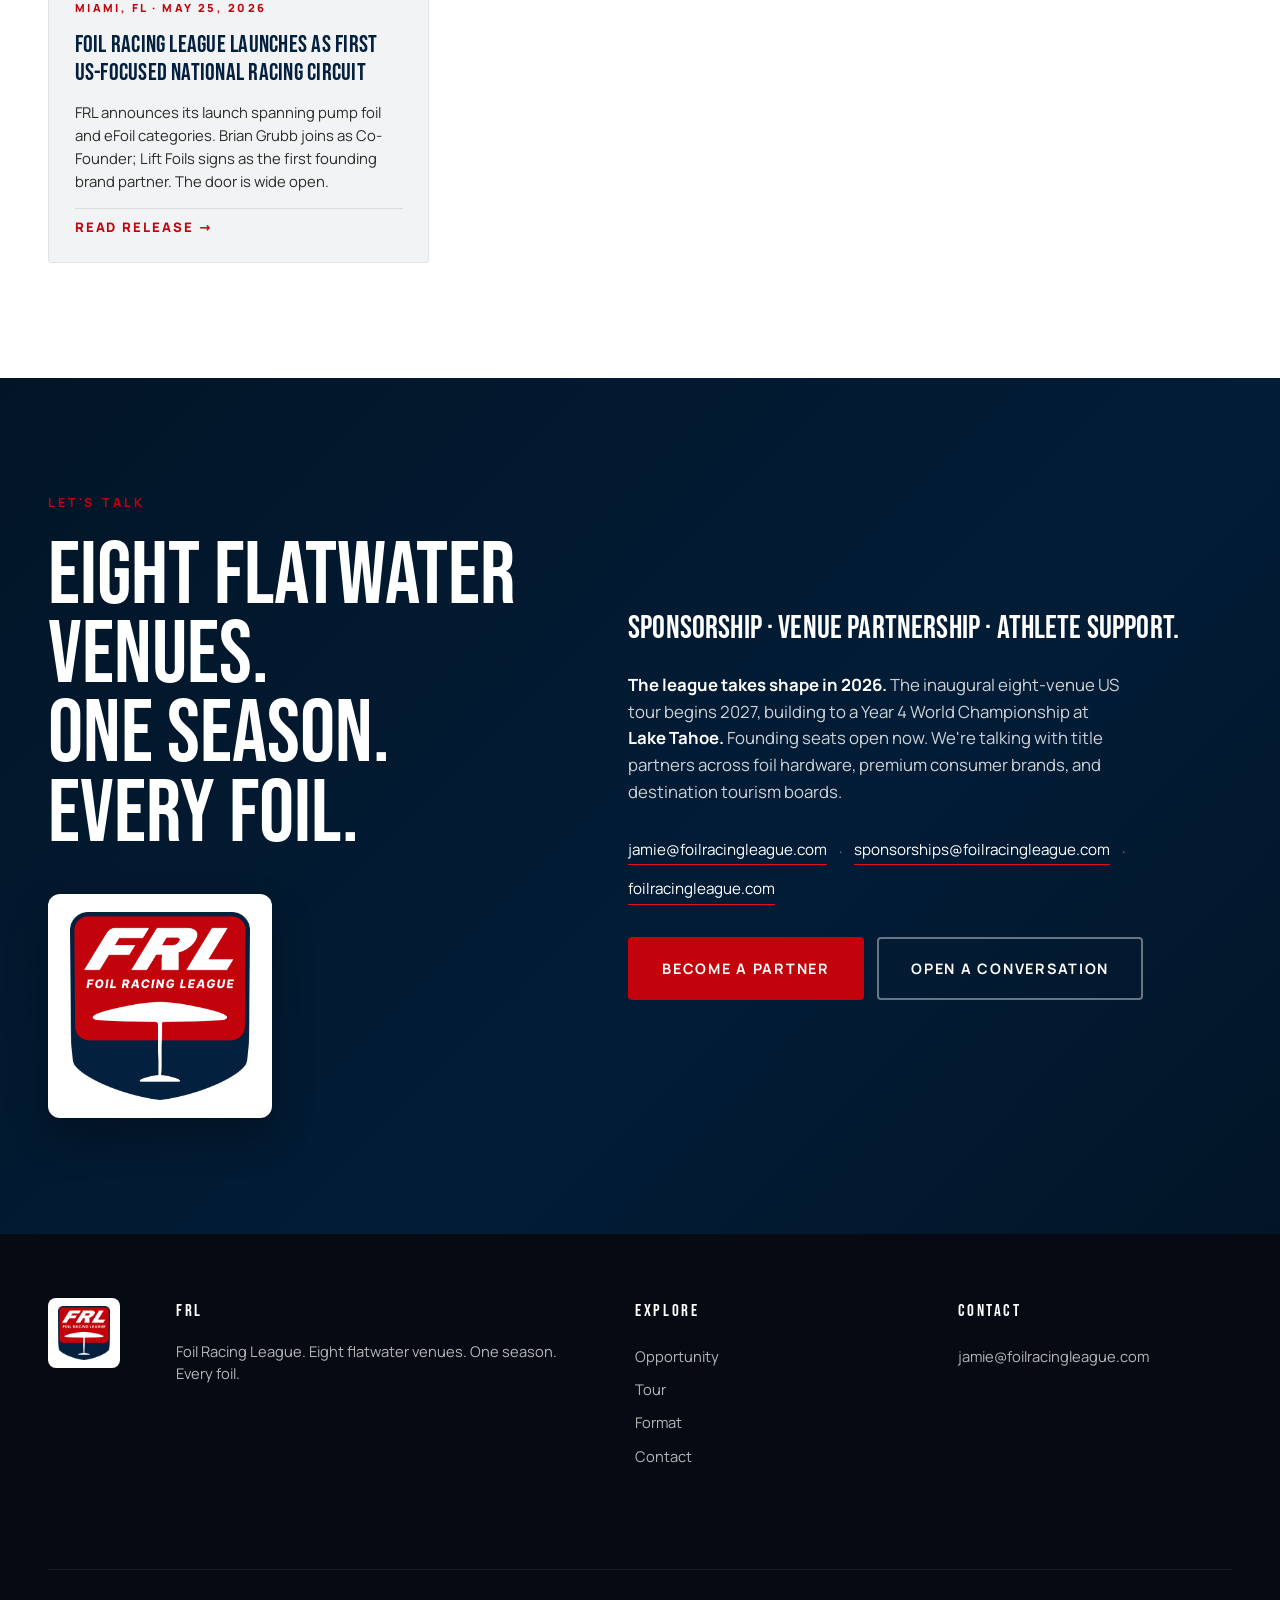
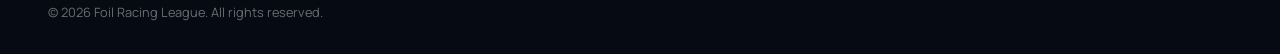
==== commit 2e6de1c9: "changed to red and now we need to remove press" ====
--- a/index.html
+++ b/index.html
@@ -73,16 +73,7 @@
 
 <!-- ============ HERO ============ -->
 <section class="hero" id="top">
-  <div class="hero__stripes" aria-hidden="true">
-    <div class="stripe stripe--navy"></div>
-    <div class="stripe stripe--white"></div>
-    <div class="stripe stripe--red"></div>
-  </div>
-
   <div class="hero__inner">
-    <div class="hero__badge-wrap">
-      <img src="assets/frl-logo.png" alt="Foil Racing League shield" class="hero__badge">
-    </div>
     <div class="hero__copy">
       <div class="kicker">EST. 2026 &nbsp;·&nbsp; FIRST TOUR 2027</div>
       <h1 class="hero__title">
@@ -91,8 +82,11 @@
       <p class="hero__tagline">Eight flatwater venues. One season. Every foil.</p>
       <div class="hero__cta-row">
         <a class="btn btn--primary" href="#opportunity">See the case</a>
-        <a class="btn btn--ghost" href="#contact">Become a partner</a>
-      </div>
+        <a class="btn btn--ghost-navy" href="#contact">Become a partner</a>
+      </div>
+    </div>
+    <div class="hero__panel" aria-hidden="true">
+      <img src="assets/frl-logo.png" alt="Foil Racing League shield" class="hero__badge">
     </div>
   </div>
 
@@ -278,7 +272,7 @@
 </section>
 
 <!-- ============ TOUR ============ -->
-<section class="section section--dark" id="tour">
+<section class="section section--light" id="tour">
   <div class="section__container">
     <div class="section__head">
       <div class="section__num">05</div>
@@ -513,7 +507,7 @@
       <span class="accent">Launch to world championship.</span>
     </h2>
     <p class="section__lede">
-      2026 is groundwork — a brand shoot, founding members, the app MVP, and Local Leaders. The season begins in 2027 and ends Year 4 with the first FRL World Championship at Lake Tahoe.
+      2026 is groundwork — a brand shoot, founding members, the app MVP, and Dock Bosses. The season begins in 2027 and ends Year 4 with the first FRL World Championship at Lake Tahoe.
     </p>
 
     <div class="build-grid">
@@ -540,14 +534,14 @@
     </div>
 
     <p class="build__groundwork">
-      <strong>2026 — GROUNDWORK:</strong> Brand shoot · founding members · app MVP · Local Leaders recruited. Building the audience before the tour rolls in.
+      <strong>2026 — GROUNDWORK:</strong> Brand shoot · founding members · app MVP · Dock Bosses recruited. Building the audience before the tour rolls in.
     </p>
 
   </div>
 </section>
 
 <!-- ============ PRESS ============ -->
-<section class="section section--dark" id="press">
+<section class="section section--light" id="press">
   <div class="section__container">
     <div class="section__head">
       <div class="section__num">10</div>
@@ -562,6 +556,12 @@
     </p>
 
     <div class="press-grid">
+      <article class="press-card reveal">
+        <div class="press-card__dateline">MIAMI, FL · MAY 25, 2026</div>
+        <h3 class="press-card__title">Foil Racing League launches as first US-focused national racing circuit</h3>
+        <p class="press-card__excerpt">FRL announces its launch spanning pump foil and eFoil categories. Brian Grubb joins as Co-Founder; Lift Foils signs as the first founding brand partner. The door is wide open.</p>
+        <a class="press-card__link" href="press/2026-05-25-frl-launches.html">Read release →</a>
+      </article>
     </div>
   </div>
 </section>
--- a/styles.css
+++ b/styles.css
@@ -73,7 +73,7 @@
 }
 .nav.scrolled { padding: 0.6rem var(--gutter); background: rgba(255, 255, 255, 0.98); box-shadow: 0 4px 20px rgba(3, 32, 62, 0.1); }
 .nav__brand { display: flex; align-items: center; gap: 0.75rem; }
-.nav__logo { width: 40px; height: auto; }
+.nav__logo { height: 46px; width: auto; }
 .nav__name {
   font-family: var(--font-display);
   font-size: 1.3rem;
@@ -165,68 +165,79 @@
 .hero {
   position: relative;
   min-height: 100vh;
-  background: var(--navy-deep);
-  color: var(--white);
-  display: flex;
-  align-items: center;
+  background: var(--off-white);
+  color: var(--navy);
+  display: flex;
+  align-items: stretch;
   overflow: hidden;
-  padding: 6rem var(--gutter) 4rem;
-}
-.hero__stripes {
-  position: absolute;
-  inset: 0;
-  display: flex;
-  pointer-events: none;
-  opacity: 0.12;
-}
-.stripe { flex: 1; height: 100%; }
-.stripe--navy { background: var(--navy-soft); }
-.stripe--white { background: var(--white); flex: 0.04; }
-.stripe--red { background: var(--red); flex: 0.5; }
-
+  padding: 0;
+}
 .hero__inner {
   position: relative;
   width: 100%;
-  max-width: var(--container);
-  margin: 0 auto;
+  max-width: none;
+  margin: 0;
   display: grid;
-  grid-template-columns: minmax(0, 1fr) minmax(0, 1.4fr);
-  gap: clamp(2rem, 6vw, 5rem);
+  grid-template-columns: 1.15fr 1fr;
+  gap: 0;
   align-items: center;
 }
-.hero__badge-wrap {
-  display: flex;
+.hero__copy {
+  padding: 8rem clamp(2rem, 6vw, 6rem) 5rem;
+  max-width: 760px;
+  margin-left: auto;
+  width: 100%;
+  box-sizing: border-box;
+}
+.hero__panel {
+  position: relative;
+  align-self: stretch;
+  background: var(--red);
+  display: flex;
+  align-items: center;
   justify-content: center;
+  clip-path: polygon(14% 0, 100% 0, 100% 100%, 0% 100%);
+  overflow: hidden;
+}
+.hero__panel::before {
+  content: '';
+  position: absolute;
+  inset: 0;
+  background: linear-gradient(135deg, rgba(255,255,255,0.10) 0%, rgba(0,0,0,0.12) 100%);
+  pointer-events: none;
+}
+.hero__badge {
+  width: min(62%, 360px);
+  position: relative;
+  z-index: 2;
+  filter: drop-shadow(0 18px 44px rgba(0,0,0,0.32));
   animation: badge-in 1.2s cubic-bezier(0.2, 0.7, 0.3, 1) both;
-}
-.hero__badge {
-  width: min(85%, 380px);
-  filter: drop-shadow(0 0 50px rgba(255, 255, 255, 0.16)) drop-shadow(0 30px 60px rgba(0,0,0,0.4));
 }
 .kicker {
   font-family: var(--font-body);
   font-size: 0.78rem;
   font-weight: 700;
   letter-spacing: 0.25em;
-  color: var(--red-bright);
+  color: var(--red);
   margin-bottom: 1.5rem;
   text-transform: uppercase;
   animation: fade-up 0.9s 0.2s both;
 }
-.kicker--red { color: var(--red-bright); }
+.kicker--red { color: var(--red); }
 .hero__title {
   font-family: var(--font-display);
-  font-size: clamp(4rem, 12vw, 9.5rem);
+  font-size: clamp(3.5rem, 9vw, 8rem);
   line-height: 0.85;
   letter-spacing: -0.01em;
   margin-bottom: 2rem;
   font-weight: 400;
+  color: var(--navy);
   animation: fade-up 0.9s 0.4s both;
 }
 .hero__tagline {
   font-size: clamp(1.1rem, 1.8vw, 1.5rem);
   font-weight: 500;
-  color: rgba(255, 255, 255, 0.85);
+  color: var(--slate-dark);
   margin-bottom: 2.5rem;
   max-width: 480px;
   animation: fade-up 0.9s 0.6s both;
@@ -255,27 +266,29 @@
 .btn--primary:hover { background: var(--red-bright); transform: translateY(-2px); box-shadow: 0 8px 18px rgba(224, 16, 24, 0.35); }
 .btn--ghost { color: var(--white); border-color: rgba(255, 255, 255, 0.4); }
 .btn--ghost:hover { background: var(--white); color: var(--navy); border-color: var(--white); }
+.btn--ghost-navy { color: var(--navy); border-color: var(--navy); }
+.btn--ghost-navy:hover { background: var(--navy); color: var(--white); border-color: var(--navy); }
 .btn--large { padding: 1.15rem 2rem; font-size: 0.9rem; }
 
 .scroll-cue {
   position: absolute;
   bottom: 2rem;
-  left: 50%;
-  transform: translateX(-50%);
+  left: clamp(2rem, 6vw, 6rem);
+  transform: none;
   display: flex;
   flex-direction: column;
   align-items: center;
   gap: 0.5rem;
   font-size: 0.7rem;
   letter-spacing: 0.4em;
-  color: rgba(255, 255, 255, 0.5);
+  color: var(--slate);
   font-weight: 700;
   animation: fade-up 1s 1s both;
 }
 .scroll-cue__line {
   width: 1px;
   height: 60px;
-  background: linear-gradient(to bottom, rgba(255,255,255,0), rgba(255,255,255,0.6));
+  background: linear-gradient(to bottom, rgba(90,100,114,0), rgba(90,100,114,0.7));
   animation: scroll-line 1.8s ease-in-out infinite;
   transform-origin: top;
 }
@@ -294,10 +307,11 @@
 }
 
 @media (max-width: 880px) {
-  .hero { padding-top: 8rem; min-height: auto; }
-  .hero__inner { grid-template-columns: 1fr; text-align: left; }
-  .hero__badge-wrap { order: 2; }
-  .hero__badge { width: min(60%, 250px); }
+  .hero { min-height: auto; }
+  .hero__inner { grid-template-columns: 1fr; }
+  .hero__copy { padding: 7rem var(--gutter) 3rem; max-width: none; margin-left: 0; order: 1; }
+  .hero__panel { clip-path: none; min-height: 280px; order: 2; padding: 3rem 0; }
+  .hero__badge { width: min(55%, 240px); }
   .hero__title { font-size: clamp(3.5rem, 18vw, 6rem); }
   .scroll-cue { display: none; }
 }
@@ -585,18 +599,18 @@
   margin-top: 2rem;
 }
 .lake {
-  background: rgba(255, 255, 255, 0.04);
+  background: var(--off-white);
   padding: 1.5rem 1.25rem 1.5rem;
   border-radius: var(--radius);
   position: relative;
-  border-top: 3px solid var(--red-bright);
-  transition: transform 0.3s ease, background 0.3s ease;
-}
-.lake:hover { transform: translateY(-4px); background: rgba(255, 255, 255, 0.07); }
+  border-top: 3px solid var(--red);
+  transition: transform 0.3s ease, box-shadow 0.3s ease;
+}
+.lake:hover { transform: translateY(-4px); box-shadow: 0 12px 28px rgba(3, 32, 62, 0.12); }
 .lake__num {
   font-family: var(--font-display);
   font-size: 1.4rem;
-  color: var(--red-bright);
+  color: var(--red);
   display: inline-block;
   margin-right: 0.5rem;
 }
@@ -605,18 +619,18 @@
   font-size: 0.7rem;
   font-weight: 700;
   letter-spacing: 0.18em;
-  color: rgba(255, 255, 255, 0.6);
+  color: var(--slate);
   text-transform: uppercase;
 }
 .lake__name {
   font-family: var(--font-display);
   font-size: 1.6rem;
   margin-top: 1rem;
-  color: var(--white);
+  color: var(--navy);
 }
 .lake__loc {
   font-size: 0.9rem;
-  color: rgba(255, 255, 255, 0.65);
+  color: var(--slate);
   margin-top: 0.15rem;
 }
 .lake__note {
@@ -1006,25 +1020,25 @@
   margin-top: 3rem;
 }
 .press-card {
-  background: rgba(255, 255, 255, 0.04);
-  border: 1px solid rgba(255, 255, 255, 0.08);
+  background: var(--off-white);
+  border: 1px solid rgba(3, 32, 62, 0.08);
   border-radius: var(--radius);
   padding: 1.75rem 1.6rem 1.5rem;
   display: flex;
   flex-direction: column;
   gap: 0.9rem;
-  transition: transform 0.3s ease, background 0.3s ease, border-color 0.3s ease;
+  transition: transform 0.3s ease, box-shadow 0.3s ease, border-color 0.3s ease;
 }
 .press-card:hover {
   transform: translateY(-4px);
-  background: rgba(255, 255, 255, 0.06);
+  box-shadow: 0 12px 28px rgba(3, 32, 62, 0.1);
   border-color: rgba(194, 3, 11, 0.4);
 }
 .press-card__dateline {
   font-size: 0.7rem;
   font-weight: 800;
   letter-spacing: 0.22em;
-  color: var(--red-bright);
+  color: var(--red);
   text-transform: uppercase;
 }
 .press-card__title {
@@ -1032,14 +1046,14 @@
   font-size: 1.5rem;
   font-weight: 400;
   letter-spacing: 0.01em;
-  color: var(--white);
+  color: var(--navy);
   line-height: 1.15;
   margin: 0;
 }
 .press-card__excerpt {
   font-size: 0.93rem;
   line-height: 1.55;
-  color: rgba(255, 255, 255, 0.72);
+  color: var(--slate-dark);
   margin: 0;
   flex: 1;
 }
@@ -1047,14 +1061,14 @@
   font-size: 0.82rem;
   font-weight: 800;
   letter-spacing: 0.15em;
-  color: var(--red-bright);
+  color: var(--red);
   text-transform: uppercase;
   text-decoration: none;
   padding-top: 0.5rem;
-  border-top: 1px solid rgba(255, 255, 255, 0.1);
+  border-top: 1px solid rgba(3, 32, 62, 0.1);
   transition: color 0.2s ease;
 }
-.press-card__link:hover { color: var(--white); }
+.press-card__link:hover { color: var(--navy); }
 
 .press-inquiries {
   color: var(--red-bright);
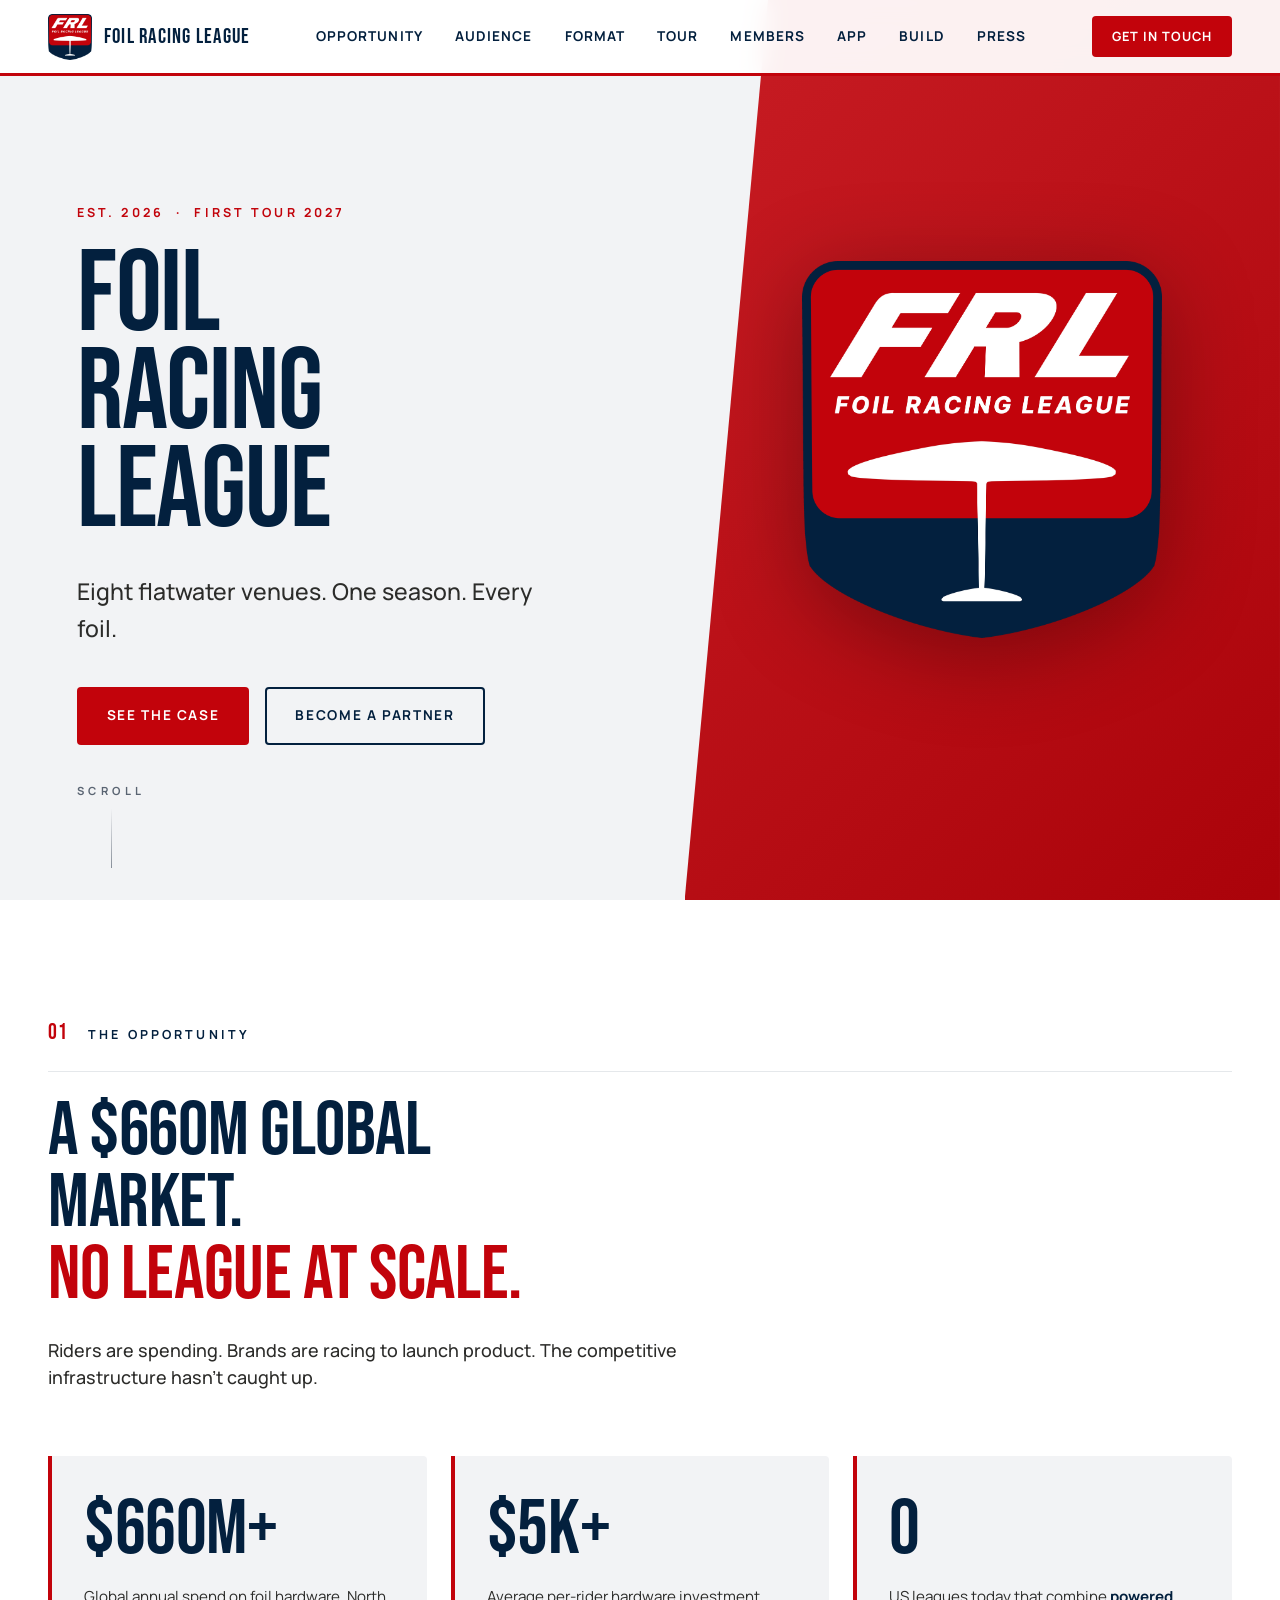
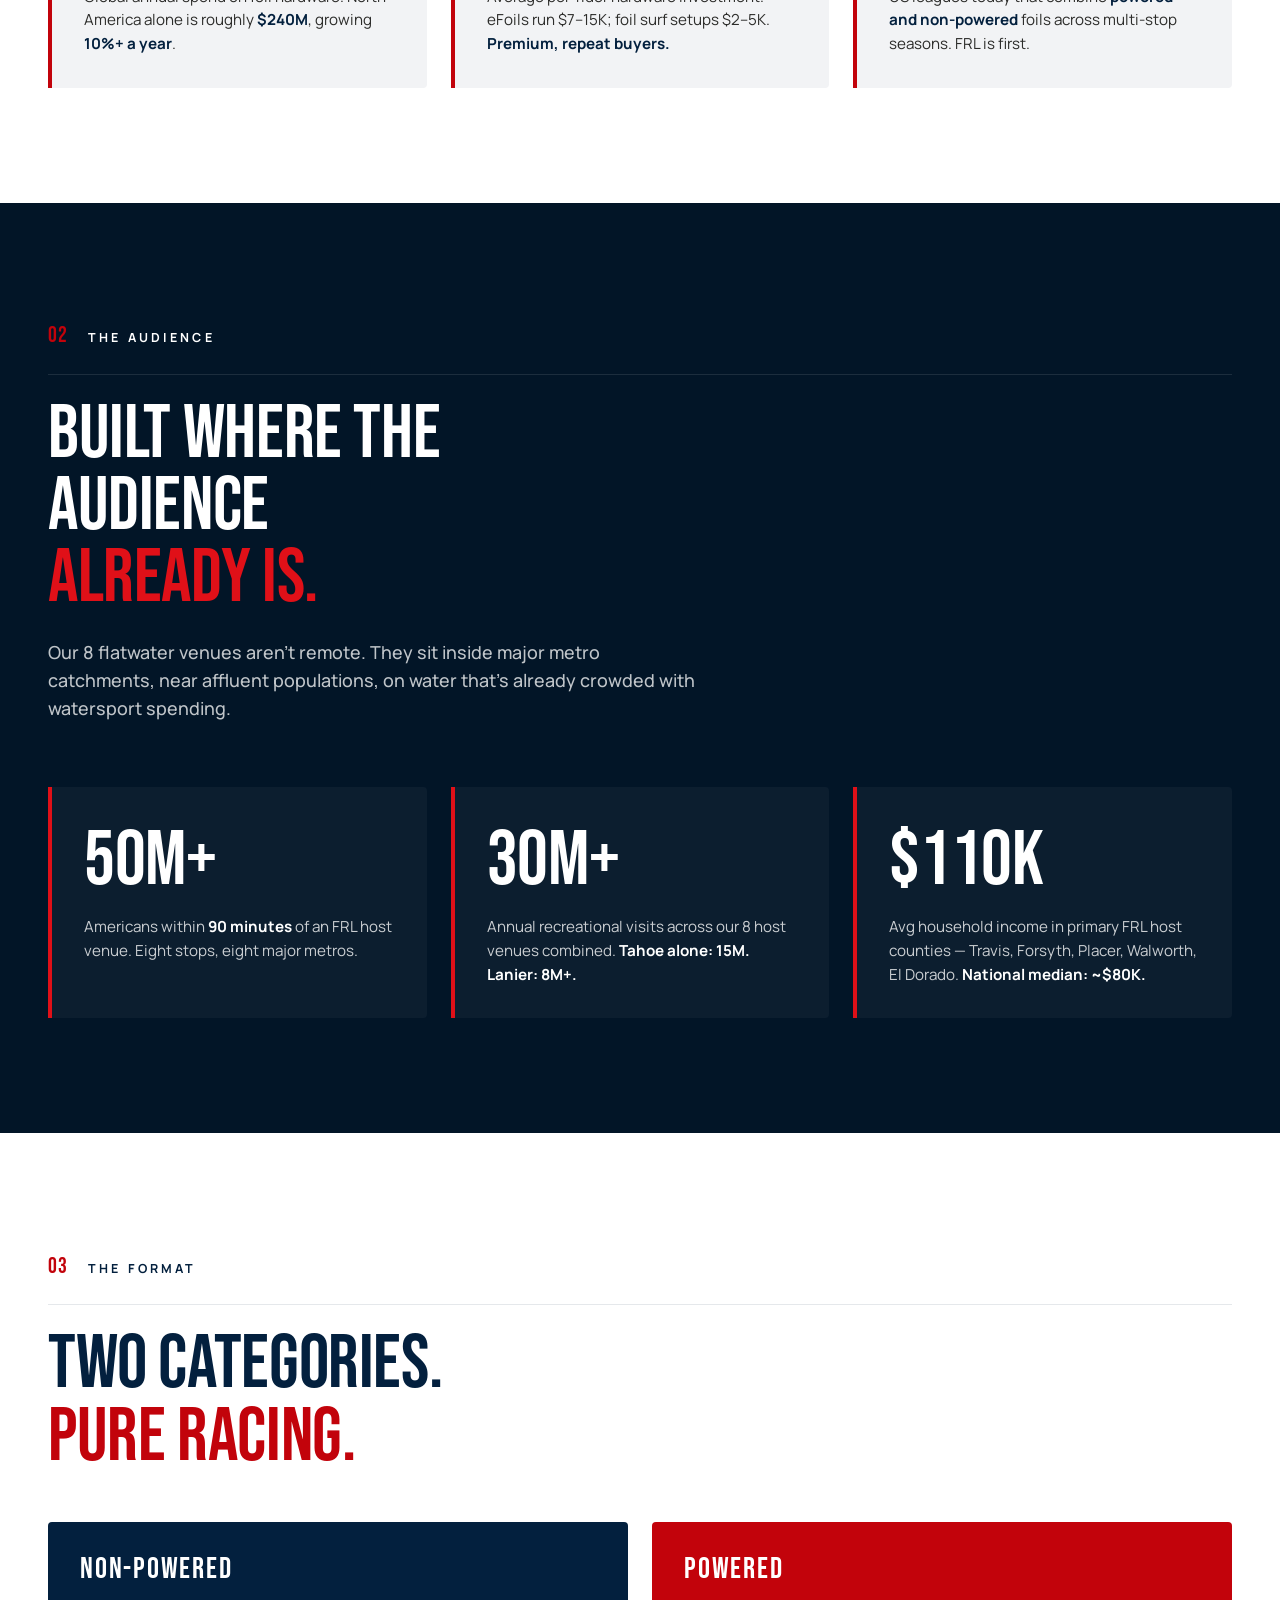
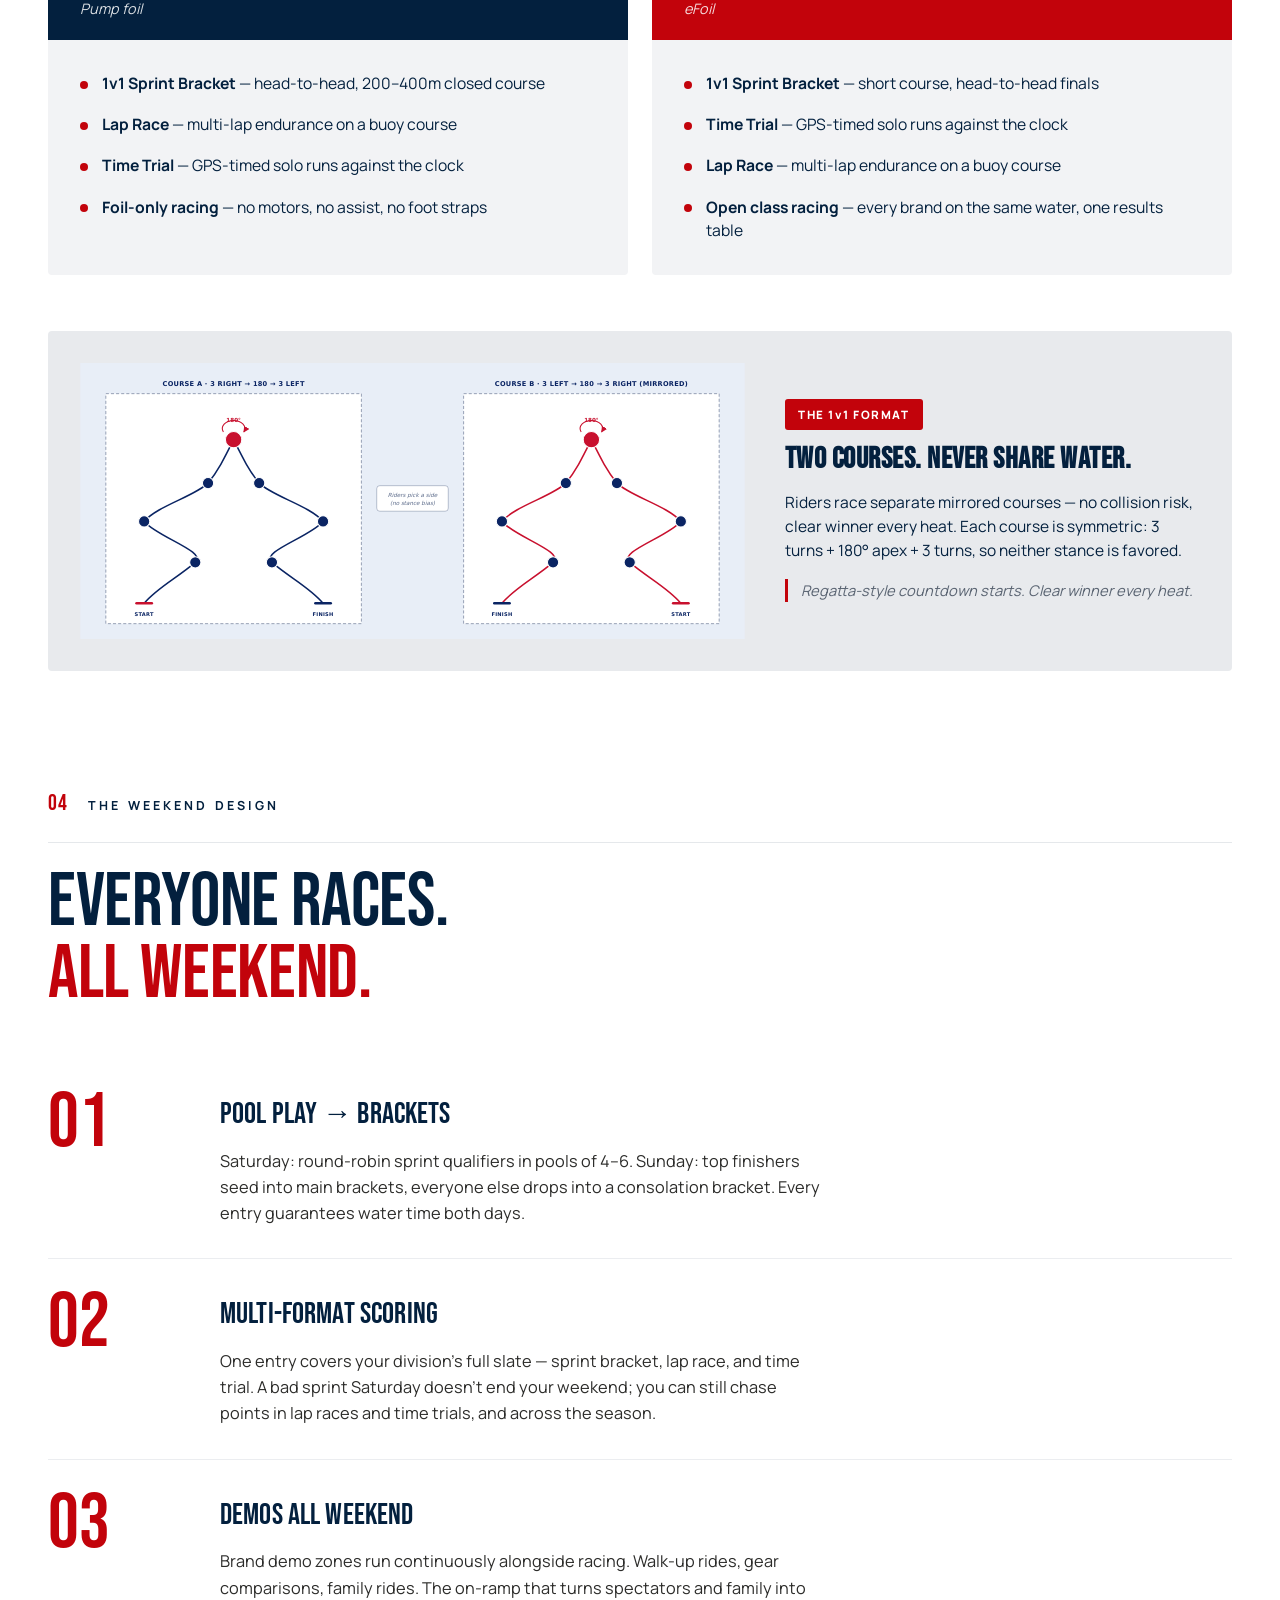
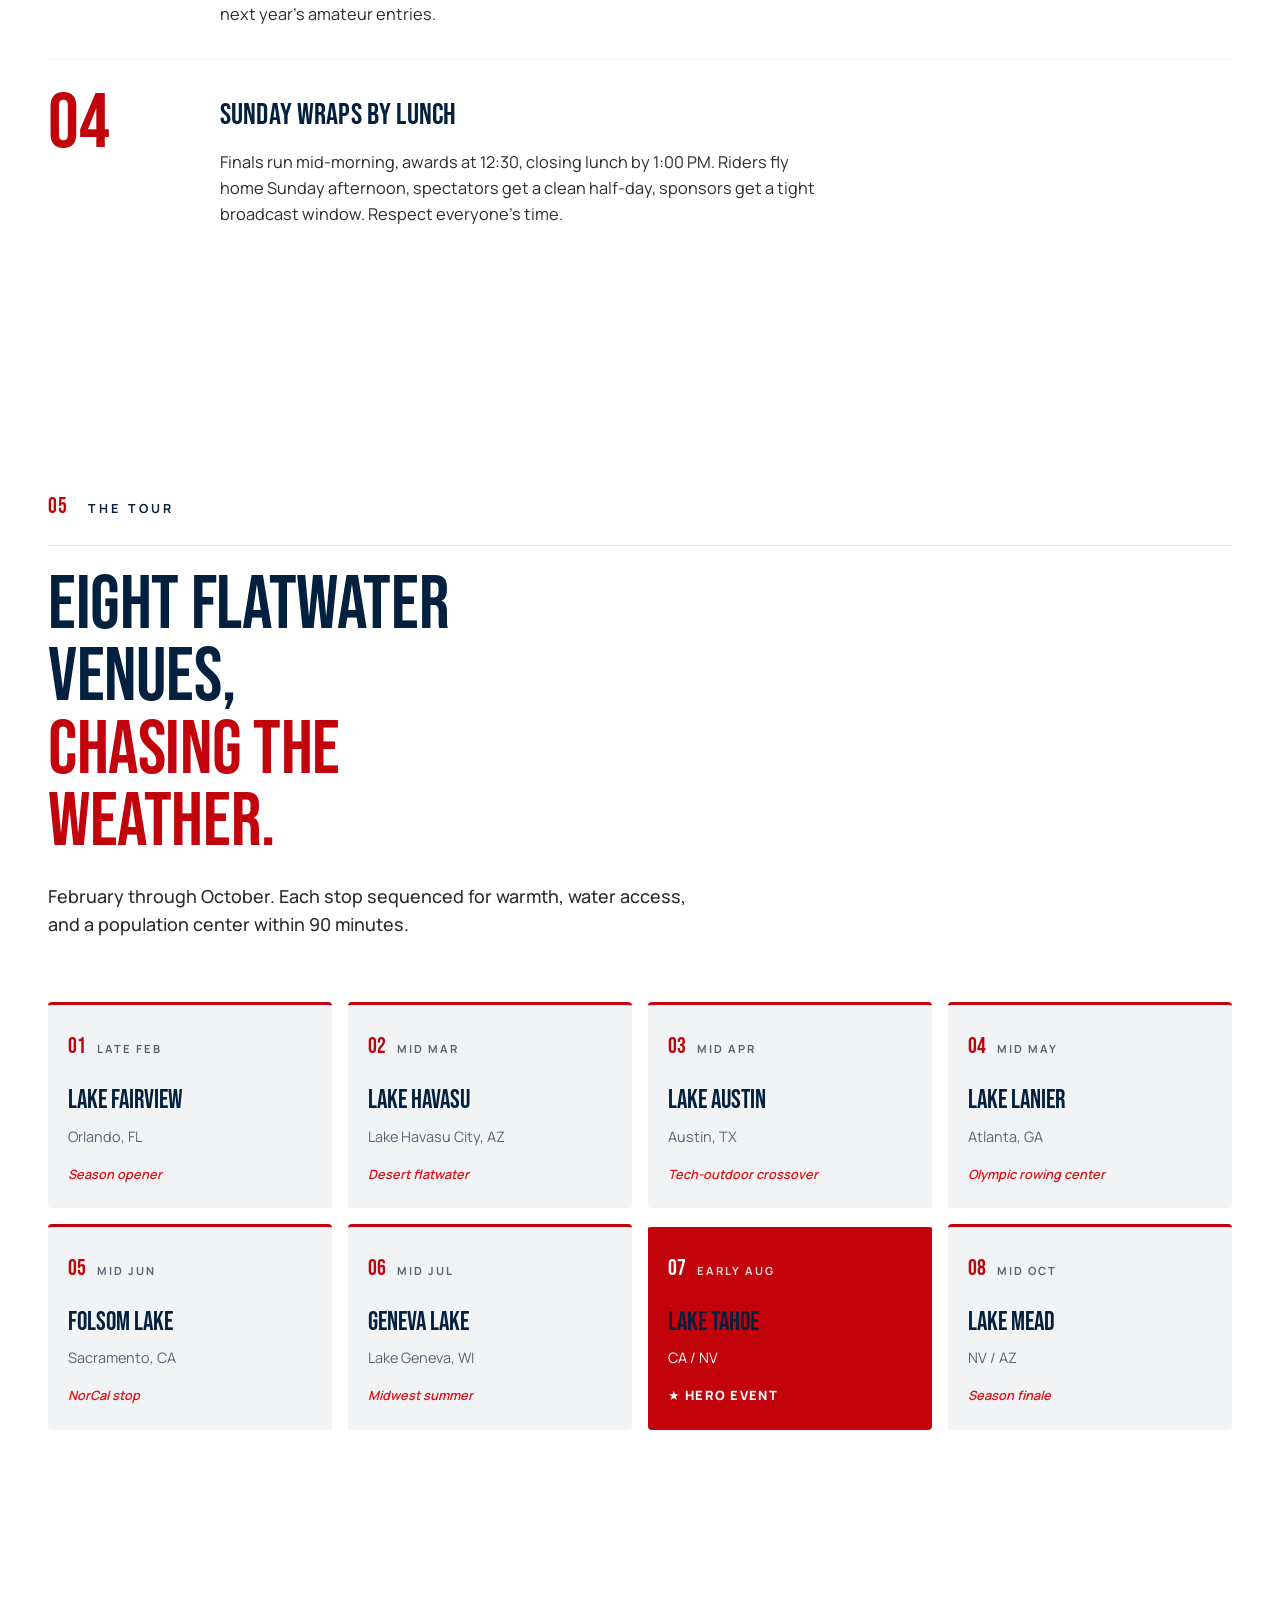
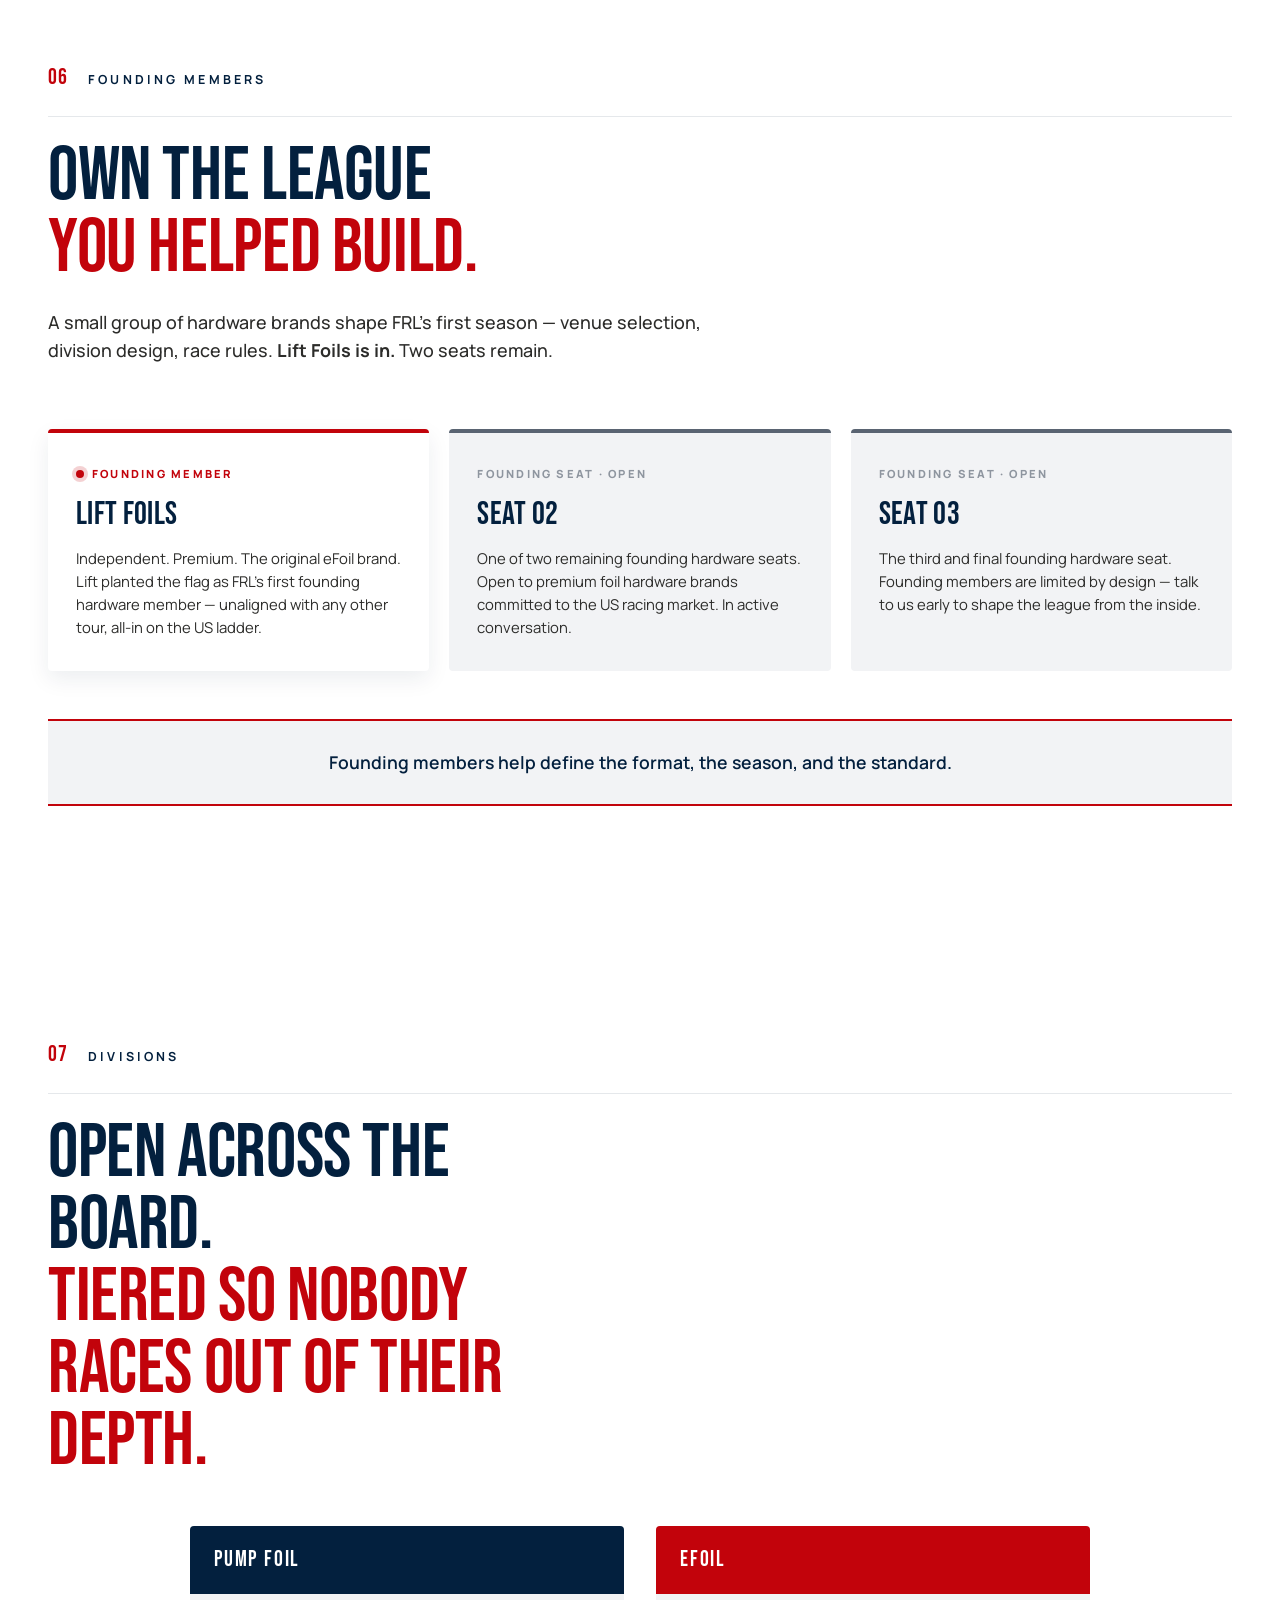
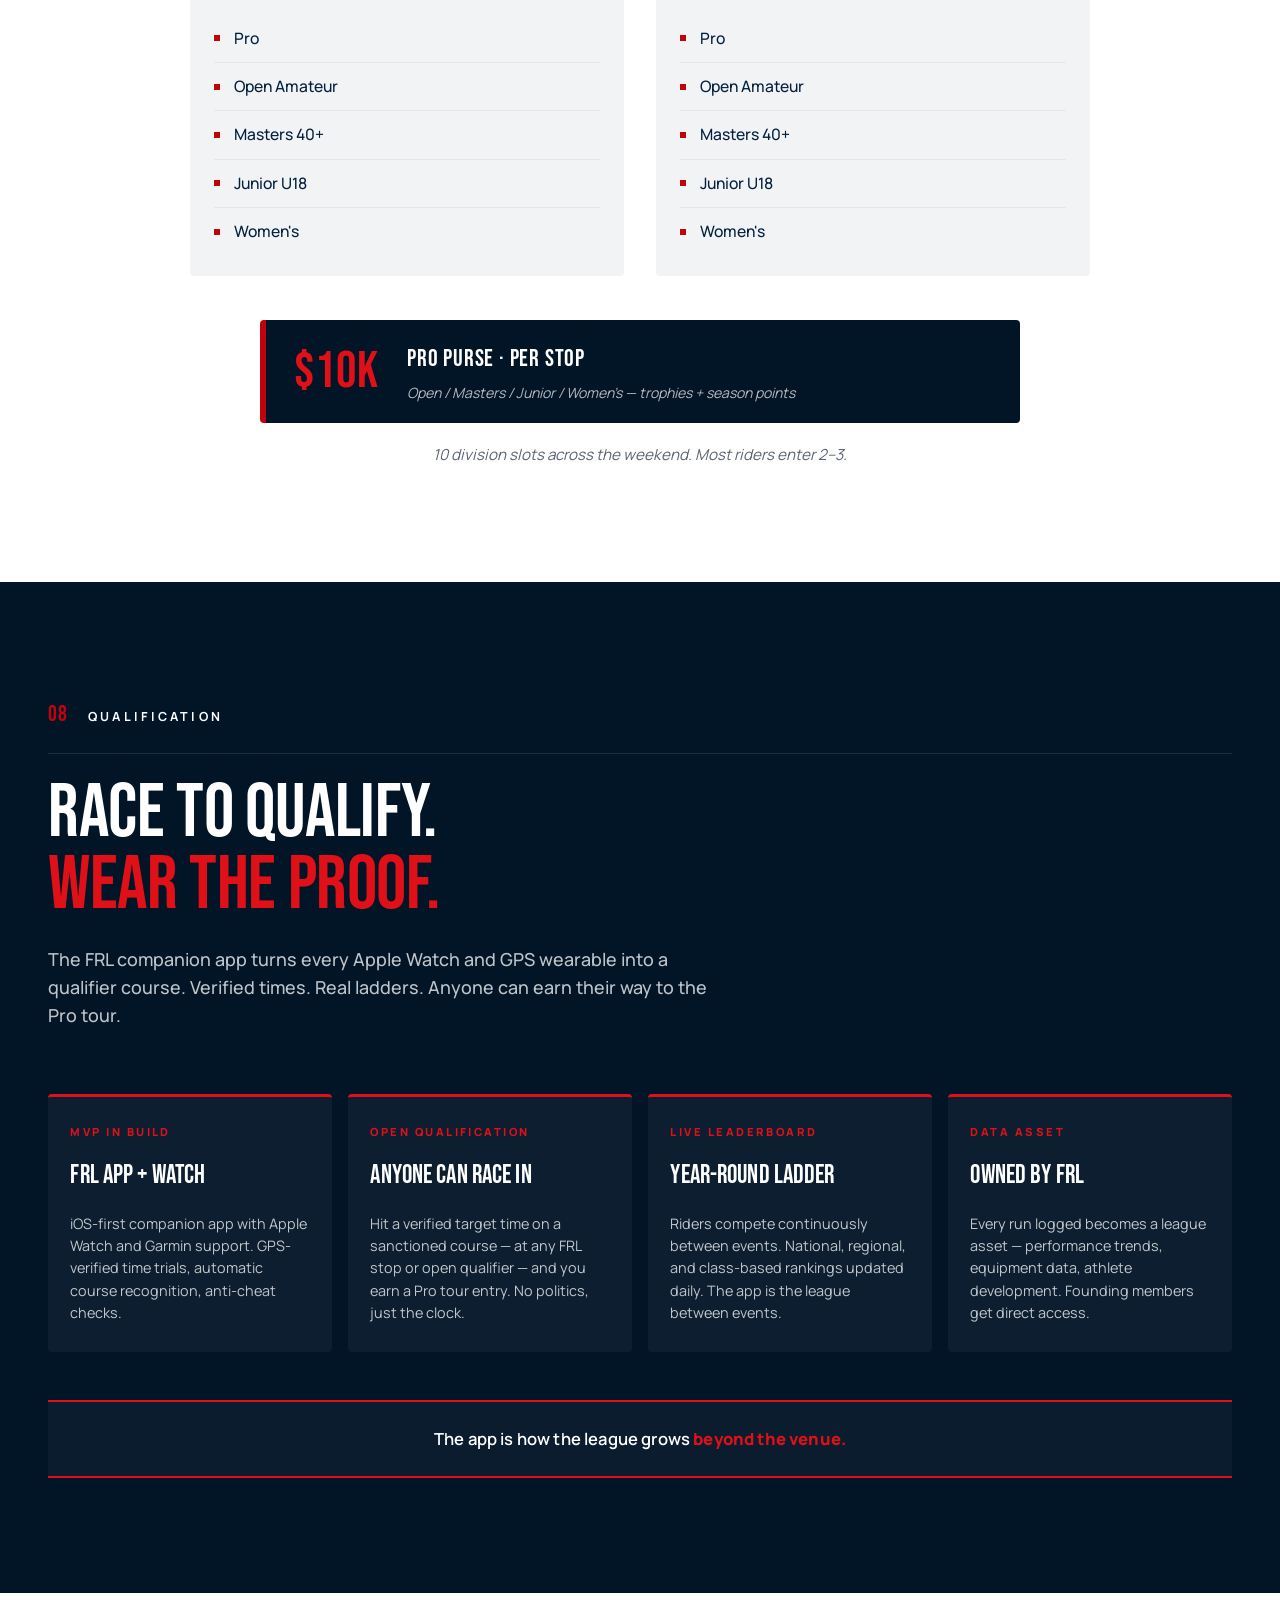
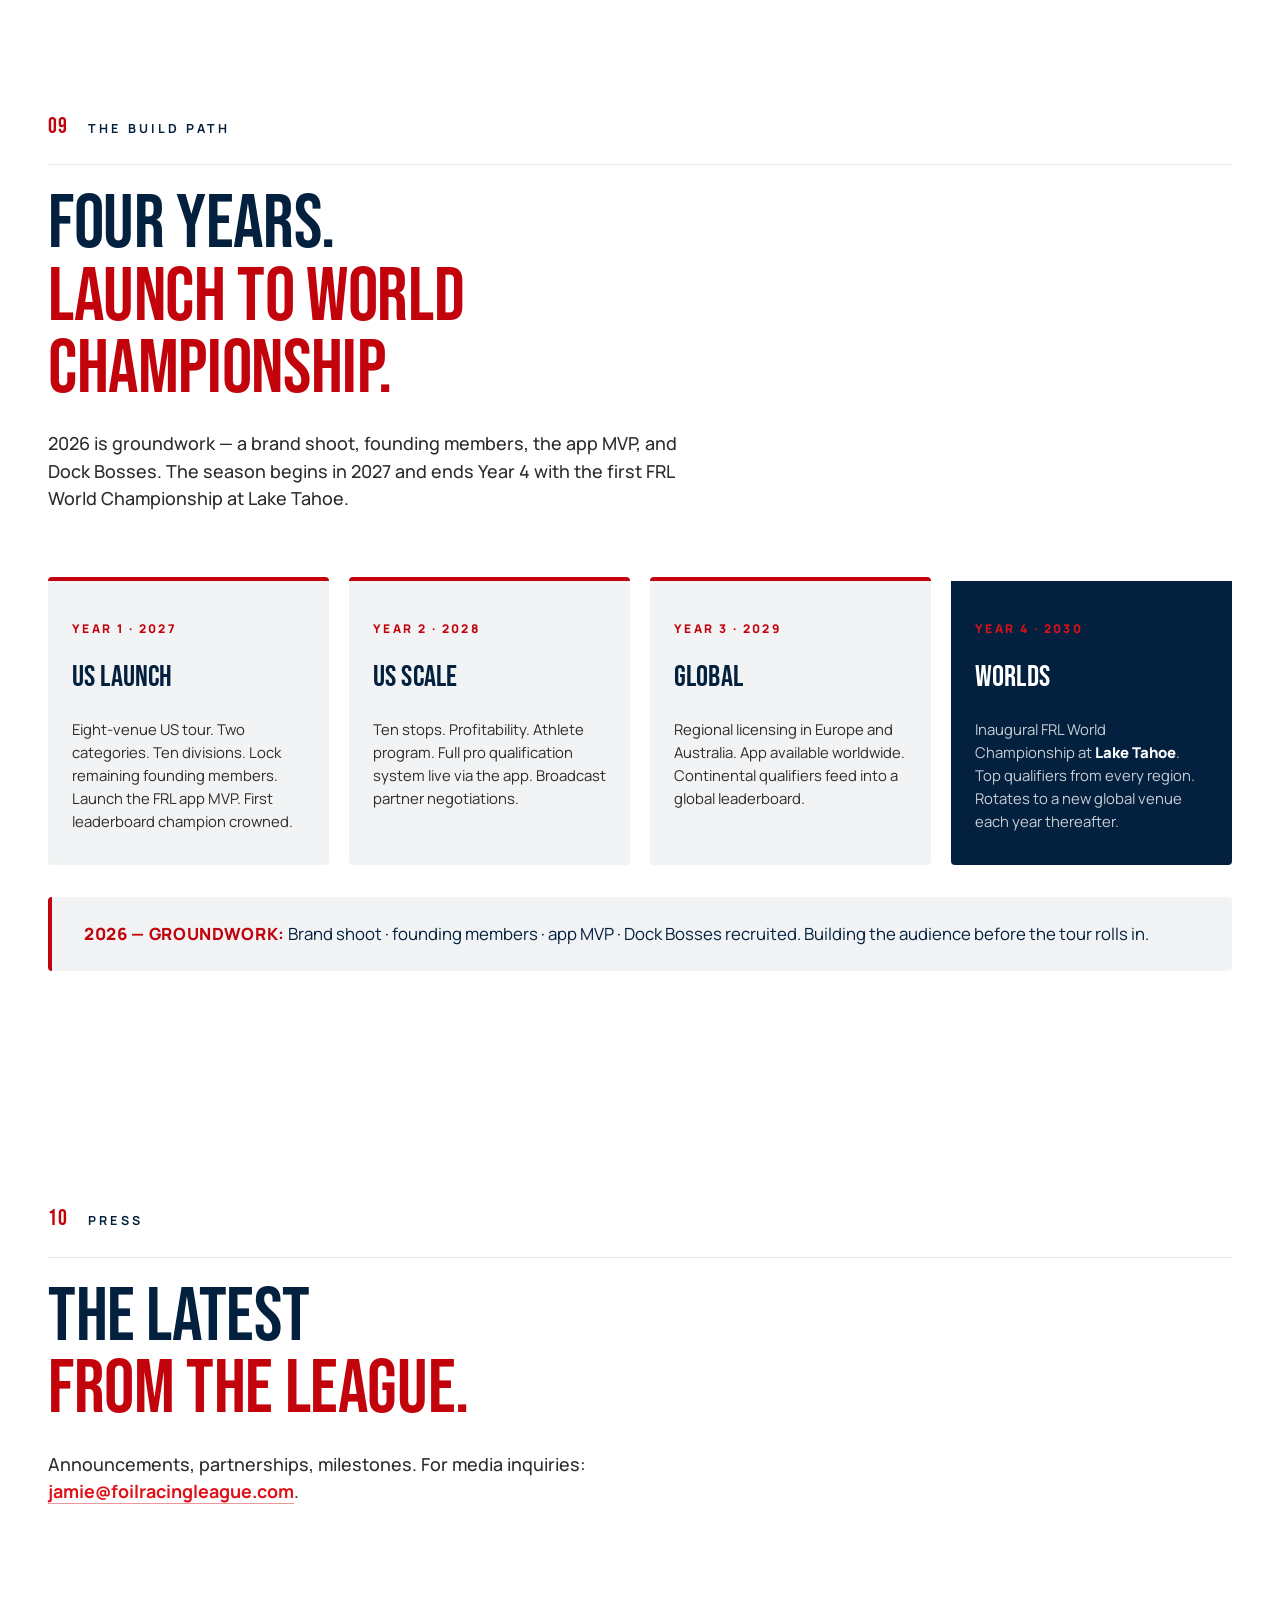
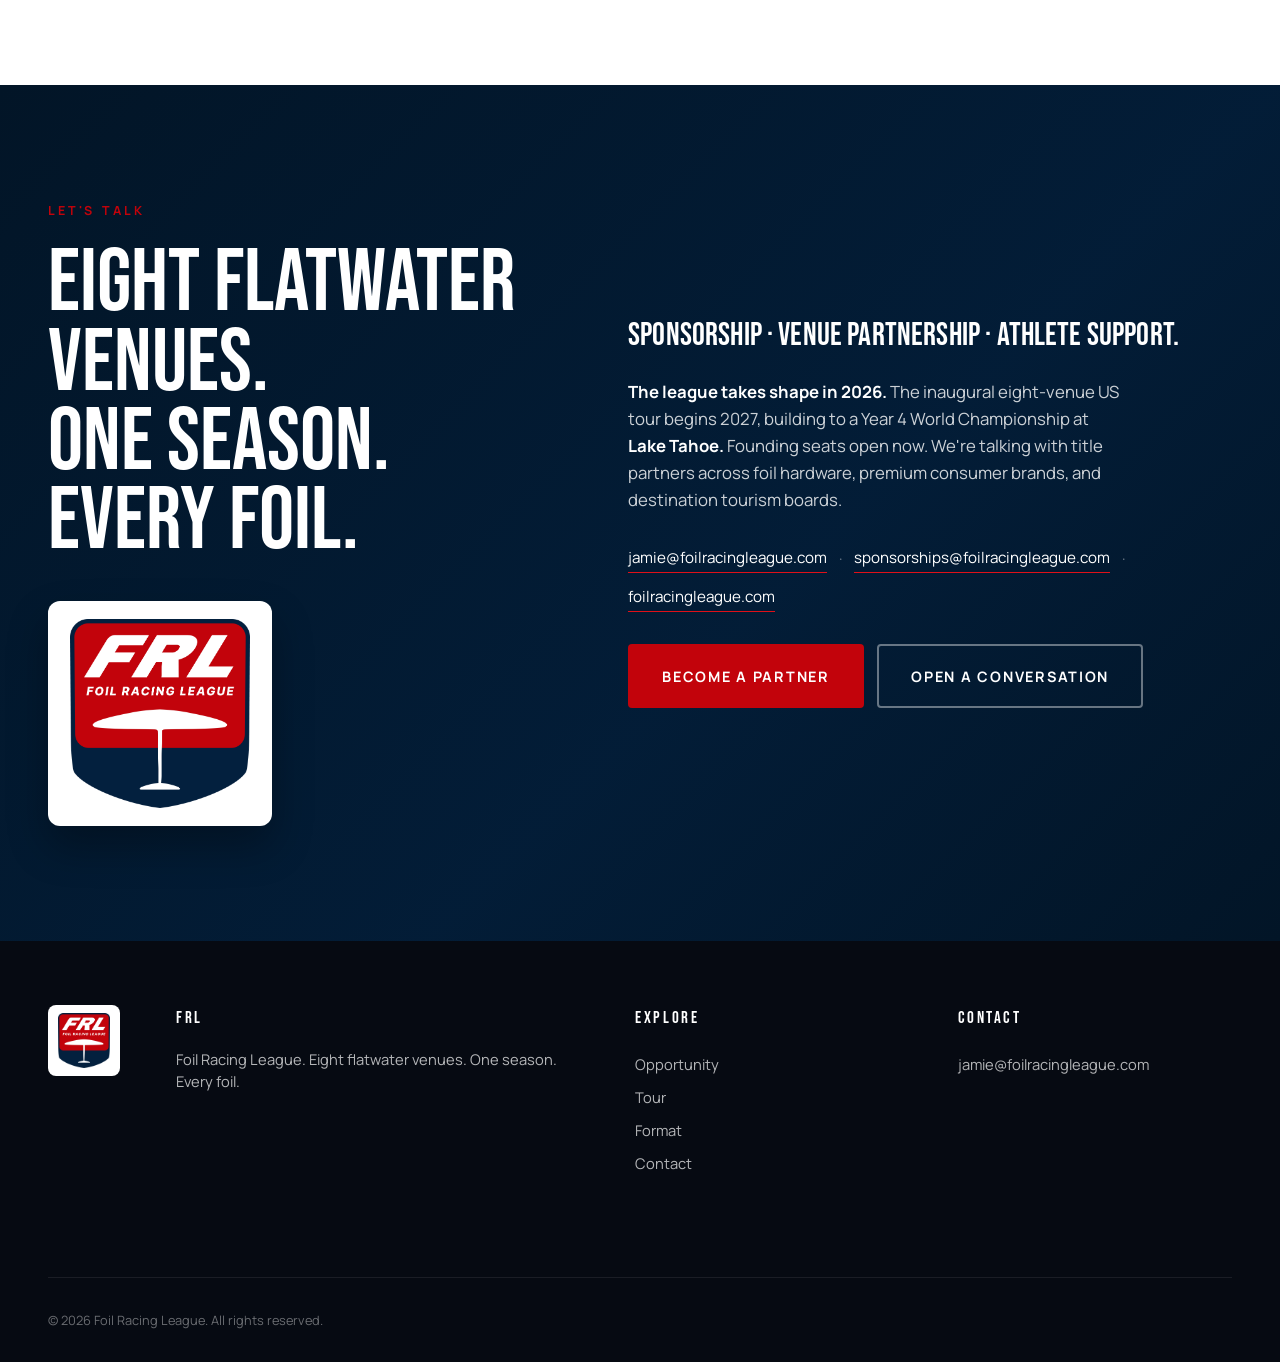
==== commit cd572c91: "delete press Update index.html" ====
--- a/index.html
+++ b/index.html
@@ -556,12 +556,6 @@
     </p>
 
     <div class="press-grid">
-      <article class="press-card reveal">
-        <div class="press-card__dateline">MIAMI, FL · MAY 25, 2026</div>
-        <h3 class="press-card__title">Foil Racing League launches as first US-focused national racing circuit</h3>
-        <p class="press-card__excerpt">FRL announces its launch spanning pump foil and eFoil categories. Brian Grubb joins as Co-Founder; Lift Foils signs as the first founding brand partner. The door is wide open.</p>
-        <a class="press-card__link" href="press/2026-05-25-frl-launches.html">Read release →</a>
-      </article>
     </div>
   </div>
 </section>
